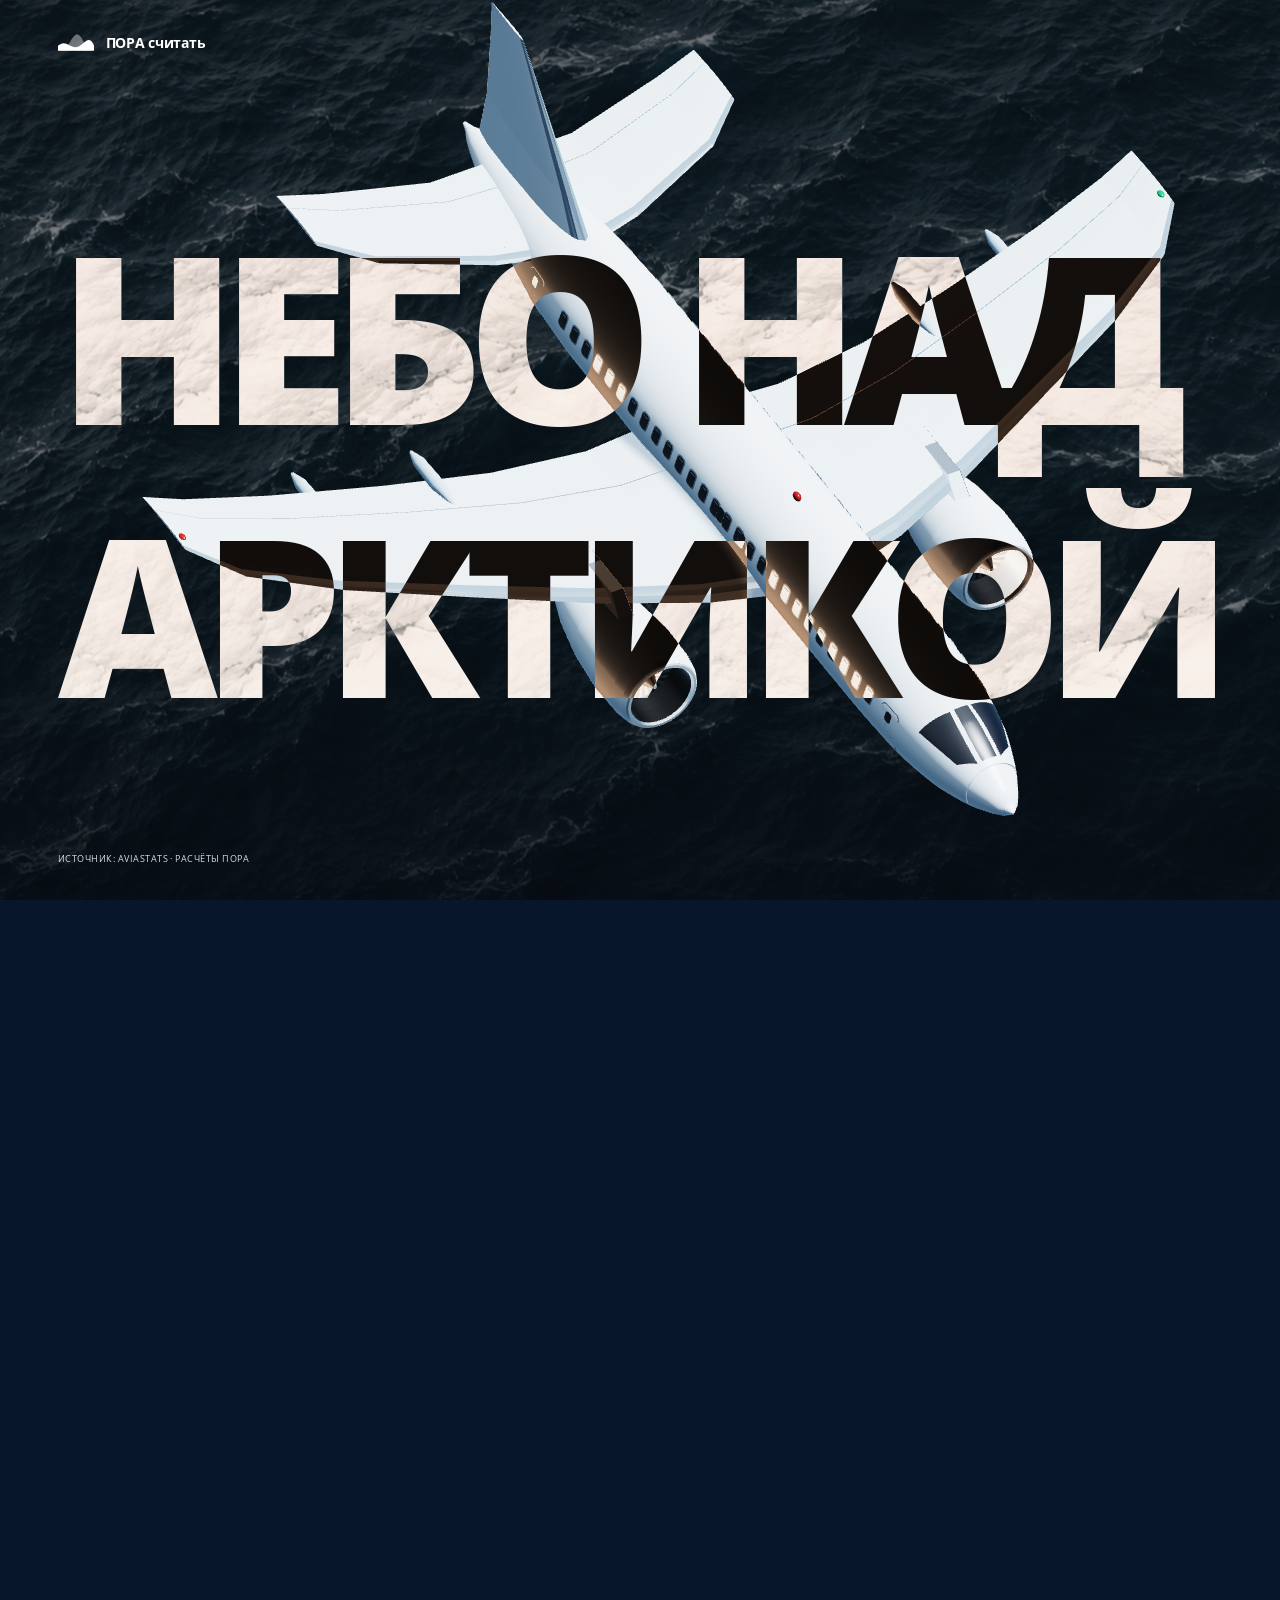
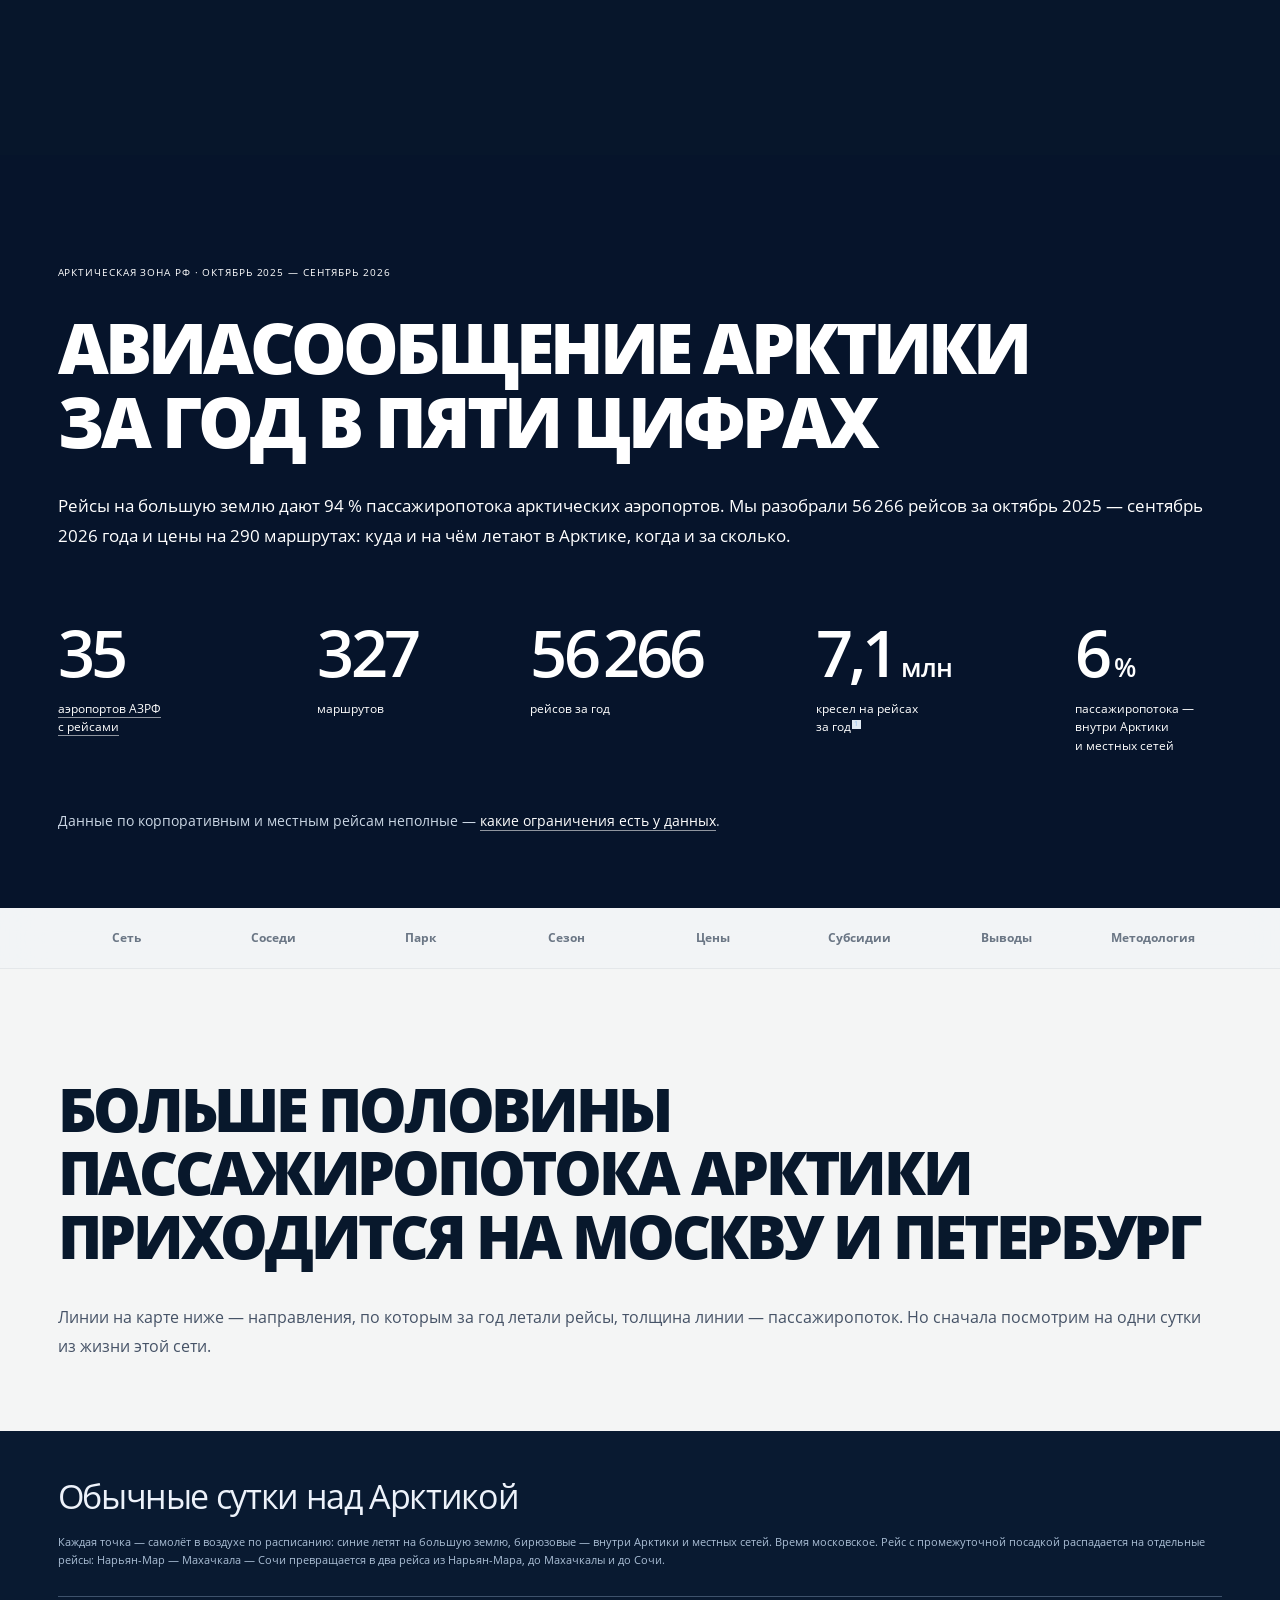
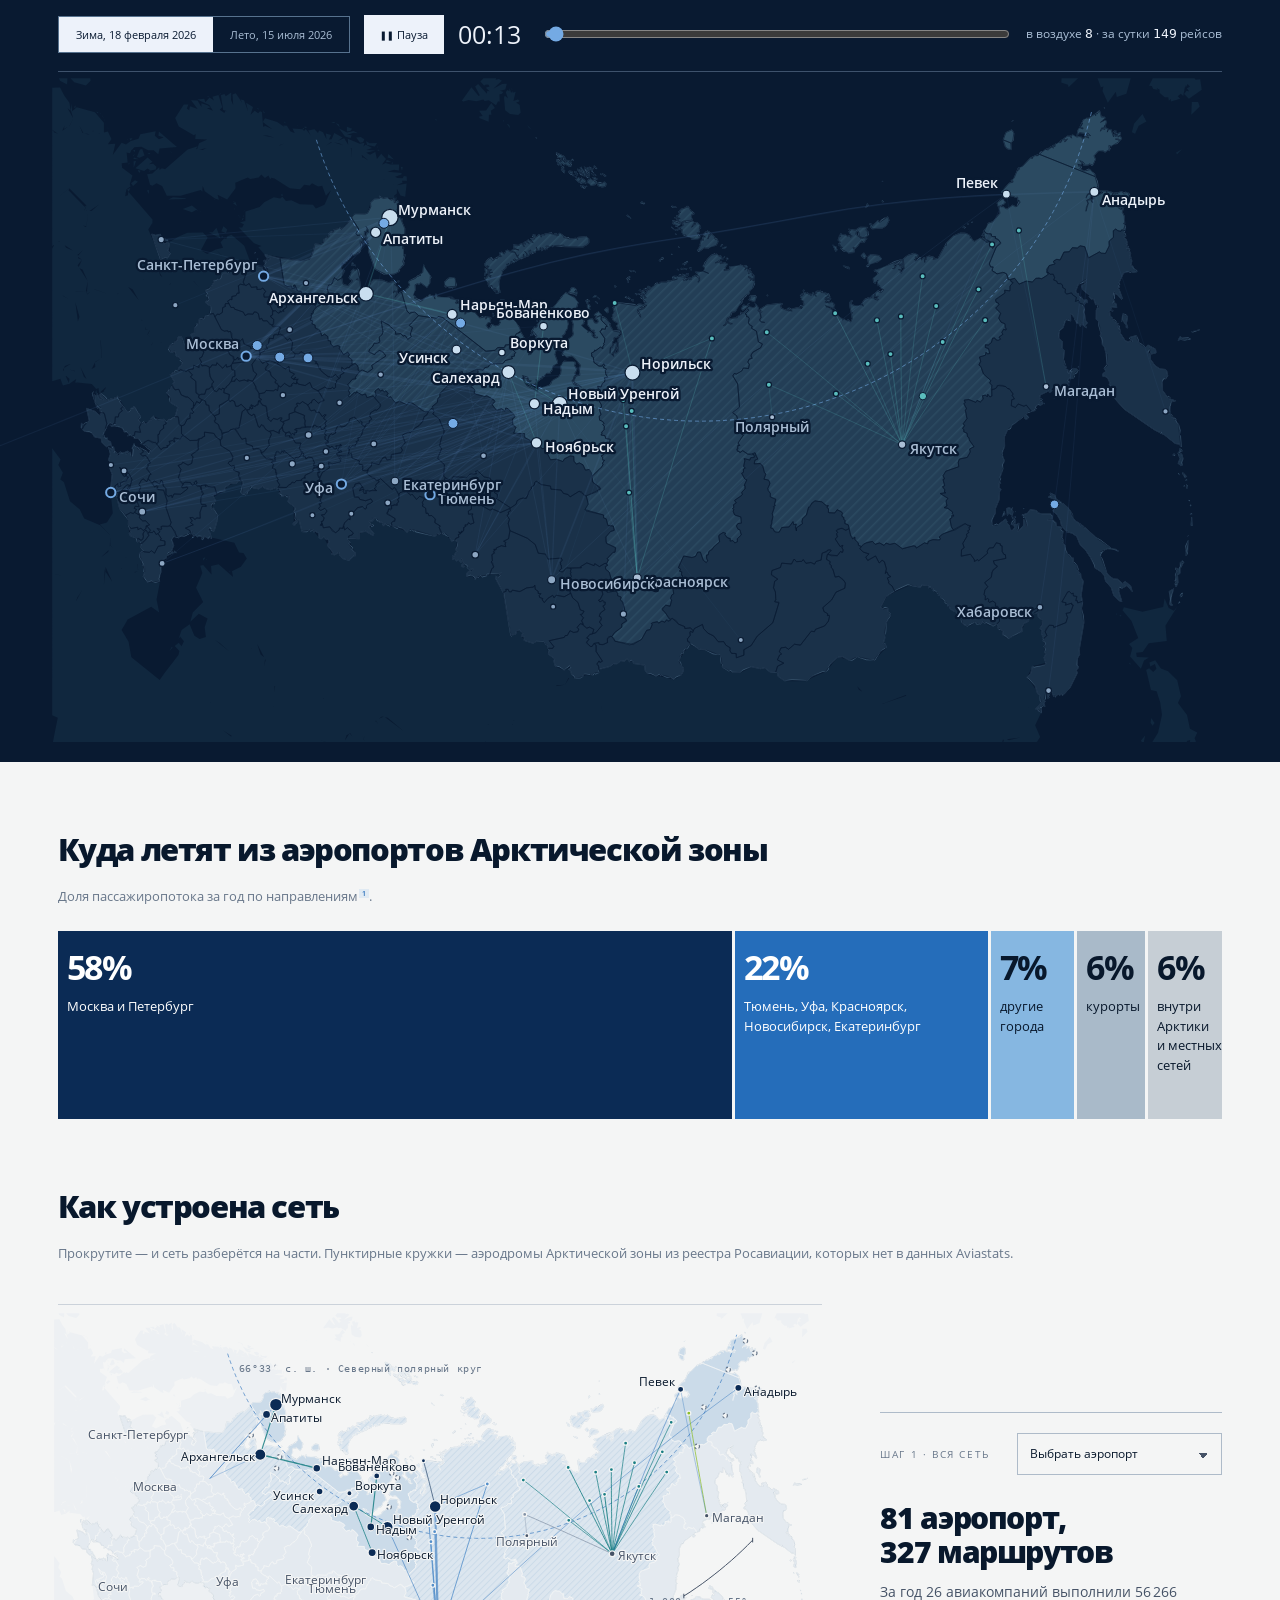
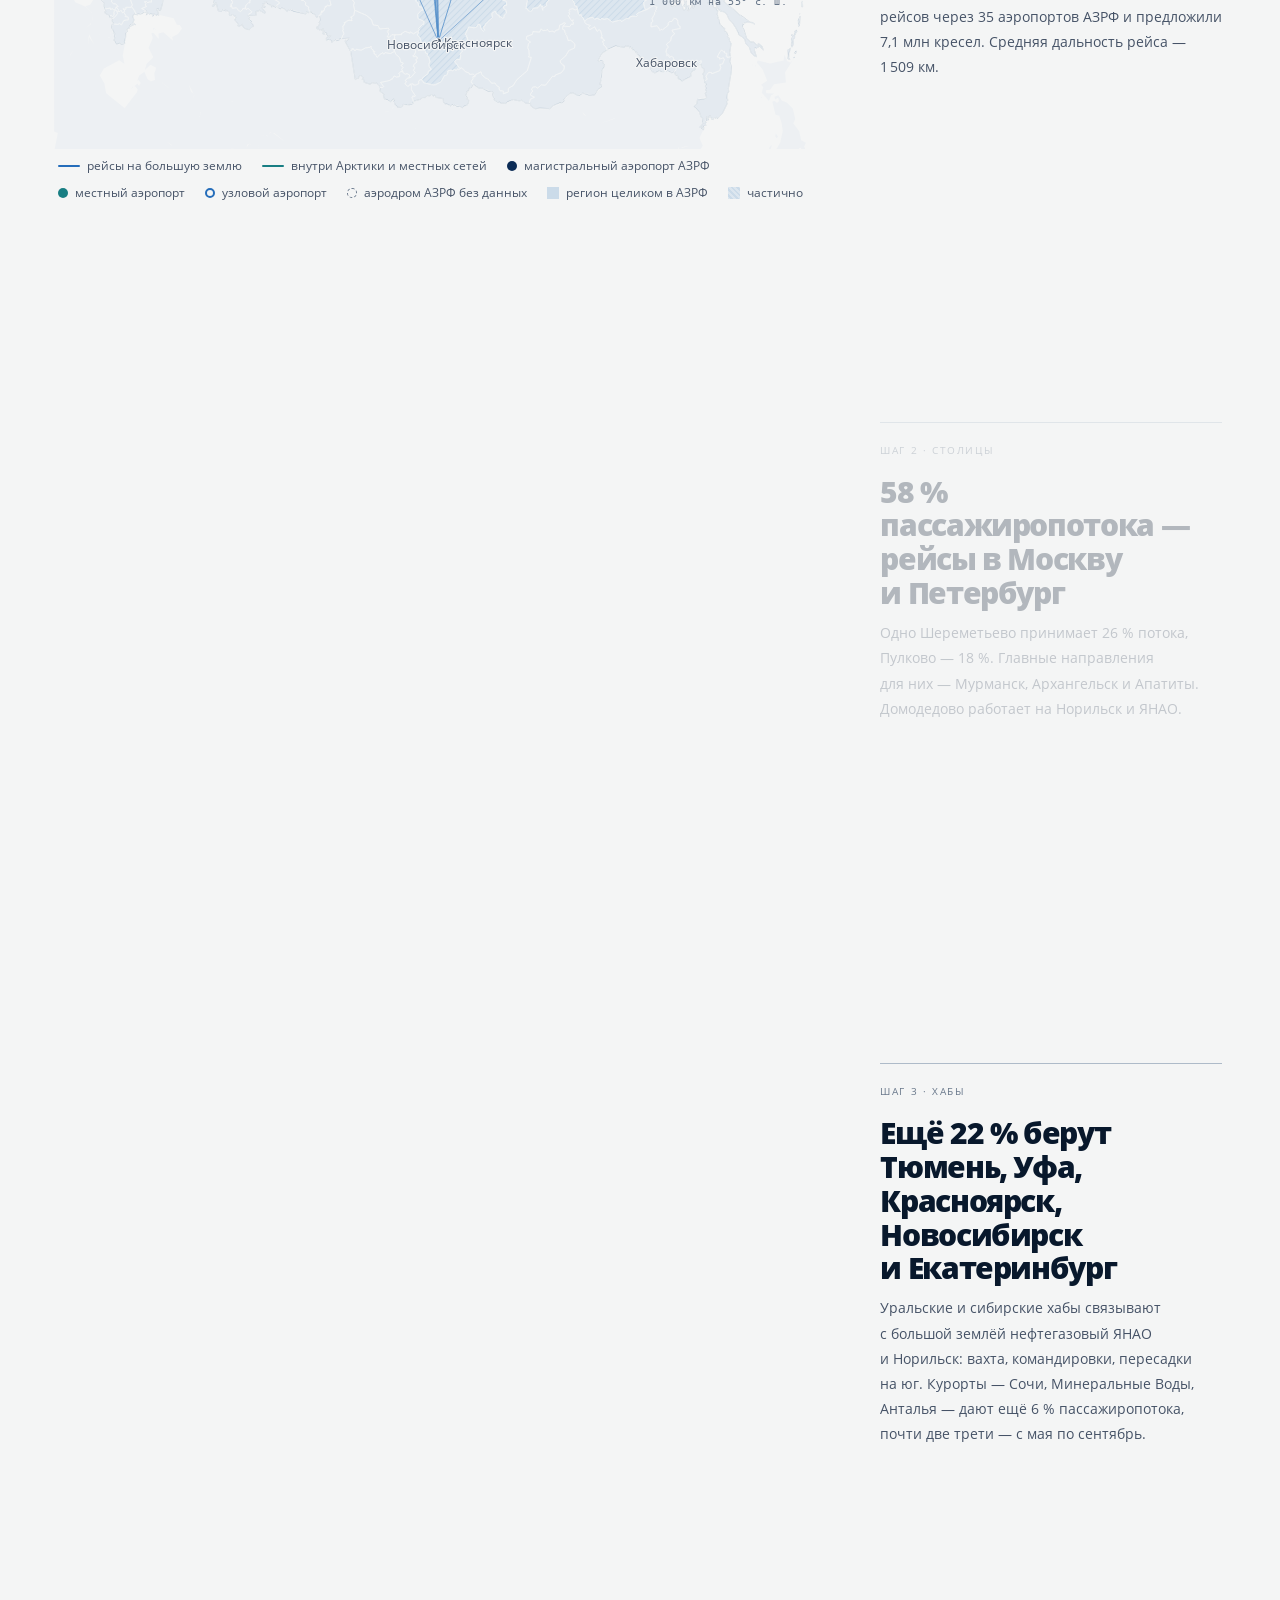
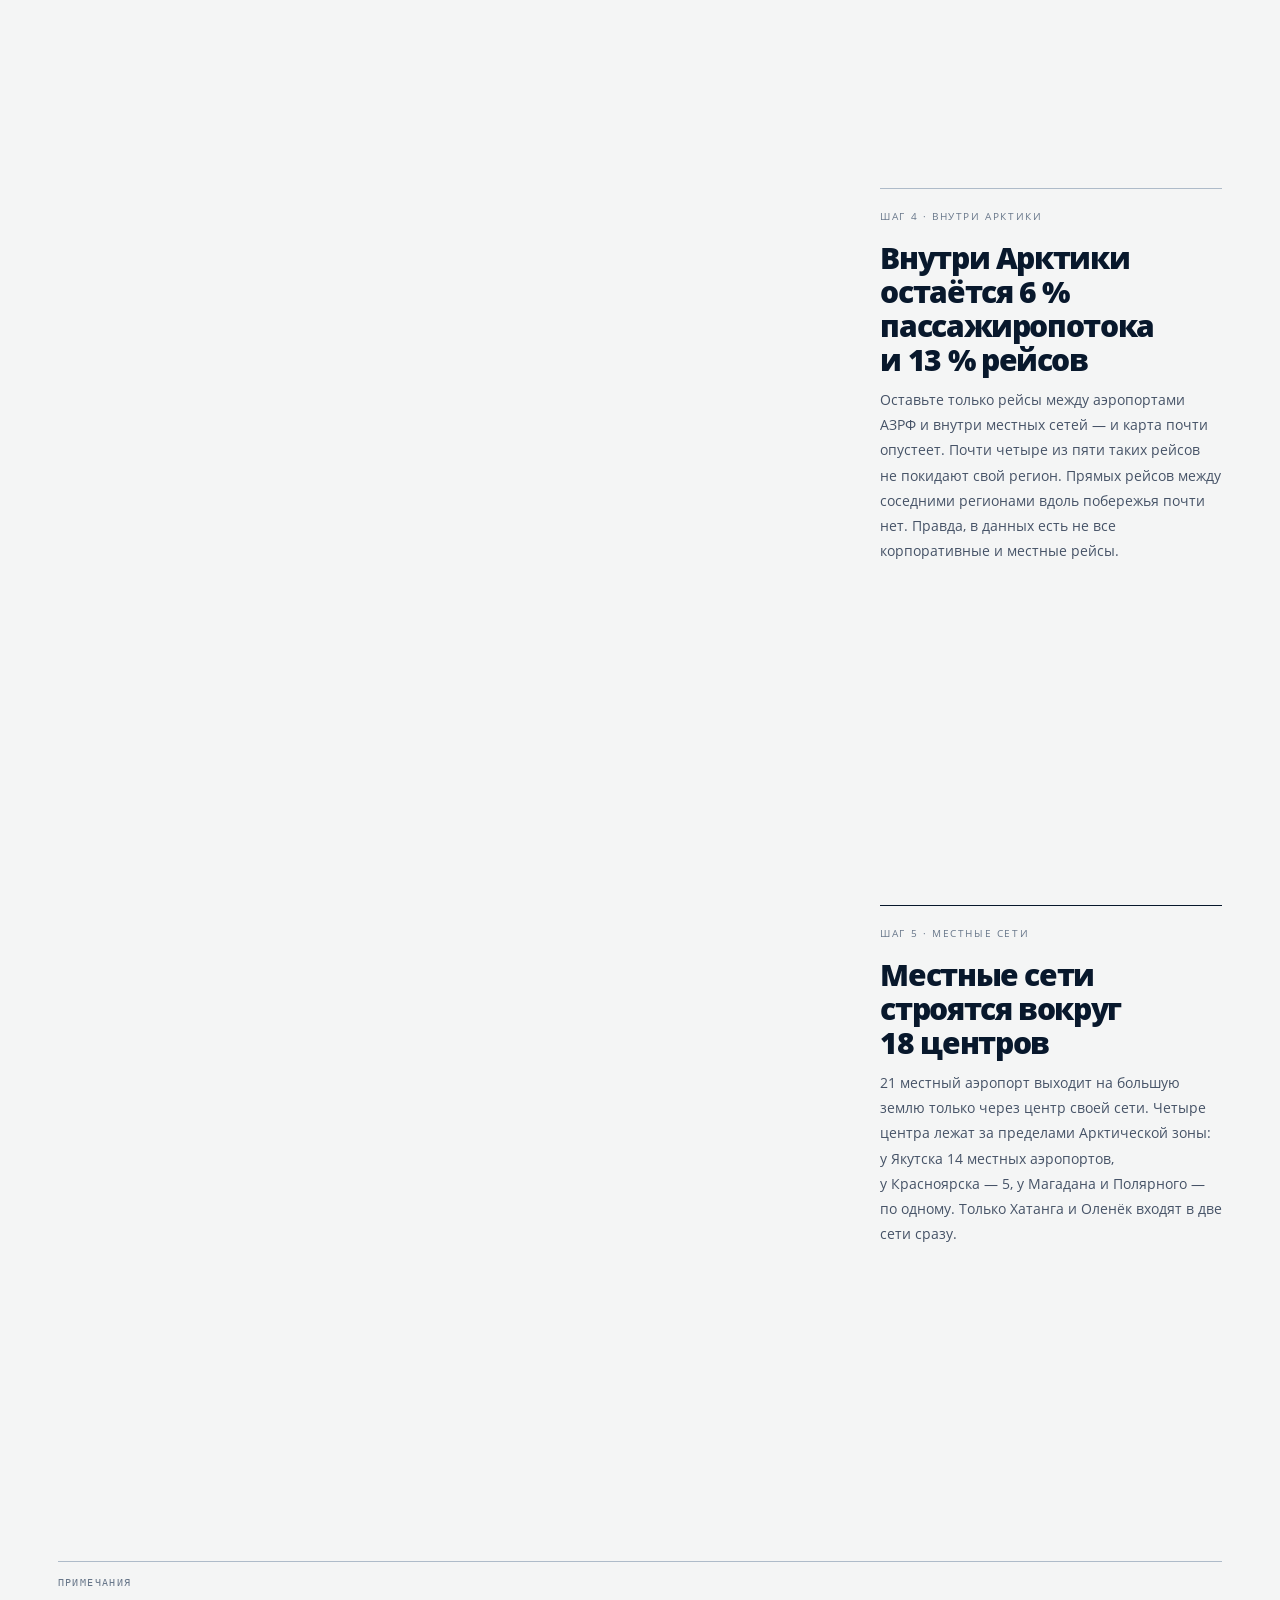
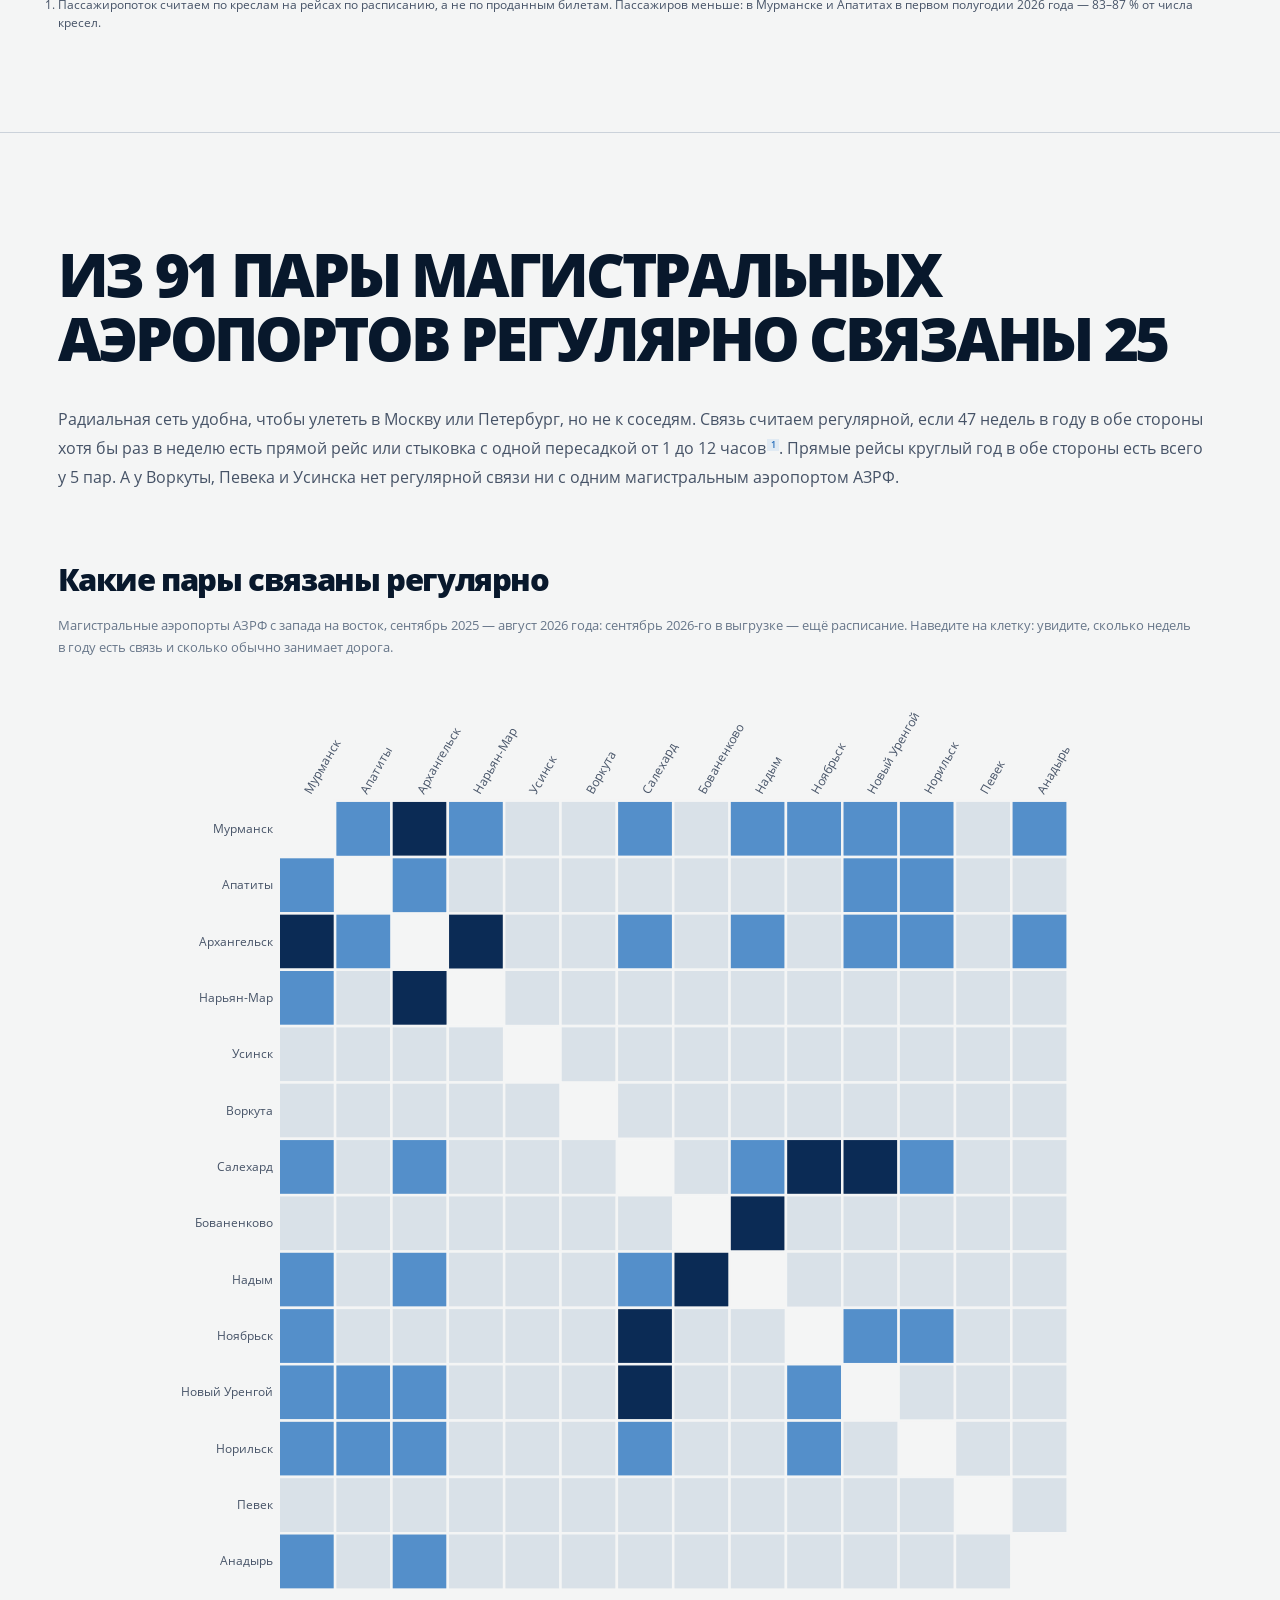
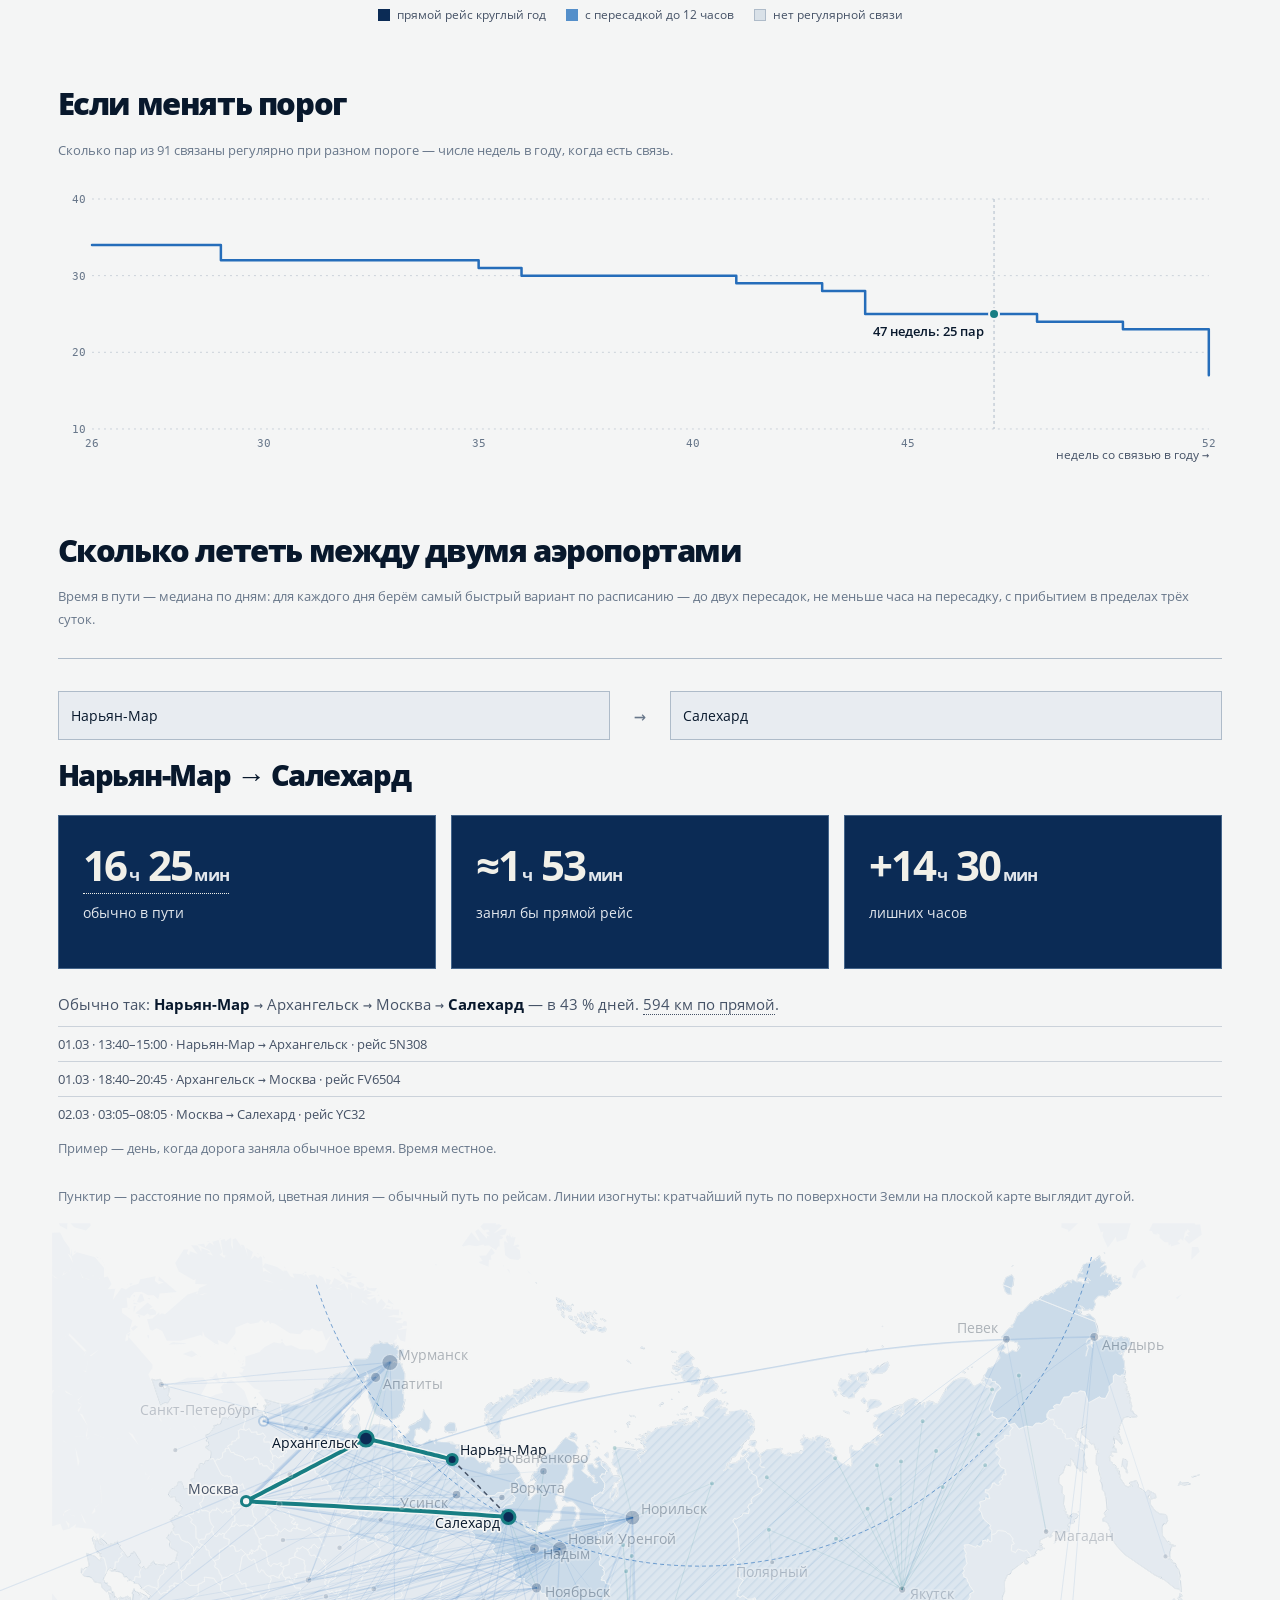
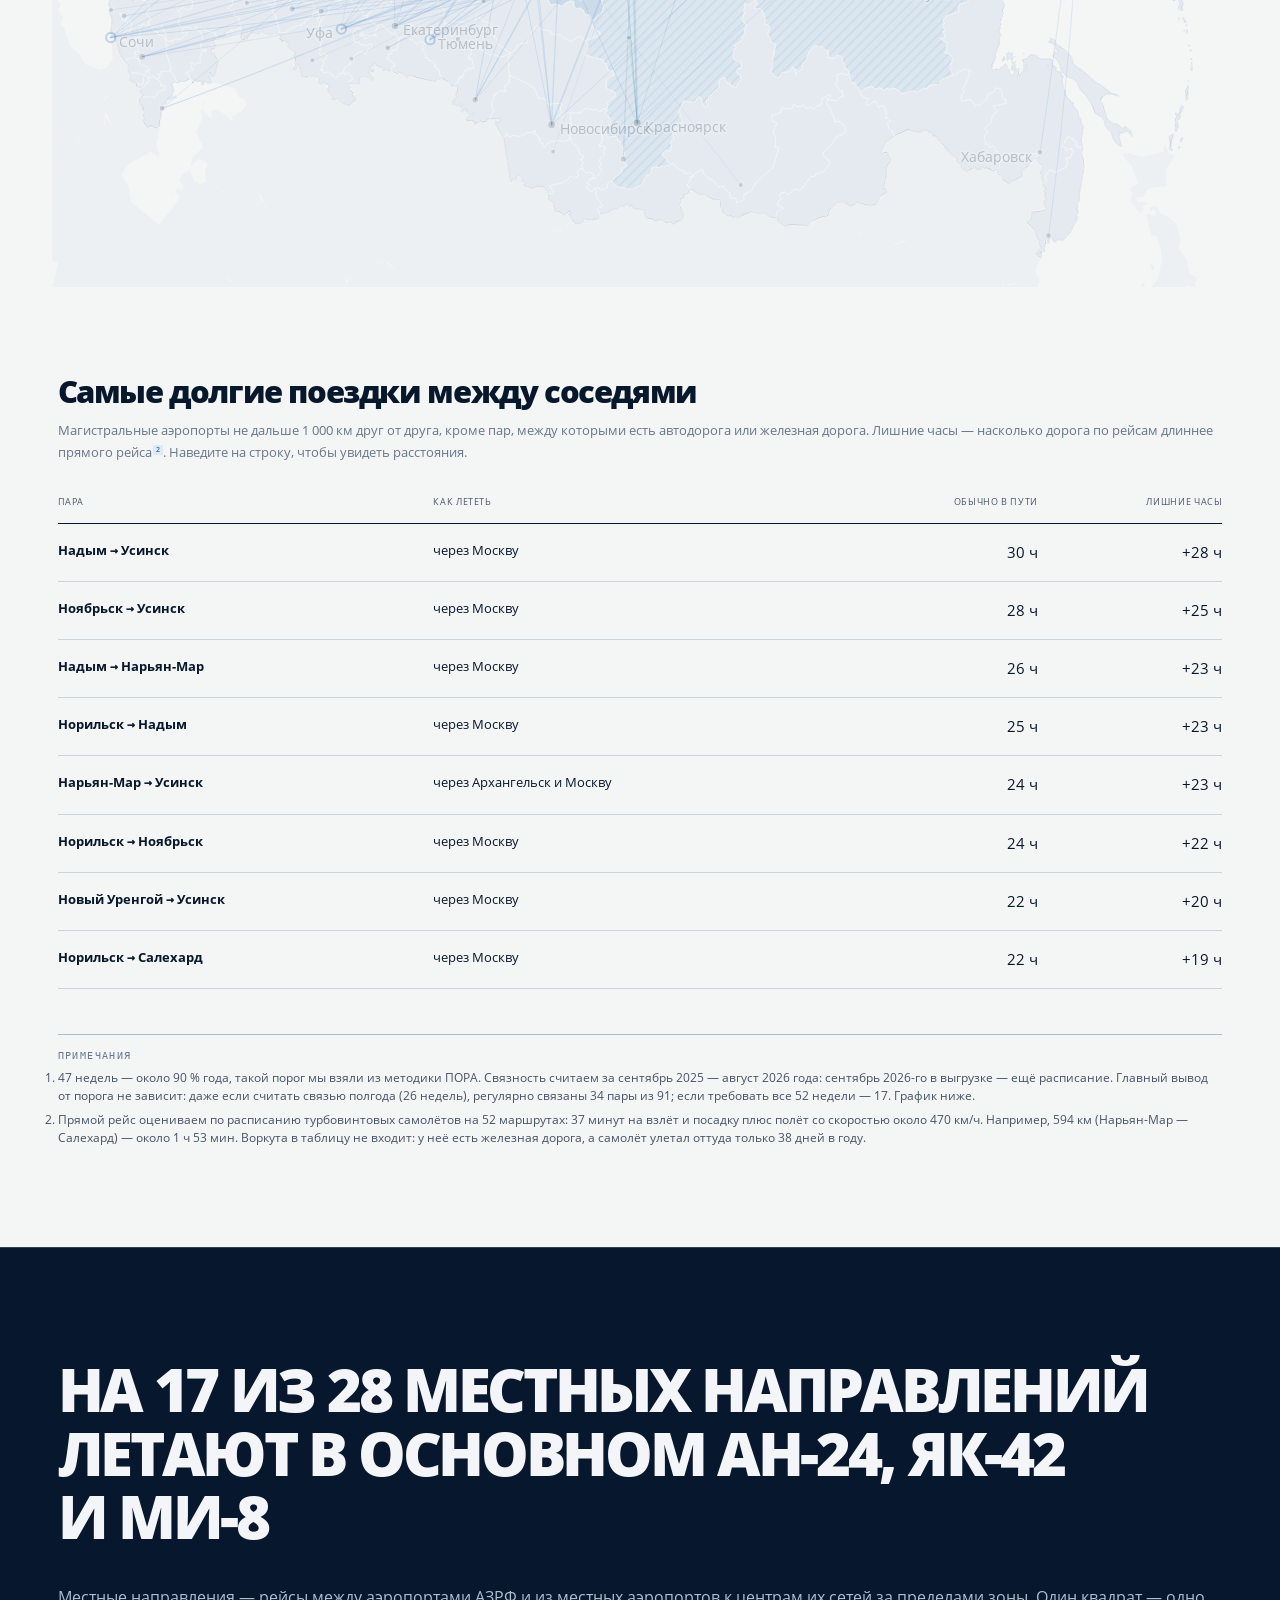
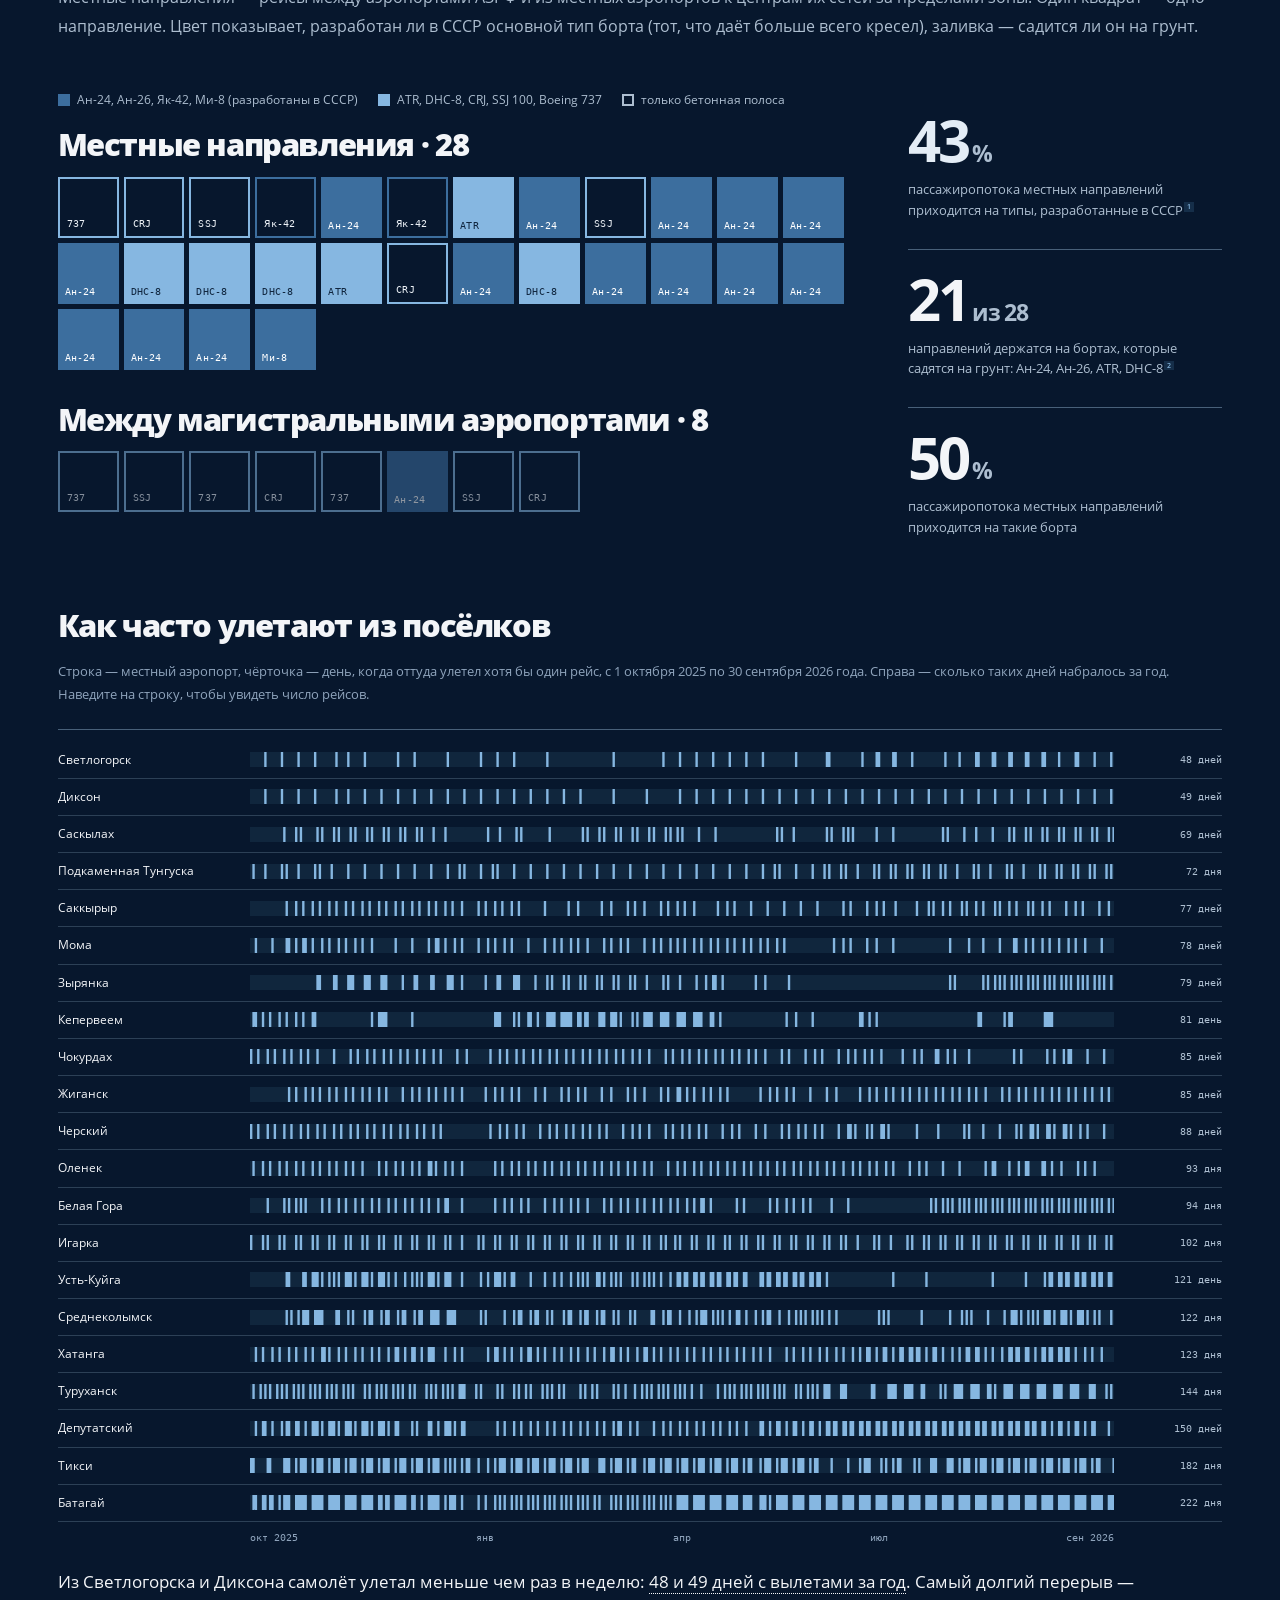
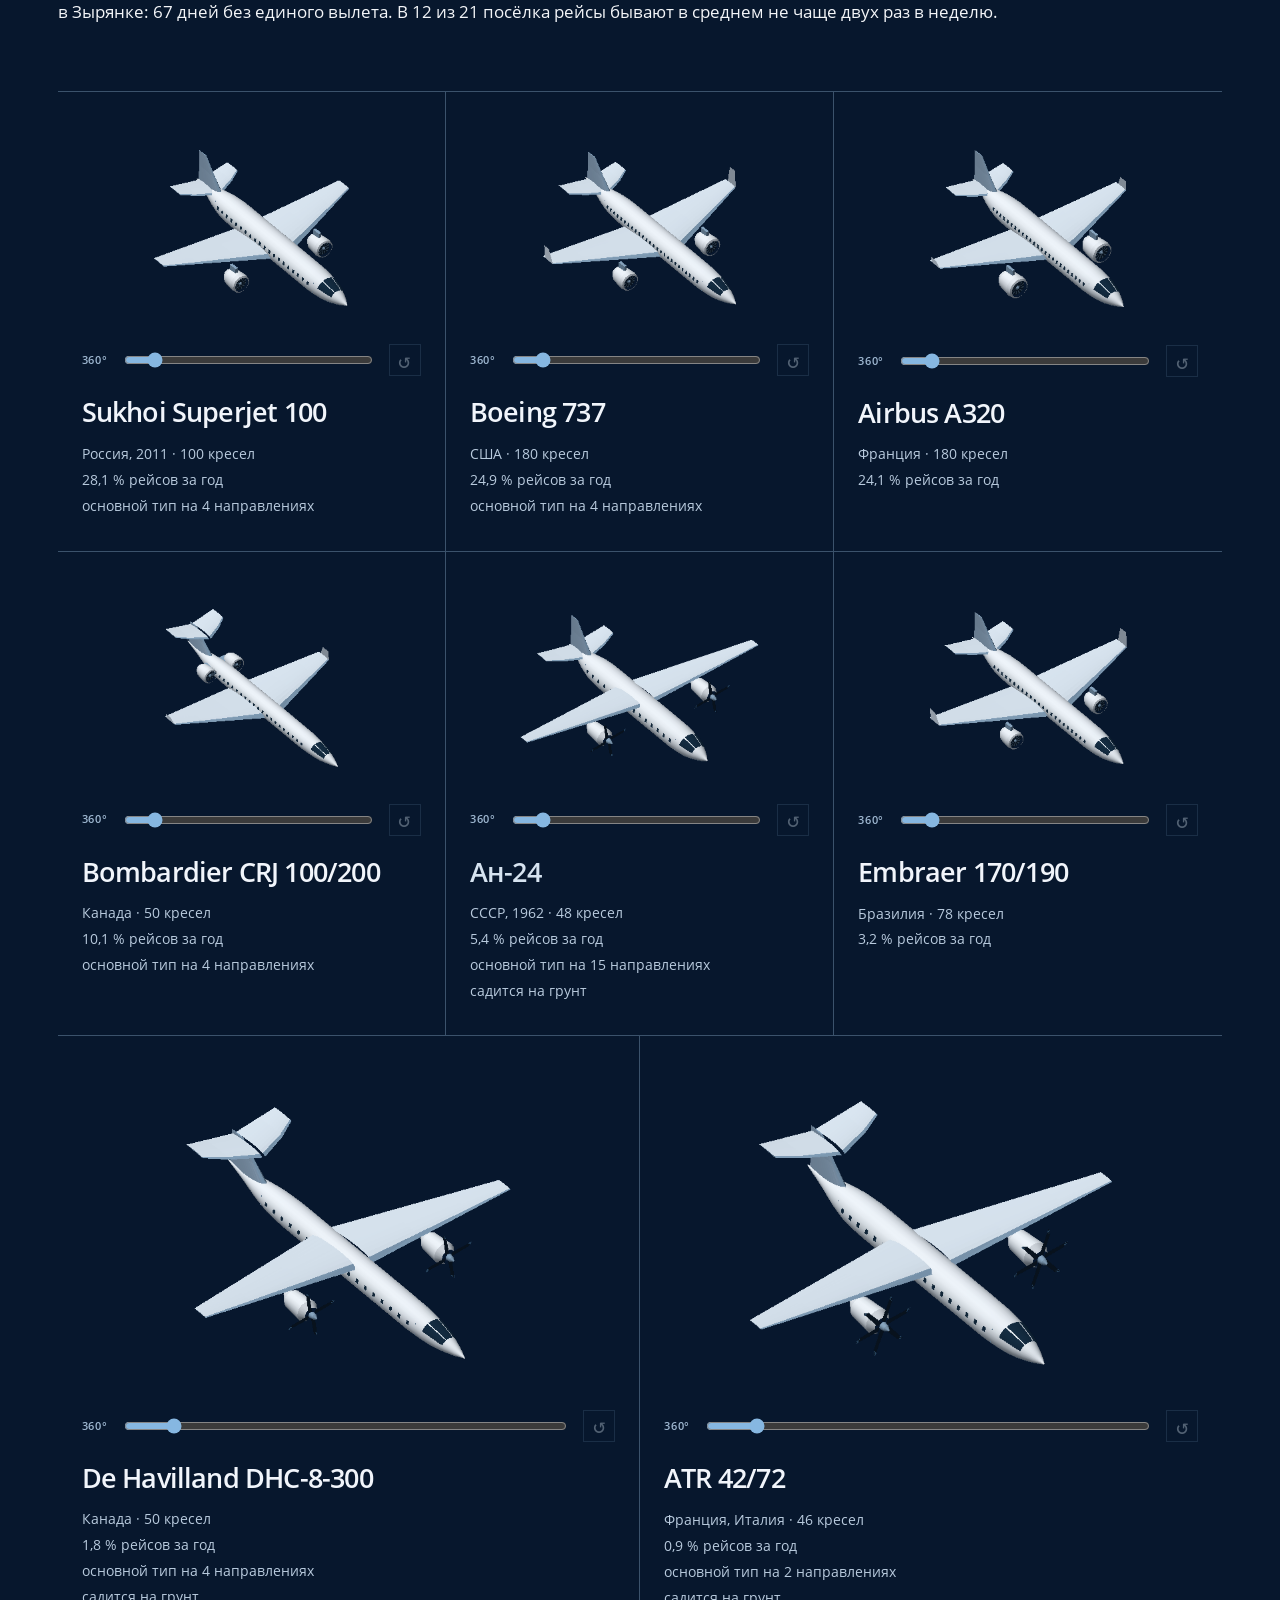
==== index.html @ 5df181ae "Записи с невозможным временем полёта исключаем: это стыковки под одним номером, а не рейсы; скрипты " ====
<!doctype html>
<html lang="ru" data-theme="light">
<head>
<meta charset="utf-8">
<meta name="viewport" content="width=device-width, initial-scale=1, viewport-fit=cover">
<title>Небо над Арктикой</title>
<meta name="claude:viewport-fit-sides" content="cover">
<meta name="description" content="Как устроено авиасообщение в Арктической зоне России: сеть, крюки, парк, сезон, цены и субсидии по рейсам за октябрь 2025 — сентябрь 2026 года. Дата-лендинг «ПОРА считать».">

<style>
/* Layout, издательский лонгрид: тёмный фотографический первый экран со статичной шапкой, затем светлая страница
   в одну широкую колонку — крупные заголовки глав антиквой, большие цифры, графики на всю ширину.
   Каждой главе — значок-миниатюра её данных в стеклянной плашке; сноски и подсказки хранят исходные цифры. */
:root{
  --bg:#FFFFFF; --bg-2:#F4F6F9; --bg-3:#E7ECF3; --ink:#0D1B33; --ink-2:#42526B; --muted:#7D8A9C; --line:#DEE4EC; --line-2:#C5CFDC;
  --navy:#0B2A5B; --navy-2:#153B7A; --sky:#3C8BE0; --sky-deep:#1F6FD2; --sky-soft:#BFDCF8; --sky-pale:#E9F2FC; --grey-blue:#8FB0D4; --grey:#C9D3DF;
  --accent:#16A88B; --accent-deep:#0E7F69; --accent-pale:#DCF3ED; --amber:#D98B1F; --amber-deep:#9A5F0E; --amber-pale:#FBEBD3; --brand:#006AD3;
  --hero:#050D1F; --hero-ink:#EEF4FC; --hero-muted:#9DB4D6;
  --map-land:#F1F4F8; --map-other:#E4EAF1; --map-border:#C2CCD9; --map-full:#C7DEF7; --map-part:#E0ECF9;
  --c-yks:var(--accent); --c-kja:var(--sky); --c-nsk:var(--navy); --c-gdx:#8DBE2B; --c-pyj:#8392A6; --c-cee:#3E4C64;
  --font-d:"Forum","Georgia","Times New Roman",serif; --font-b:"Inter",system-ui,-apple-system,"Segoe UI",sans-serif; --font-m:"IBM Plex Mono",ui-monospace,SFMono-Regular,Menlo,monospace;
  --maxw:1200px; --textw:none; --gutter-l:max(20px, env(safe-area-inset-left, 0px)); --gutter-r:max(20px, env(safe-area-inset-right, 0px));
  color-scheme:light;
}
@media (prefers-color-scheme: dark){ :root:not([data-theme="light"]){
  --bg:#0B1322; --bg-2:#111C30; --bg-3:#182540; --ink:#EEF3FA; --ink-2:#B8C4D6; --muted:#8392A6; --line:#22304A; --line-2:#30415E;
  --navy:#9FC0EA; --navy-2:#7FA8DF; --sky:#4F9EEA; --sky-deep:#3B8FE0; --sky-soft:#244B7A; --sky-pale:#15243C; --grey-blue:#5E7799; --grey:#3A4A64;
  --accent:#1A9C7E; --accent-deep:#5FD8BC; --accent-pale:#12332D; --amber:#C27F25; --amber-deep:#F0B45E; --amber-pale:#3A2A12; --brand:#69BEFF;
  --map-land:#18253F; --map-other:#101B2E; --map-border:#2E4263; --map-full:#1F3C66; --map-part:#1A3254; --c-nsk:#9FC0EA; --c-cee:#8FA3BC; color-scheme:dark } }
:root[data-theme="dark"]{
  --bg:#0B1322; --bg-2:#111C30; --bg-3:#182540; --ink:#EEF3FA; --ink-2:#B8C4D6; --muted:#8392A6; --line:#22304A; --line-2:#30415E;
  --navy:#9FC0EA; --navy-2:#7FA8DF; --sky:#4F9EEA; --sky-deep:#3B8FE0; --sky-soft:#244B7A; --sky-pale:#15243C; --grey-blue:#5E7799; --grey:#3A4A64;
  --accent:#1A9C7E; --accent-deep:#5FD8BC; --accent-pale:#12332D; --amber:#C27F25; --amber-deep:#F0B45E; --amber-pale:#3A2A12; --brand:#69BEFF;
  --map-land:#18253F; --map-other:#101B2E; --map-border:#2E4263; --map-full:#1F3C66; --map-part:#1A3254; --c-nsk:#9FC0EA; --c-cee:#8FA3BC; color-scheme:dark }
*{box-sizing:border-box}
html{scroll-behavior:smooth}
@media (prefers-reduced-motion: reduce){ html{scroll-behavior:auto} *,*::before,*::after{animation-duration:.001s!important;transition-duration:.001s!important} }
body{margin:0;background:var(--bg);color:var(--ink);font-family:var(--font-b);font-size:18px;line-height:1.6;-webkit-font-smoothing:antialiased}
@media (max-width:640px){ body{font-size:17px} }
body::before{content:"";position:fixed;inset:0 0 auto;height:env(safe-area-inset-top,0px);z-index:40;background:var(--hero)}
h1,h2,h3{margin:0;text-wrap:balance;font-weight:400}
h1{font-family:var(--font-d);font-size:clamp(44px,8.4vw,120px);line-height:1;letter-spacing:.015em;text-transform:uppercase}
h2{font-family:var(--font-d);font-size:clamp(34px,4.6vw,62px);line-height:1.08}
h3{font-family:var(--font-d);font-size:clamp(24px,2.4vw,30px);line-height:1.2}
p{margin:0}
a{color:var(--sky-deep);text-underline-offset:3px}
b,strong{font-weight:600}
.wrap{max-width:var(--maxw);margin:0 auto;padding-left:var(--gutter-l);padding-right:var(--gutter-r)}
.eyebrow{font-family:var(--font-b);font-size:13px;letter-spacing:.14em;text-transform:uppercase;color:var(--sky-deep);font-weight:600}
.lede{font-size:clamp(18px,1.6vw,21px);line-height:1.5;color:var(--ink-2);max-width:var(--textw)}
.prose{max-width:var(--textw);color:var(--ink);font-size:clamp(17px,1.4vw,19px);line-height:1.6}
.prose p+p{margin-top:16px}
.num{font-variant-numeric:tabular-nums}
.note{font-size:14.5px;color:var(--muted);line-height:1.5}
.note b{color:var(--ink-2);font-weight:500}
.grid-2{display:grid;grid-template-columns:minmax(0,1fr) minmax(0,1fr);gap:48px}
.grid-2.wide{grid-template-columns:minmax(0,1.5fr) minmax(0,1fr)}
@media (max-width:860px){ .grid-2,.grid-2.wide{grid-template-columns:minmax(0,1fr);gap:40px} }
/* footnotes and hover originals */
.fn{display:inline-flex;align-items:center;justify-content:center;min-width:1.35em;height:1.35em;padding:0 .25em;margin-left:.15em;border-radius:1em;background:var(--sky-pale);color:var(--sky-deep);font-family:var(--font-b);font-size:.55em;font-weight:600;line-height:1;vertical-align:super;cursor:help;letter-spacing:0;text-transform:none}
h2 .fn{font-size:.3em;vertical-align:.9em}
.hv{border-bottom:1px dotted currentColor;cursor:help}
.notes{margin-top:clamp(40px,5vw,56px);padding-top:16px;border-top:1px solid var(--line);max-width:var(--textw)}
.notes h4{margin:0 0 8px;font-size:12px;letter-spacing:.14em;text-transform:uppercase;color:var(--muted);font-weight:600}
.notes ol{margin:0;padding-left:22px;font-size:14px;color:var(--ink-2);line-height:1.5}
.notes li+li{margin-top:6px}
/* chapter anatomy */
section.block{padding-block:clamp(72px,9vw,128px) 0}
section.block+section.block .wrap>.ch-head{border-top:1px solid var(--line);padding-top:clamp(40px,5vw,64px)}
.ch-head h2{margin-top:16px;text-wrap:pretty}
.ch-head .lede{margin-top:24px}
.glyph{width:clamp(72px,7.5vw,96px);height:clamp(72px,7.5vw,96px);margin-bottom:22px}
.glyph svg{width:100%;height:100%;display:block;overflow:visible}
.sub{margin-top:clamp(48px,6vw,80px)}

.sub h3+.note,.sub h3+.lede{margin-top:10px}
.sub-h{margin:0 0 14px}
.cap{display:flex;flex-wrap:wrap;gap:6px 16px;align-items:baseline;margin-top:12px;font-size:13px;color:var(--muted)}
details.more{margin-top:clamp(40px,5vw,56px);border-top:1px solid var(--line);border-bottom:1px solid var(--line)}
details.more>summary{cursor:pointer;list-style:none;padding:18px 0;font-family:var(--font-d);font-size:clamp(22px,2.2vw,27px);display:flex;justify-content:space-between;gap:16px;align-items:center}
details.more>summary::-webkit-details-marker{display:none}
details.more>summary::after{content:"+";font-family:var(--font-b);font-size:28px;color:var(--sky-deep);line-height:1}
details.more[open]>summary::after{content:"–"}
details.more>.in{padding-bottom:28px}
/* key figures (second screen) */
.key{padding-block:clamp(64px,8vw,112px) clamp(48px,6vw,72px)}
.key h2{margin-top:14px;font-size:clamp(28px,3.4vw,44px)}
.keys{display:grid;grid-template-columns:repeat(5,minmax(0,1fr));gap:28px 32px;margin-top:36px}
@media (max-width:1100px){ .keys{grid-template-columns:repeat(3,minmax(0,1fr))} }
@media (max-width:640px){ .keys{grid-template-columns:repeat(2,minmax(0,1fr));gap:24px 20px} .keys .kf:last-child{grid-column:1/-1} }
.keys.three{grid-template-columns:repeat(3,minmax(0,1fr));margin-top:40px} @media (max-width:640px){ .keys.three{grid-template-columns:minmax(0,1fr)} .keys.three .kf:last-child{grid-column:auto} }
.kf{border-top:2px solid var(--ink);padding-top:16px;min-width:0}
.kf .v{font-family:var(--font-d);font-size:clamp(40px,4.8vw,72px);line-height:1;color:var(--ink);white-space:nowrap;font-variant-numeric:tabular-nums}
.keys.three .kf .v{font-size:clamp(46px,6vw,88px)}
.kf .v small{font-size:.36em;color:var(--ink-2);letter-spacing:0}
.kf .l{font-size:16px;color:var(--ink-2);margin-top:12px;line-height:1.4}
.kf.hi{border-color:var(--accent)} .kf.hi .v{color:var(--accent-deep)}
.src{margin-top:40px;font-size:14.5px;color:var(--muted);line-height:1.5}
.toc{margin-top:36px;padding-top:20px;border-top:1px solid var(--line);display:flex;flex-wrap:wrap;gap:8px 26px;align-items:baseline}
.toc .t{font-size:13px;letter-spacing:.14em;text-transform:uppercase;color:var(--muted);font-weight:600;margin-right:6px}
.toc a{font-size:16px;color:var(--ink);text-decoration:none;border-bottom:1px solid var(--line-2);padding-bottom:2px}
.toc a:hover{color:var(--sky-deep);border-color:var(--sky-deep)}
/* stats */
.stats{display:grid;grid-template-columns:repeat(auto-fit,minmax(220px,1fr));gap:28px 36px}
.stats.two{grid-template-columns:repeat(2,minmax(0,1fr))} .stats.one{grid-template-columns:minmax(0,1fr)} @media (max-width:520px){ .stats.two{grid-template-columns:minmax(0,1fr)} }
.stat{display:flex;flex-direction:column;gap:10px;border-top:1px solid var(--line-2);padding-top:14px;min-width:0}
.stat .v{font-family:var(--font-d);font-size:clamp(36px,3.8vw,56px);line-height:1;color:var(--ink);font-variant-numeric:tabular-nums}
.stat .v small{font-size:.4em;color:var(--ink-2);letter-spacing:0}
.stat .l{font-size:15.5px;color:var(--ink-2);line-height:1.45}
.stat.hi{border-color:var(--accent)} .stat.hi .v{color:var(--accent-deep)}
.stat.old{border-color:var(--amber)} .stat.old .v{color:var(--amber-deep)}
.legend{display:flex;flex-wrap:wrap;gap:8px 20px;font-size:14px;color:var(--ink-2);align-items:center}
.legend .k{display:inline-flex;align-items:center;gap:7px}
.legend .sw{width:12px;height:12px;border-radius:2px;display:inline-block;flex:none}
.legend .sw.line{height:2px;width:22px;border-radius:1px}
.legend .sw.dot{border-radius:50%;width:10px;height:10px}
.legend .sw.ring{border-radius:50%;width:10px;height:10px;background:transparent;border:2px solid var(--sky-deep)}
.legend .sw.miss{border-radius:50%;width:10px;height:10px;background:transparent;border:1.5px dashed var(--muted)}
/* header: статичная, не закреплена */
.top{position:absolute;top:env(safe-area-inset-top,0px);left:0;right:0;z-index:5;color:#fff}
.top .wrap{display:flex;align-items:center;justify-content:space-between;gap:20px;min-height:72px}
.brand{display:inline-flex;align-items:center;gap:12px;color:#fff;text-decoration:none}
.brand .mark{width:44px;height:21px;display:block;flex:none}
.brand .bt{font-weight:600;font-size:16px;letter-spacing:.01em;white-space:nowrap}
.brand:hover .bt{text-decoration:underline;text-underline-offset:4px}
.top .brand .mark{color:#8EC2FF}
select{font:inherit;font-size:15px;color:var(--ink);background:var(--bg);border:1px solid var(--line-2);border-radius:4px;padding:9px 34px 9px 12px;appearance:none;-webkit-appearance:none;background-image:linear-gradient(45deg,transparent 50%,var(--ink-2) 50%),linear-gradient(135deg,var(--ink-2) 50%,transparent 50%);background-position:calc(100% - 18px) 55%,calc(100% - 13px) 55%;background-size:5px 5px;background-repeat:no-repeat;max-width:100%}
select:focus-visible,button:focus-visible,a:focus-visible,input:focus-visible,[tabindex]:focus-visible,summary:focus-visible{outline:2px solid var(--sky-deep);outline-offset:2px}
/* hero */
.hero{position:relative;background:var(--hero);color:var(--hero-ink);overflow:hidden;color-scheme:dark;min-height:max(560px,100svh);max-height:1100px;display:flex;align-items:center;justify-content:center;text-align:center;padding:calc(90px + env(safe-area-inset-top,0px)) var(--gutter-r) 80px var(--gutter-l)}
.hero::before{content:"";position:absolute;inset:0;z-index:1;background:linear-gradient(180deg,rgba(5,13,31,.55) 0%,rgba(5,13,31,.18) 30%,rgba(5,13,31,.25) 60%,rgba(5,13,31,.78) 100%)}
.hero .in{position:relative;z-index:2;max-width:1100px;margin:0 auto}
.hero h1{color:#fff;text-shadow:0 2px 30px rgba(0,0,0,.35)}
.hero .lede{color:#E3ECF8;max-width:60ch;margin:28px auto 0;font-size:clamp(17px,1.7vw,22px);text-shadow:0 1px 16px rgba(0,0,0,.4)}
.cue{position:absolute;left:0;right:0;bottom:max(22px,env(safe-area-inset-bottom,0px));z-index:2;display:flex;flex-direction:column;align-items:center;gap:6px;color:#fff;text-decoration:none;font-size:12.5px;letter-spacing:.18em;text-transform:uppercase;opacity:.85}
.cue:hover{opacity:1}
.cue svg{width:22px;height:22px;animation:cue 2.2s ease-in-out infinite}
@keyframes cue{0%,100%{transform:translateY(0)}50%{transform:translateY(6px)}}
/* my airport picker */
.pick{display:flex;flex-wrap:wrap;align-items:center;gap:10px 16px;margin-top:28px}
.pick label{font-size:15px;color:var(--ink-2)}
.pick select{min-width:240px}
.pick.big{margin-top:36px;padding:20px 24px;background:var(--bg-2);border-radius:6px;gap:12px 20px}
.pick.big label{font-size:17px;color:var(--ink)}
.pick.big select{min-width:280px;font-size:16px}
.pick .hint{font-size:14px;color:var(--muted);flex-basis:100%}
@media (max-width:640px){ .pick select,.pick.big select{width:100%;min-width:0} }
.mine-line{display:flex;gap:14px;align-items:flex-start;border-left:3px solid var(--accent);padding:4px 0 4px 18px;font-size:16.5px;color:var(--ink);margin-top:20px;max-width:var(--textw)}
.mine-line .tag{font-size:12px;letter-spacing:.14em;text-transform:uppercase;color:var(--accent-deep);flex:none;margin-top:5px;font-weight:600}
.mine-line[hidden]{display:none}
/* sky: сутки над Арктикой */
.sky-ctl{display:flex;flex-wrap:wrap;align-items:center;gap:12px 18px;margin:18px 0 12px}
.btn{font:inherit;font-size:14px;font-weight:600;border:1px solid var(--ink);background:var(--ink);color:var(--bg);border-radius:4px;padding:8px 14px;cursor:pointer;display:inline-flex;align-items:center;gap:8px;white-space:nowrap}
.seg{display:inline-flex;border:1px solid var(--line-2);border-radius:4px;padding:2px;gap:2px;max-width:100%}
.seg button{font-family:var(--font-b);font-size:14px;border:0;background:transparent;color:var(--ink-2);padding:7px 12px;border-radius:3px;cursor:pointer}
.seg button.on{background:var(--ink);color:var(--bg)}
.clock{font-family:var(--font-m);font-size:22px;font-variant-numeric:tabular-nums;color:var(--ink);min-width:5ch}
.air{font-size:14px;color:var(--ink-2)}
.air b{font-family:var(--font-m);font-weight:500;color:var(--ink)}
.slider{flex:1 1 140px;min-width:180px;accent-color:var(--sky-deep)}
.map .plane-dot{stroke:var(--bg);stroke-width:1;vector-effect:non-scaling-stroke}
/* destination mix bar */
.mix{display:flex;height:56px;gap:2px;border-radius:3px;overflow:hidden;margin-top:18px}
.mix div{display:flex;flex-direction:column;justify-content:center;padding:0 10px;color:#fff;min-width:0;overflow:hidden;white-space:nowrap;cursor:default}
.mix div b{font-family:var(--font-d);font-size:24px;font-weight:400;line-height:1}
.mix div span{font-size:12.5px;opacity:.92;overflow:hidden;text-overflow:ellipsis}
.mix .m-cap{background:var(--navy)} .mix .m-hub{background:var(--sky-deep)} .mix .m-oth{background:var(--grey-blue)} .mix .m-res{background:var(--sky)} .mix .m-in{background:var(--accent)}
@media (max-width:640px){ .mix{height:48px} .mix div{padding:0 6px} .mix div span{display:none} .mix div b{font-size:19px} }
/* scrolly */
.scrolly{display:grid;grid-template-columns:minmax(0,1.6fr) minmax(260px,1fr);gap:56px;align-items:start;margin-top:40px}
.scrolly .sticky{position:sticky;top:calc(16px + env(safe-area-inset-top,0px));align-self:start}
.scrolly .steps{display:flex;flex-direction:column;gap:38vh;padding-block:14vh 30vh}
.step{opacity:.32;transition:opacity .4s;max-width:46ch}
.step.on{opacity:1}
.step h3{margin-bottom:10px;font-family:var(--font-b);font-weight:600;font-size:clamp(18px,1.6vw,21px);letter-spacing:-.01em;line-height:1.3}
.step p{color:var(--ink-2);font-size:16.5px}
.step .n{font-size:12px;letter-spacing:.16em;color:var(--sky-deep);font-weight:600;margin-bottom:10px;padding-top:10px;border-top:1px solid var(--line-2)}
@media (max-width:860px){
  .scrolly{display:block}
  .scrolly .sticky{position:sticky;top:env(safe-area-inset-top,0px);z-index:5;background:var(--bg);padding-block:8px;border-bottom:1px solid var(--line)}
  .scrolly .steps{gap:44vh;padding-block:24px 26vh}
  .step{opacity:1;max-width:none;background:var(--bg);padding:6px 0}
}
.mapbox{position:relative;width:100%;aspect-ratio:1000/560;max-width:100%}
.mapbox svg{width:100%;height:100%;display:block;overflow:visible}
.map .oth{fill:var(--map-other)}
.map .ru{fill:var(--map-land);stroke:var(--map-border);stroke-width:.7;vector-effect:non-scaling-stroke}
.map .a1{fill:none;stroke:var(--bg);stroke-width:.6;vector-effect:non-scaling-stroke}
.map .full{fill:var(--map-full)}
.map .circle{fill:none;stroke:var(--sky-deep);stroke-opacity:.6;stroke-dasharray:4 3;vector-effect:non-scaling-stroke}
.map .tech{font-family:var(--font-m);letter-spacing:.06em;fill:var(--muted);pointer-events:none}
.map .scale{stroke:var(--ink-2);stroke-width:1;vector-effect:non-scaling-stroke}
.map .route{fill:none;stroke:var(--sky-deep);stroke-linecap:round;vector-effect:non-scaling-stroke;transition:stroke-opacity .5s,stroke .5s}
.map .route.in{stroke:var(--accent)}
.map .route.dim{stroke-opacity:.06}
.map .route.hide{stroke-opacity:0}
.map .node{stroke:var(--bg);stroke-width:1.2;vector-effect:non-scaling-stroke;transition:opacity .4s;cursor:default}
.map .node.az{fill:var(--navy)}
.map .node.local{fill:var(--accent)}
.map .node.ext{fill:var(--muted)}
.map .node.hub{fill:var(--bg);stroke:var(--sky-deep);stroke-width:2}
.map .node.rootOut{fill:var(--ink-2)}
.map .node.dim{opacity:.25}
.map .node.hl{stroke:var(--accent);stroke-width:3}
.map .miss{fill:var(--bg);stroke:var(--muted);stroke-width:1.2;stroke-dasharray:2 2;vector-effect:non-scaling-stroke;cursor:default}
.map .lbl{font-family:var(--font-b);font-weight:500;fill:var(--ink);paint-order:stroke;stroke:var(--bg);stroke-width:3px;stroke-linejoin:round;pointer-events:none;transition:opacity .4s}
.map .lbl.ext{fill:var(--ink-2);font-weight:400}
.map .lbl.dim{opacity:.3}
.map .path{fill:none;stroke:var(--accent);stroke-width:4;stroke-linecap:round;stroke-linejoin:round;vector-effect:non-scaling-stroke;paint-order:stroke}
.map .path-casing{fill:none;stroke:var(--bg);stroke-width:7;stroke-linecap:round;vector-effect:non-scaling-stroke}
.map .direct{fill:none;stroke:var(--ink-2);stroke-width:1.5;stroke-dasharray:5 4;vector-effect:non-scaling-stroke}
.map-legend{margin-top:12px} @media (max-width:860px){ .map-legend{margin-top:6px;gap:6px 14px;font-size:13px} .map-legend .mk{display:none} }
.tip{position:fixed;z-index:50;pointer-events:none;background:var(--ink);color:var(--bg);font-size:13.5px;line-height:1.45;padding:9px 12px;border-radius:4px;max-width:300px;box-shadow:0 10px 30px -10px rgba(0,0,0,.5);opacity:0;transition:opacity .12s}
.tip b{font-weight:600}
.tip.on{opacity:1}
/* matrix */
.matrix{width:100%;max-width:640px}
.matrix svg{width:100%;height:auto;display:block;overflow:visible}
.matrix .cell{cursor:default;stroke:var(--bg);stroke-width:2}
.matrix .lab{font-family:var(--font-b);font-size:12px;fill:var(--ink-2)}
.matrix .lab.on{fill:var(--ink);font-weight:600}
/* detour */
.calc{display:grid;grid-template-columns:minmax(0,1fr) minmax(300px,.95fr);gap:48px;align-items:start;margin-top:20px}
@media (max-width:860px){ .calc{grid-template-columns:1fr;gap:32px} }
.calc .controls{display:grid;grid-template-columns:1fr auto 1fr;gap:10px;align-items:center;margin-bottom:16px}
.calc .controls .arrow{color:var(--muted);text-align:center;font-size:20px}
.calc .controls select{width:100%}
.result{margin-top:18px}
.result h3{font-size:clamp(24px,2.4vw,32px)}
.result .big{display:grid;grid-template-columns:1fr 1fr 1fr;gap:16px;margin-top:16px}
.result .big .stat .v{font-size:clamp(28px,3vw,42px)}
.result .route-line{font-size:16.5px;color:var(--ink-2);margin-top:16px;line-height:1.5}
.result .route-line b{color:var(--ink)}
.result .legs{margin:10px 0 0;padding:0;list-style:none;font-size:14px;color:var(--ink-2);font-variant-numeric:tabular-nums}
.result .legs li{padding:6px 0;border-top:1px solid var(--line)}
.ranked{margin-top:clamp(48px,6vw,72px)}
.ranked table{width:100%;border-collapse:collapse;font-size:15px}
.ranked th{text-align:left;font-weight:600;color:var(--muted);font-size:12px;letter-spacing:.1em;text-transform:uppercase;padding:8px 8px;border-bottom:1px solid var(--line-2)}
.ranked td{padding:11px 8px;border-bottom:1px solid var(--line);vertical-align:top}
.ranked td.n{text-align:right;font-variant-numeric:tabular-nums;white-space:nowrap;font-size:15px}
.ranked td:first-child{white-space:nowrap}
.ranked .bar{height:6px;border-radius:2px;background:var(--accent)}
.ranked tr{cursor:default}
@media (max-width:640px){
  .ranked thead{display:none}
  .ranked tr{display:grid;grid-template-columns:1fr auto;gap:2px 12px;padding:12px 0;border-bottom:1px solid var(--line)}
  .ranked td{border:0;padding:0}
  .ranked td:nth-child(2){grid-column:1/-1;grid-row:2;color:var(--ink-2);font-size:14px}
  .ranked td.n.t{grid-column:2;grid-row:1}
  .ranked td.n.x{grid-column:1/-1;grid-row:3;text-align:left}
}
.tablewrap{overflow-x:auto}
/* unit chart */
.units{display:grid;grid-template-columns:repeat(auto-fill,minmax(56px,1fr));gap:6px}
.unit{aspect-ratio:1;border-radius:3px;position:relative;cursor:default;background:var(--sky-deep);display:flex;align-items:flex-end;justify-content:flex-start;padding:6px;transition:transform .15s}
.unit:hover{transform:translateY(-2px)}
.unit.sov{background:var(--amber)}
.unit.paved{background:transparent;border:2px solid var(--sky-deep)}
.unit.paved.sov{border-color:var(--amber)}
.unit .t{font-family:var(--font-m);font-size:10px;font-weight:500;color:#fff;line-height:1;letter-spacing:.02em}
.unit.sov .t{color:#2B1A03}
.unit.paved .t{color:var(--ink)}
.unit.trunk{opacity:.55}
.unit-groups{display:grid;grid-template-columns:minmax(0,3fr) minmax(0,1.1fr);gap:48px;align-items:start;margin-top:40px}
@media (max-width:860px){ .unit-groups{grid-template-columns:1fr;gap:36px} }
/* isolation barcode */
.iso{margin-top:18px}
.iso .row{display:grid;grid-template-columns:minmax(120px,180px) minmax(0,1fr) minmax(76px,96px);gap:12px;align-items:center;padding:3px 0;cursor:default}
.iso .nm{font-size:14.5px;color:var(--ink);white-space:nowrap;overflow:hidden;text-overflow:ellipsis}
.iso .bc{height:18px;display:block;width:100%}
.iso .vl{font-size:13.5px;color:var(--ink-2);text-align:right;font-variant-numeric:tabular-nums;white-space:nowrap}
.iso .axis{display:grid;grid-template-columns:minmax(120px,180px) minmax(0,1fr) minmax(76px,96px);gap:12px;font-size:12px;color:var(--muted);margin-top:4px}
.iso .axis .ms{display:flex;justify-content:space-between}
@media (max-width:640px){ .iso .row,.iso .axis{grid-template-columns:92px minmax(0,1fr) 54px;gap:8px} .iso .nm{font-size:13px} .iso .vl{font-size:12px} }
.gallery{display:grid;grid-template-columns:repeat(5,minmax(0,1fr));gap:1px;margin-top:clamp(40px,5vw,64px)}
@media (max-width:900px){ .gallery{grid-template-columns:repeat(2,minmax(0,1fr))} }
.plane{background:var(--bg);box-shadow:0 0 0 1px var(--line);padding:18px 16px;display:flex;flex-direction:column;gap:6px}
.plane svg{width:100%;height:54px;display:block}
.plane .name{font-weight:600;font-size:15.5px}
.plane .meta{font-size:13.5px;color:var(--ink-2);line-height:1.45}
.plane.sov .name{color:var(--amber-deep)}
/* heat strip */
.heatwrap{margin-top:36px}
.heat{display:grid;grid-template-columns:minmax(130px,190px) repeat(12,minmax(0,1fr)) minmax(48px,64px);gap:4px;align-items:center;font-size:14px}
.heat .h{font-size:12.5px;color:var(--muted);text-align:center;letter-spacing:.02em;font-weight:500}
.heat .r{color:var(--ink);font-size:14.5px;white-space:nowrap;overflow:hidden;text-overflow:ellipsis;padding-right:8px}
.heat .r.mine{color:var(--accent-deep);font-weight:600}
.heat .c{aspect-ratio:1.6;border-radius:2px;min-width:0;cursor:default;position:relative}
.heat .cv{font-family:var(--font-m);font-size:12.5px;color:var(--ink-2);text-align:right;font-variant-numeric:tabular-nums}
.heat .sep{grid-column:1/-1;height:10px}
.heat .h .short{display:none}
@media (max-width:640px){ .heat{grid-template-columns:minmax(78px,100px) repeat(12,minmax(0,1fr)) 40px;gap:2px} .heat .r{font-size:12px;white-space:normal;line-height:1.15} .heat .c{aspect-ratio:1.1} .heat .h .full{display:none} .heat .h .short{display:inline} }
.ramp{display:flex;align-items:center;gap:10px;font-size:13.5px;color:var(--ink-2);margin-top:14px;flex-wrap:wrap}
.ramp .sw{height:8px;flex:0 0 140px;border-radius:2px;background:linear-gradient(90deg,#DCEBFA,#0D366B)}
.chart{width:100%;max-width:100%}
.chart svg{width:100%;height:auto;display:block;overflow:visible}
.chart .grid{stroke:var(--line);stroke-width:1}
.chart .axis{stroke:var(--line-2);stroke-width:1}
.chart .tick{font-family:var(--font-m);font-size:12px;fill:var(--muted)}
.chart .lab{font-family:var(--font-b);font-size:13px;fill:var(--ink-2)}
.chart .lab.b{font-weight:600;fill:var(--ink)}
.chart .ann{font-family:var(--font-b);font-size:13px;fill:var(--ink);font-weight:600;paint-order:stroke;stroke:var(--bg);stroke-width:4px;stroke-linejoin:round}
.chart .ann-s{font-family:var(--font-b);font-size:12px;fill:var(--ink-2);paint-order:stroke;stroke:var(--bg);stroke-width:4px;stroke-linejoin:round}
.chart .leader{stroke:var(--ink-2);stroke-width:1;fill:none}
.chart .zone{font-family:var(--font-b);font-size:12px;font-weight:600;letter-spacing:.08em;text-transform:uppercase;fill:var(--muted)}
.chart .guide{stroke:var(--line-2);stroke-width:1;fill:none;stroke-dasharray:3 3}
.chart .fit{fill:none;stroke-width:2.5;stroke-dasharray:6 4;stroke-linecap:round}
.chart .dot{stroke:var(--bg);stroke-width:1.5;cursor:default;transition:opacity .3s}
.chart .dot.dim{opacity:.12}
.chart .dot.hl{stroke:var(--ink);stroke-width:2}
.chart .ln{fill:none;stroke-width:2;stroke-linejoin:round;stroke-linecap:round}
.chart-price{max-width:980px}
.seg-bar{display:flex;gap:2px;height:28px;border-radius:2px;overflow:hidden;margin:8px 0 8px}
.seg-bar div{display:flex;align-items:center;padding-left:8px;font-family:var(--font-m);font-size:12px;font-weight:500;color:#fff;white-space:nowrap;overflow:hidden;min-width:0}
.seg-bar div.s1{background:var(--navy)} .seg-bar div.s2{background:var(--sky)} .seg-bar div.s3{background:var(--grey)} .seg-bar div.s4{background:var(--bg-3)}
.seg-bar div.s3,.seg-bar div.s4{color:var(--ink)}
.seg-rows{display:flex;flex-direction:column;gap:18px}
.seg-rows .t{font-size:15px;font-weight:600;margin-bottom:2px}
.tickets{display:grid;grid-template-columns:1fr;gap:18px}
.ticket{border:1px dashed var(--line-2);border-radius:4px;padding:18px 20px;position:relative;background:var(--bg)}
.ticket.small{border-color:var(--accent)}
.ticket .rt{font-weight:600;font-size:18px;letter-spacing:-.01em;margin-bottom:8px}
.ticket .m{font-size:13.5px;color:var(--ink-2);display:flex;flex-wrap:wrap;gap:4px 14px}
.ticket .m b{color:var(--ink);font-weight:600}
.ticket .pk{display:flex;align-items:baseline;gap:14px;flex-wrap:wrap;margin-top:14px}
.ticket .pk .p{font-family:var(--font-d);font-size:42px;line-height:1}
.ticket.small .pk .p{color:var(--accent-deep)}
.ticket .pk .d{font-size:15px;color:var(--ink-2)}
.check{margin-top:clamp(40px,5vw,56px);padding:22px 24px;background:var(--bg-2);border-radius:6px;max-width:var(--textw)}
.check h3{font-size:clamp(21px,2vw,25px)}
.check p{margin-top:10px;color:var(--ink-2);font-size:16.5px}
.resort{font-size:13px;border-collapse:collapse;width:100%;min-width:640px}
.resort th{font-weight:600;color:var(--muted);font-size:11.5px;padding:6px 4px;text-align:center;border-bottom:1px solid var(--line-2)}
.resort th:first-child{text-align:left;position:sticky;left:0;background:var(--bg)}
.resort td{padding:3px 2px;text-align:center;font-variant-numeric:tabular-nums;font-family:var(--font-m);font-size:12.5px}
.resort td:first-child{text-align:left;white-space:nowrap;color:var(--ink);padding-right:10px;font-family:var(--font-b);font-size:14px;position:sticky;left:0;background:var(--bg)}
.resort td span{display:block;border-radius:2px;padding:6px 2px;min-width:44px}
/* subsidies */
.waffle{margin:0}
.waffle .wt{font-size:15.5px;color:var(--ink);margin-bottom:14px;font-weight:600}
.dots{display:grid;grid-template-columns:repeat(10,26px);gap:8px}
.dots i{display:block;width:26px;height:26px;border-radius:50%;background:var(--navy);cursor:default}
.dots i.in{background:var(--accent);box-shadow:0 0 0 3px var(--bg),0 0 0 5px var(--accent)}
.waffle .legend{margin-top:18px;flex-direction:column;align-items:flex-start;gap:8px;font-size:15px}
.waffle .legend .sw.dot{width:14px;height:14px}
@media (max-width:400px){ .dots{grid-template-columns:repeat(10,18px);gap:6px} .dots i{width:18px;height:18px} }
.hbars{display:flex;flex-direction:column;gap:12px;margin-top:16px;max-width:620px}
.hbars .r{display:grid;grid-template-columns:minmax(120px,190px) minmax(0,1fr);gap:12px;align-items:center}
.hbars .nm{font-size:15px}
.hbars .b{display:flex;align-items:center;gap:10px}
.hbars .b i{display:block;height:22px;background:var(--navy);border-radius:2px}
.hbars .b span{font-family:var(--font-d);font-size:22px;line-height:1}
.hbars .r.none .b span{font-family:var(--font-b);font-size:14px;color:var(--muted)}
/* conclusions */
.concl{display:grid;grid-template-columns:repeat(2,minmax(0,1fr));gap:0 48px;margin-top:clamp(36px,5vw,56px)}
@media (max-width:860px){ .concl{grid-template-columns:1fr} }
.concl .item{padding:20px 0 24px;border-top:1px solid var(--line-2);font-size:17px;line-height:1.55;color:var(--ink-2);min-width:0}
.concl .item b{display:block;color:var(--ink);font-family:var(--font-d);font-weight:400;font-size:clamp(22px,2.2vw,27px);margin-bottom:8px}
/* method */
.method-ch{padding-block:clamp(72px,9vw,128px) clamp(56px,7vw,96px)}
.method-ch .wrap>.ch-head{border-top:1px solid var(--line);padding-top:clamp(40px,5vw,64px)}
.method{max-width:var(--textw);margin-top:clamp(28px,3.5vw,44px)}
.method h3{margin:clamp(36px,4vw,48px) 0 14px;font-size:clamp(22px,2.2vw,27px)}
.method ul{margin:0;padding-left:20px;color:var(--ink-2);font-size:16px;line-height:1.55}
.method li+li{margin-top:9px}
.method li::marker{color:var(--sky-deep)}
footer{padding-block:32px 48px;border-top:1px solid var(--line);color:var(--muted);font-size:14px}
footer .wrap{display:flex;flex-wrap:wrap;gap:14px 34px;justify-content:space-between;align-items:center}
footer .brand{color:var(--brand)} footer .brand .bt{color:var(--ink)} footer .brand .mark{width:40px;height:19px}
footer a{color:var(--ink-2)}
.sr{position:absolute;width:1px;height:1px;overflow:hidden;clip:rect(0 0 0 0);white-space:nowrap}
</style>
<style>/*
Embedded fonts for the Arctic aviation editorial edition
The font outlines and glyph sets are unmodified; TTF files were re-encoded as WOFF2.
CSS family aliases: Editorial Display / Editorial Sans / Editorial Mono.

OPEN SANS: package copyright and license notice

Format: https://www.debian.org/doc/packaging-manuals/copyright-format/1.0/
Upstream-Name: Open Sans
Source: https://www.opensans.com/

Files: *
Copyright:
 Digitized data copyright (c) 2010-2011, Google Corporation.
License: Apache-2.0

Files: debian/*
Copyright:
 Copyright (c) 2017, Gregor Riepl <onitake@gmail.com>
License: Apache-2.0

License: Apache-2.0
 Licensed under the Apache License, Version 2.0 (the "License");
 you may not use this file except in compliance with the License.
 You may obtain a copy of the License at
 .
       http://www.apache.org/licenses/LICENSE-2.0
 .
 Unless required by applicable law or agreed to in writing, software
 distributed under the License is distributed on an "AS IS" BASIS,
 WITHOUT WARRANTIES OR CONDITIONS OF ANY KIND, either express or implied.
 See the License for the specific language governing permissions and
 limitations under the License.
 .
 On Debian systems, the complete text of the Apache License Version 2.0
 can be found in `/usr/share/common-licenses/Apache-2.0'.


OPEN SANS: complete Apache License 2.0


                                 Apache License
                           Version 2.0, January 2004
                        http://www.apache.org/licenses/

   TERMS AND CONDITIONS FOR USE, REPRODUCTION, AND DISTRIBUTION

   1. Definitions.

      "License" shall mean the terms and conditions for use, reproduction,
      and distribution as defined by Sections 1 through 9 of this document.

      "Licensor" shall mean the copyright owner or entity authorized by
      the copyright owner that is granting the License.

      "Legal Entity" shall mean the union of the acting entity and all
      other entities that control, are controlled by, or are under common
      control with that entity. For the purposes of this definition,
      "control" means (i) the power, direct or indirect, to cause the
      direction or management of such entity, whether by contract or
      otherwise, or (ii) ownership of fifty percent (50%) or more of the
      outstanding shares, or (iii) beneficial ownership of such entity.

      "You" (or "Your") shall mean an individual or Legal Entity
      exercising permissions granted by this License.

      "Source" form shall mean the preferred form for making modifications,
      including but not limited to software source code, documentation
      source, and configuration files.

      "Object" form shall mean any form resulting from mechanical
      transformation or translation of a Source form, including but
      not limited to compiled object code, generated documentation,
      and conversions to other media types.

      "Work" shall mean the work of authorship, whether in Source or
      Object form, made available under the License, as indicated by a
      copyright notice that is included in or attached to the work
      (an example is provided in the Appendix below).

      "Derivative Works" shall mean any work, whether in Source or Object
      form, that is based on (or derived from) the Work and for which the
      editorial revisions, annotations, elaborations, or other modifications
      represent, as a whole, an original work of authorship. For the purposes
      of this License, Derivative Works shall not include works that remain
      separable from, or merely link (or bind by name) to the interfaces of,
      the Work and Derivative Works thereof.

      "Contribution" shall mean any work of authorship, including
      the original version of the Work and any modifications or additions
      to that Work or Derivative Works thereof, that is intentionally
      submitted to Licensor for inclusion in the Work by the copyright owner
      or by an individual or Legal Entity authorized to submit on behalf of
      the copyright owner. For the purposes of this definition, "submitted"
      means any form of electronic, verbal, or written communication sent
      to the Licensor or its representatives, including but not limited to
      communication on electronic mailing lists, source code control systems,
      and issue tracking systems that are managed by, or on behalf of, the
      Licensor for the purpose of discussing and improving the Work, but
      excluding communication that is conspicuously marked or otherwise
      designated in writing by the copyright owner as "Not a Contribution."

      "Contributor" shall mean Licensor and any individual or Legal Entity
      on behalf of whom a Contribution has been received by Licensor and
      subsequently incorporated within the Work.

   2. Grant of Copyright License. Subject to the terms and conditions of
      this License, each Contributor hereby grants to You a perpetual,
      worldwide, non-exclusive, no-charge, royalty-free, irrevocable
      copyright license to reproduce, prepare Derivative Works of,
      publicly display, publicly perform, sublicense, and distribute the
      Work and such Derivative Works in Source or Object form.

   3. Grant of Patent License. Subject to the terms and conditions of
      this License, each Contributor hereby grants to You a perpetual,
      worldwide, non-exclusive, no-charge, royalty-free, irrevocable
      (except as stated in this section) patent license to make, have made,
      use, offer to sell, sell, import, and otherwise transfer the Work,
      where such license applies only to those patent claims licensable
      by such Contributor that are necessarily infringed by their
      Contribution(s) alone or by combination of their Contribution(s)
      with the Work to which such Contribution(s) was submitted. If You
      institute patent litigation against any entity (including a
      cross-claim or counterclaim in a lawsuit) alleging that the Work
      or a Contribution incorporated within the Work constitutes direct
      or contributory patent infringement, then any patent licenses
      granted to You under this License for that Work shall terminate
      as of the date such litigation is filed.

   4. Redistribution. You may reproduce and distribute copies of the
      Work or Derivative Works thereof in any medium, with or without
      modifications, and in Source or Object form, provided that You
      meet the following conditions:

      (a) You must give any other recipients of the Work or
          Derivative Works a copy of this License; and

      (b) You must cause any modified files to carry prominent notices
          stating that You changed the files; and

      (c) You must retain, in the Source form of any Derivative Works
          that You distribute, all copyright, patent, trademark, and
          attribution notices from the Source form of the Work,
          excluding those notices that do not pertain to any part of
          the Derivative Works; and

      (d) If the Work includes a "NOTICE" text file as part of its
          distribution, then any Derivative Works that You distribute must
          include a readable copy of the attribution notices contained
          within such NOTICE file, excluding those notices that do not
          pertain to any part of the Derivative Works, in at least one
          of the following places: within a NOTICE text file distributed
          as part of the Derivative Works; within the Source form or
          documentation, if provided along with the Derivative Works; or,
          within a display generated by the Derivative Works, if and
          wherever such third-party notices normally appear. The contents
          of the NOTICE file are for informational purposes only and
          do not modify the License. You may add Your own attribution
          notices within Derivative Works that You distribute, alongside
          or as an addendum to the NOTICE text from the Work, provided
          that such additional attribution notices cannot be construed
          as modifying the License.

      You may add Your own copyright statement to Your modifications and
      may provide additional or different license terms and conditions
      for use, reproduction, or distribution of Your modifications, or
      for any such Derivative Works as a whole, provided Your use,
      reproduction, and distribution of the Work otherwise complies with
      the conditions stated in this License.

   5. Submission of Contributions. Unless You explicitly state otherwise,
      any Contribution intentionally submitted for inclusion in the Work
      by You to the Licensor shall be under the terms and conditions of
      this License, without any additional terms or conditions.
      Notwithstanding the above, nothing herein shall supersede or modify
      the terms of any separate license agreement you may have executed
      with Licensor regarding such Contributions.

   6. Trademarks. This License does not grant permission to use the trade
      names, trademarks, service marks, or product names of the Licensor,
      except as required for reasonable and customary use in describing the
      origin of the Work and reproducing the content of the NOTICE file.

   7. Disclaimer of Warranty. Unless required by applicable law or
      agreed to in writing, Licensor provides the Work (and each
      Contributor provides its Contributions) on an "AS IS" BASIS,
      WITHOUT WARRANTIES OR CONDITIONS OF ANY KIND, either express or
      implied, including, without limitation, any warranties or conditions
      of TITLE, NON-INFRINGEMENT, MERCHANTABILITY, or FITNESS FOR A
      PARTICULAR PURPOSE. You are solely responsible for determining the
      appropriateness of using or redistributing the Work and assume any
      risks associated with Your exercise of permissions under this License.

   8. Limitation of Liability. In no event and under no legal theory,
      whether in tort (including negligence), contract, or otherwise,
      unless required by applicable law (such as deliberate and grossly
      negligent acts) or agreed to in writing, shall any Contributor be
      liable to You for damages, including any direct, indirect, special,
      incidental, or consequential damages of any character arising as a
      result of this License or out of the use or inability to use the
      Work (including but not limited to damages for loss of goodwill,
      work stoppage, computer failure or malfunction, or any and all
      other commercial damages or losses), even if such Contributor
      has been advised of the possibility of such damages.

   9. Accepting Warranty or Additional Liability. While redistributing
      the Work or Derivative Works thereof, You may choose to offer,
      and charge a fee for, acceptance of support, warranty, indemnity,
      or other liability obligations and/or rights consistent with this
      License. However, in accepting such obligations, You may act only
      on Your own behalf and on Your sole responsibility, not on behalf
      of any other Contributor, and only if You agree to indemnify,
      defend, and hold each Contributor harmless for any liability
      incurred by, or claims asserted against, such Contributor by reason
      of your accepting any such warranty or additional liability.

   END OF TERMS AND CONDITIONS

   APPENDIX: How to apply the Apache License to your work.

      To apply the Apache License to your work, attach the following
      boilerplate notice, with the fields enclosed by brackets "[]"
      replaced with your own identifying information. (Don't include
      the brackets!)  The text should be enclosed in the appropriate
      comment syntax for the file format. We also recommend that a
      file or class name and description of purpose be included on the
      same "printed page" as the copyright notice for easier
      identification within third-party archives.

   Copyright [yyyy] [name of copyright owner]

   Licensed under the Apache License, Version 2.0 (the "License");
   you may not use this file except in compliance with the License.
   You may obtain a copy of the License at

       http://www.apache.org/licenses/LICENSE-2.0

   Unless required by applicable law or agreed to in writing, software
   distributed under the License is distributed on an "AS IS" BASIS,
   WITHOUT WARRANTIES OR CONDITIONS OF ANY KIND, either express or implied.
   See the License for the specific language governing permissions and
   limitations under the License.


DEJAVU SANS MONO: package copyright and license notice

Format: https://www.debian.org/doc/packaging-manuals/copyright-format/1.0/
Upstream-Name: DejaVu fonts
Upstream-Author: Stepan Roh <src@users.sourceforge.net> (original author),
                  see /usr/share/doc/fonts-dejavu-core/AUTHORS for full list
Source: https://dejavu-fonts.github.io/

Files: *
Copyright: Copyright (c) 2003 by Bitstream, Inc. All Rights Reserved. 
 Bitstream Vera is a trademark of Bitstream, Inc.
 DejaVu changes are in public domain.
License: bitstream-vera
 Permission is hereby granted, free of charge, to any person obtaining a copy
 of the fonts accompanying this license ("Fonts") and associated
 documentation files (the "Font Software"), to reproduce and distribute the
 Font Software, including without limitation the rights to use, copy, merge,
 publish, distribute, and/or sell copies of the Font Software, and to permit
 persons to whom the Font Software is furnished to do so, subject to the
 following conditions:
 .
 The above copyright and trademark notices and this permission notice shall
 be included in all copies of one or more of the Font Software typefaces.
 .
 The Font Software may be modified, altered, or added to, and in particular
 the designs of glyphs or characters in the Fonts may be modified and
 additional glyphs or characters may be added to the Fonts, only if the fonts
 are renamed to names not containing either the words "Bitstream" or the word
 "Vera".
 .
 This License becomes null and void to the extent applicable to Fonts or Font
 Software that has been modified and is distributed under the "Bitstream
 Vera" names.
 .
 The Font Software may be sold as part of a larger software package but no
 copy of one or more of the Font Software typefaces may be sold by itself.
 .
 THE FONT SOFTWARE IS PROVIDED "AS IS", WITHOUT WARRANTY OF ANY KIND, EXPRESS
 OR IMPLIED, INCLUDING BUT NOT LIMITED TO ANY WARRANTIES OF MERCHANTABILITY,
 FITNESS FOR A PARTICULAR PURPOSE AND NONINFRINGEMENT OF COPYRIGHT, PATENT,
 TRADEMARK, OR OTHER RIGHT. IN NO EVENT SHALL BITSTREAM OR THE GNOME
 FOUNDATION BE LIABLE FOR ANY CLAIM, DAMAGES OR OTHER LIABILITY, INCLUDING
 ANY GENERAL, SPECIAL, INDIRECT, INCIDENTAL, OR CONSEQUENTIAL DAMAGES,
 WHETHER IN AN ACTION OF CONTRACT, TORT OR OTHERWISE, ARISING FROM, OUT OF
 THE USE OR INABILITY TO USE THE FONT SOFTWARE OR FROM OTHER DEALINGS IN THE
 FONT SOFTWARE.
 .
 Except as contained in this notice, the names of Gnome, the Gnome
 Foundation, and Bitstream Inc., shall not be used in advertising or
 otherwise to promote the sale, use or other dealings in this Font Software
 without prior written authorization from the Gnome Foundation or Bitstream
 Inc., respectively. For further information, contact: fonts at gnome dot
 org.

Files: debian/*
Copyright: (C) 2005-2006 Peter Cernak <pce@users.sourceforge.net> 
           (C) 2006-2011 Davide Viti <zinosat@tiscali.it>
           (C) 2011-2013 Christian Perrier <bubulle@debian.org>
           (C) 2013 Fabian Greffrath <fabian+debian@greffrath.com>
License: GPL-2+
 This program is free software; you can redistribute it
 and/or modify it under the terms of the GNU General Public
 License as published by the Free Software Foundation; either
 version 2 of the License, or (at your option) any later
 version.
 .
 This program is distributed in the hope that it will be
 useful, but WITHOUT ANY WARRANTY; without even the implied
 warranty of MERCHANTABILITY or FITNESS FOR A PARTICULAR
 PURPOSE.  See the GNU General Public License for more
 details.
 .
 You should have received a copy of the GNU General Public
 License along with this package; if not, write to the Free
 Software Foundation, Inc., 51 Franklin St, Fifth Floor,
 Boston, MA  02110-1301 USA
 .
 On Debian systems, the full text of the GNU General Public
 License version 2 can be found in the file
 /usr/share/common-licenses/GPL-2'.

*/

@font-face {
  font-family: "Editorial Display";
  src: url("[data-uri]") format("woff2");
  font-style: normal;
  font-weight: 700;
  font-display: swap;
}

@font-face {
  font-family: "Editorial Sans";
  src: url("[data-uri]") format("woff2");
  font-style: normal;
  font-weight: 400;
  font-display: swap;
}

@font-face {
  font-family: "Editorial Sans";
  src: url("[data-uri]") format("woff2");
  font-style: normal;
  font-weight: 600;
  font-display: swap;
}

@font-face {
  font-family: "Editorial Sans";
  src: url("[data-uri]") format("woff2");
  font-style: normal;
  font-weight: 700;
  font-display: swap;
}

@font-face {
  font-family: "Editorial Mono";
  src: url("[data-uri]") format("woff2");
  font-style: normal;
  font-weight: 400;
  font-display: swap;
}

@font-face{font-family:"Editorial Wide";src:url([data-uri]) format("truetype");font-weight:800 900;font-style:normal;font-display:swap}


/* Небо над Арктикой — editorial atlas. Original copy, data and chart logic are preserved. */
:root{
 --bg:#f4f3ed;--bg-2:#eaece5;--bg-3:#dce3df;--ink:#142d3b;--ink-2:#465961;--muted:#64737a;--line:#cbd3cf;--line-2:#a9b8b7;
 --navy:#173f59;--navy-2:#235774;--sky:#4b8fd6;--sky-deep:#1767cb;--sky-soft:#c5d8ed;--sky-pale:#e1e9ef;--grey-blue:#8faab9;--grey:#bfcec9;
 --accent:#0b8d80;--accent-deep:#007369;--accent-pale:#d8e8de;--amber:#d98e3c;--amber-deep:#986024;--amber-pale:#f0e5d3;--brand:#1767cb;
 --hero:#102c3a;--hero-ink:#f4f3ed;--hero-muted:#aac0c5;--signal:#e7754b;
 --map-land:#e4e9e0;--map-other:#e9eae2;--map-border:#b0c4bd;--map-full:#c9daca;--map-part:#dce5d9;
 --font-d:'Editorial Display','Editorial Mono','Arial Narrow',sans-serif;--font-b:'Editorial Sans','Editorial Mono',Arial,sans-serif;--font-m:'Editorial Mono',monospace;
 --maxw:1376px;--textw:74ch;--gutter-l:max(44px,env(safe-area-inset-left,0px));--gutter-r:max(44px,env(safe-area-inset-right,0px));color-scheme:light;
}
html{scroll-padding-top:86px}
body{font-size:17px;line-height:1.68;overflow-x:clip}
::selection{background:#e7754b;color:#102c3a}
h1,h2,h3{font-family:var(--font-d);font-weight:700;letter-spacing:-.015em}
h2{font-size:clamp(44px,5.4vw,76px);line-height:1.04}
h3{font-size:32px;line-height:1.13;letter-spacing:-.01em}
b,strong{font-weight:700}
.lede{font-size:18px;line-height:1.65;color:var(--ink-2)}
.prose{font-size:17px;line-height:1.75}
.note{font-size:13.5px;line-height:1.6;color:var(--muted);max-width:100ch}
.eyebrow{font:11px/1.5 var(--font-m);letter-spacing:.13em;font-weight:400;color:var(--ink-2)}
a{color:var(--sky-deep);text-decoration-thickness:1px;text-underline-offset:4px}
button,select{transition:background-color .18s,color .18s,border-color .18s}
select{font-size:14px;border-radius:0;border-color:var(--line-2);padding-block:12px}
select:hover{border-color:var(--ink)}
select:focus-visible,button:focus-visible,a:focus-visible,input:focus-visible,[tabindex]:focus-visible,summary:focus-visible{outline:3px solid var(--signal);outline-offset:4px}
#reading-progress{position:fixed;left:0;right:0;top:0;height:3px;z-index:100;background:var(--signal);transform:scaleX(0);transform-origin:left;pointer-events:none}
/* Cover: publication masthead, large typography and actual cartographic artwork. */
.top{z-index:4}
.top .wrap{min-height:88px;border-bottom:1px solid #55717b;margin-inline:auto;max-width:calc(var(--maxw) - 88px);padding:0}
.brand{gap:12px}.brand .mark{width:40px;height:21px}.brand .bt{font-size:16px;font-weight:700;letter-spacing:-.03em}
.top .brand .mark{color:var(--hero-ink)}
.edition-label{display:flex;gap:36px;color:#c0d0d1;font:10px/1.6 var(--font-m);text-transform:uppercase;letter-spacing:.11em}
.edition-label span{color:#f4f3ed}
.hero{min-height:900px;min-height:max(820px,100svh);max-height:none;padding:160px var(--gutter-r) 125px var(--gutter-l);display:block;text-align:left;background:var(--hero)}
.hero::before{display:none}
.hero::after{content:'';position:absolute;left:44px;right:44px;bottom:83px;height:1px;background:#506872}
.hero .in{max-width:1288px;margin:0 auto;width:100%;pointer-events:none}
.hero-kicker{display:flex;gap:28px;align-items:center;margin-bottom:30px;color:var(--hero-muted);font:10px/1.5 var(--font-m);letter-spacing:.14em;text-transform:uppercase}
.hero-kicker::before{content:'';width:7px;height:7px;flex:none;background:var(--signal)}
.hero-kicker>span:first-child{display:none}
.hero h1{position:relative;font-size:clamp(106px,13.7vw,192px);line-height:.9;letter-spacing:-.025em;text-shadow:none;max-width:65%;color:var(--hero-ink);text-wrap:nowrap}
.hero h1>span{display:block}
.hero h1>span:last-child{color:#e9efe7}
.hero .lede{font-size:16px;line-height:1.7;max-width:480px;margin:34px 0 0;text-shadow:none;color:#c8d7d9;pointer-events:auto}
.hero .lede [data-n]{color:#fff;font-weight:700}
#hero-atlas{position:absolute;z-index:1;right:-4%;top:105px;width:min(920px,70vw);height:auto;pointer-events:none}
#hero-atlas svg{display:block;width:100%;height:auto;overflow:visible}
.hero-caption{position:absolute;bottom:31px;left:max(var(--gutter-l),calc((100vw - 1288px)/2));font:10px/1.6 var(--font-m);letter-spacing:.05em;color:#c2d1d0;text-transform:uppercase;display:flex;gap:36px}
.hero-caption span{color:#90a8ad}
.cue{left:auto;right:max(var(--gutter-r),calc((100vw - 1288px)/2));bottom:28px;flex-direction:row;gap:28px;font:10px/1.6 var(--font-m);letter-spacing:.1em}
.cue svg{width:24px;height:24px;animation:none}
.cue:hover svg{transform:translateY(3px)}
/* Overview and navigation */
.key{padding-block:88px 56px}
.key .eyebrow{color:var(--accent-deep)}
.key h2{max-width:780px;font-size:58px;line-height:1.05;margin-top:22px}
.keys{gap:0;grid-template-columns:repeat(5,minmax(0,1fr));margin-top:52px;border-top:2px solid var(--ink)}
.kf{border-top:0;padding:24px 22px 14px 0;margin-right:22px;border-right:1px solid var(--line);position:relative}
.kf:last-child{border-right:0;margin-right:0;padding-right:0}
.kf .v{font-family:var(--font-d);font-size:clamp(48px,5.5vw,80px);font-weight:700;letter-spacing:-.025em;line-height:1.05}
.kf .v small{font-family:var(--font-d);font-size:.4em;font-weight:700}
.kf .l{font-size:13px;line-height:1.5;margin-top:15px;max-width:21ch}
.kf.hi .v,.stat.hi .v{color:var(--accent-deep)}
.key .src{max-width:92ch;font-size:12px;line-height:1.7;margin-top:28px}
.key .lim-link{color:inherit}
.key .limits{margin-top:32px}
.limits .in{max-width:100ch}
.limits li{font-size:14px;margin-bottom:10px}
.editorial-nav-shell{position:sticky;top:0;z-index:30;background:var(--bg);border-block:1px solid var(--ink)}
.editorial-nav{max-width:var(--maxw);margin:0 auto;padding:0 var(--gutter-r) 0 var(--gutter-l);border:0;height:62px;display:flex;flex-wrap:nowrap;gap:0;align-items:stretch;overflow-x:auto;scrollbar-width:none;counter-reset:nav}
.editorial-nav::-webkit-scrollbar{display:none}
.editorial-nav .t{display:none}
.editorial-nav a{display:flex;align-items:center;gap:9px;position:relative;border:0;border-right:1px solid var(--line);flex:1;padding:0 19px;white-space:nowrap;font-size:12px;font-weight:600;color:var(--ink);text-decoration:none}
.editorial-nav a:not(.nav-home)::before{counter-increment:nav;content:'0' counter(nav);font:9px var(--font-m);color:var(--muted)}
.editorial-nav .nav-home{flex:0 0 50px;padding:0;font:24px var(--font-b);justify-content:flex-start;border-right:0}
.editorial-nav a:last-child{border-right:0;padding-right:0}
.editorial-nav a.is-current::after{content:'';position:absolute;bottom:-1px;left:19px;right:19px;height:3px;background:var(--signal)}
.editorial-nav a:hover{color:var(--sky-deep)}
/* Chapter architecture: folio + strong headline, then narrower introduction. */
body{counter-reset:chapter}
section.block,section.method-ch{padding-block:96px 88px}
section.block+section.block .wrap>.ch-head,.method-ch .wrap>.ch-head{border-top:0;padding-top:0}
section.block+section.block{border-top:1px solid var(--line)}
.ch-head{position:relative;display:grid;grid-template-columns:86px minmax(0,1fr);column-gap:24px;align-items:start;counter-increment:chapter}
.ch-head::before{content:'0' counter(chapter);grid-column:1;grid-row:1/4;font:52px/.95 var(--font-d);color:var(--signal);letter-spacing:-.02em}
.ch-head .glyph{display:none}
.ch-head .eyebrow{grid-column:2;grid-row:1;padding-top:4px;color:var(--ink-2)}
.ch-head h2{grid-column:2;grid-row:2;max-width:1110px;margin-top:17px;text-wrap:pretty}
.ch-head .lede{grid-column:2;grid-row:3;margin-top:28px;max-width:77ch;font-size:17px;line-height:1.7}
.sub{margin-top:60px}
.sub h3+.note,.sub h3+.lede{margin-top:13px}
.grid-2{gap:50px}.grid-2.wide{grid-template-columns:minmax(0,1.35fr) minmax(0,1fr)}
.cap{font:10px/1.6 var(--font-m);color:var(--muted);margin-top:18px;letter-spacing:-.025em}
.notes{max-width:none;margin-top:45px;padding-top:15px;display:block}.notes[hidden]{display:none}
.notes h4{font:10px var(--font-m)}.notes ol{font-size:12px;max-width:110ch}
.fn{border-radius:0;background:var(--sky-pale);min-width:1.4em}
h2 .fn{font-size:14px;vertical-align:super}
/* Actual flight-day graphic: a dark, instrument-like plate. */
.sky-panel{
 --bg:#102c3a;--bg-2:#1a3a47;--bg-3:#244650;--ink:#edf2e9;--ink-2:#bdd1d4;--muted:#9db6bc;--line:#34525e;--line-2:#577780;
 --navy:#e2ede4;--sky:#7eb6f0;--sky-deep:#65a8f0;--accent:#42c7b5;--accent-deep:#72deca;
 --map-land:#23444b;--map-other:#183843;--map-border:#4d6b70;--map-full:#365e5d;--map-part:#2b4f53;
 background:var(--bg);color:var(--ink);padding:38px 38px 26px;margin-inline:-18px;position:relative;color-scheme:dark;
}
.sky-panel h3{font-size:38px;color:var(--ink)}
.sky-panel>.note{max-width:110ch;font-size:12px;color:var(--ink-2)}
.sky-panel .sky-ctl{margin-top:26px;padding-block:16px;border-block:1px solid var(--line);gap:14px}
.sky-panel .cap{color:#9bb4bb;border-top:1px solid var(--line);padding-top:15px;margin-top:4px}
.sky-panel .map .lbl{stroke-width:4px;font-weight:600}
.seg{border-radius:0;padding:0;gap:0;border-color:var(--line-2)}
.seg button{border-radius:0;font-size:12px;padding:10px 17px}
.btn{border-radius:0;font:12px var(--font-b);padding:11px 15px}
.clock{font-size:22px}.air{font-size:12px}.sky-panel .air b{font-size:13px}
.mix{height:76px;gap:3px;border-radius:0;margin-top:24px}
.mix div{padding:0 15px;justify-content:flex-start;padding-top:14px}
.mix div b{font-family:var(--font-d);font-size:34px;font-weight:700}
.mix div span{font-size:11px;margin-top:6px}
.legend{font-size:12px;gap:9px 20px;line-height:1.5}.legend .sw{border-radius:0}
.pick{gap:12px;margin-top:26px}.pick label{font:11px var(--font-m);text-transform:uppercase;letter-spacing:.04em}
.pick.big{border-radius:0;border-block:1px solid var(--line-2);padding:20px 0;background:transparent}
.pick.big label{font:12px var(--font-m)}.pick .hint{font-size:12px;line-height:1.5}
.mine-line{font-size:15px;border-color:var(--accent);max-width:90ch}.mine-line .tag{font:10px var(--font-m);margin-top:6px}
.scrolly{grid-template-columns:minmax(0,1.9fr) minmax(260px,.85fr);gap:40px}
.scrolly .sticky{top:100px;padding-block:12px;border-block:1px solid var(--line-2)}
.scrolly .steps{gap:38vh;padding-block:12vh 30vh}
.step .n{font:10px var(--font-m);border-top:0;padding-top:0;color:var(--accent-deep);margin-bottom:18px}
.step h3{font:700 30px/1.1 var(--font-d);letter-spacing:0}.step p{font-size:15px;line-height:1.7}
.step{opacity:.28;padding-top:20px;border-top:2px solid var(--line-2)}.step.on{border-color:var(--ink);opacity:1}
/* Data apparatus */
.chart .tick{font-size:11px}.chart .lab{font-size:12px}.chart .ann,.chart .ann-s{stroke-width:5px}
.chart .grid{stroke-dasharray:2 4}.chart .ln{stroke-width:2.5}
.stat .v{font-size:58px;font-family:var(--font-d);font-weight:700;letter-spacing:-.02em}.stat .l{font-size:14px;line-height:1.6}
.stat .v small{font-family:var(--font-d);font-weight:700}.stat{border-top-color:var(--line-2);padding-top:20px}
.calc{padding:28px 0;border-block:1px solid var(--ink);gap:44px;margin-top:28px}
.calc .controls select{background-color:#eaece5;font-size:14px}
.result h3{font-size:32px}.result .big .stat .v{font-size:40px}.result .route-line{font-size:15px}
.result .legs{font-size:12px;line-height:1.7}.result .big .stat .l{font-size:12px}
.matrix{max-width:none}.matrix .cell{stroke-width:2.5}.matrix .lab{font-size:12px}
.ranked{margin-top:60px}.ranked table{font-size:14px}.ranked th{font:10px var(--font-m);padding:15px 8px;color:var(--ink-2);border-bottom:1px solid var(--ink)}
.ranked td{padding:16px 8px}.ranked tbody tr:hover{background:var(--bg-2)}.ranked .bar{height:4px;border-radius:0}
.unit-groups{grid-template-columns:minmax(0,2fr) minmax(240px,.8fr);gap:64px;margin-top:50px}
.units{grid-template-columns:repeat(auto-fill,minmax(60px,1fr));gap:5px}.unit{border-radius:0;padding:7px}.unit .t{font-size:10px}
.iso{border-top:1px solid var(--line-2);margin-top:24px;padding-top:12px}.iso .row{padding:6px 0;border-bottom:1px solid var(--line)}
.iso .nm{font-size:13px}.iso .vl{font:11px var(--font-m)}.iso .bc{height:19px}.iso .axis{margin-top:10px;font:10px var(--font-m)}
.gallery{--bg:#102c3a;--ink:#f1f1e8;--ink-2:#bacace;--line:#42606b;--sky-deep:#99c9e8;--amber:#eab776;--amber-deep:#eab776;background:#102c3a;gap:0;padding:20px;grid-template-columns:repeat(5,minmax(0,1fr));margin-top:64px}
.plane{box-shadow:none;border-right:1px solid #42606b;border-bottom:1px solid #42606b;padding:24px 18px;gap:12px;background:transparent}.plane:nth-child(5n){border-right:0}.plane:nth-last-child(-n+5){border-bottom:0}
.plane svg{height:70px;margin-bottom:7px}.plane .name{font-family:var(--font-d);font-size:27px;line-height:1.14;min-height:2.28em;font-weight:700;color:var(--ink)}.plane .meta{font-size:11px;line-height:1.7}
.heatwrap{padding-top:24px;border-top:1px solid var(--ink);margin-top:42px}.heat{gap:4px;margin-top:24px}.heat .c{border-radius:0;aspect-ratio:1.8}
.heat .h{font:10px var(--font-m)}.heat .r{font-size:13px}.heat .cv{font-size:11px}.heat .sep{height:20px}
.ramp{font-size:11px}.ramp .sw{border-radius:0;height:6px}.ramp span[style]{font-size:10px}
#prices .keys.three{grid-template-columns:1.1fr 1fr 1fr;border-top:1px solid var(--ink);margin-top:40px}
#prices .keys.three .kf{padding-block:24px}.keys.three .kf .v{font-size:78px}.keys.three .kf .l{max-width:34ch;font-size:13px}
.chart-price{max-width:none;padding-block:22px;border-top:1px solid var(--line-2)}
.ticket{border:1px solid var(--line-2);border-radius:0;background:#efefe7;padding:22px 24px;border-left:5px solid var(--sky-deep)}
.ticket.small{border-color:var(--line-2);border-left-color:var(--accent)}.ticket .rt{font-family:var(--font-d);font-size:28px;line-height:1.15;font-weight:700}
.ticket .m{font-size:12px;gap:5px 18px}.ticket .pk{border-top:1px dashed var(--line-2);padding-top:17px;margin-top:16px;gap:24px}.ticket .pk .p{font-size:54px;font-weight:700}.ticket .pk .d{font-size:13px;line-height:1.5}
.seg-bar{border-radius:0;height:36px;gap:3px;margin-top:12px}.seg-rows{gap:26px}.seg-rows .t{font-family:var(--font-d);font-size:25px;font-weight:700}
.seg-bar div{font-size:11px}.check{border-radius:0;border-left:3px solid var(--signal);background:transparent;padding:10px 0 10px 25px;max-width:88ch;margin-top:55px}
.check h3{font-size:31px}.check p{font-size:16px;line-height:1.7}
details.more{border-color:var(--line-2);margin-top:40px}details.more>summary{font:700 28px/1.2 var(--font-d);padding:23px 0}details.more>summary::after{color:var(--signal);font-size:32px;font-weight:400}details.more>.in{padding-top:10px;padding-bottom:30px}
.resort td span{border-radius:0}.resort th{font:10px var(--font-m);padding-block:12px}.resort td:first-child{font-size:12px}
/* Subsidies: an abrupt change of scale and a dark chapter. */
#subsidies{--bg:#102c3a;--bg-2:#23424e;--bg-3:#34535e;--ink:#f2f2e9;--ink-2:#bbced1;--muted:#95b0b7;--line:#355460;--line-2:#4f6e77;--navy:#aac6d4;--accent:#54cbb6;--accent-deep:#7bdfcb;--sky-deep:#86bceb;--sky-pale:#264c61;background:var(--bg);color:var(--ink);padding-block:86px}
#subsidies .ch-head h2{max-width:1060px}
#subsidies .waffle{padding-block:10px}.dots{grid-template-columns:repeat(10,30px);gap:13px}.dots i{width:30px;height:30px}.dots i.in{box-shadow:0 0 0 4px var(--bg),0 0 0 6px var(--accent)}
.waffle .wt{font:11px var(--font-m);letter-spacing:.02em;margin-bottom:27px}.waffle .legend{font-size:12px;line-height:1.6;margin-top:28px}
.hbars{margin-top:25px;gap:15px}.hbars .nm{font-size:13px}.hbars .b i{border-radius:0;height:17px}.hbars .b span{font-family:var(--font-m);font-size:14px}.hbars .r.none .b span{font-size:12px}
#conclusions{padding-block:90px}.concl{counter-reset:conclusion;gap:0 60px;margin-top:48px}.concl .item{counter-increment:conclusion;position:relative;padding:25px 0 32px 48px;font-size:16px;line-height:1.7}
.concl .item::before{content:'0' counter(conclusion);position:absolute;left:0;top:29px;color:var(--signal);font:12px var(--font-m)}
.concl .item b{font-size:32px;line-height:1.12;font-weight:700;margin-bottom:18px}
.method-ch{background:#e8ece5;border-top:1px solid var(--line);padding-block:70px 80px}.method{max-width:900px;margin-left:110px;margin-top:45px}.method h3{font-size:28px}.method ul{font-size:14px;line-height:1.8;padding-left:18px}.method li+li{margin-top:15px}
footer{background:#102c3a;color:#a7bbc0;border-top:0;padding-block:35px;font-size:11px;line-height:1.6}footer .brand,footer .brand .bt{color:#f4f3ed}footer .brand .mark{color:#f4f3ed}footer a{color:#c6d8d9}footer .wrap>span:nth-child(2){max-width:560px}
.tip{border-radius:0;font-size:12px;max-width:300px;box-shadow:0 5px 20px #102c3a24;border:1px solid var(--line-2);padding:12px 15px}
@media(min-width:1550px){#hero-atlas{right:max(-3%,calc((100vw - 1430px)/2));width:920px}.hero{padding-top:170px}.hero .lede{margin-top:40px}}
@media(max-width:1200px){
 :root{--gutter-l:32px;--gutter-r:32px}.top .wrap{margin-inline:32px}.hero::after{left:32px;right:32px}
 .hero h1{font-size:14vw}.hero .lede{max-width:43%;font-size:15px}#hero-atlas{right:-8%;width:75vw;top:130px}
 .hero{min-height:800px;padding-top:155px}.hero-caption{gap:20px;font-size:9px}.hero-caption span{display:none}
 .editorial-nav a{padding-inline:13px;font-size:11px;gap:6px}.editorial-nav a.is-current::after{left:13px;right:13px}
 .kf{padding-right:15px;margin-right:15px}.kf .v{font-size:6vw}.kf .l{font-size:12px}
 .ch-head{grid-template-columns:62px minmax(0,1fr);gap:0 20px}.ch-head h2{font-size:66px}.ch-head::before{font-size:46px}.method{margin-left:82px}
 .gallery{grid-template-columns:repeat(5,minmax(0,1fr));padding:12px}.plane{padding:20px 12px}.plane .meta{font-size:10px}
 .dots{grid-template-columns:repeat(10,25px);gap:11px}.dots i{width:25px;height:25px}
}
@media(max-width:900px){
 .hero{min-height:940px;padding-top:150px;padding-bottom:100px}.hero h1{max-width:100%;font-size:18vw}.hero .lede{max-width:55%;margin-top:35px}#hero-atlas{top:280px;right:-22%;width:85vw}
 .editorial-nav{height:56px}.editorial-nav a{flex:none;padding-inline:17px}.editorial-nav .nav-home{flex:0 0 35px}.editorial-nav a:last-child{padding-right:22px}
 .grid-2,.grid-2.wide{grid-template-columns:minmax(0,1fr);gap:40px}.unit-groups{grid-template-columns:minmax(0,1fr);gap:40px}.unit-groups .stats.one{grid-template-columns:repeat(3,minmax(0,1fr));gap:25px}
 .ch-head h2{font-size:58px}.ch-head .lede{font-size:16px}.ch-head::before{font-size:42px}
 .scrolly{display:block}.scrolly .sticky{top:56px;z-index:10;background:var(--bg);padding-block:10px}.scrolly .steps{gap:42vh;padding-block:40px 25vh}.step{padding-block:25px;max-width:60ch;opacity:1}
 .map-legend{font-size:11px}.map-legend .mk{display:none}.map .lbl{stroke-width:4px}.sky-panel{padding:28px;margin-inline:0}
 .calc{grid-template-columns:minmax(0,1fr);gap:35px}.calc .result .big{max-width:650px}.calc #map-detour{max-width:700px}
 .key h2{font-size:50px}.keys{grid-template-columns:repeat(3,minmax(0,1fr));row-gap:25px}.kf .v{font-size:64px}.kf:nth-child(3){border-right:0}.kf:nth-child(n+4){border-top:1px solid var(--line);padding-top:20px}
 .gallery{grid-template-columns:repeat(3,minmax(0,1fr));padding:15px}.plane:nth-child(5n){border-right:1px solid #42606b}.plane:nth-child(3n){border-right:0}.plane:nth-last-child(-n+5){border-bottom:1px solid #42606b}.plane:nth-last-child(-n+3){border-bottom:0}.plane .meta{font-size:11px}
 .concl{grid-template-columns:1fr;gap:0}.concl .item{padding-bottom:28px}.method{margin-left:0;max-width:none}
 .heat .h{font-size:9px}.heat .r{font-size:12px}.heat{grid-template-columns:140px repeat(12,minmax(0,1fr)) 42px;gap:3px}
 #prices .keys.three .kf .v{font-size:62px}.dots{grid-template-columns:repeat(10,30px);gap:13px}.dots i{width:30px;height:30px}
}
@media(max-width:600px){
 :root{--gutter-l:max(20px,env(safe-area-inset-left,0px));--gutter-r:max(20px,env(safe-area-inset-right,0px))}
 body{font-size:16px}html{scroll-padding-top:75px}.top .wrap{margin-inline:20px;min-height:70px}.brand .bt{font-size:14px}.brand .mark{width:33px;height:18px}.edition-label{font-size:8px;gap:0}.edition-label>span{display:none}
 .hero{min-height:0;padding:112px 20px 112px;display:flex;flex-direction:column;align-items:stretch;justify-content:flex-start;overflow:hidden}.hero .in{display:contents;pointer-events:auto}.hero-kicker{position:relative;z-index:2;order:0;margin-bottom:22px;font-size:9px;gap:14px}
 .hero h1{order:1;z-index:2;font-size:clamp(56px,19.6vw,118px);max-width:100%;line-height:.93;letter-spacing:-.02em;pointer-events:none}
 #hero-atlas{position:relative;order:2;z-index:1;top:auto;right:auto;width:138%;margin:-28px -19% -31px;height:auto}
 .hero .lede{position:relative;z-index:2;order:3;font-size:14px;line-height:1.75;max-width:none;margin:0;color:#c8d7d9}
 .hero::after{left:20px;right:20px;bottom:74px}.hero-caption{left:20px;right:85px;bottom:31px;line-height:1.8;max-width:250px;font-size:8px;letter-spacing:.025em}.cue{right:20px;bottom:28px;gap:7px}.cue span{display:none}
 .key{padding-block:50px 38px}.key .eyebrow{font-size:9px;max-width:270px}.key h2{font-size:40px;max-width:none;line-height:1.07;margin-top:17px}
 .keys{margin-top:32px;grid-template-columns:repeat(2,minmax(0,1fr));gap:0}.kf{margin:0;padding:20px 14px 22px 0;border-bottom:1px solid var(--line);border-right:0}
 .kf:nth-child(even){padding-left:18px;border-left:1px solid var(--line)}.kf:nth-child(3){border-right:0}.kf:nth-child(n+4){border-top:0}.kf .v{font-size:clamp(45px,15vw,60px)}.kf .l{font-size:12px;max-width:25ch;margin-top:8px}
 .keys .kf:last-child{grid-column:1/-1;display:grid;grid-template-columns:1fr 1fr;align-items:center;gap:18px;padding:24px 0}.keys .kf:last-child .v{font-size:80px}.keys .kf:last-child .l{margin-top:0;font-size:13px}
 .key .src{font-size:11px;line-height:1.7;margin-top:24px}.limits .in ul{padding-left:17px}.limits li{font-size:13px}
 .editorial-nav{padding-inline:20px;height:51px}.editorial-nav a{font-size:11px;gap:7px;padding-inline:15px}.editorial-nav a::before{font-size:8px}.editorial-nav .nav-home{flex-basis:30px;font-size:22px}
 section.block,section.method-ch{padding-block:55px 50px}.ch-head{grid-template-columns:44px minmax(0,1fr);column-gap:12px;row-gap:0}.ch-head::before{font-size:32px;grid-row:1;align-self:center}.ch-head .eyebrow{font-size:9px;align-self:center;padding-top:0}.ch-head h2{grid-column:1/-1;grid-row:2;font-size:clamp(34px,10vw,43px);line-height:1.08;margin-top:25px;letter-spacing:-.015em}.ch-head .lede{grid-column:1/-1;grid-row:3;font-size:15px;line-height:1.75;margin-top:24px}
 h3{font-size:29px;line-height:1.17}.note{font-size:12px;line-height:1.7}.sub{margin-top:40px}.cap{font-size:9px;line-height:1.65;max-width:100%}.grid-2{gap:38px}
 .sky-panel{margin-inline:-20px;padding:28px 20px 22px;margin-top:35px}.sky-panel h3{font-size:32px}.sky-panel>.note{font-size:11px}.sky-panel .sky-ctl{gap:10px;flex-wrap:wrap;padding-block:14px}.sky-panel .seg button{font-size:11px;padding:9px 14px}.sky-panel .btn{font-size:11px;padding:9px 12px}.sky-panel .clock{font-size:19px;margin-left:auto}.sky-panel .slider{flex:1 0 100%;min-width:0;order:5;margin:7px 0}.sky-panel .air{font-size:11px;flex-basis:100%}.sky-panel #map-sky{margin-inline:-10px;width:calc(100% + 20px);max-width:none;aspect-ratio:1.45}.sky-panel #map-sky svg{object-fit:contain}.sky-panel .cap{font-size:8px}
 .mix{height:68px;gap:2px}.mix div{padding:14px 7px 5px}.mix div b{font-size:26px}.mix div span{display:none}.legend{font-size:11px;gap:8px 14px}.legend .sw{width:10px;height:10px}
 .pick{margin-top:25px;gap:10px}.pick label{font-size:10px}.pick select,.pick.big select{width:100%;min-width:0;padding-block:12px;font-size:14px}.pick.big{padding-block:17px;margin-top:24px}.pick.big label{font-size:10px}.pick .hint{font-size:11px}
 .mine-line{font-size:13px;display:block;padding-left:12px}.mine-line .tag{display:block;margin-bottom:8px}.mine-line[hidden]{display:none}
 .scrolly{margin-top:25px}.scrolly .sticky{top:51px;padding-block:8px 12px;margin-inline:-20px;padding-inline:12px;box-shadow:0 4px 5px #142d3b08}.scrolly .steps{padding-top:30px;gap:40vh}.step{padding-top:18px}.step h3{font-size:30px}.step p{font-size:14px}.step .n{font-size:9px}.map-legend{font-size:9px;gap:4px 10px}.map-legend .sw.line{width:16px}
 .matrix .lab{font-size:12px}.calc{margin-top:22px;padding-top:21px}.calc .controls{gap:6px;grid-template-columns:minmax(0,1fr) 17px minmax(0,1fr)}.calc .controls select{font-size:12px;padding:11px 24px 11px 9px}.calc .controls .arrow{font-size:16px}.result h3{font-size:30px}.result .big{gap:10px}.result .big .stat .v{font-size:31px}.result .big .stat .l{font-size:11px;line-height:1.5}.result .route-line{font-size:13px}.result .legs{font-size:11px}.calc #map-detour{aspect-ratio:1.5}.calc>div>.note{font-size:11px}
 .ranked h3{font-size:29px}.ranked td{font-size:13px}.ranked td.n{font-size:13px}.ranked td:first-child{font-weight:600;white-space:normal}.ranked tr{padding-block:15px}.ranked td:nth-child(2){font-size:12px;margin-top:5px}.ranked td.n.x{font-size:12px;margin-top:7px}
 .unit-groups{gap:28px;margin-top:28px}.unit-groups .stats.one{grid-template-columns:1fr;gap:20px}.unit-groups .stats.one .stat{display:grid;grid-template-columns:115px 1fr;align-items:start;gap:15px}.stat .v{font-size:53px}.stat .l{font-size:13px}.unit-groups .stats.one .stat .v{font-size:49px}.units{grid-template-columns:repeat(auto-fill,minmax(44px,1fr));gap:5px}.unit{padding:5px}.unit .t{font-size:8px}.unit-groups .sub-h{font-size:25px}.unit-groups>.legend{font-size:11px}
 .iso .row,.iso .axis{grid-template-columns:84px minmax(0,1fr) 48px;gap:7px}.iso .nm{font-size:11px}.iso .vl{font-size:9px}.iso .axis{font-size:8px}.iso .bc{height:17px}.iso .row{padding:5px 0}
 .gallery{margin-inline:-20px;padding:15px 20px;grid-template-columns:repeat(2,minmax(0,1fr));margin-top:40px}.plane{padding:20px 14px}.plane:nth-child(3n){border-right:1px solid #42606b}.plane:nth-child(2n){border-right:0}.plane:nth-last-child(-n+3){border-bottom:1px solid #42606b}.plane:last-child{border-bottom:0}.plane .name{font-size:26px}.plane .meta{font-size:10px}.plane svg{height:58px}
 .heatwrap{margin-top:28px;padding-top:23px}.heatwrap h3{font-size:26px}.heat{grid-template-columns:82px repeat(12,minmax(0,1fr)) 32px;gap:2px;margin-top:18px}.heat .h{font-size:8px}.heat .r{font-size:10px;padding-right:5px;line-height:1.25;white-space:normal}.heat .c{aspect-ratio:.8}.heat .cv{font-size:8px}.heat .sep{height:14px}.heat .h .full{display:none}.heat .h .short{display:inline}.ramp{font-size:10px;gap:6px}.ramp .sw{flex-basis:90px}.ramp span[style]{margin-left:0!important;font-size:9px;flex-basis:100%;margin-top:4px}
 #prices .keys.three{grid-template-columns:1fr;margin-top:30px}.keys.three .kf,.keys.three .kf:last-child{grid-column:auto;display:grid;grid-template-columns:130px minmax(0,1fr);gap:16px;align-items:center;border:0;border-bottom:1px solid var(--line);padding:22px 0;margin:0}#prices .keys.three .kf .v{font-size:53px}.keys.three .kf .l{font-size:12px;margin-top:0}.chart-price{padding-top:20px}
 .ticket{padding:19px 18px}.ticket .rt{font-size:27px}.ticket .pk .p{font-size:48px}.ticket .pk .d{font-size:12px}.ticket .m{font-size:11px}.check{padding-left:17px;margin-top:36px}.check h3{font-size:29px}.check p{font-size:14px;line-height:1.75}.seg-rows .t{font-size:25px}
 details.more{margin-top:30px}details.more>summary{font-size:25px;line-height:1.2;padding-block:19px}details.more>summary::after{font-size:28px}details.more>.in{padding-bottom:23px}
 .prose{font-size:15px;line-height:1.8}.notes ol{font-size:11px;line-height:1.7}.notes{margin-top:30px}.notes h4{font-size:9px}
 #subsidies{padding-block:55px}.dots{grid-template-columns:repeat(10,minmax(0,1fr));gap:11px;width:100%;max-width:380px}.dots i{width:100%;height:auto;aspect-ratio:1}.waffle .wt{font-size:10px;line-height:1.65}.waffle .legend{font-size:11px}.hbars .r{grid-template-columns:140px minmax(0,1fr);gap:10px}.hbars .nm{font-size:12px}.hbars .b{gap:8px}.hbars .b i{height:14px}.hbars .b span{font-size:12px}.hbars .r.none .b span{font-size:11px}
 #conclusions{padding-block:55px}.concl{margin-top:30px}.concl .item{font-size:14px;padding-left:33px;line-height:1.75}.concl .item::before{font-size:10px;top:30px}.concl .item b{font-size:29px;margin-bottom:14px}.method{margin-top:30px}.method h3{font-size:27px}.method ul{font-size:13px;line-height:1.8}.method li+li{margin-top:14px}
 footer{padding-block:30px}footer .wrap{gap:22px}footer .wrap>span{flex-basis:100%;font-size:10px}.tip{font-size:11px;max-width:270px}
}
@media(prefers-reduced-motion:reduce){html{scroll-behavior:auto}.cue svg,.step,button,select{transition:none}}
@media print{.editorial-nav-shell,#reading-progress,.cue{display:none}.hero{min-height:0;padding-block:80px}.hero h1{font-size:100px}.hero .lede{max-width:65%}.scrolly .sticky{position:static}.scrolly .steps{gap:24px;padding-block:20px}.step{opacity:1}section.block{break-inside:avoid}details.more:not([open])>.in{display:block}}


/* AIRJET direction — photographic depth, inversion type, restrained data pages. */
:root{
 --bg:#f4f5f5;--bg-2:#e9edf0;--bg-3:#d9e1e8;--ink:#08182c;--ink-2:#465367;--muted:#68778a;--line:#cbd2da;--line-2:#aebbc9;
 --navy:#0b2b55;--navy-2:#214c79;--sky:#548fca;--sky-deep:#256dba;--sky-soft:#c1d5e8;--sky-pale:#e0eaf3;--grey-blue:#8fa6bc;--grey:#c3ced8;
 --accent:#187e83;--accent-deep:#096a72;--accent-pale:#dfeded;--amber:#c49954;--amber-deep:#8b672b;--amber-pale:#f2e9da;
 --hero:#06142b;--hero-ink:#fff;--hero-muted:#c4d2e4;--signal:#8fbce8;
 --map-land:#e4eaf0;--map-other:#edf0f3;--map-border:#b9c7d4;--map-full:#cbdbe9;--map-part:#dce6ef;
 --font-d:'Editorial Wide','Editorial Sans',Arial,sans-serif;--maxw:1440px;--gutter-l:4.5vw;--gutter-r:4.5vw;
}
::selection{background:#9bc5ed;color:#06142b}
h1,h2,h3{font-family:var(--font-d);font-weight:800;letter-spacing:-.055em}
h2{line-height:1.055}h3{letter-spacing:-.045em;font-size:31px;line-height:1.15}
.lede,.prose{font-family:var(--font-b)}
#reading-progress{height:2px;background:#87b5e6}
/* The text is a direct sibling of the ocean and transparent WebGL canvas.
   Keeping all three in one isolated context is essential to the inversion. */
.top{z-index:8;pointer-events:none}.top a{pointer-events:auto}
.top .wrap{min-height:86px;border-bottom:1px solid #c8d8ec55;max-width:none;margin-inline:4.5vw}
.brand .bt{font-size:14px;font-weight:700;letter-spacing:-.02em}.brand .mark{width:36px}
.edition-label{font-family:var(--font-b);font-size:10px;letter-spacing:.05em;color:#e3e9ef;gap:32px}
.hero{height:195svh;min-height:0;max-height:none;padding:0;display:block;position:relative;overflow:visible;background:#07162b}
.hero::before,.hero::after{display:none}
.hero-stage{position:sticky;top:0;height:100svh;min-height:640px;isolation:isolate;overflow:hidden;background:#07162b}
.hero-ocean{position:absolute;inset:-8%;z-index:0;background-image:url('[data-uri]');background-size:cover;background-position:center;filter:saturate(.48) brightness(.63);transform:scale(1.02);will-change:transform}
.hero-ocean::after{content:'';position:absolute;inset:0;background:linear-gradient(180deg,#06132b33 0%,transparent 35%,#04132922 64%,#041329e8 100%)}
.flight-scene{position:absolute;inset:0;z-index:2;pointer-events:none}
#aircraft-canvas{display:block;width:100%;height:100%;pointer-events:none}
.aircraft-poster{position:absolute;inset:0;z-index:0;background:url('[data-uri]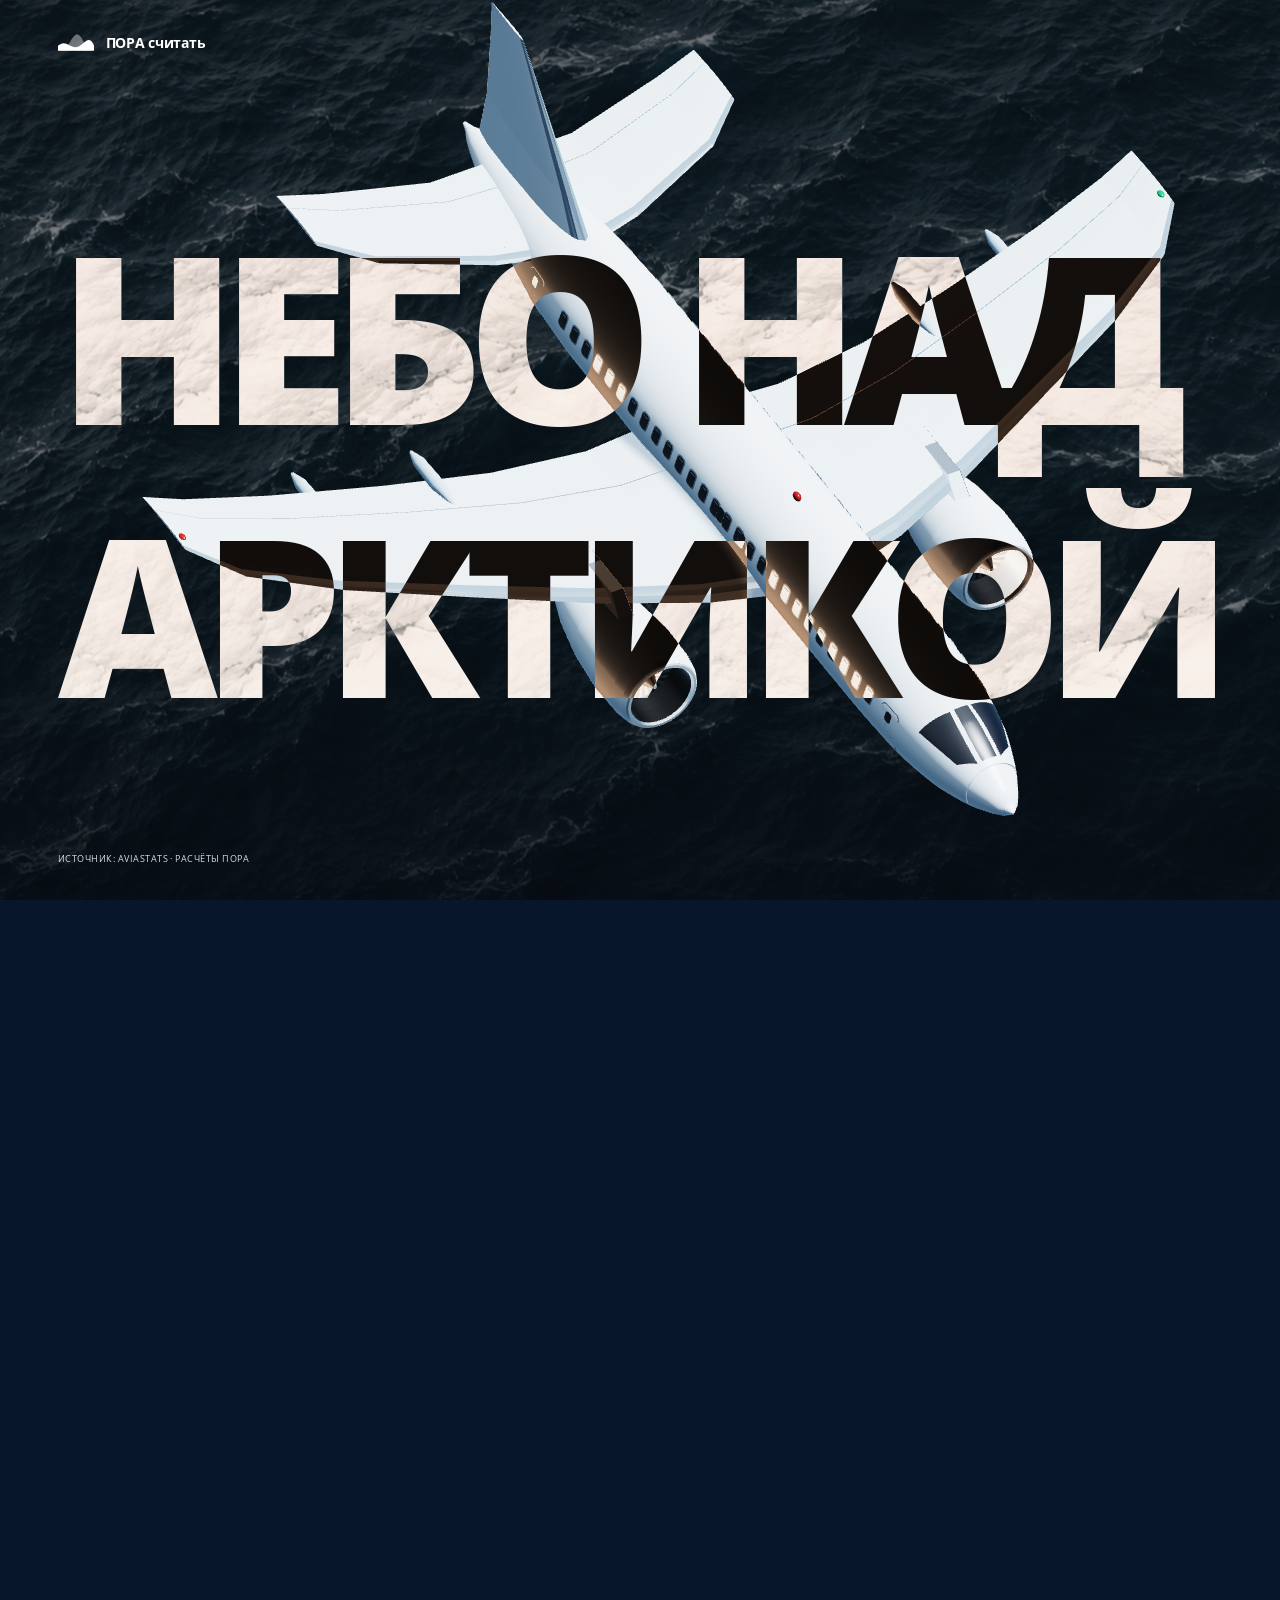
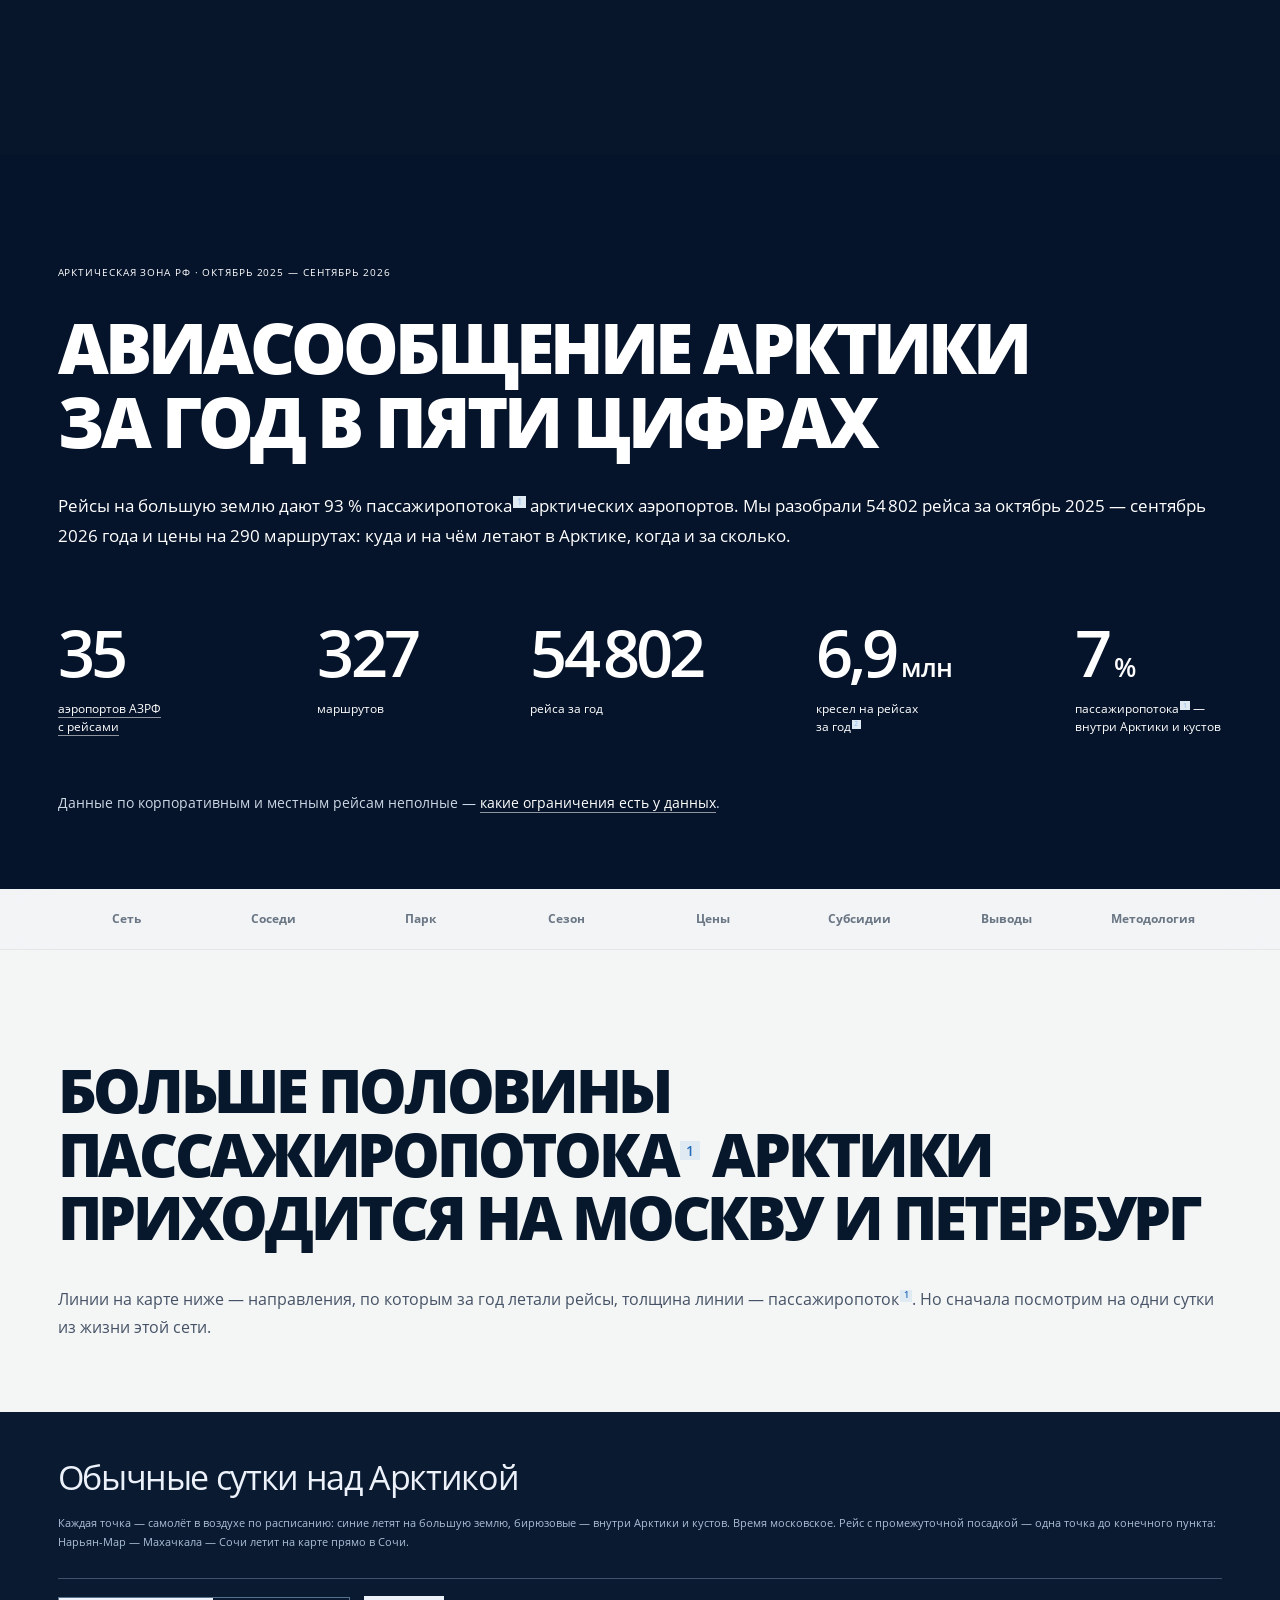
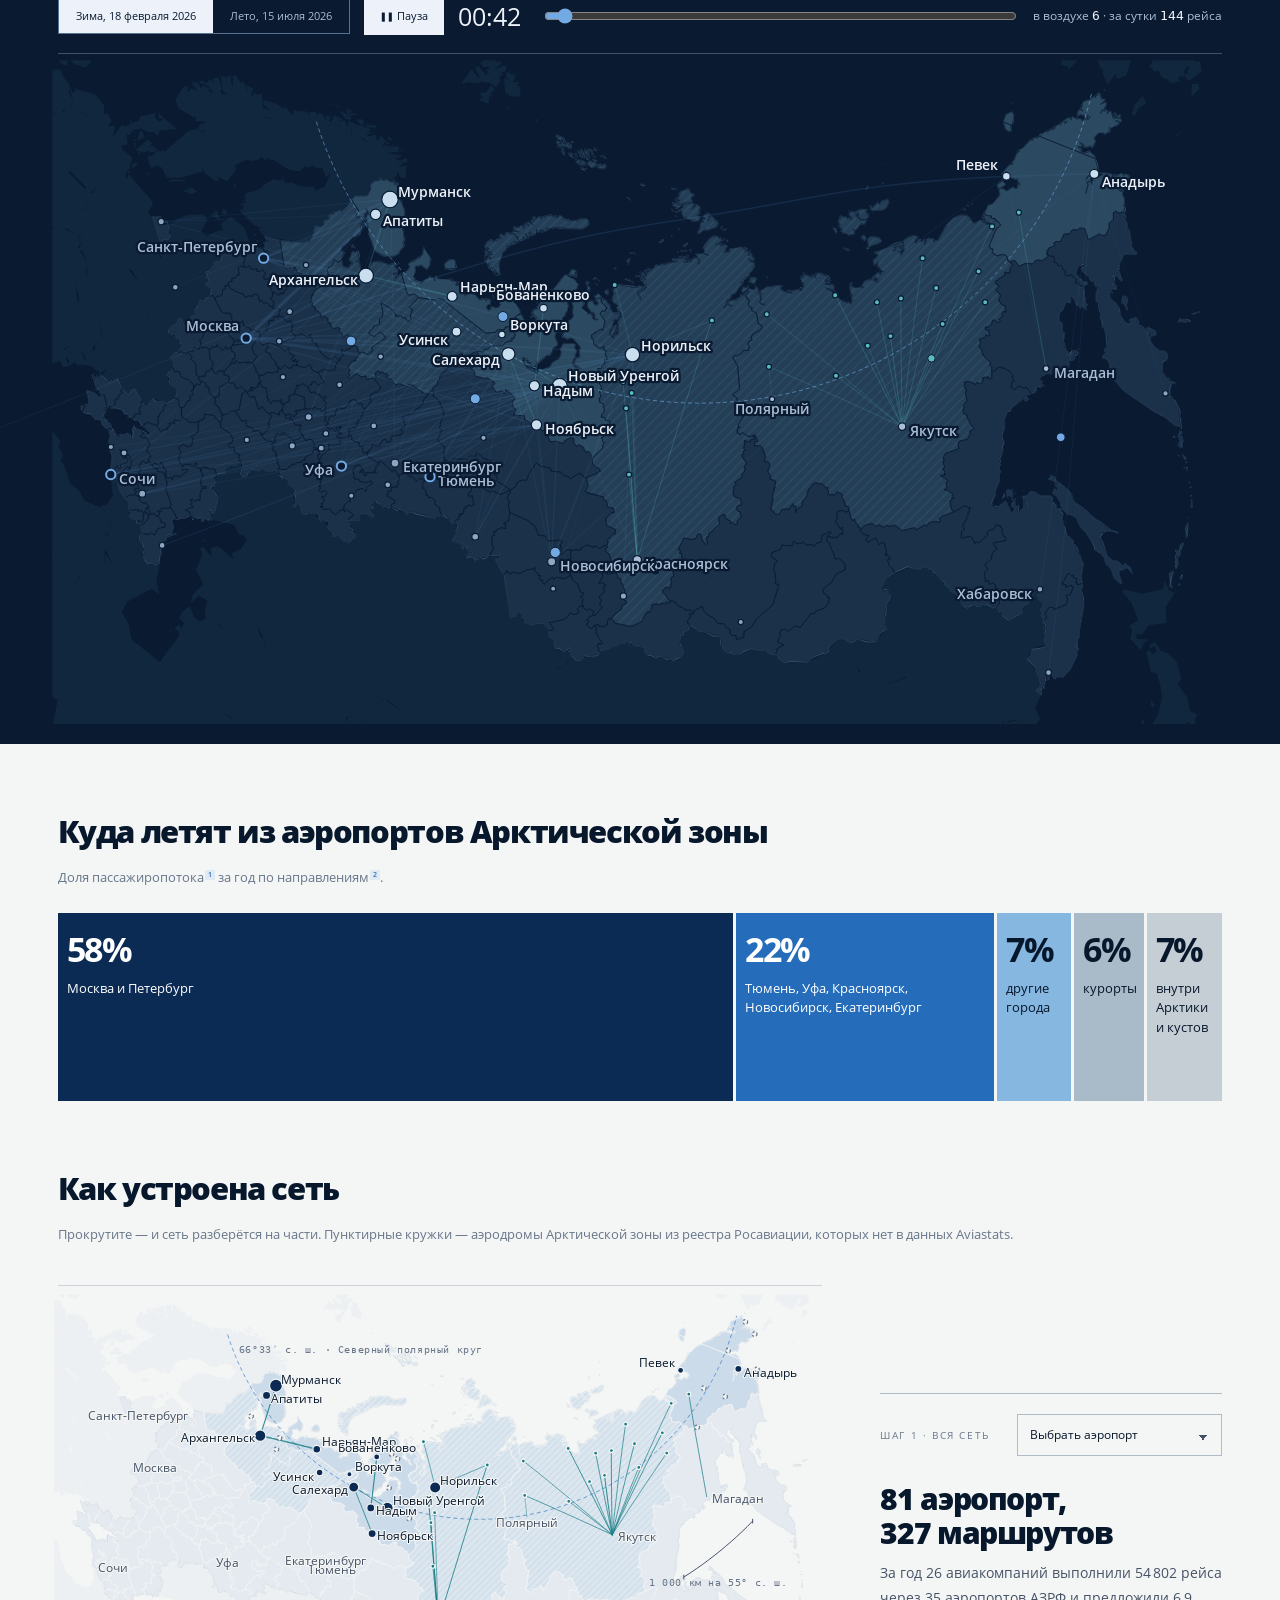
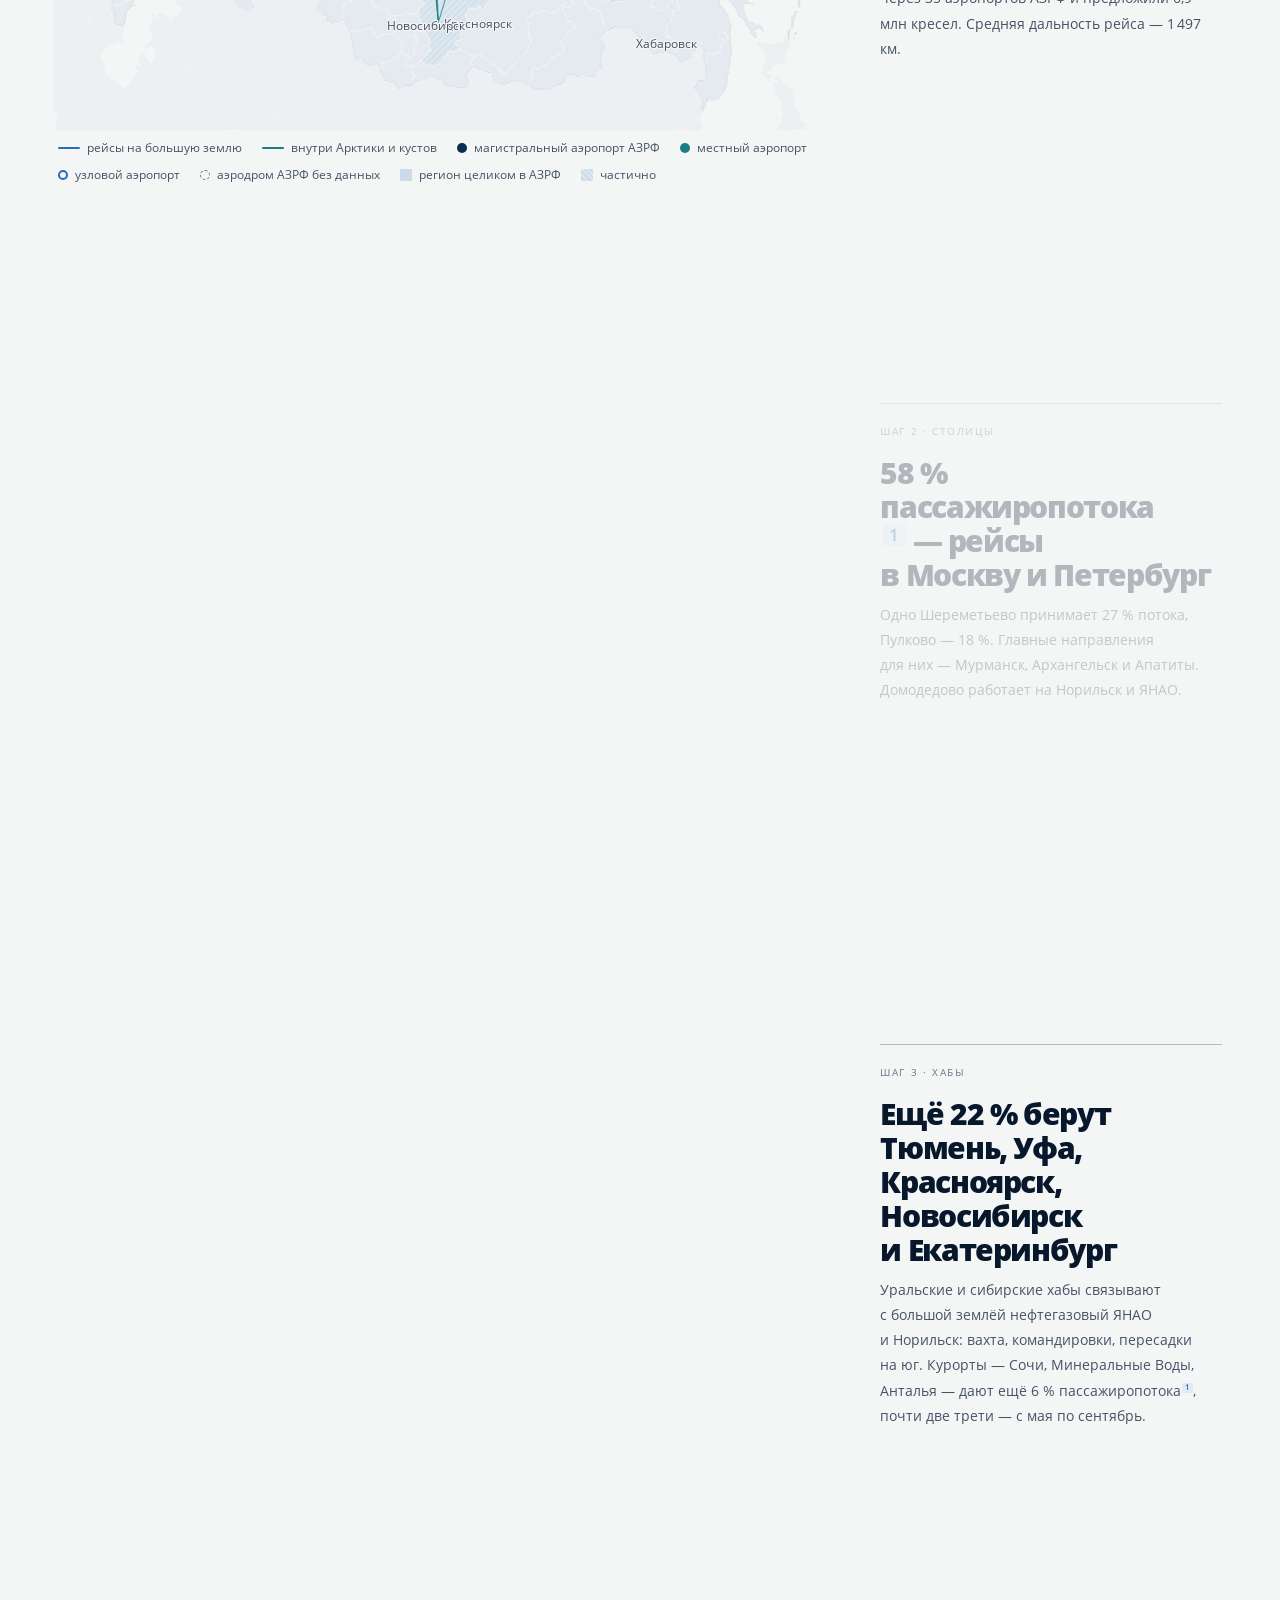
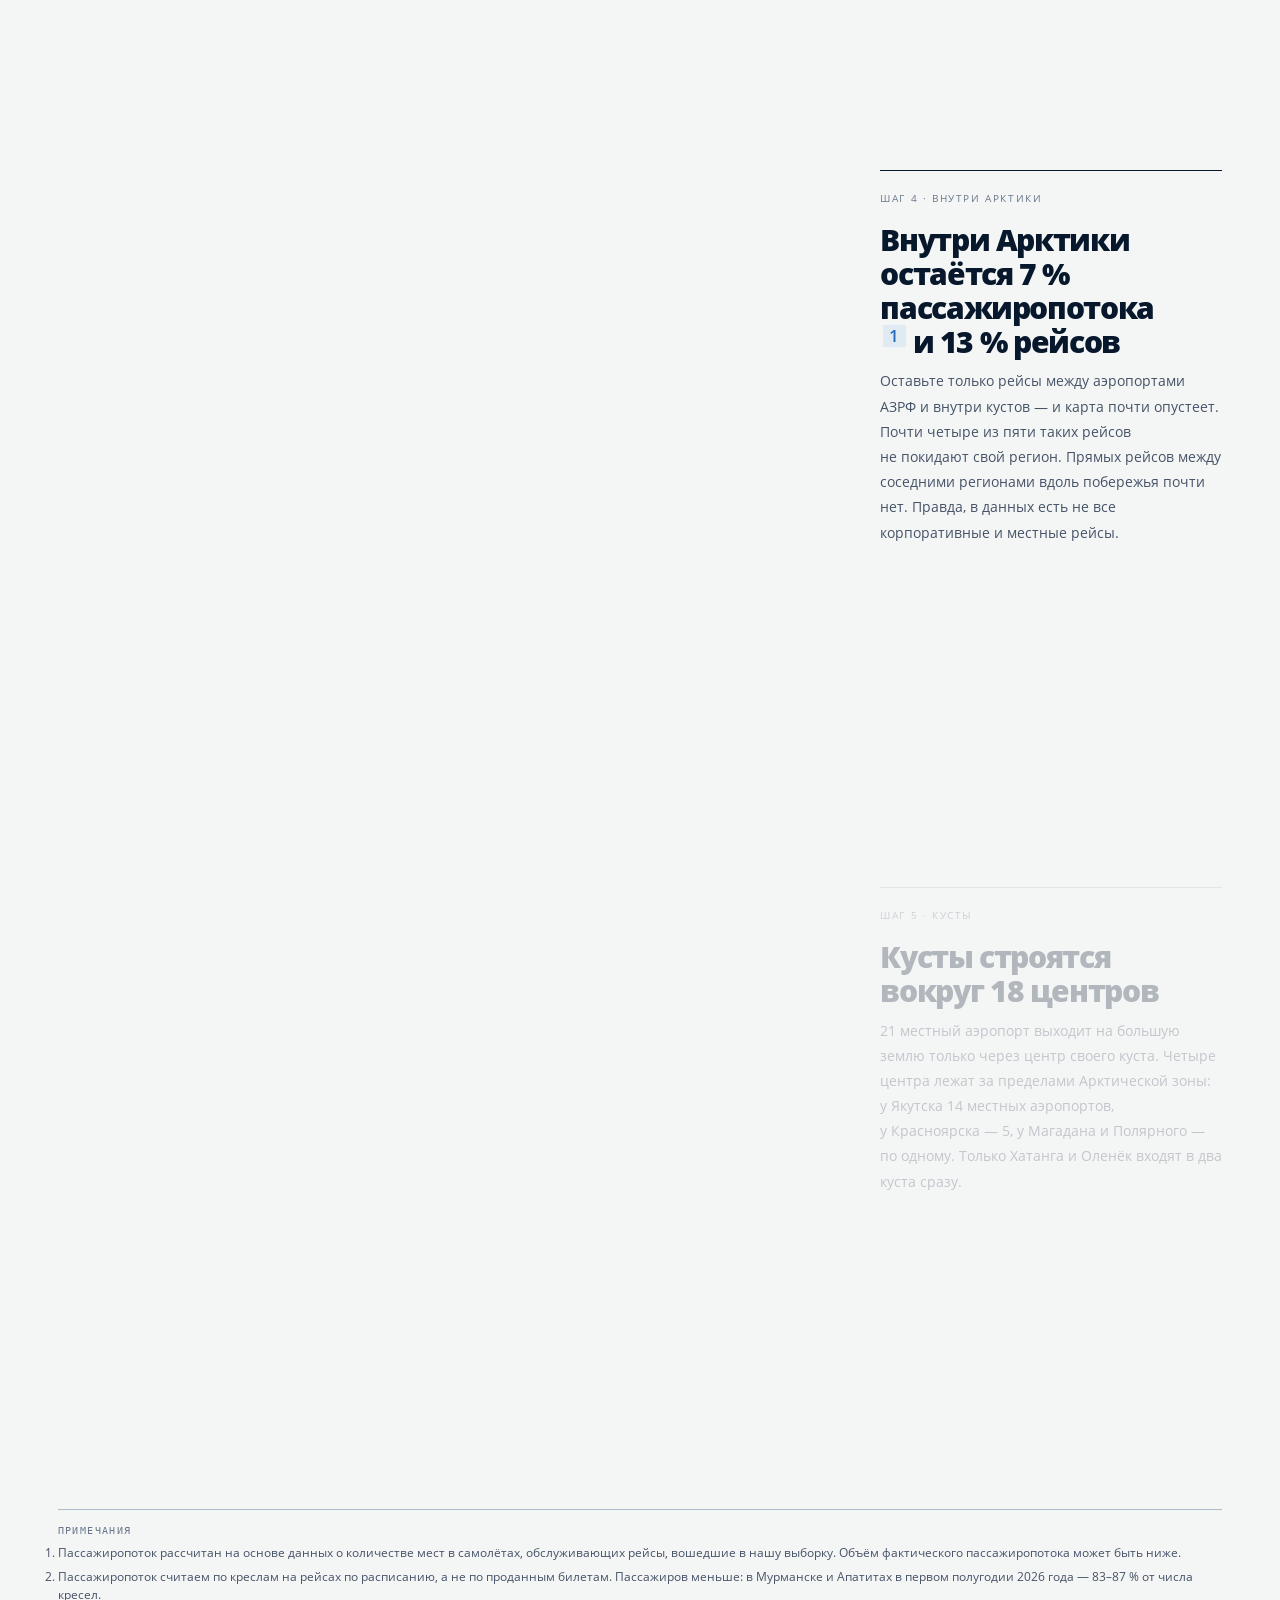
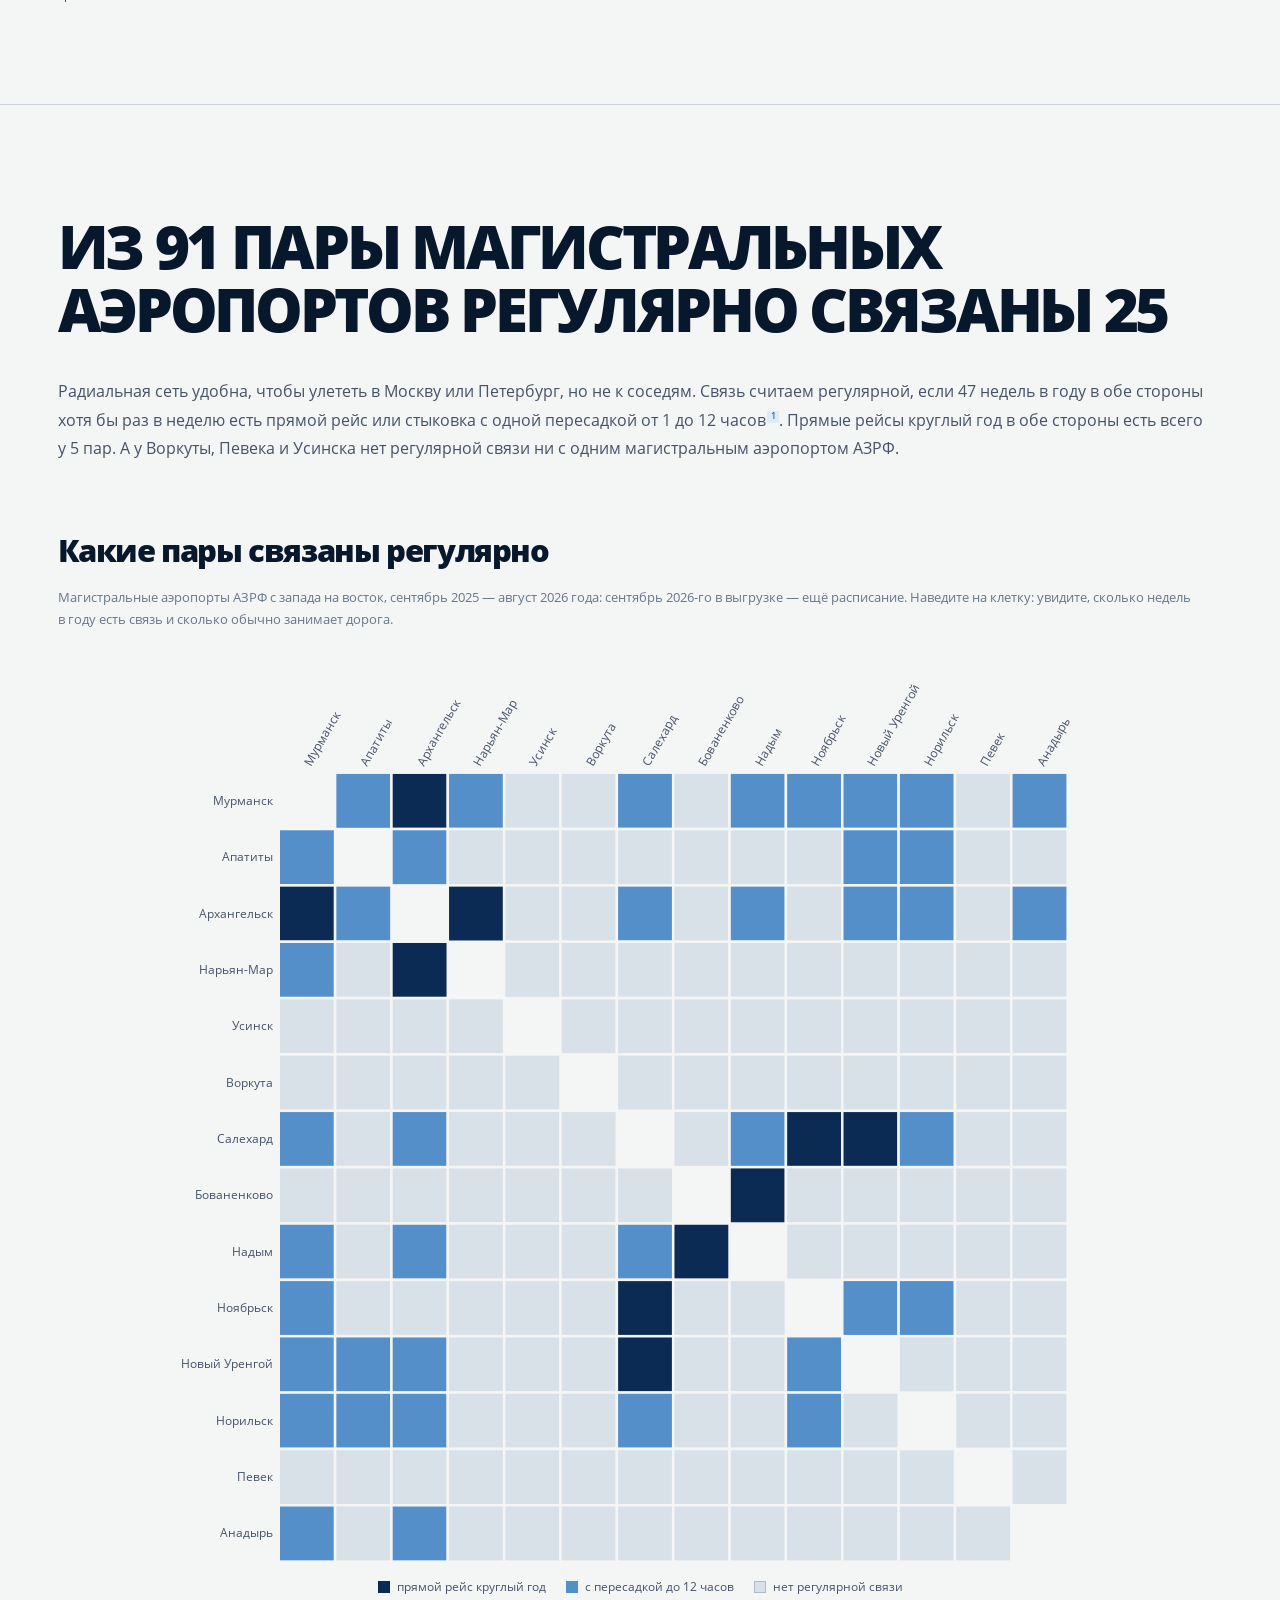
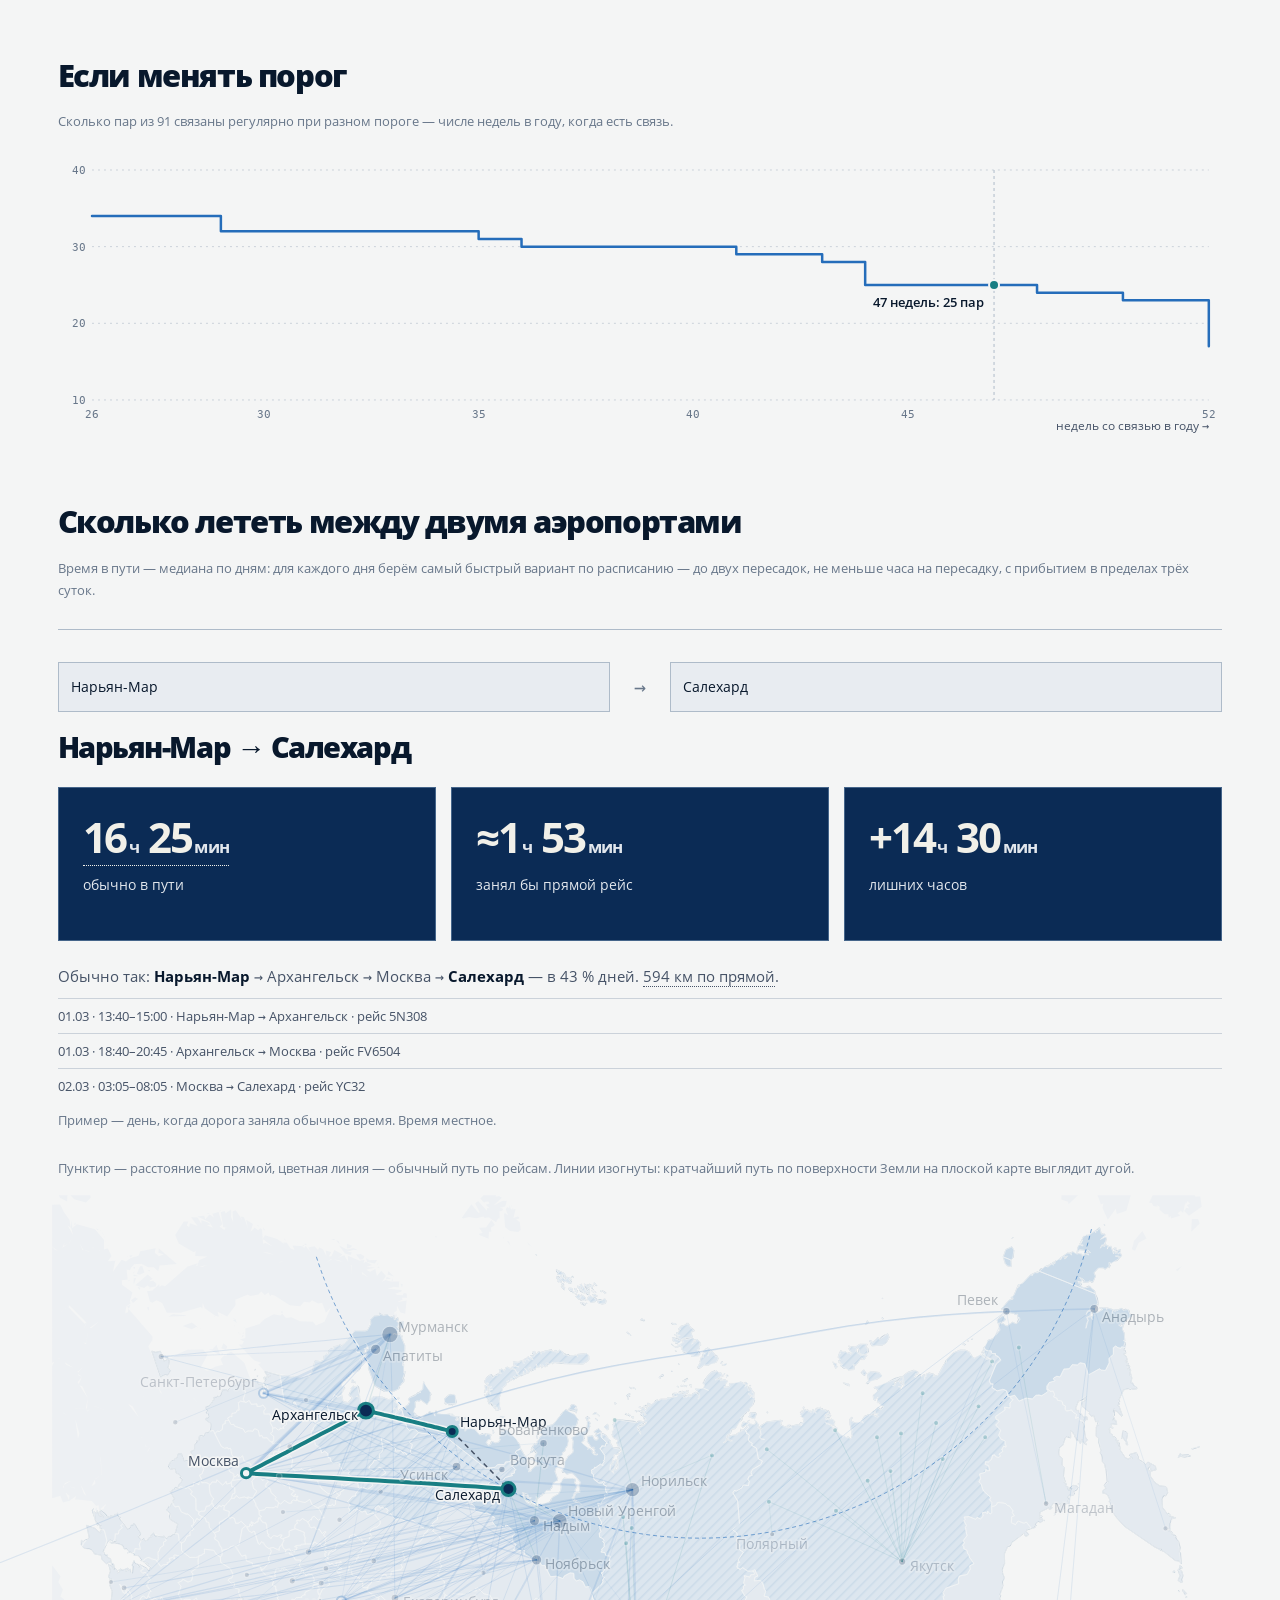
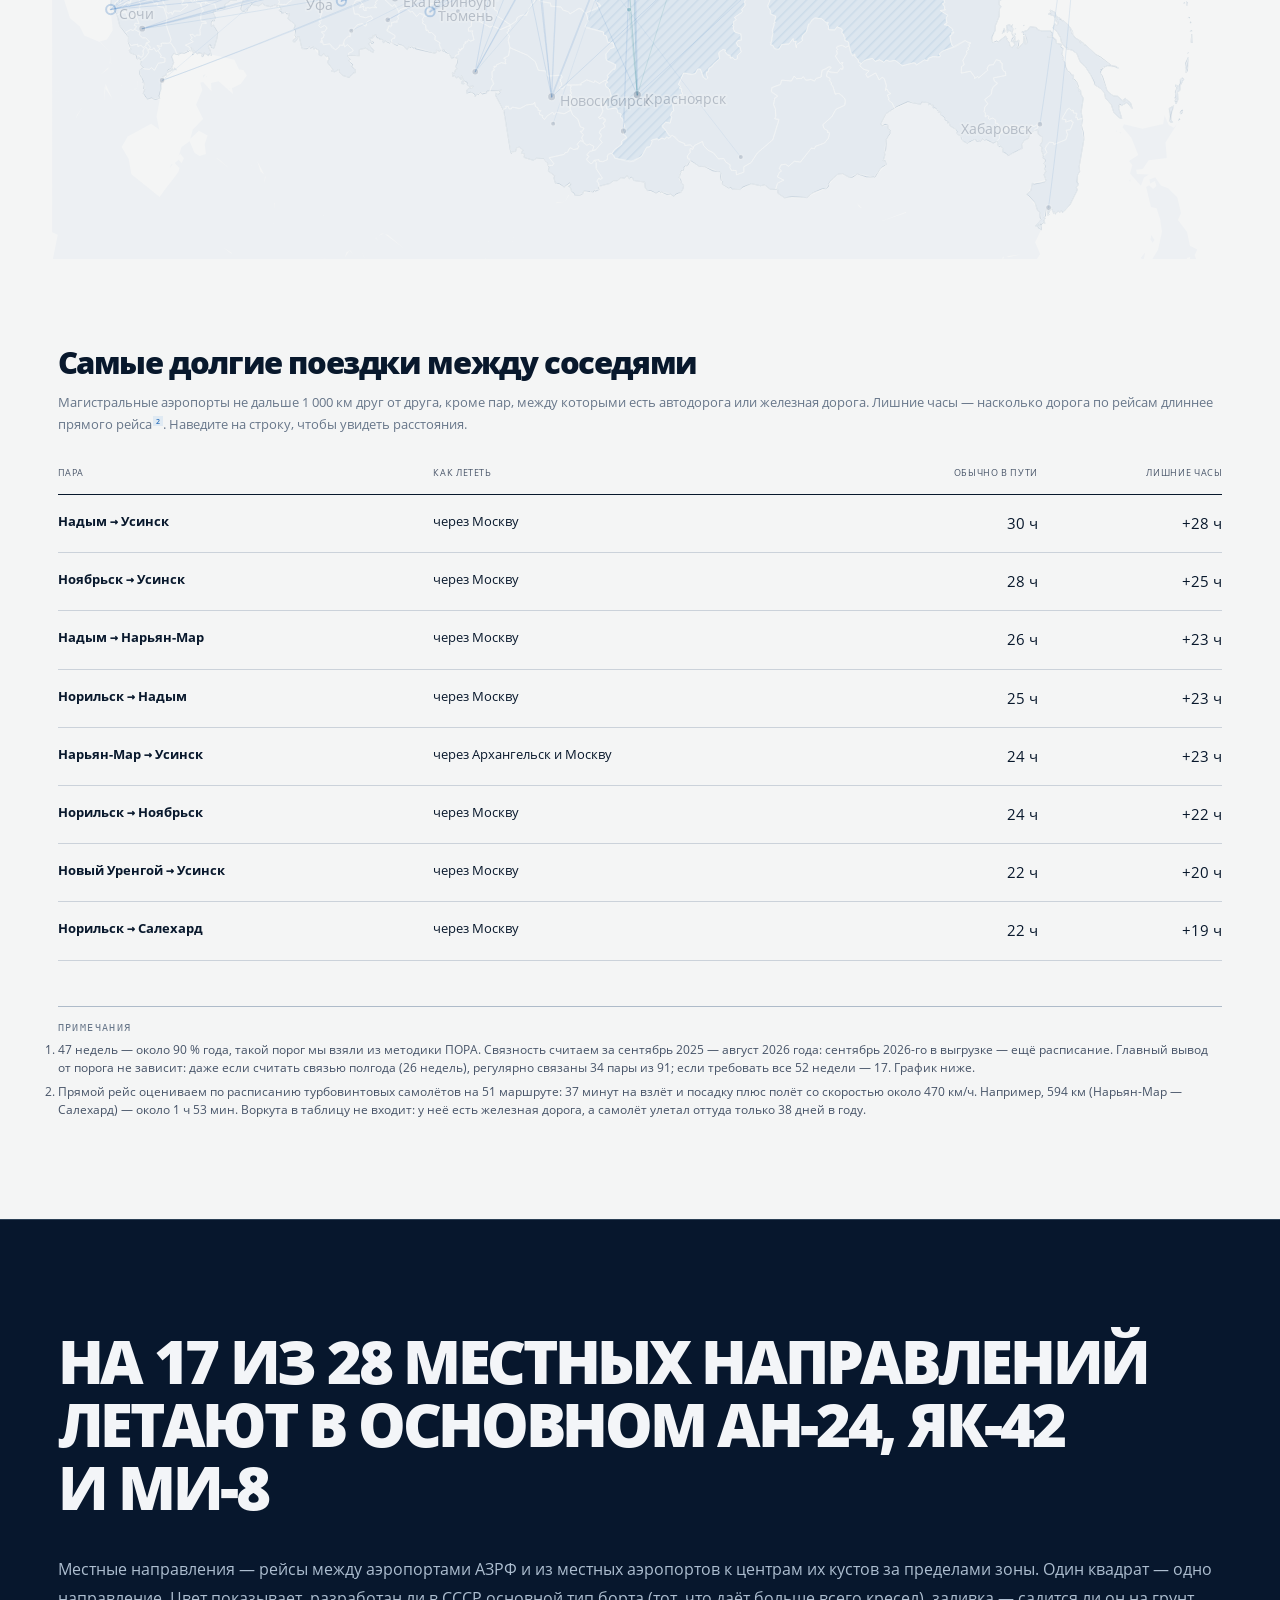
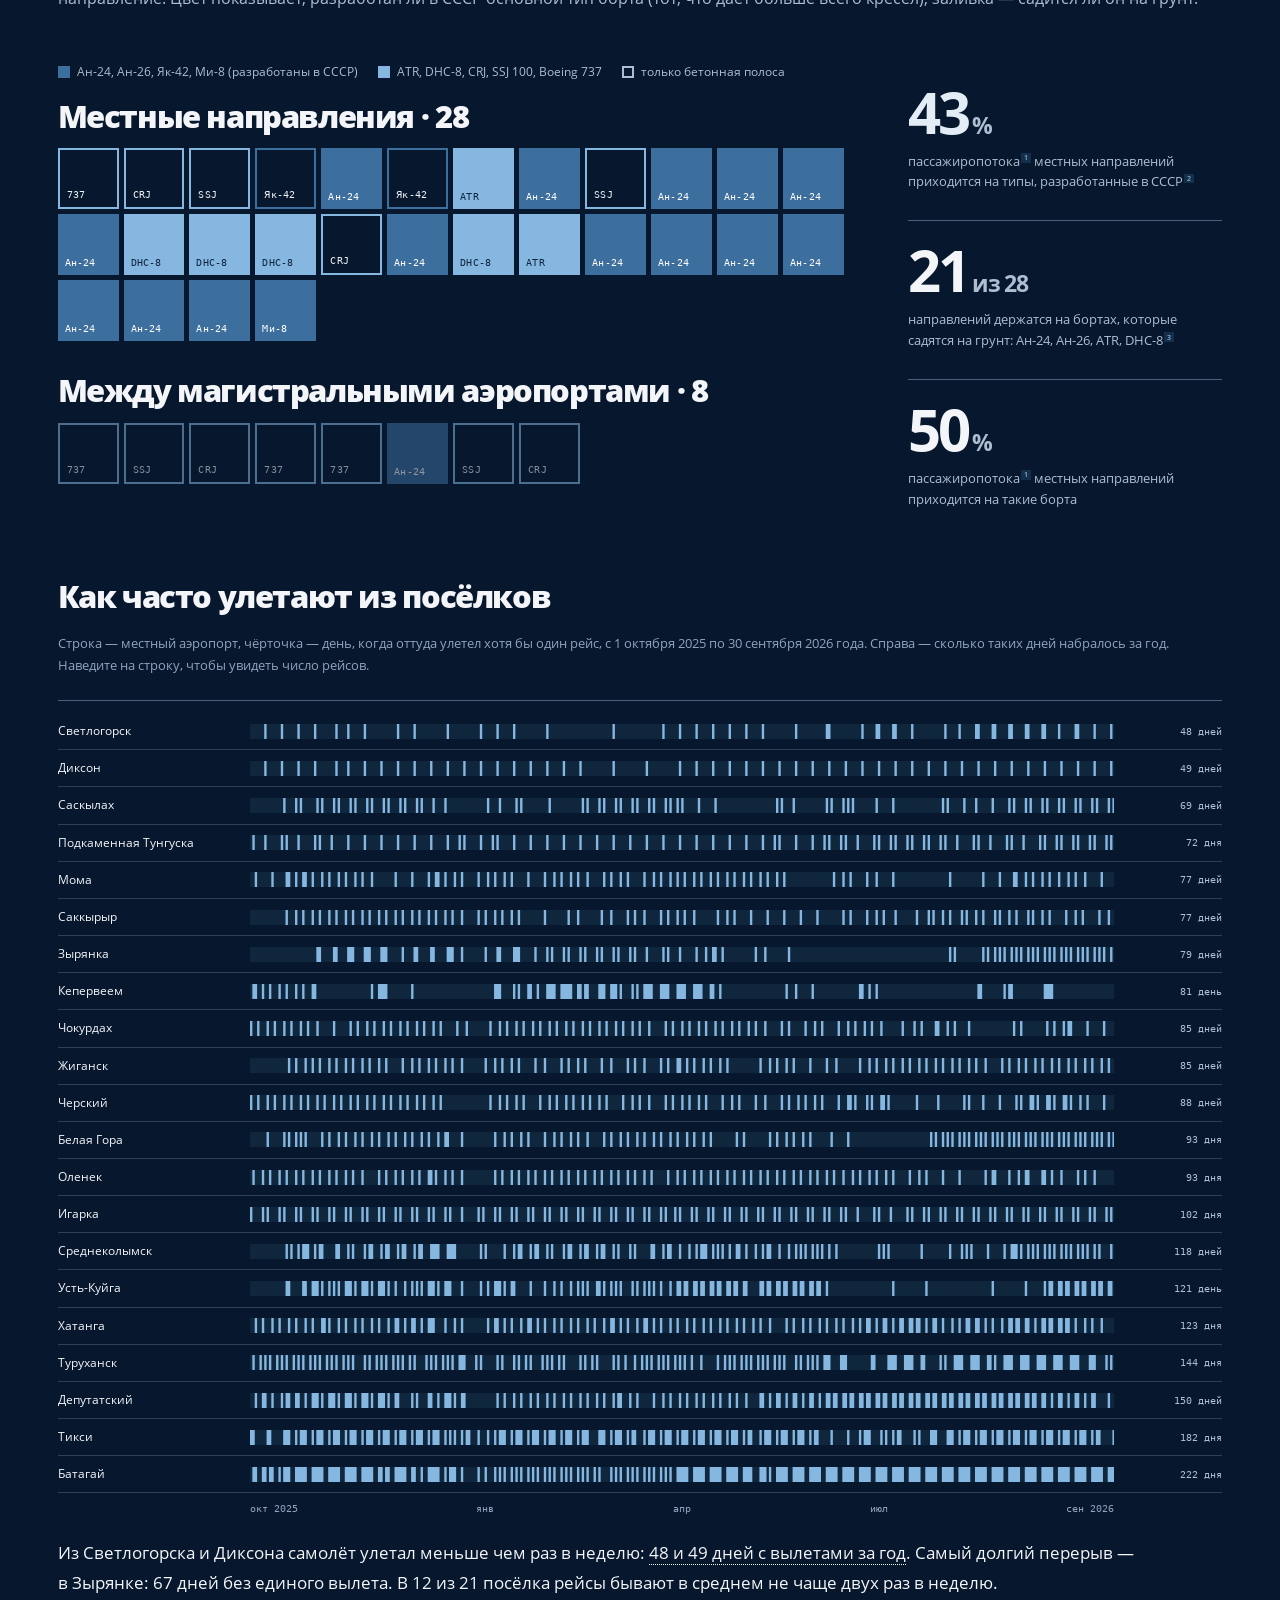
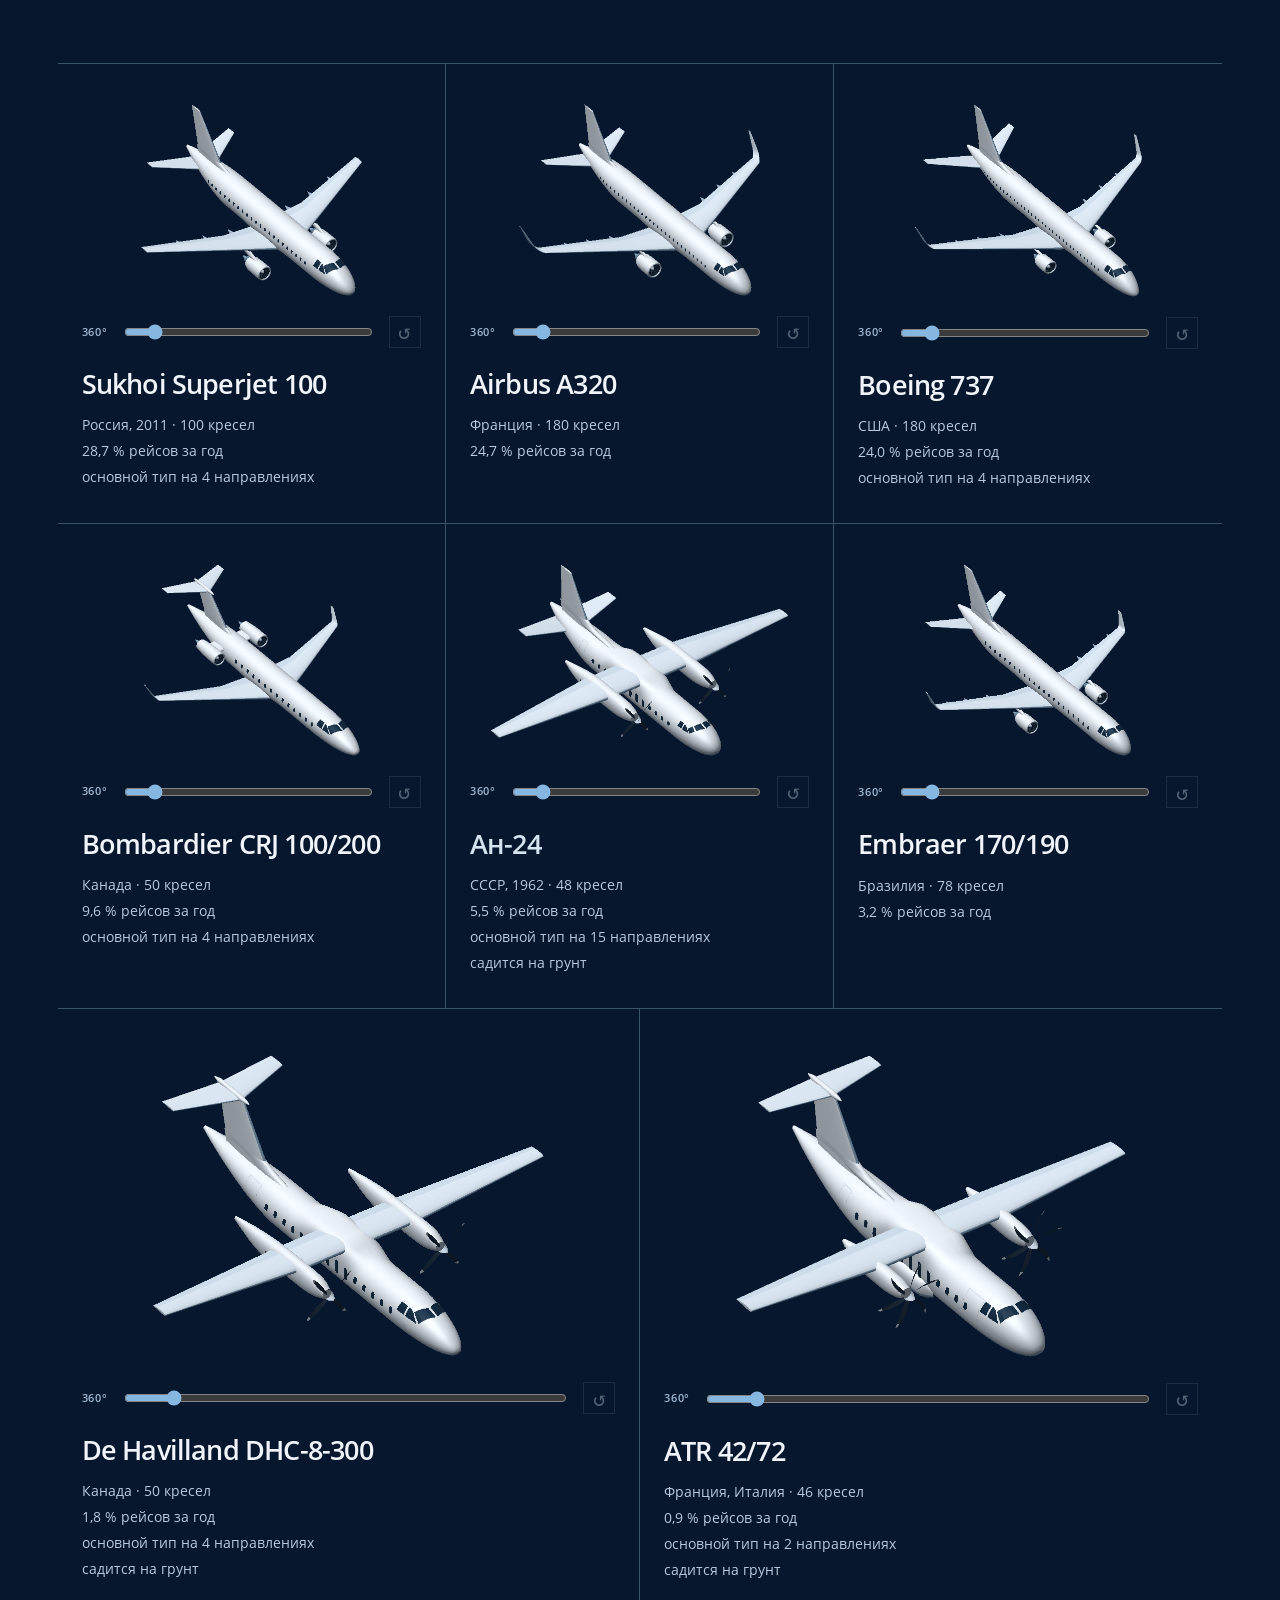
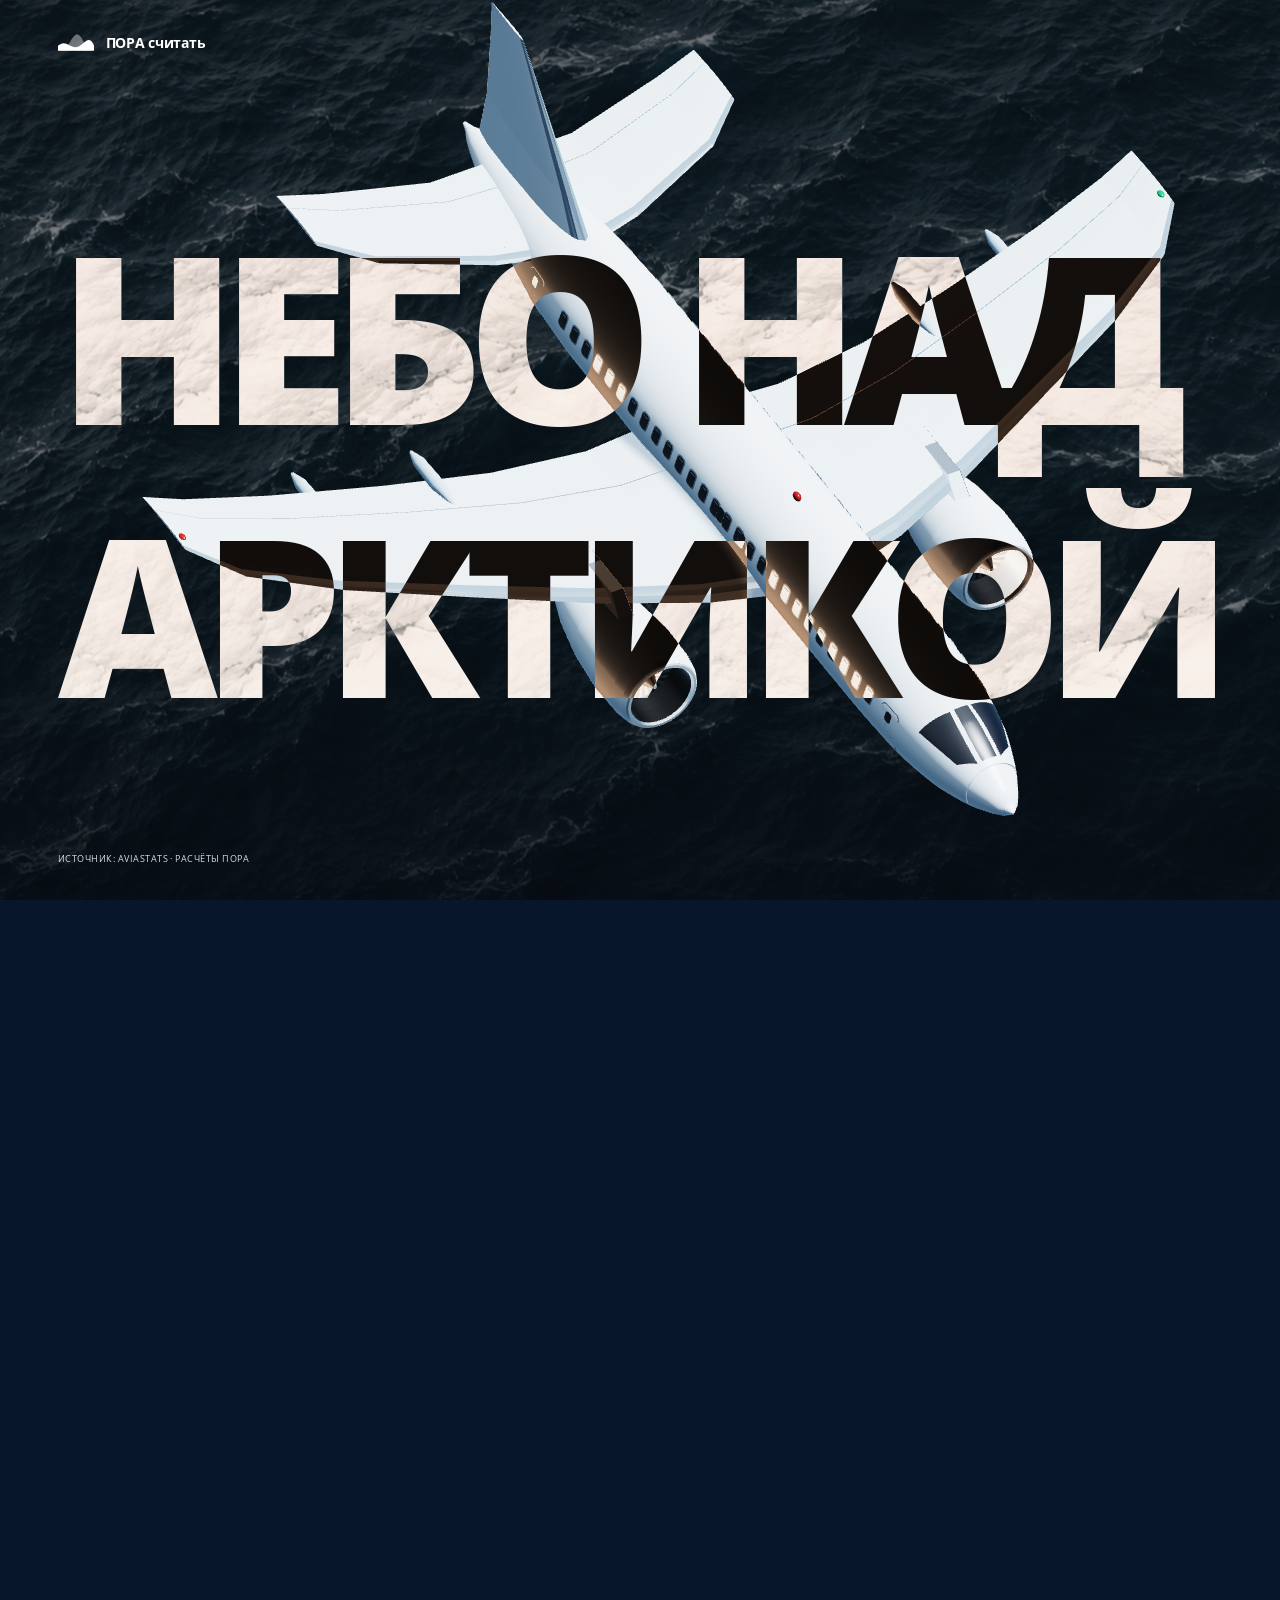
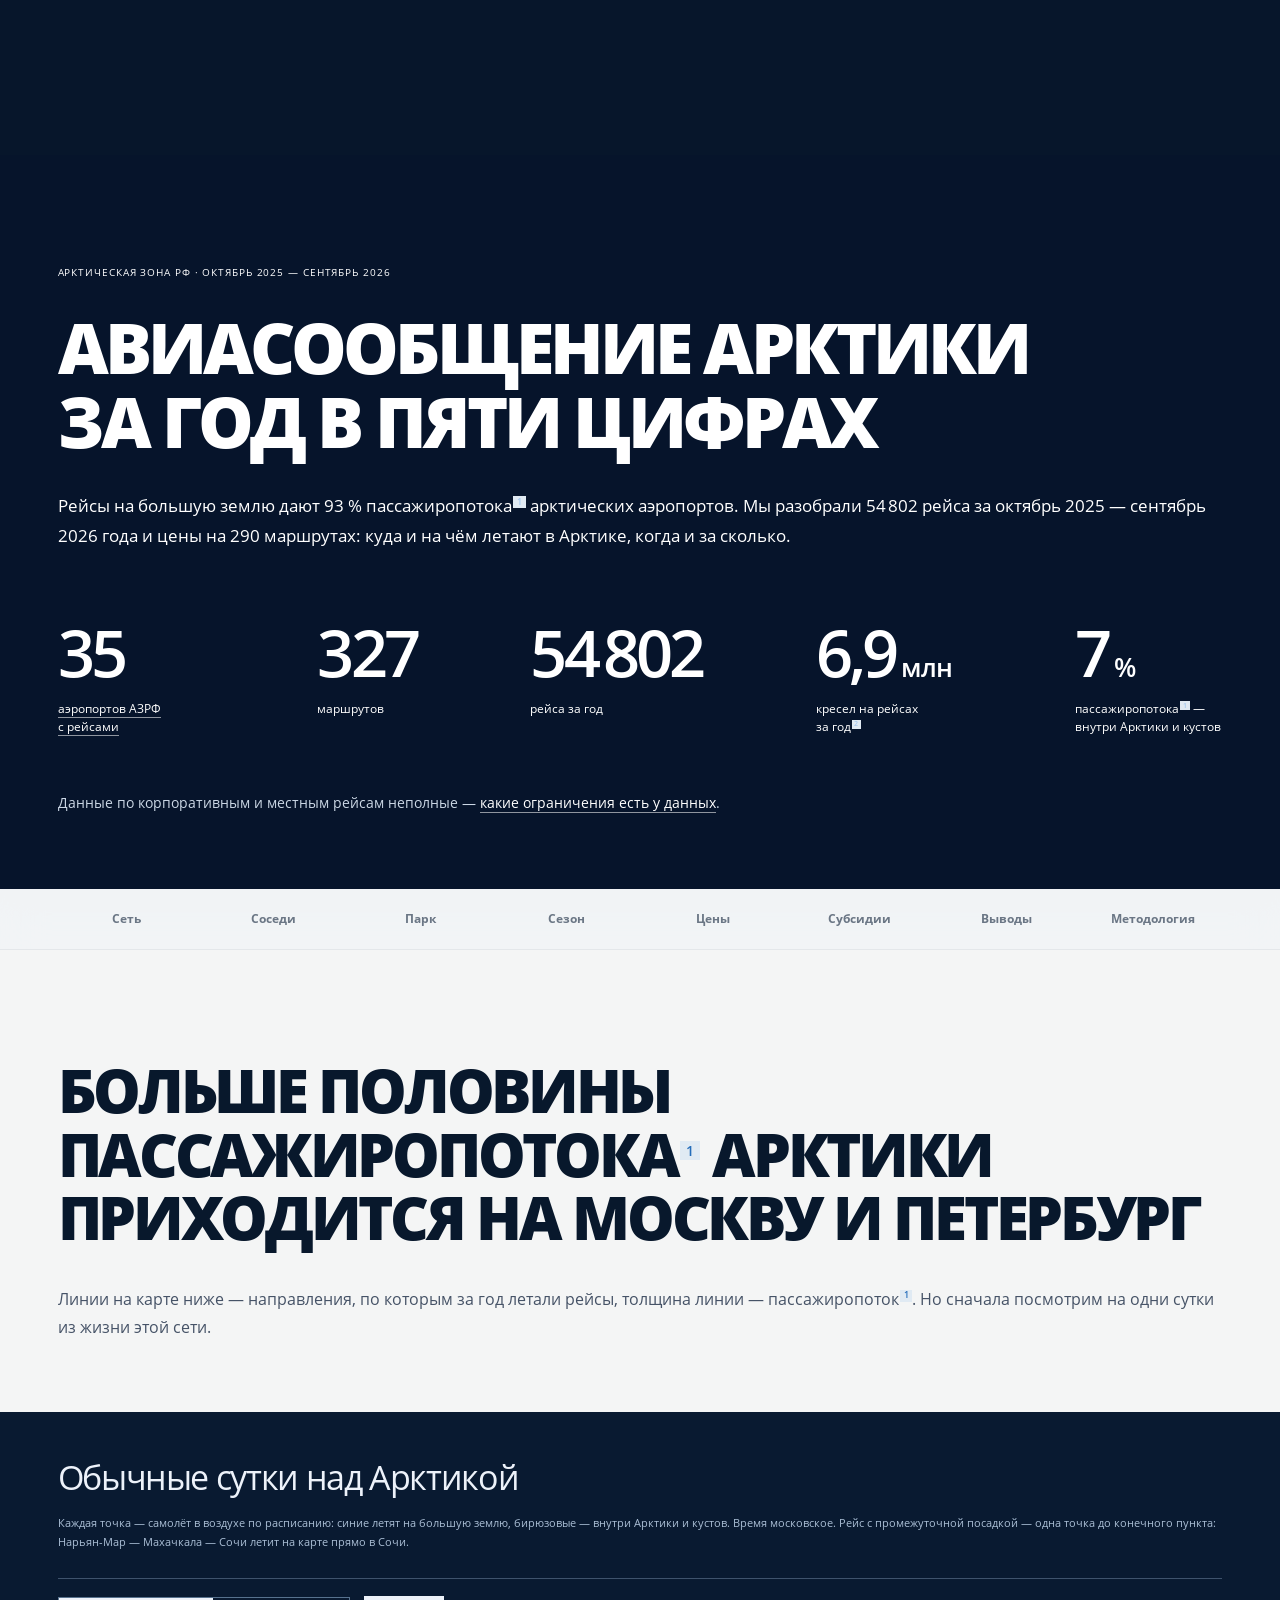
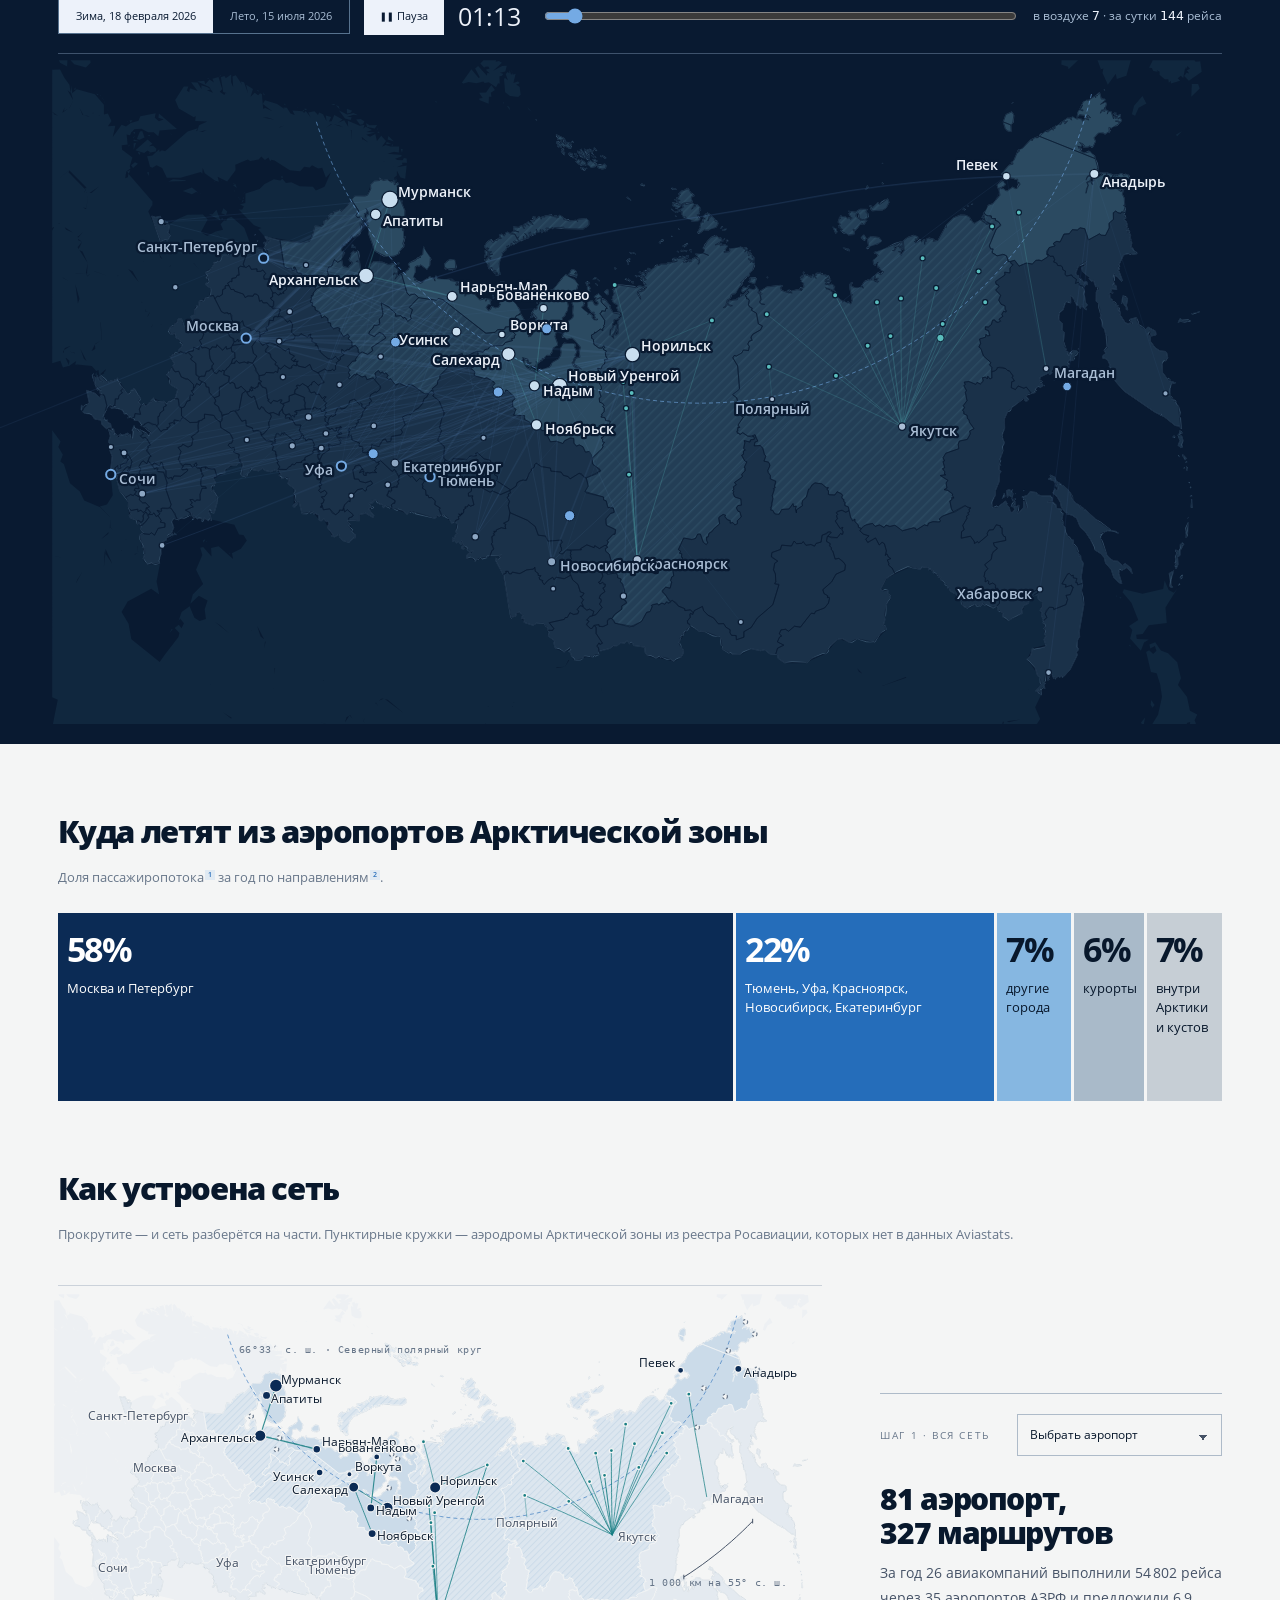
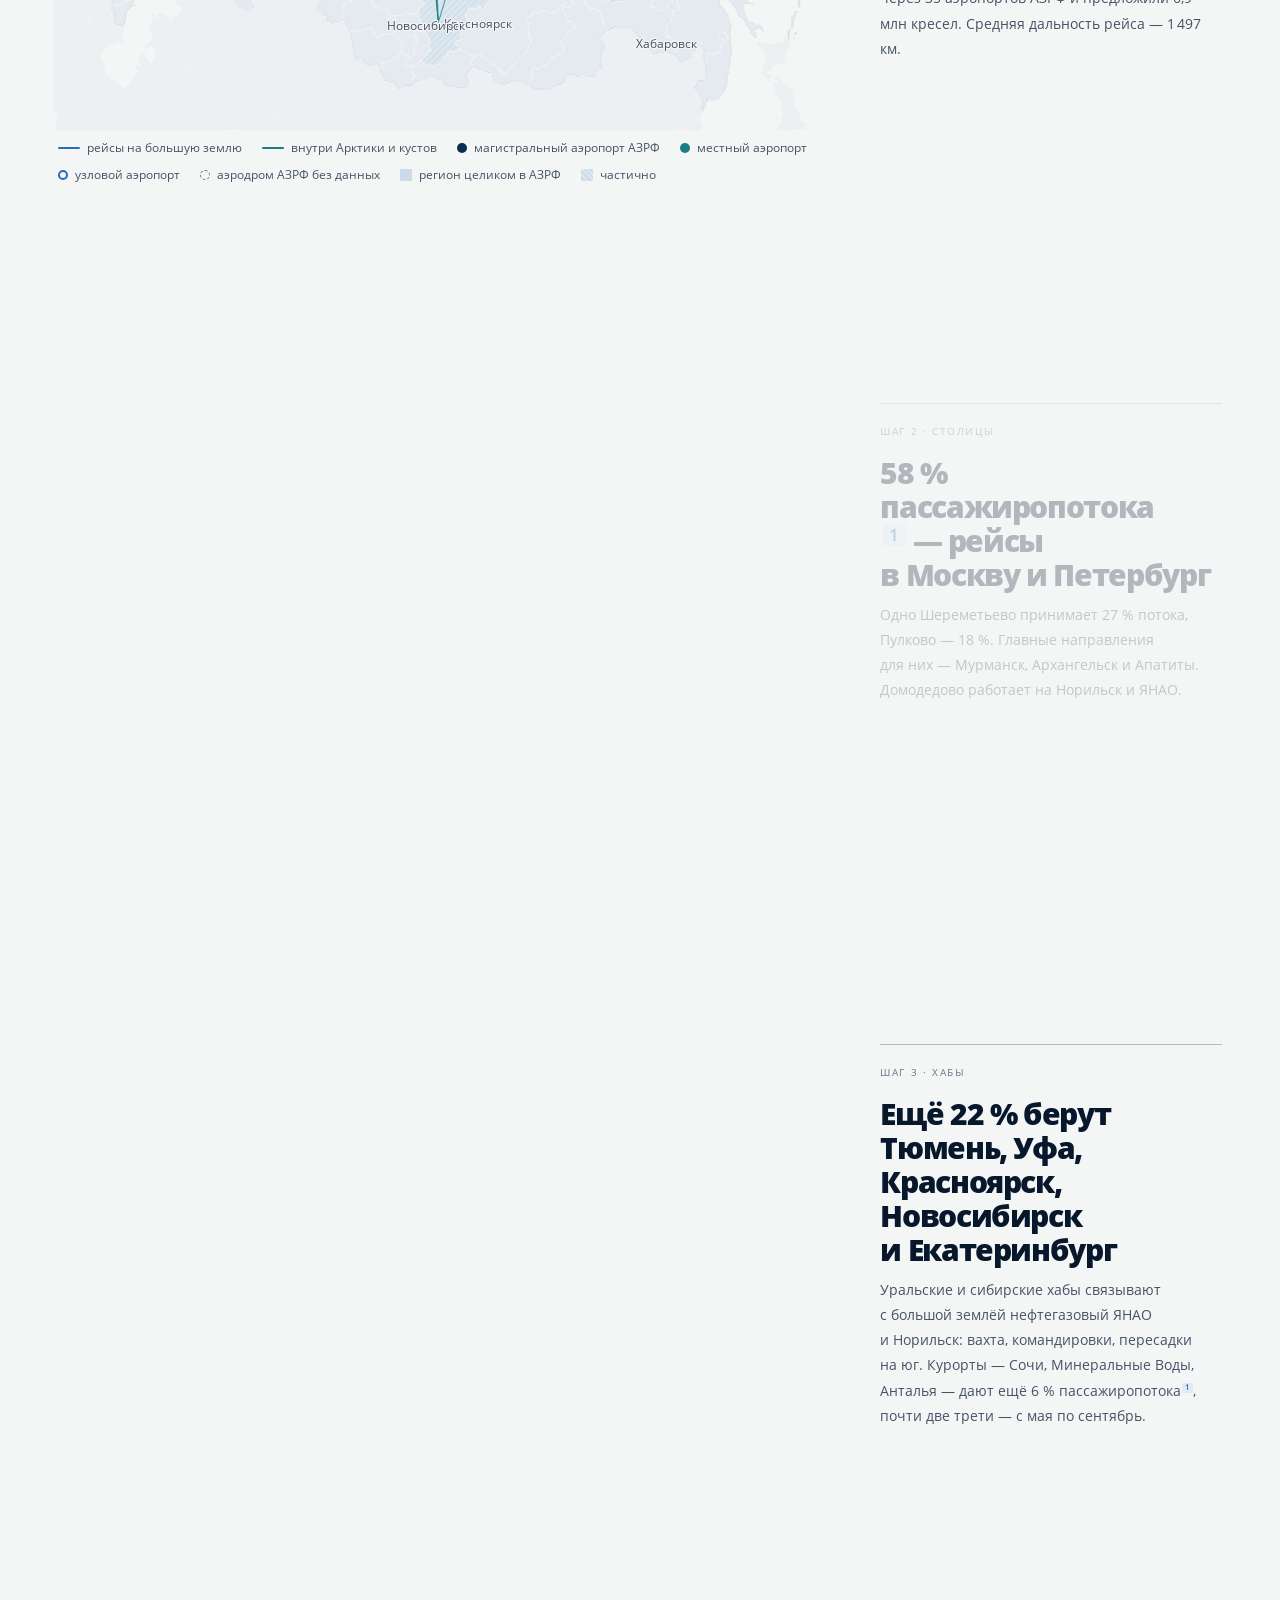
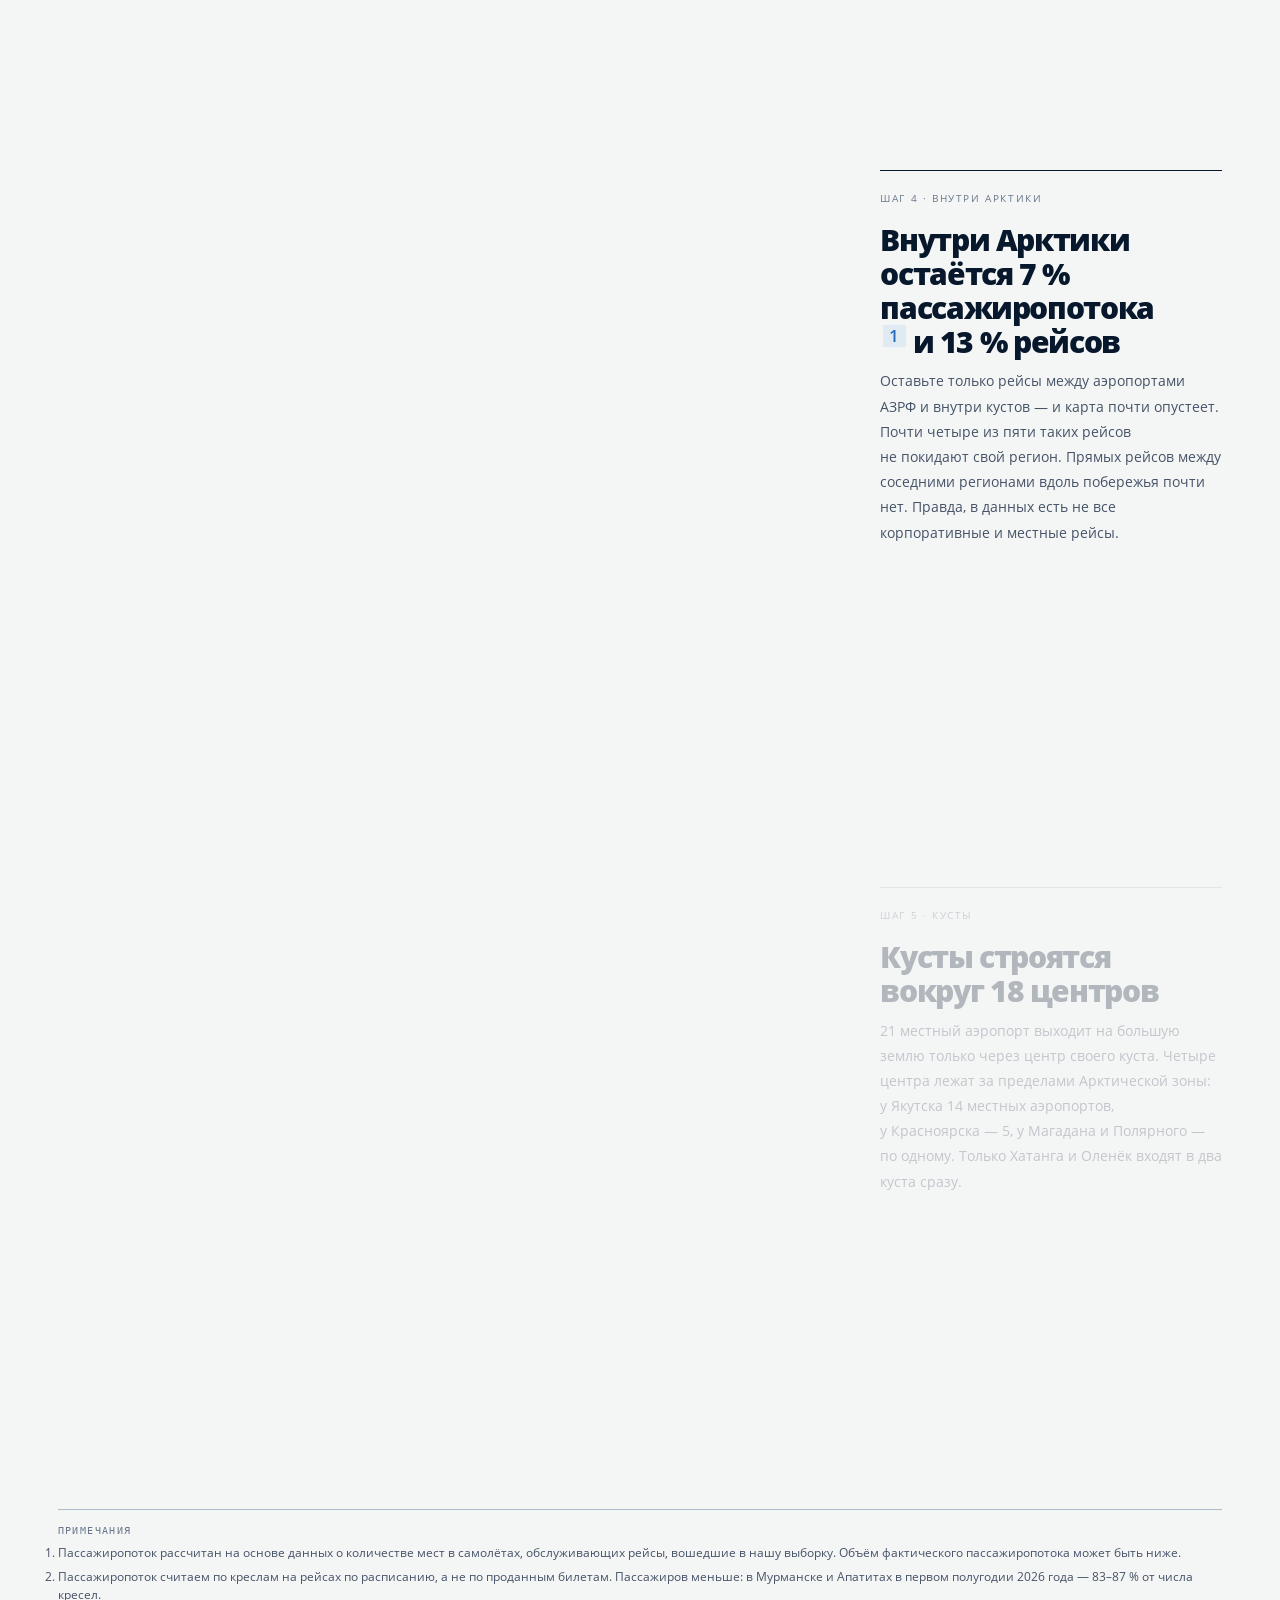
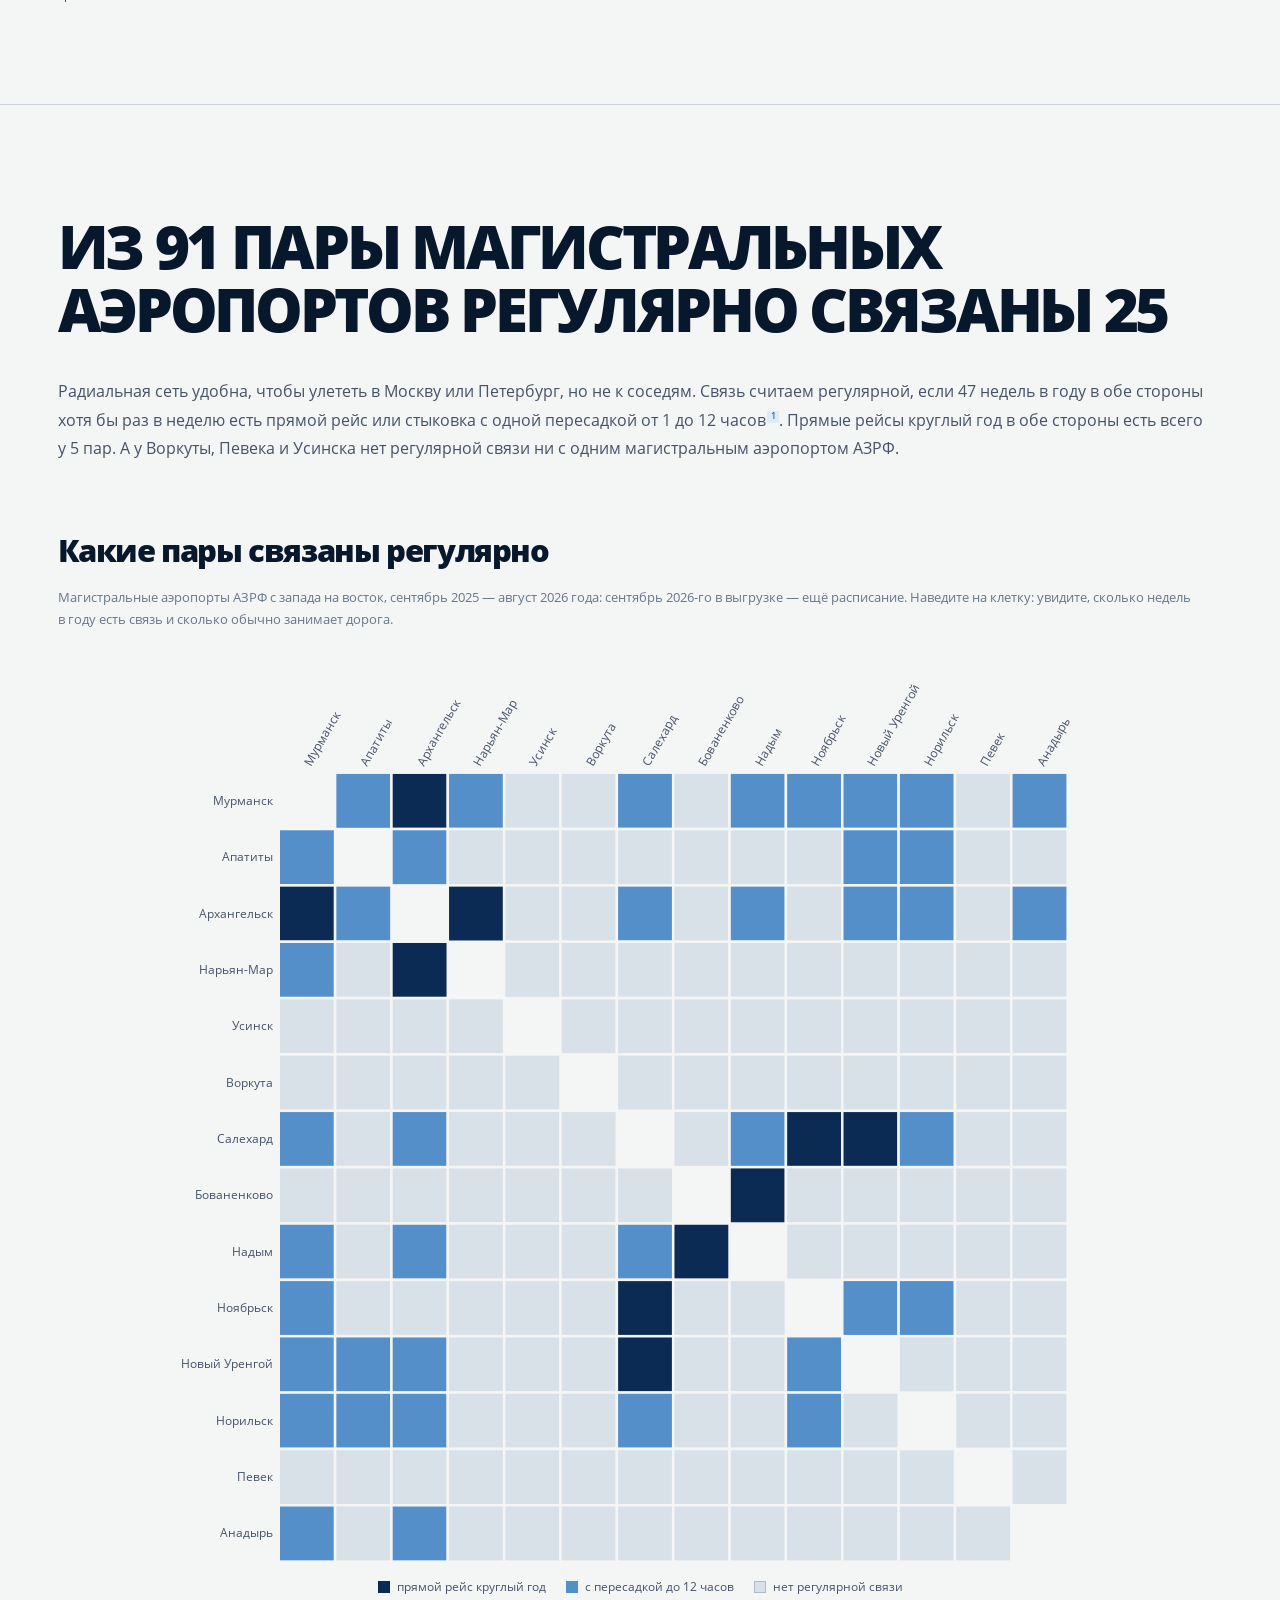
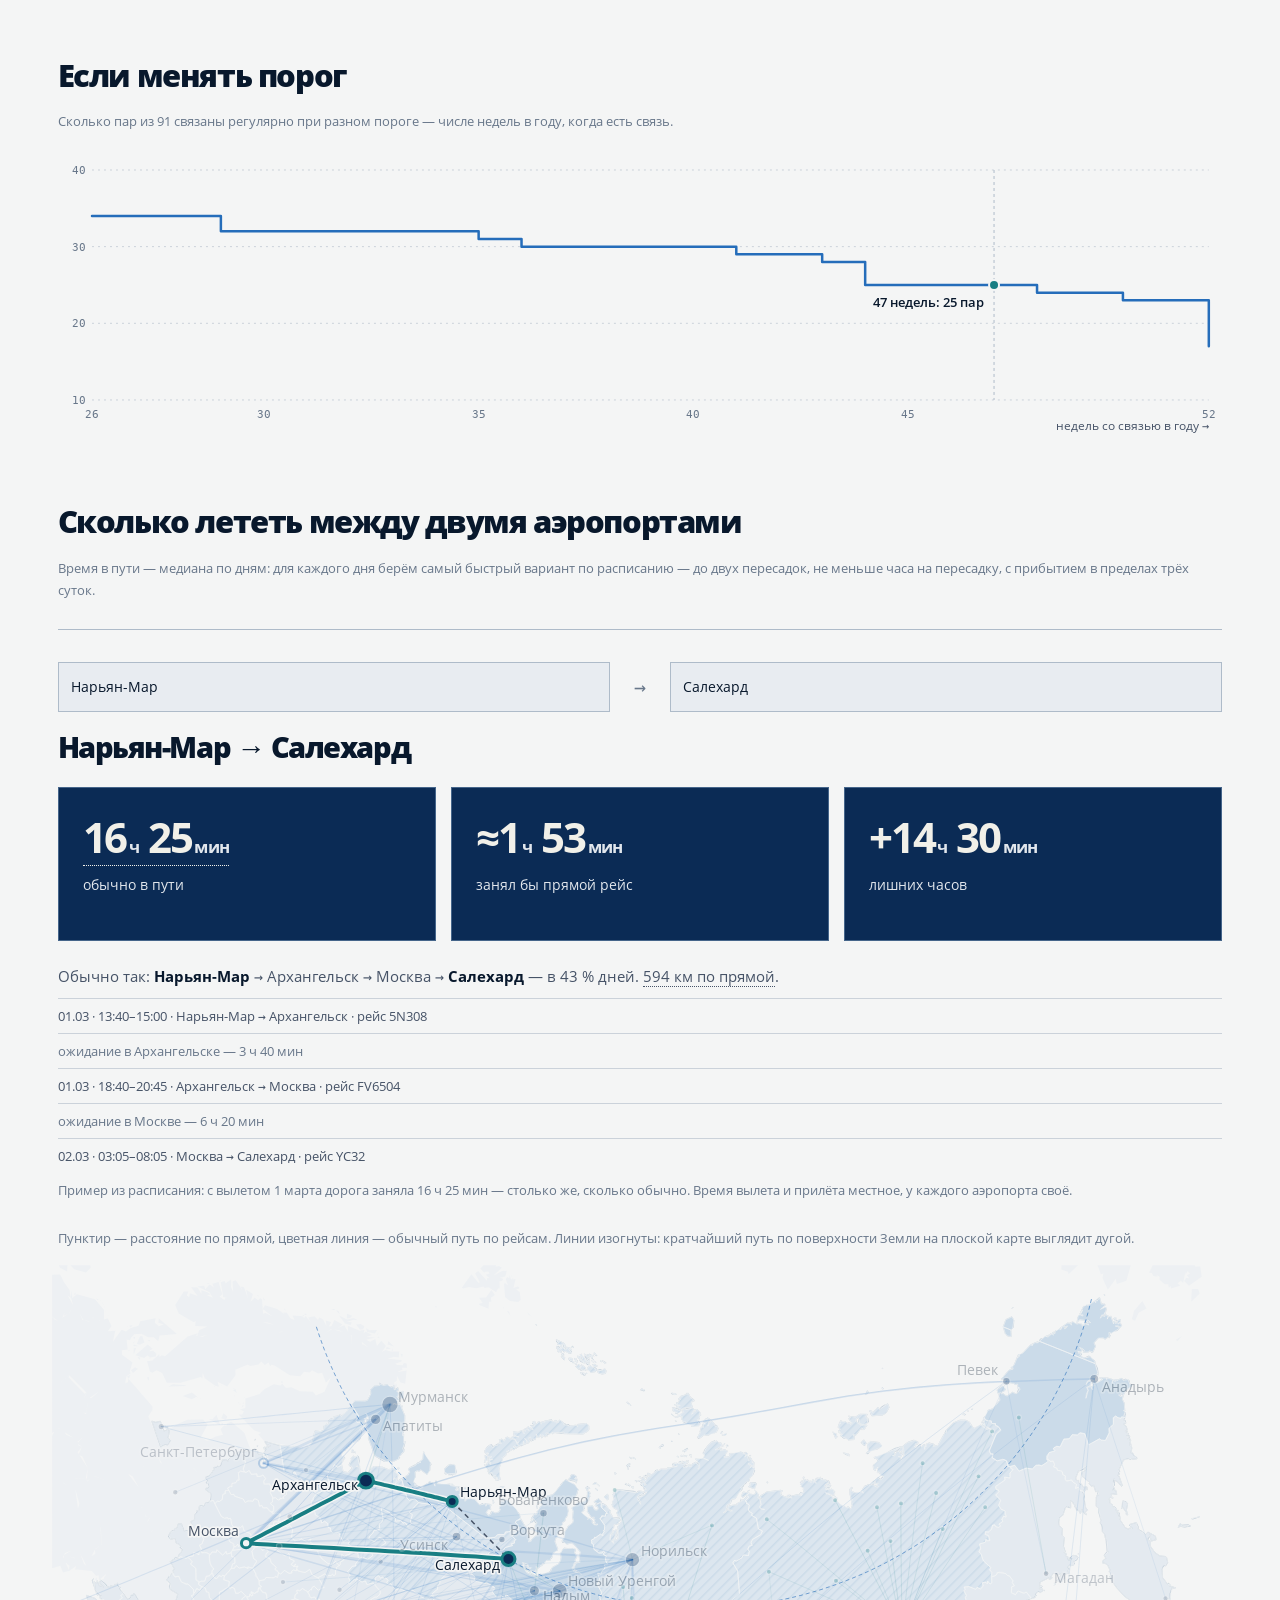
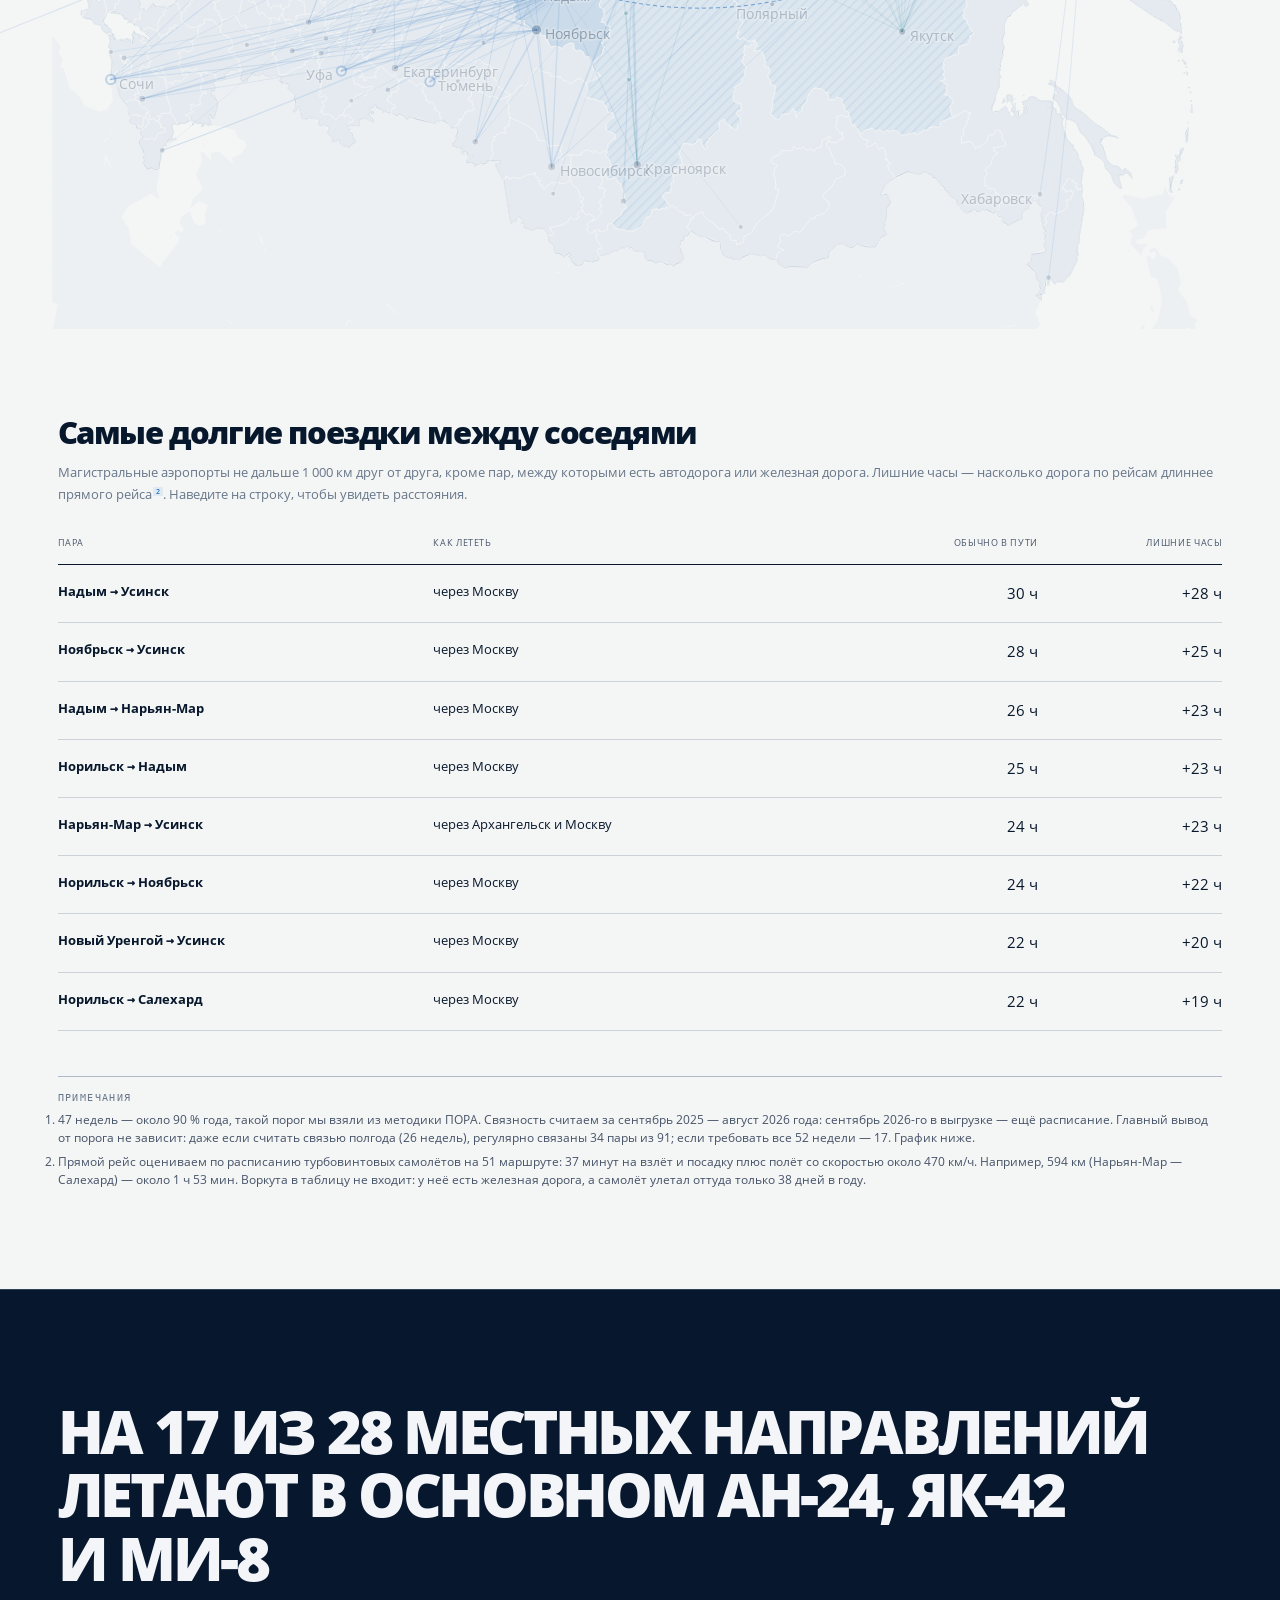
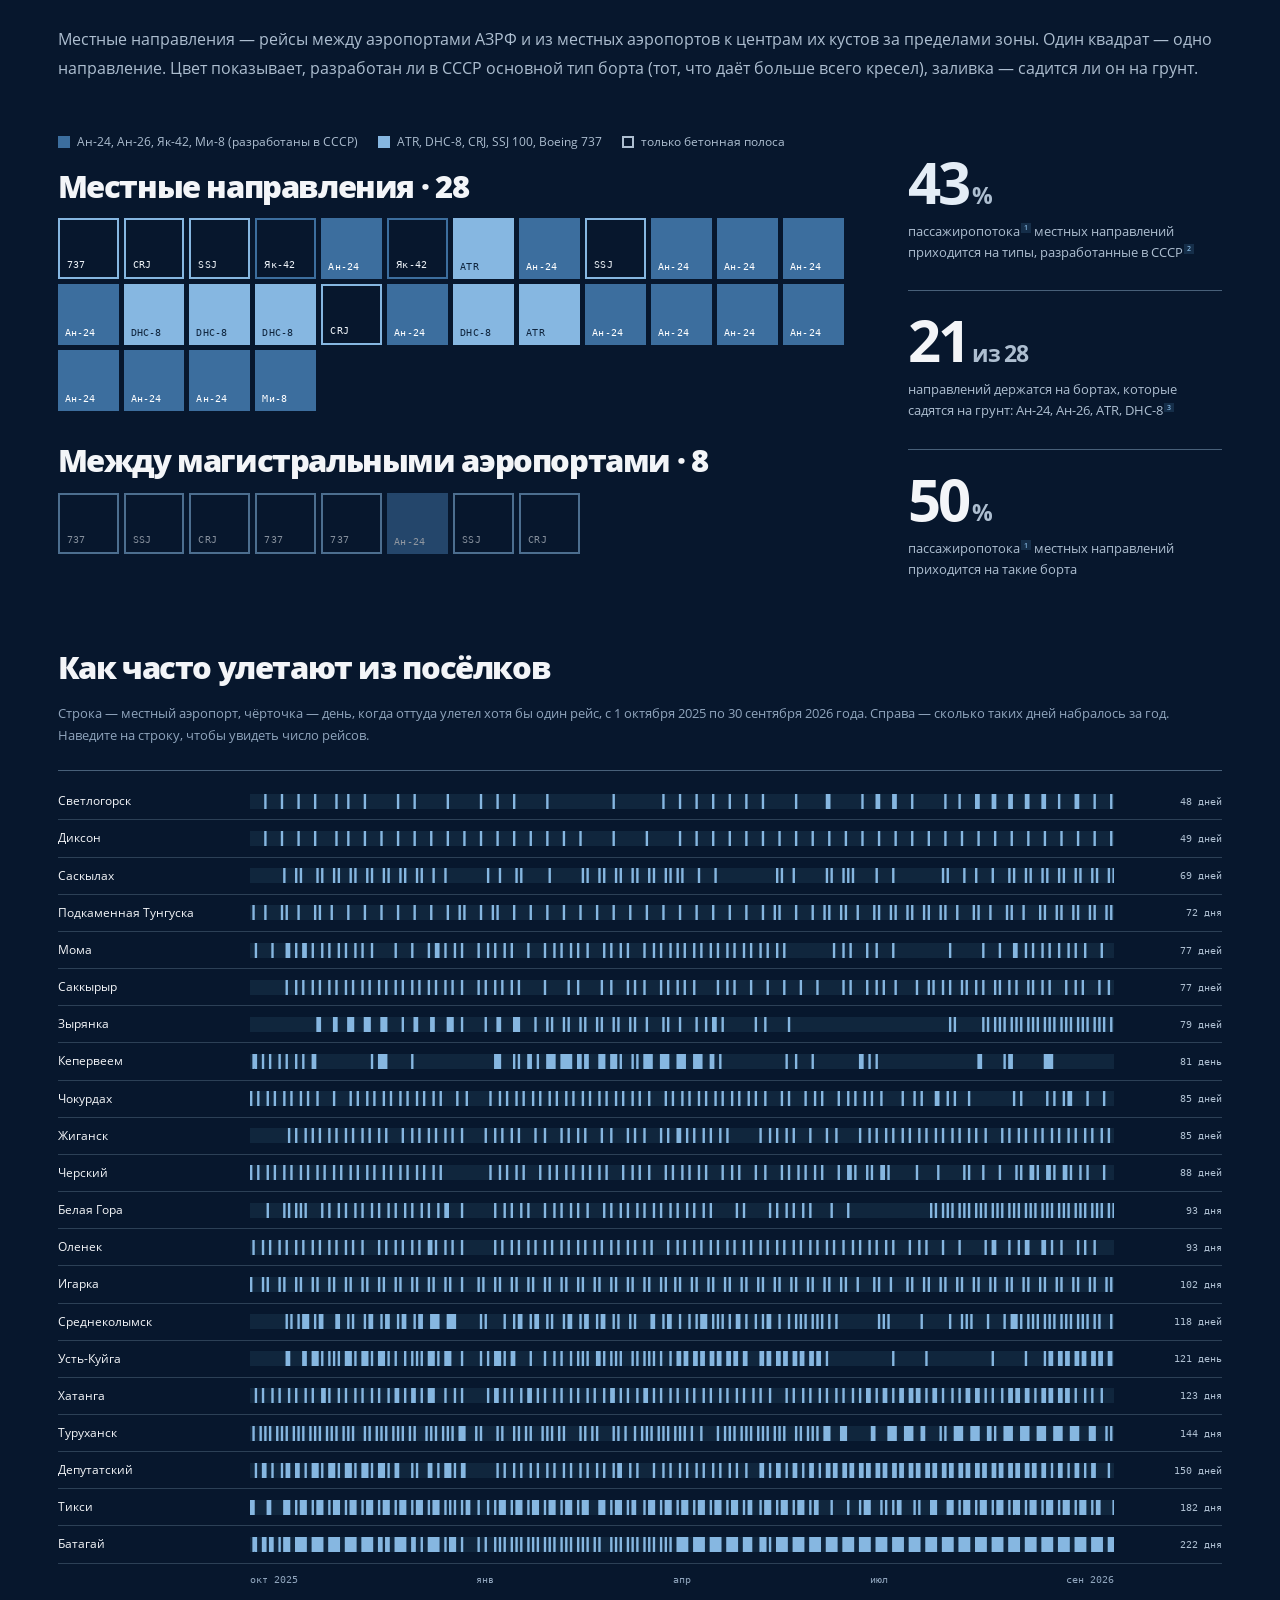
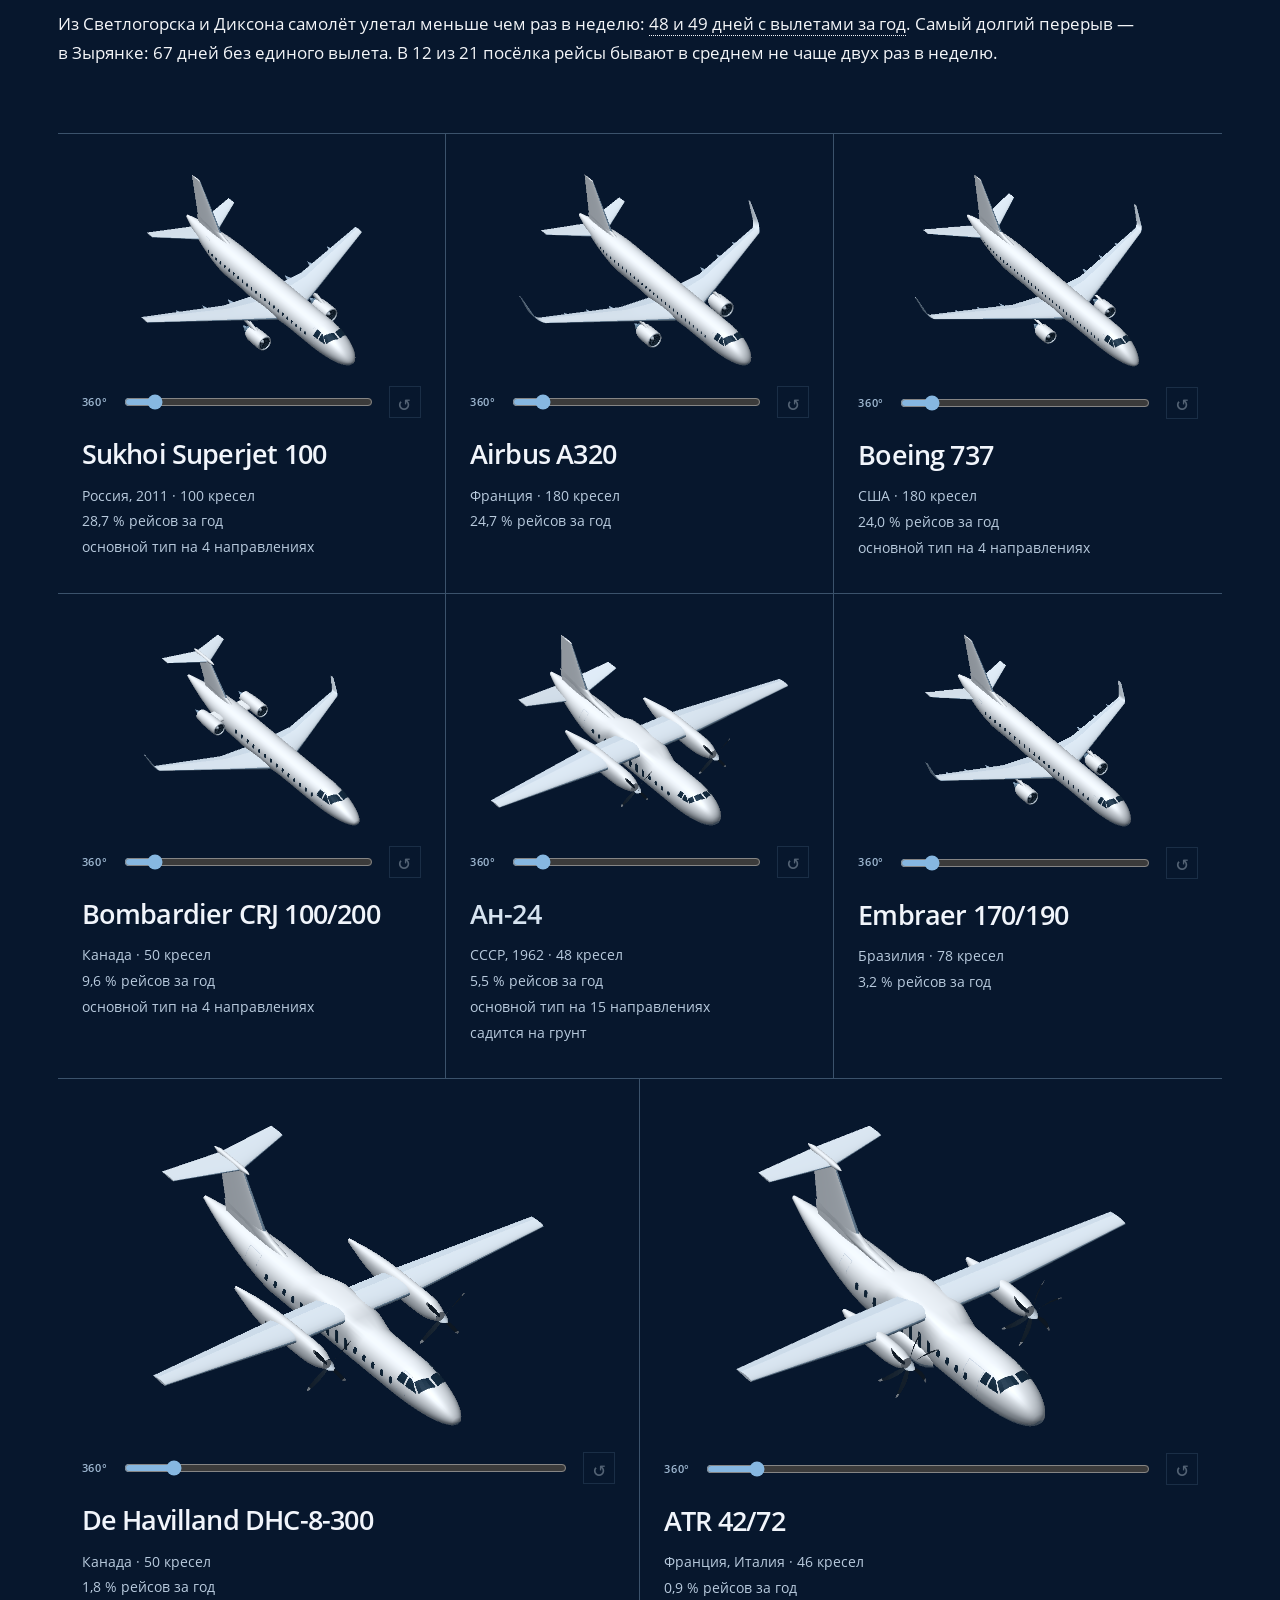
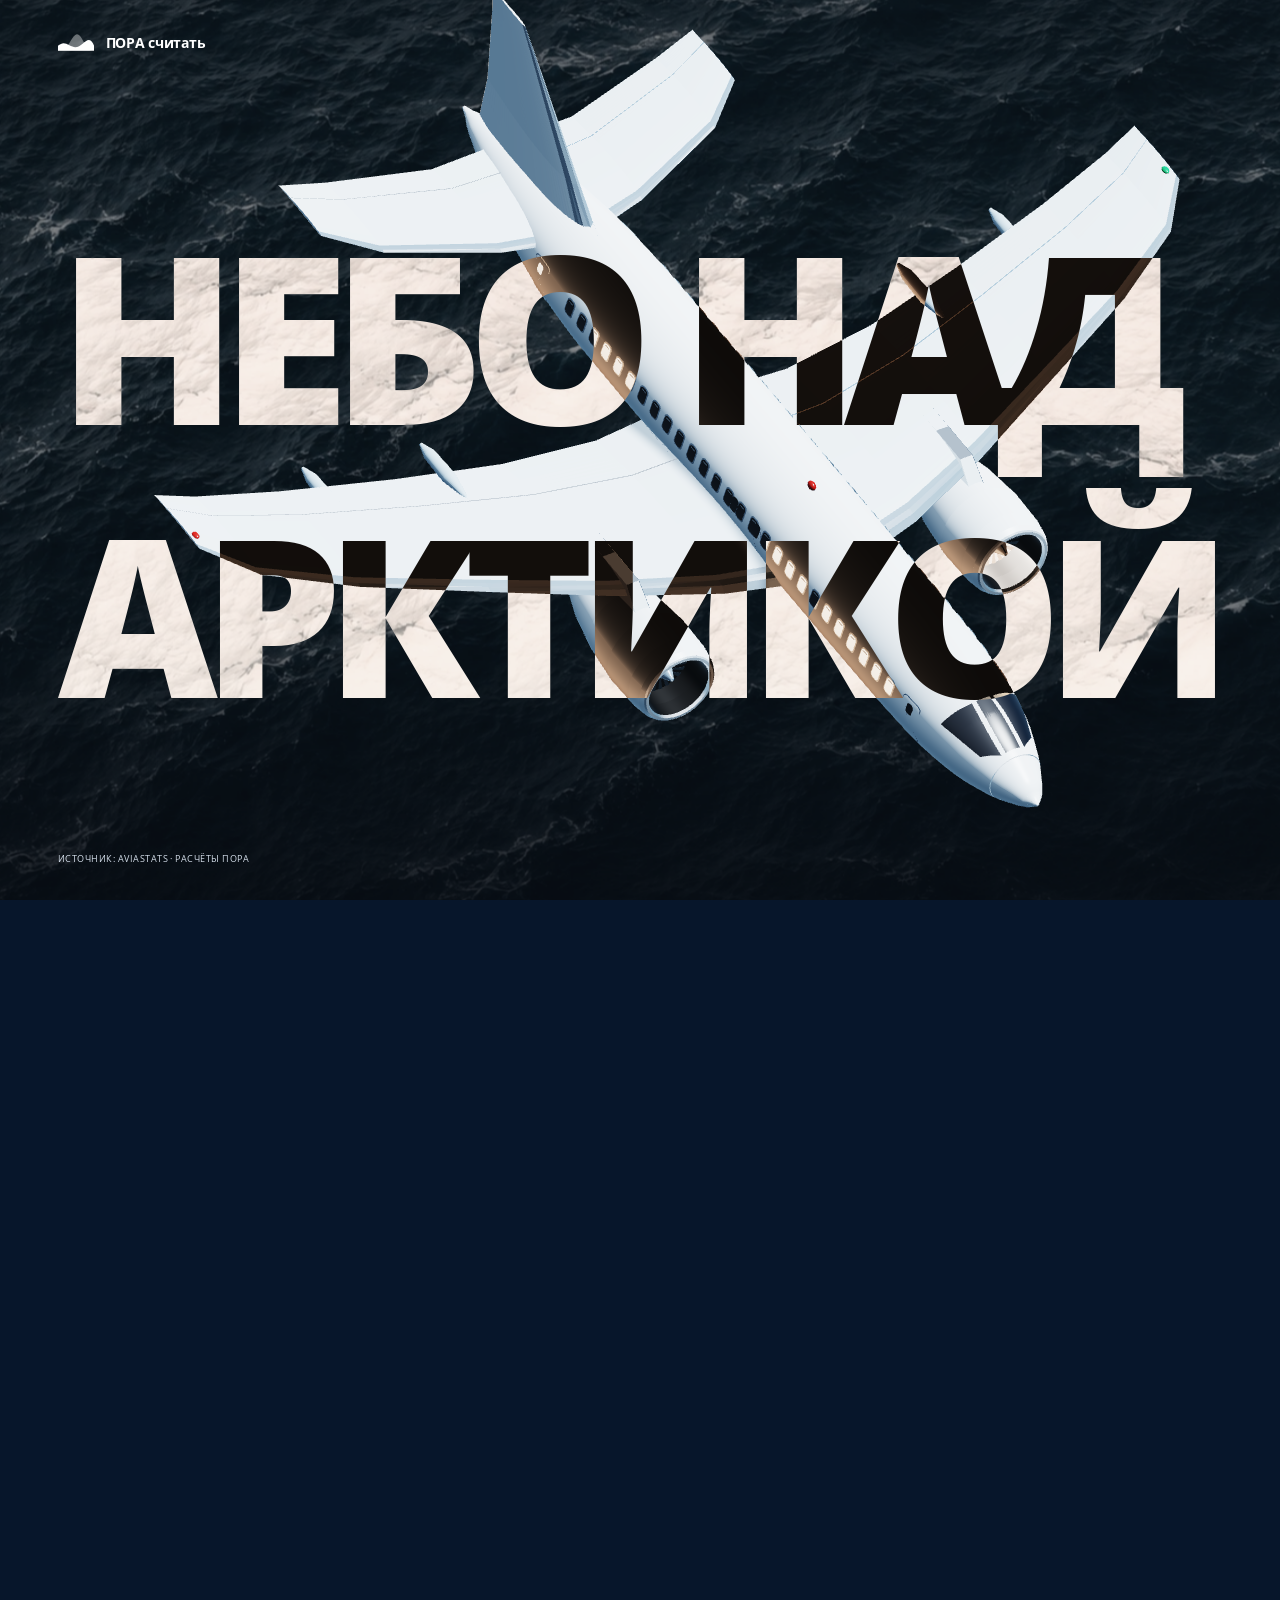
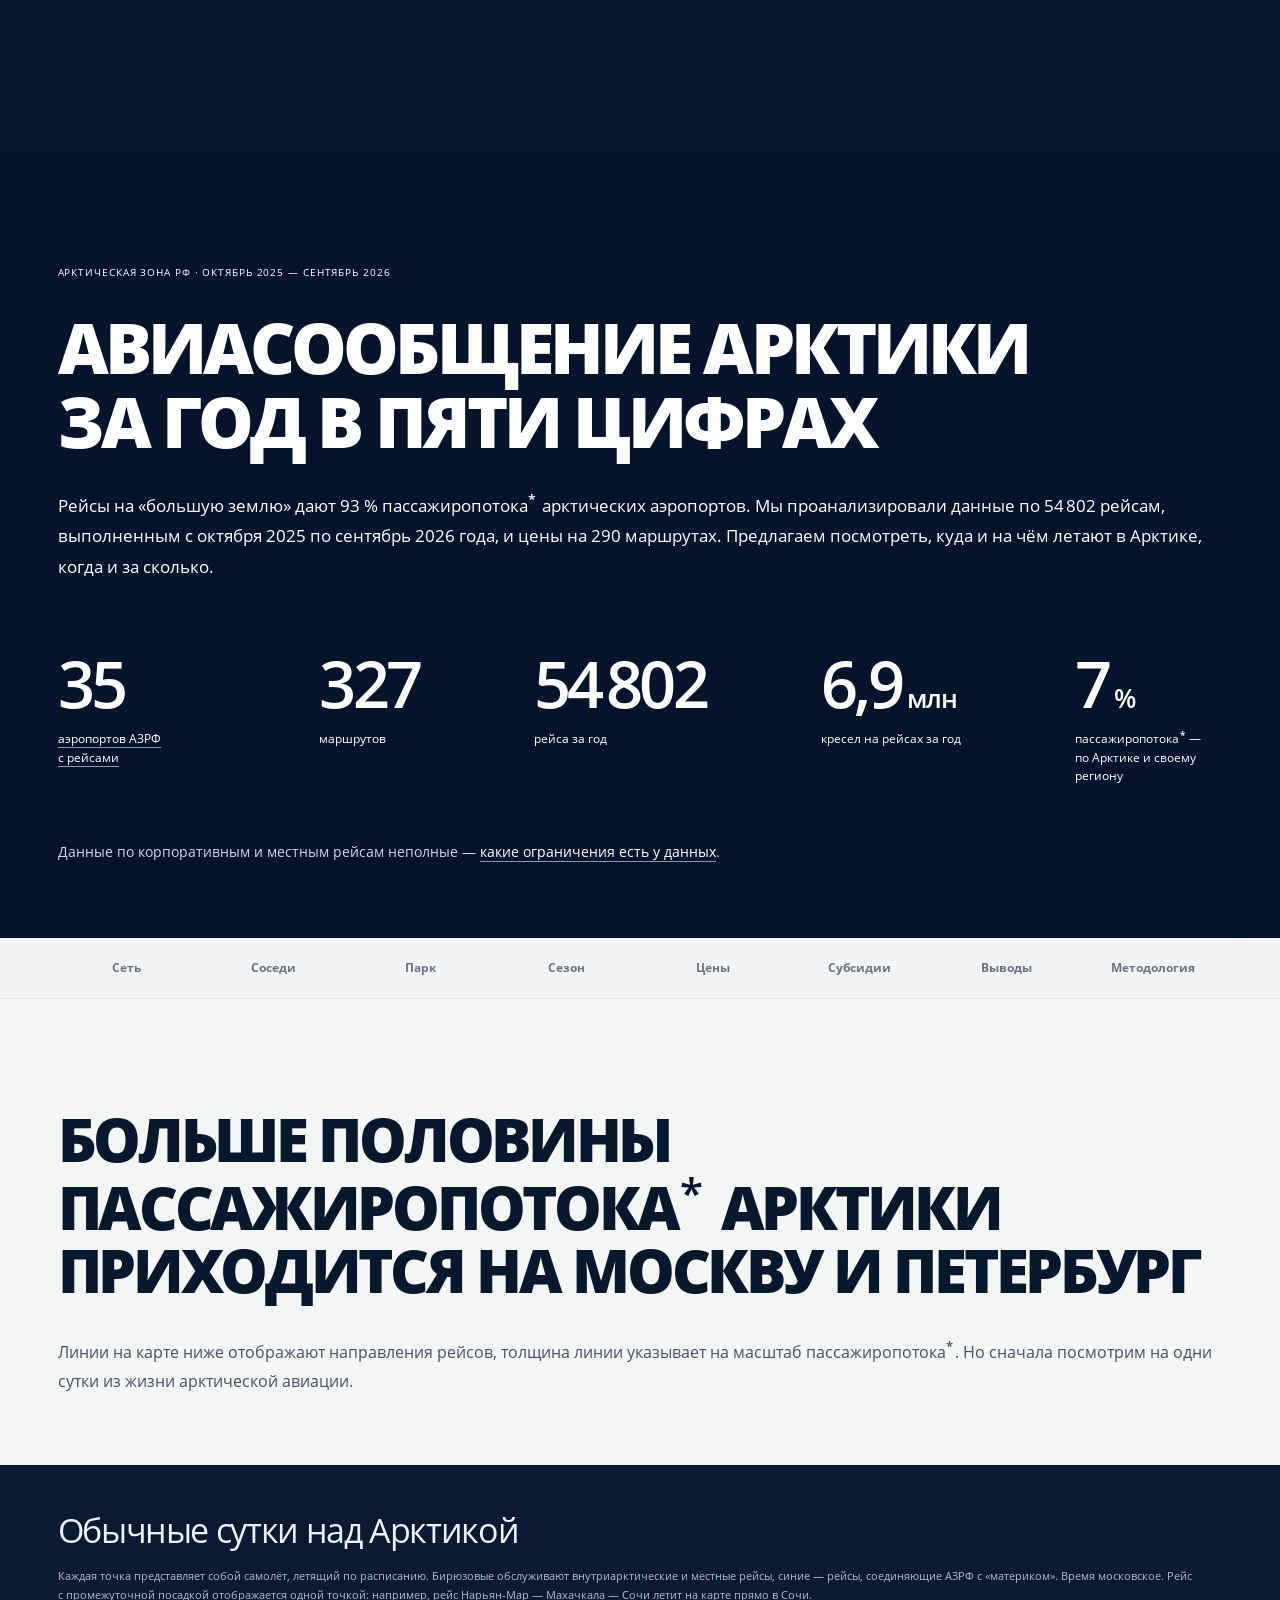
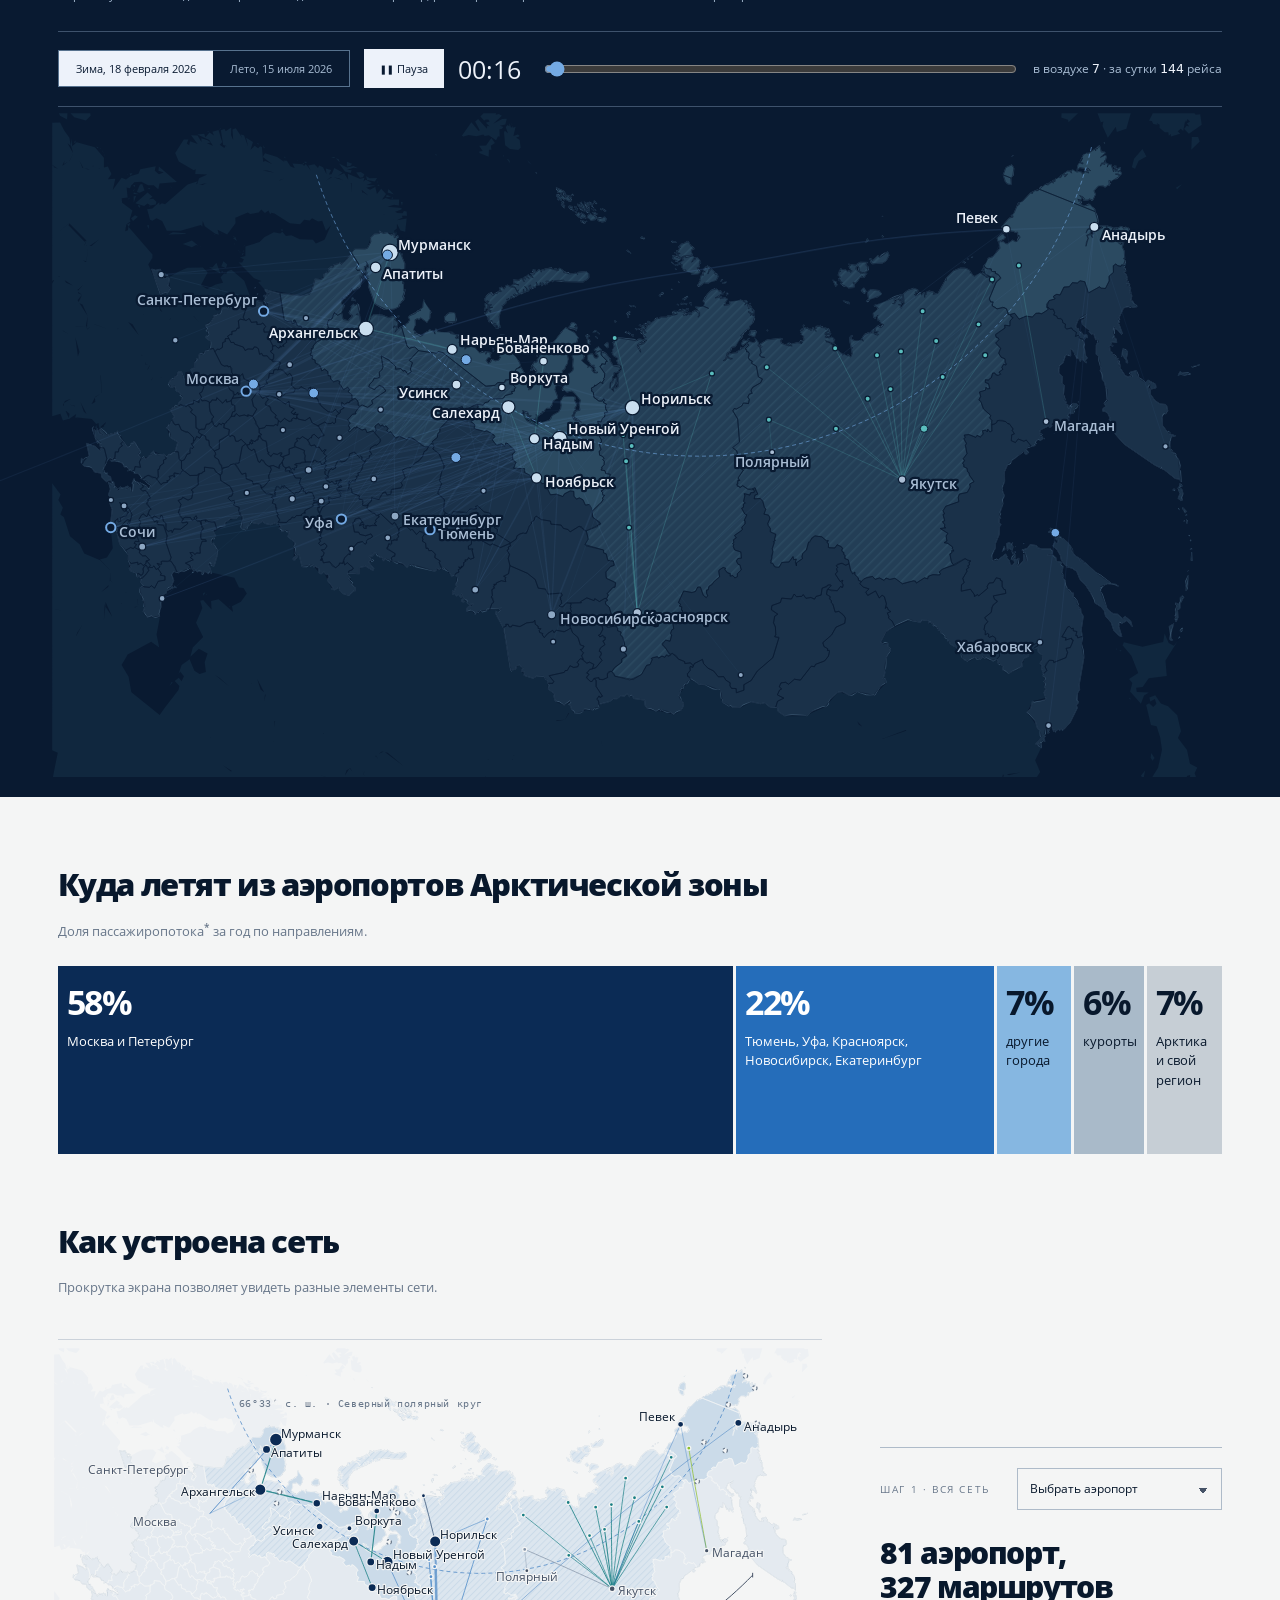
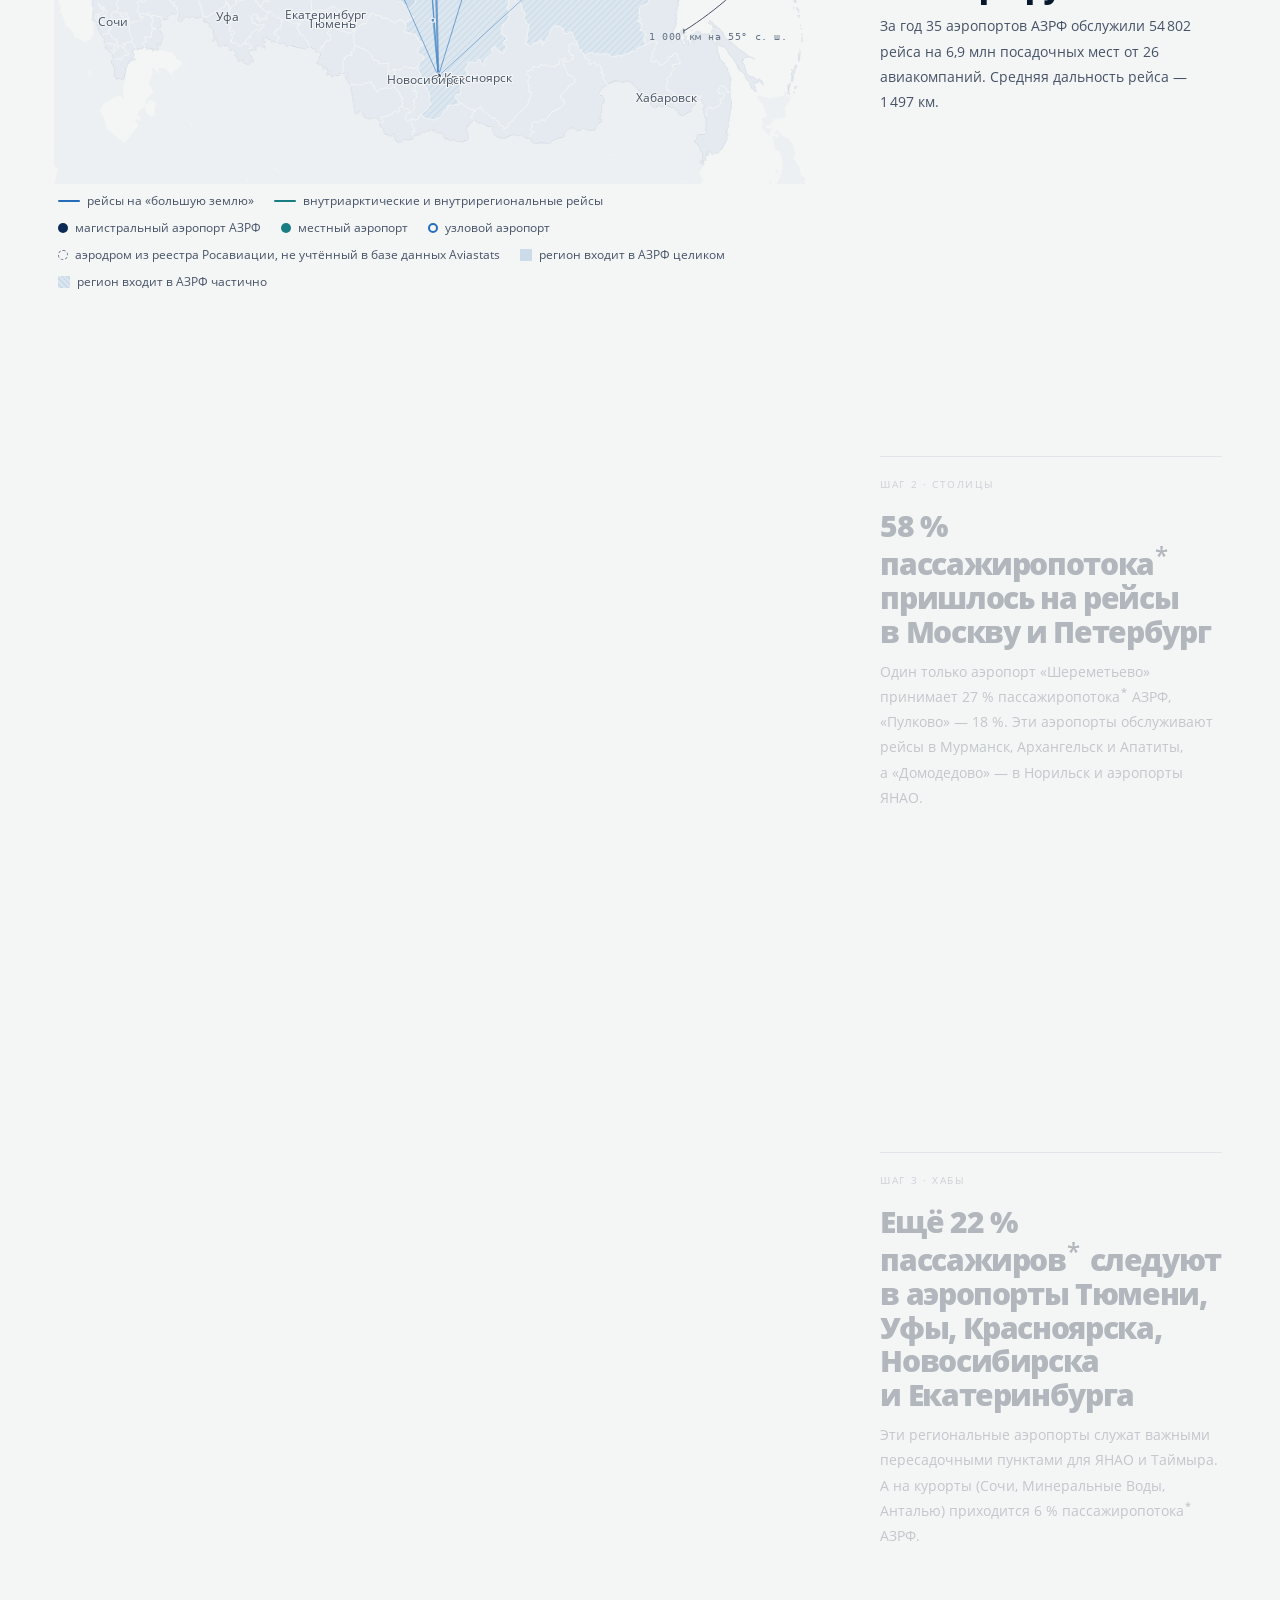
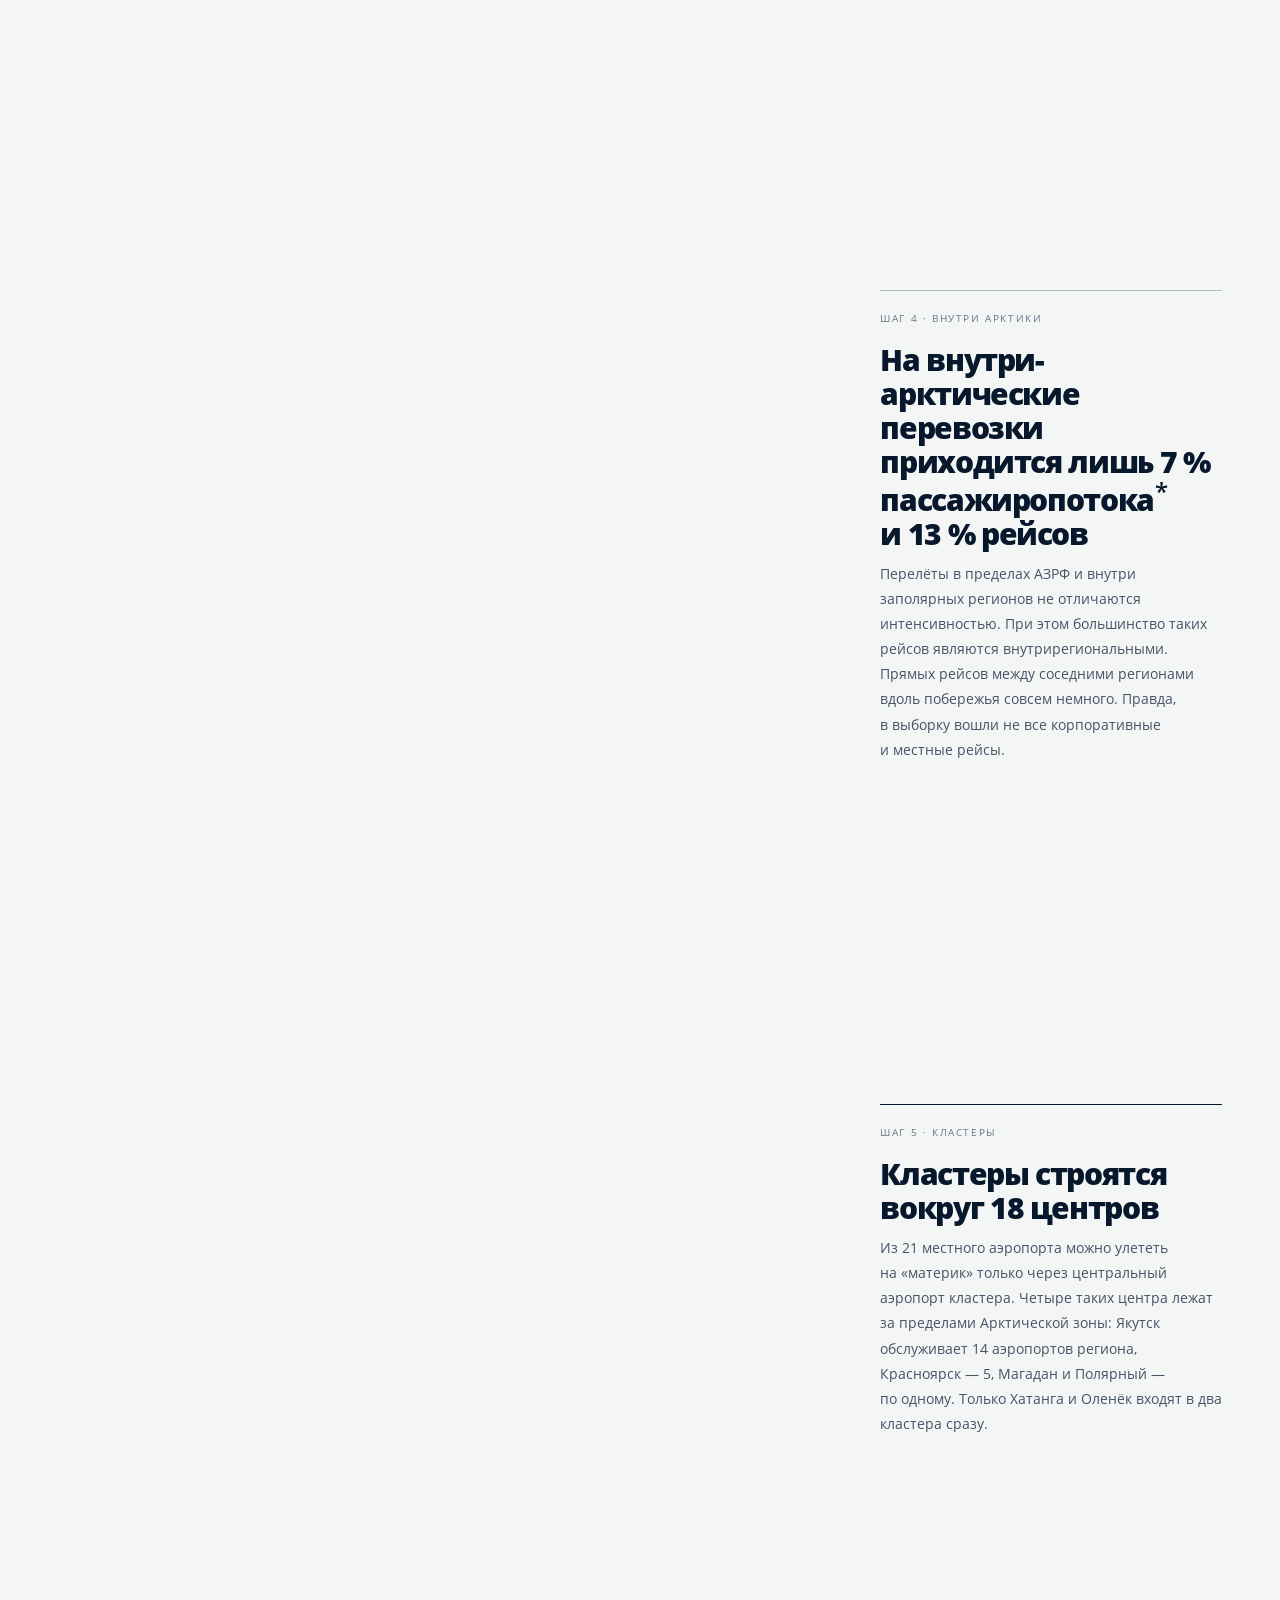
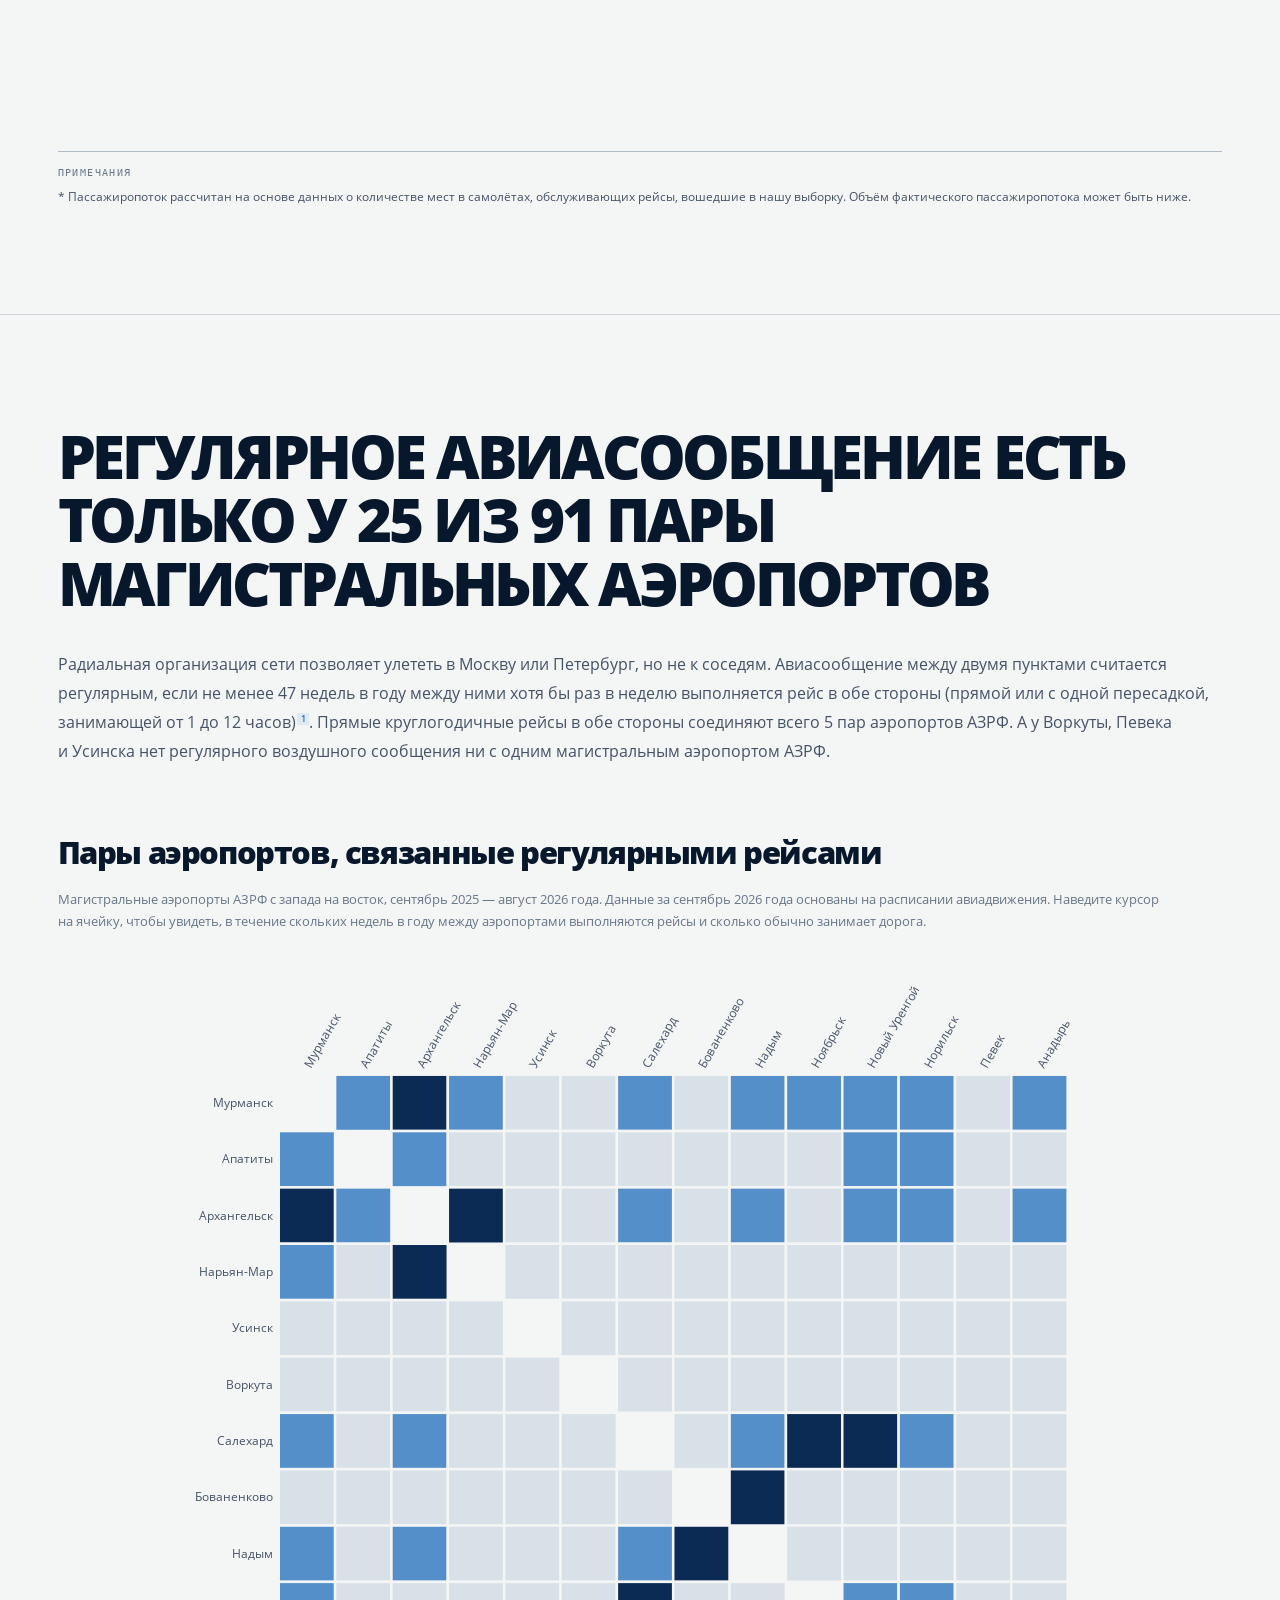
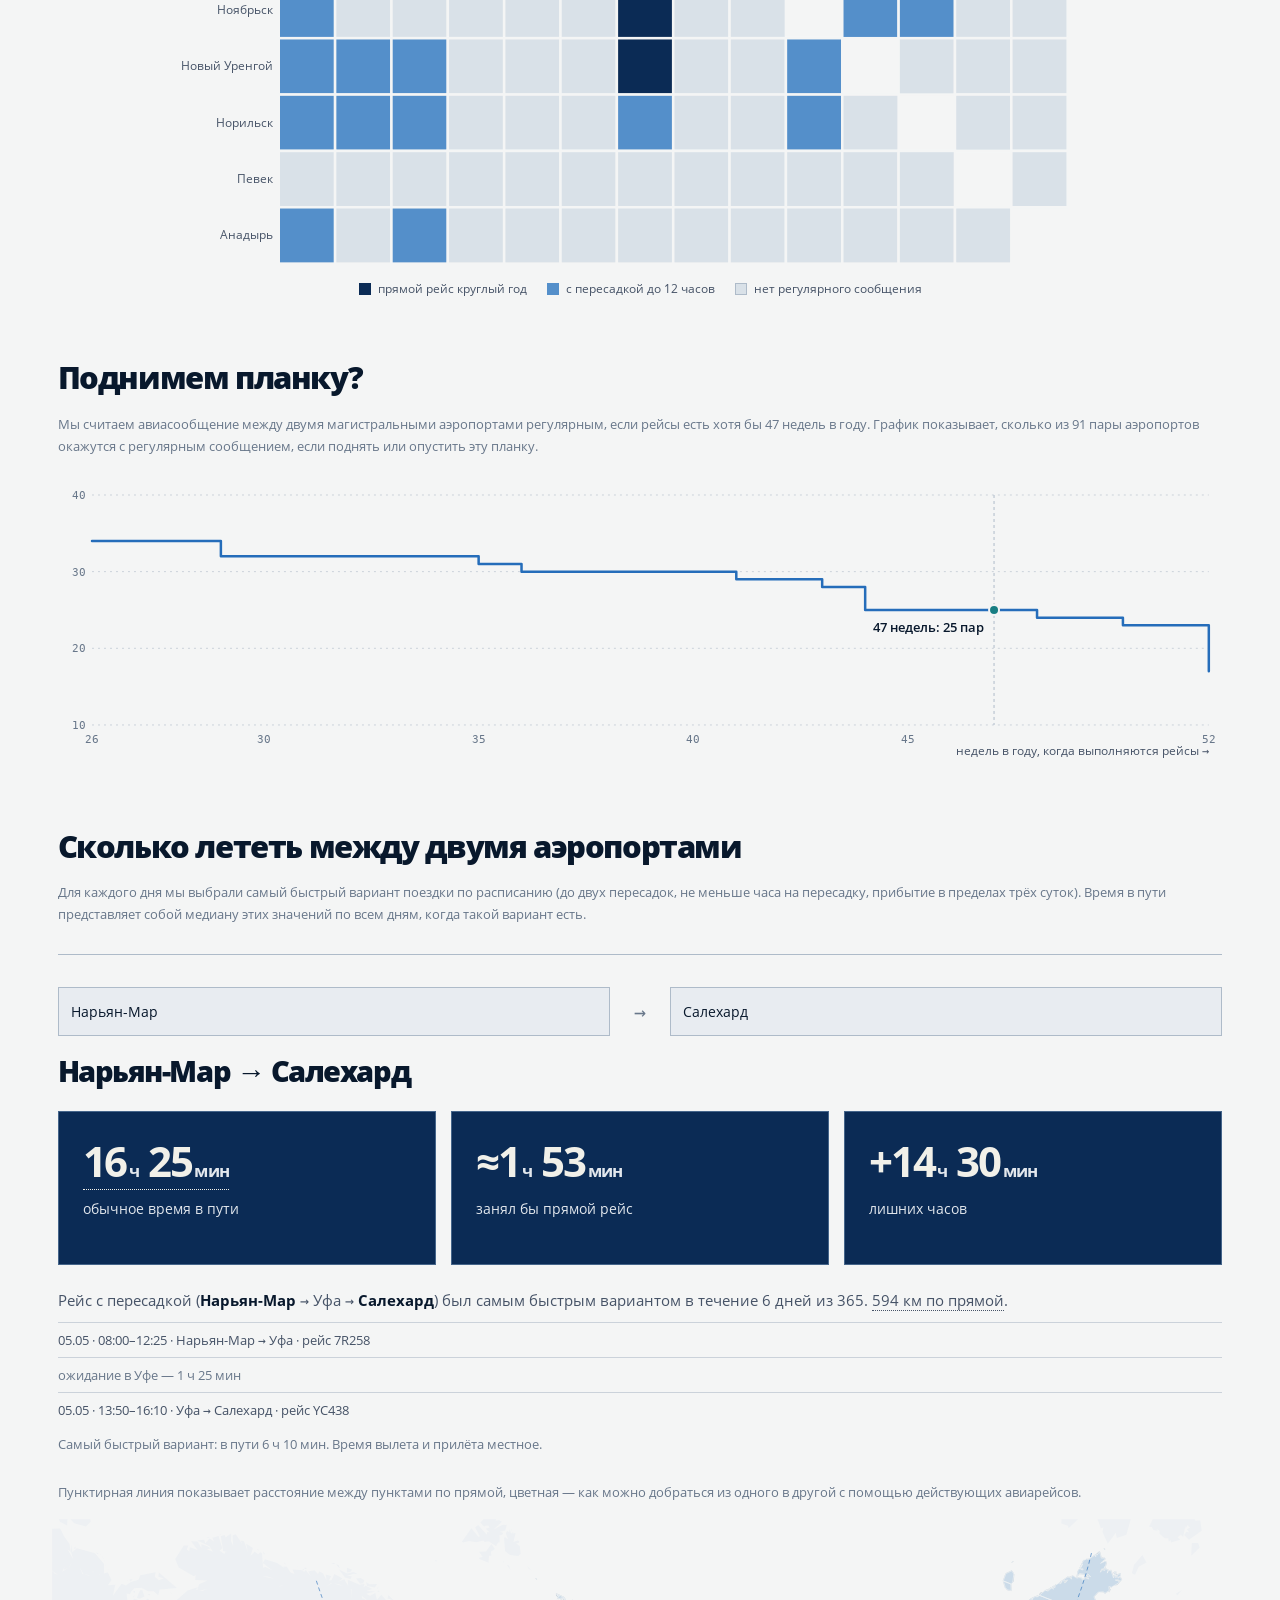
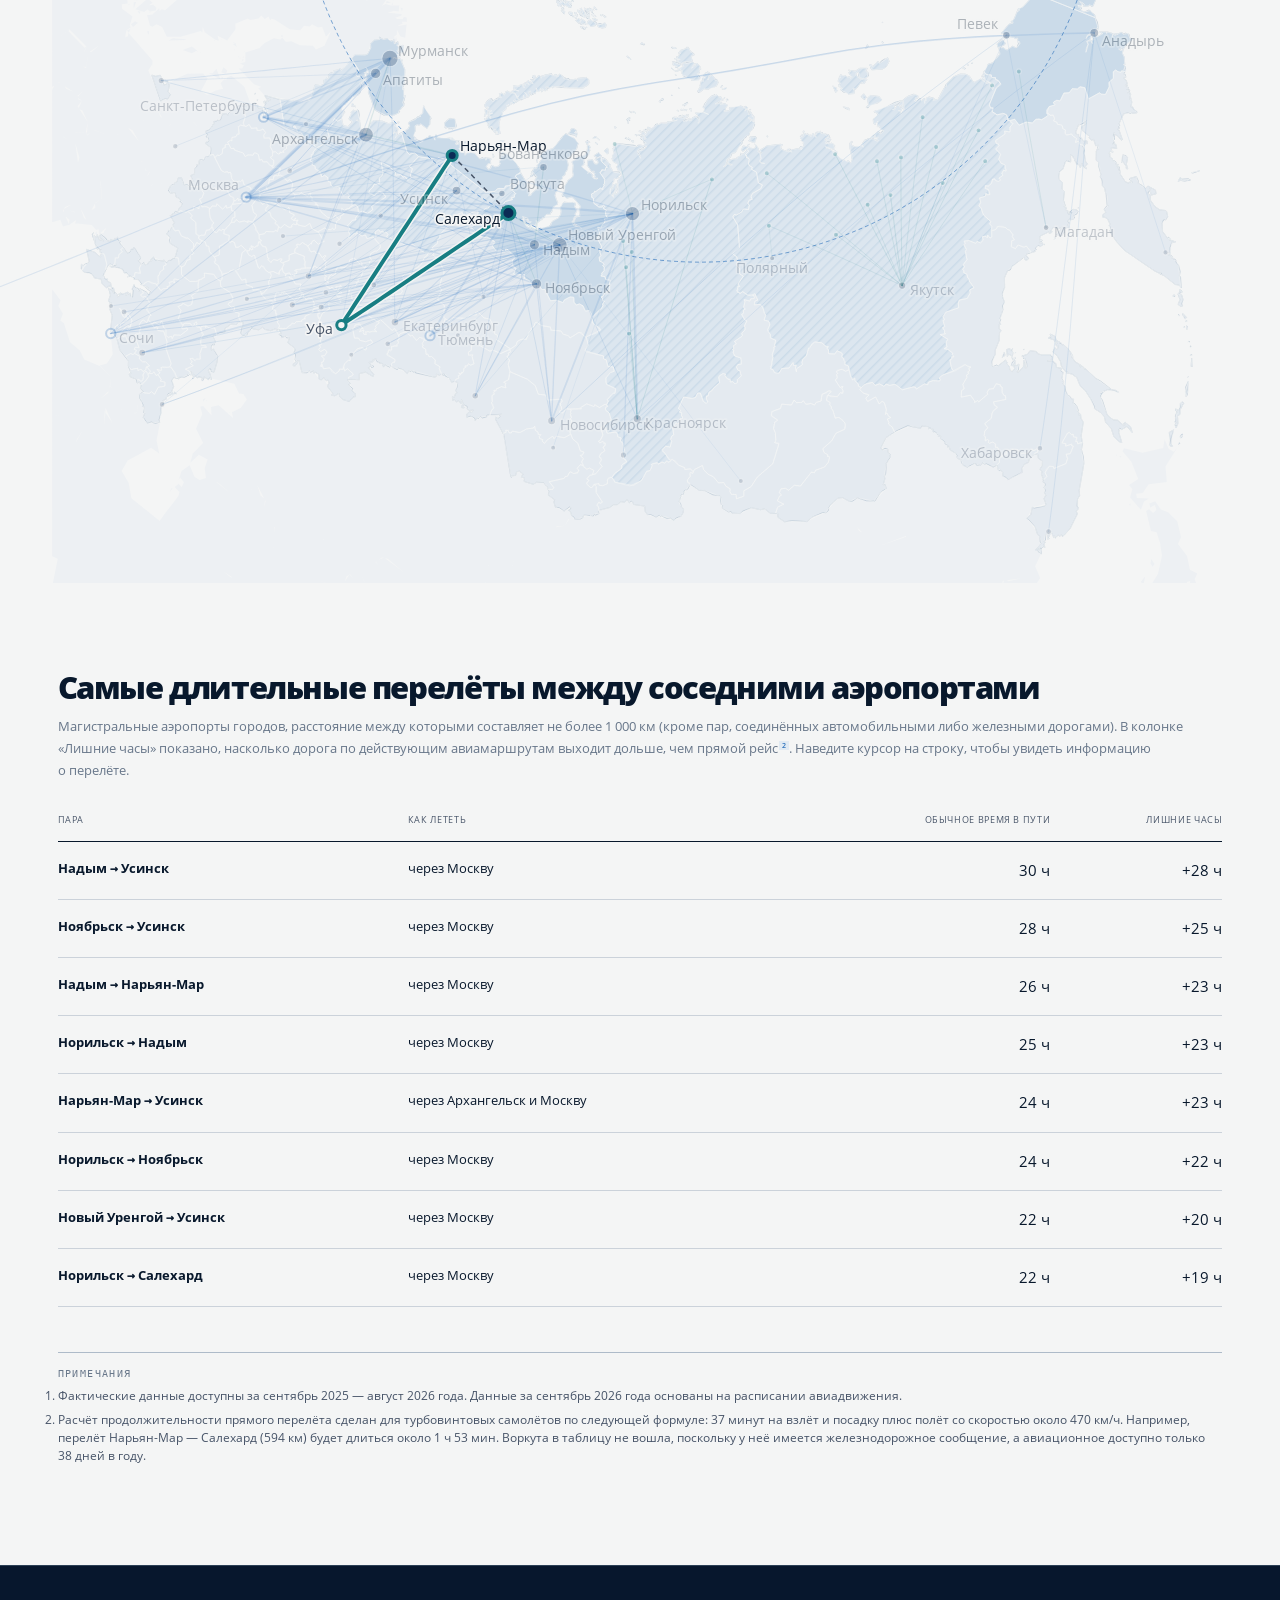
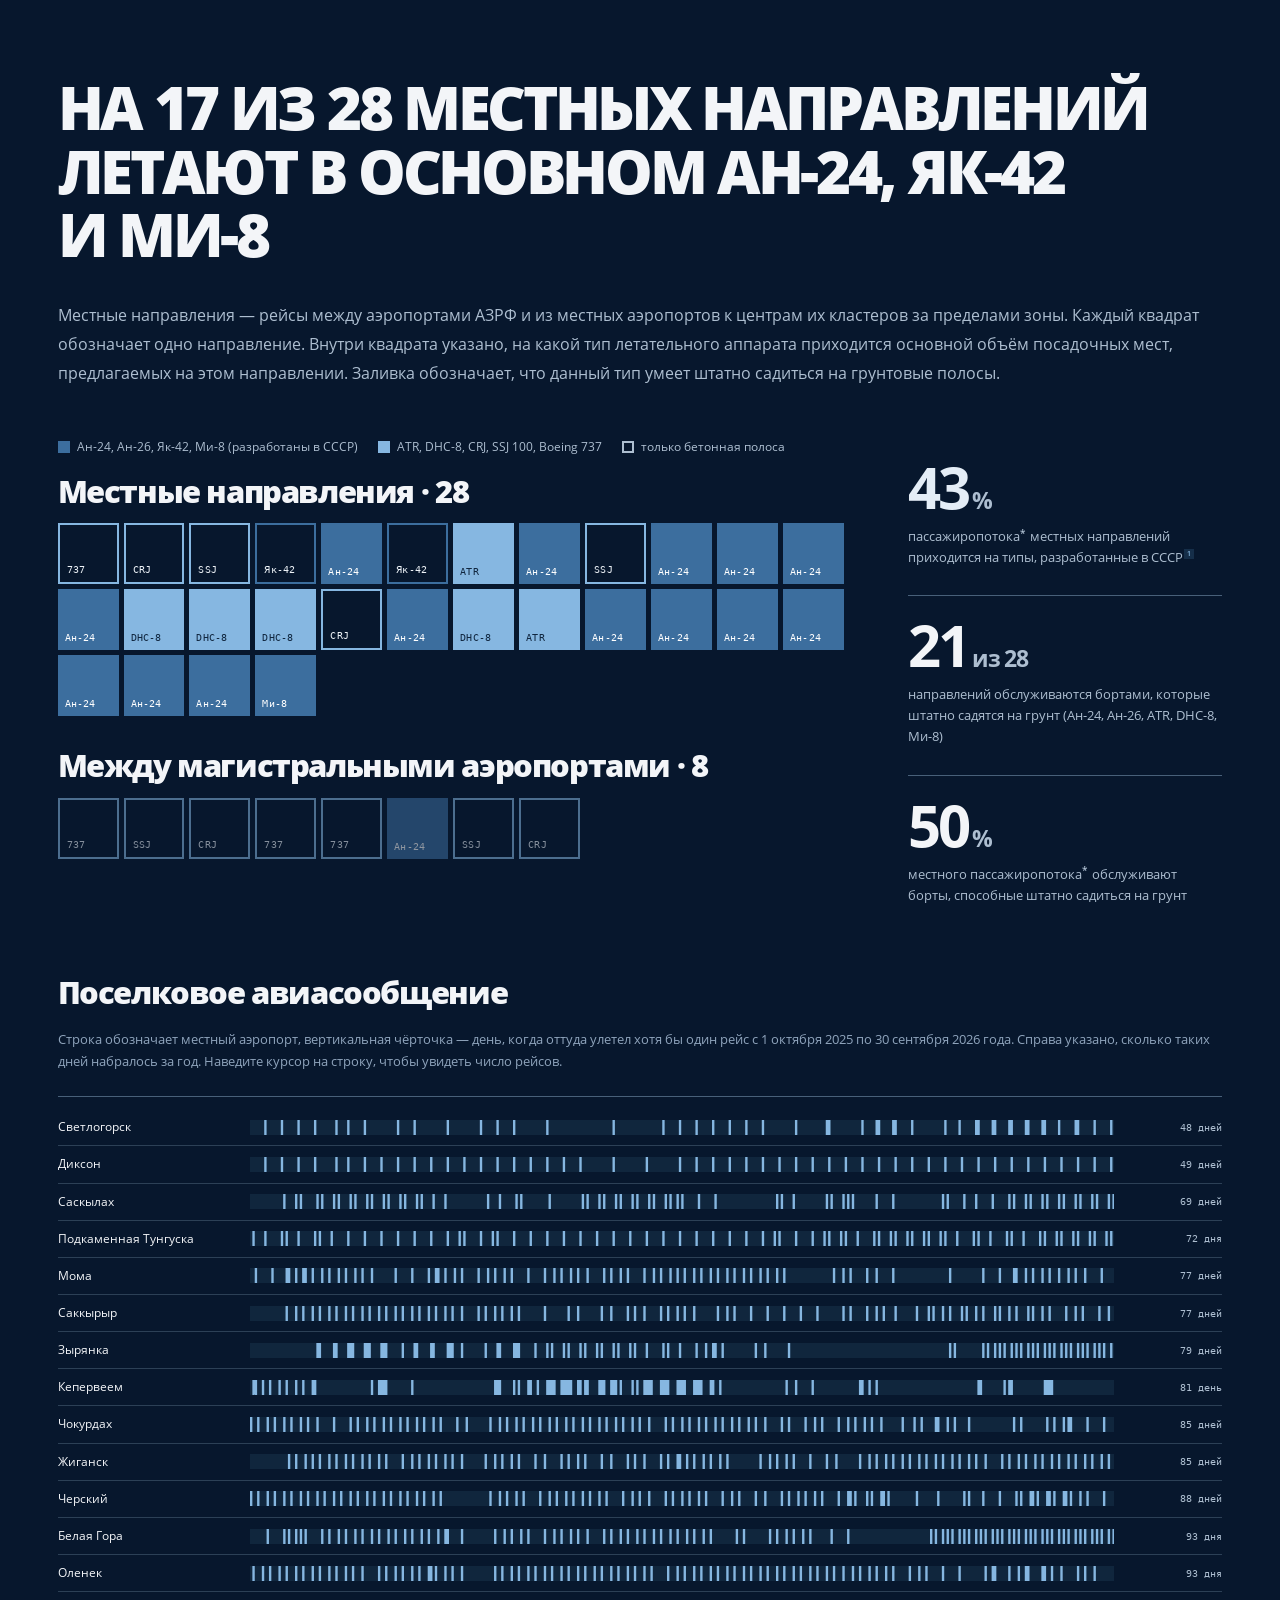
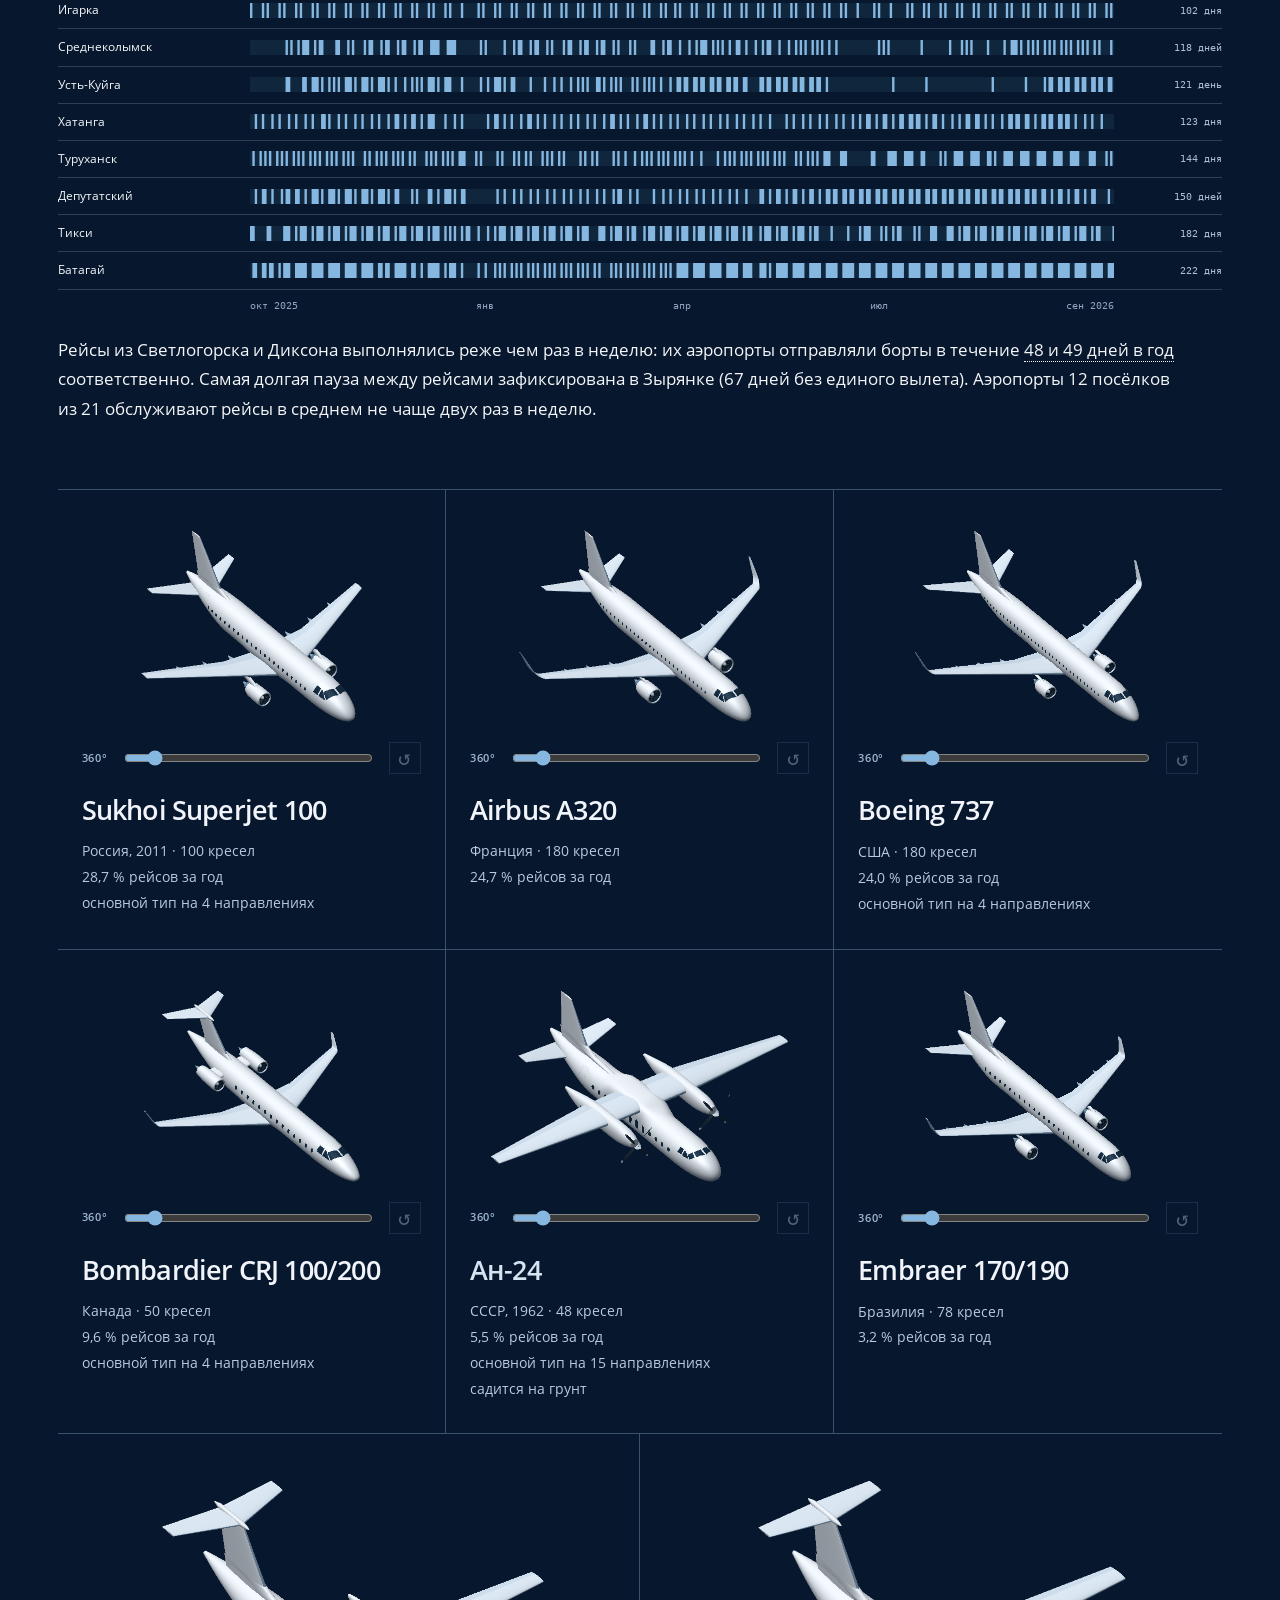
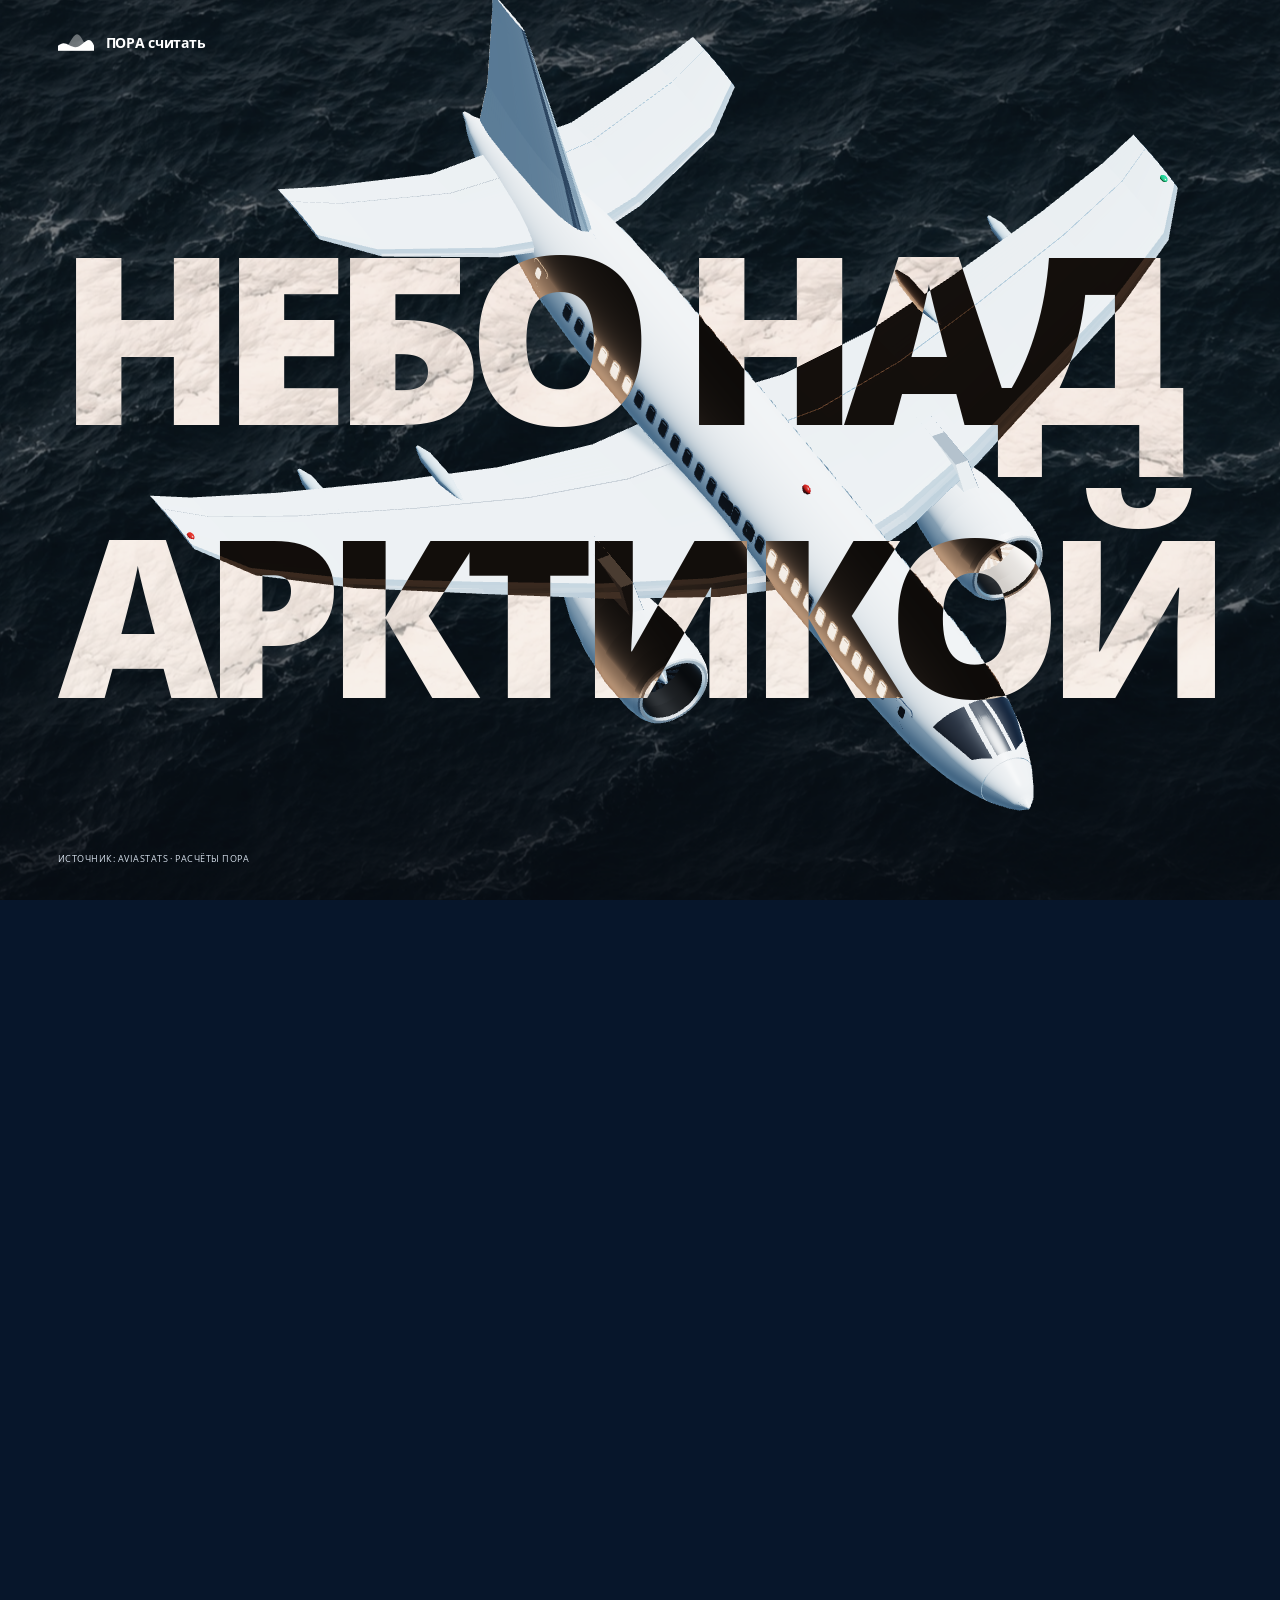
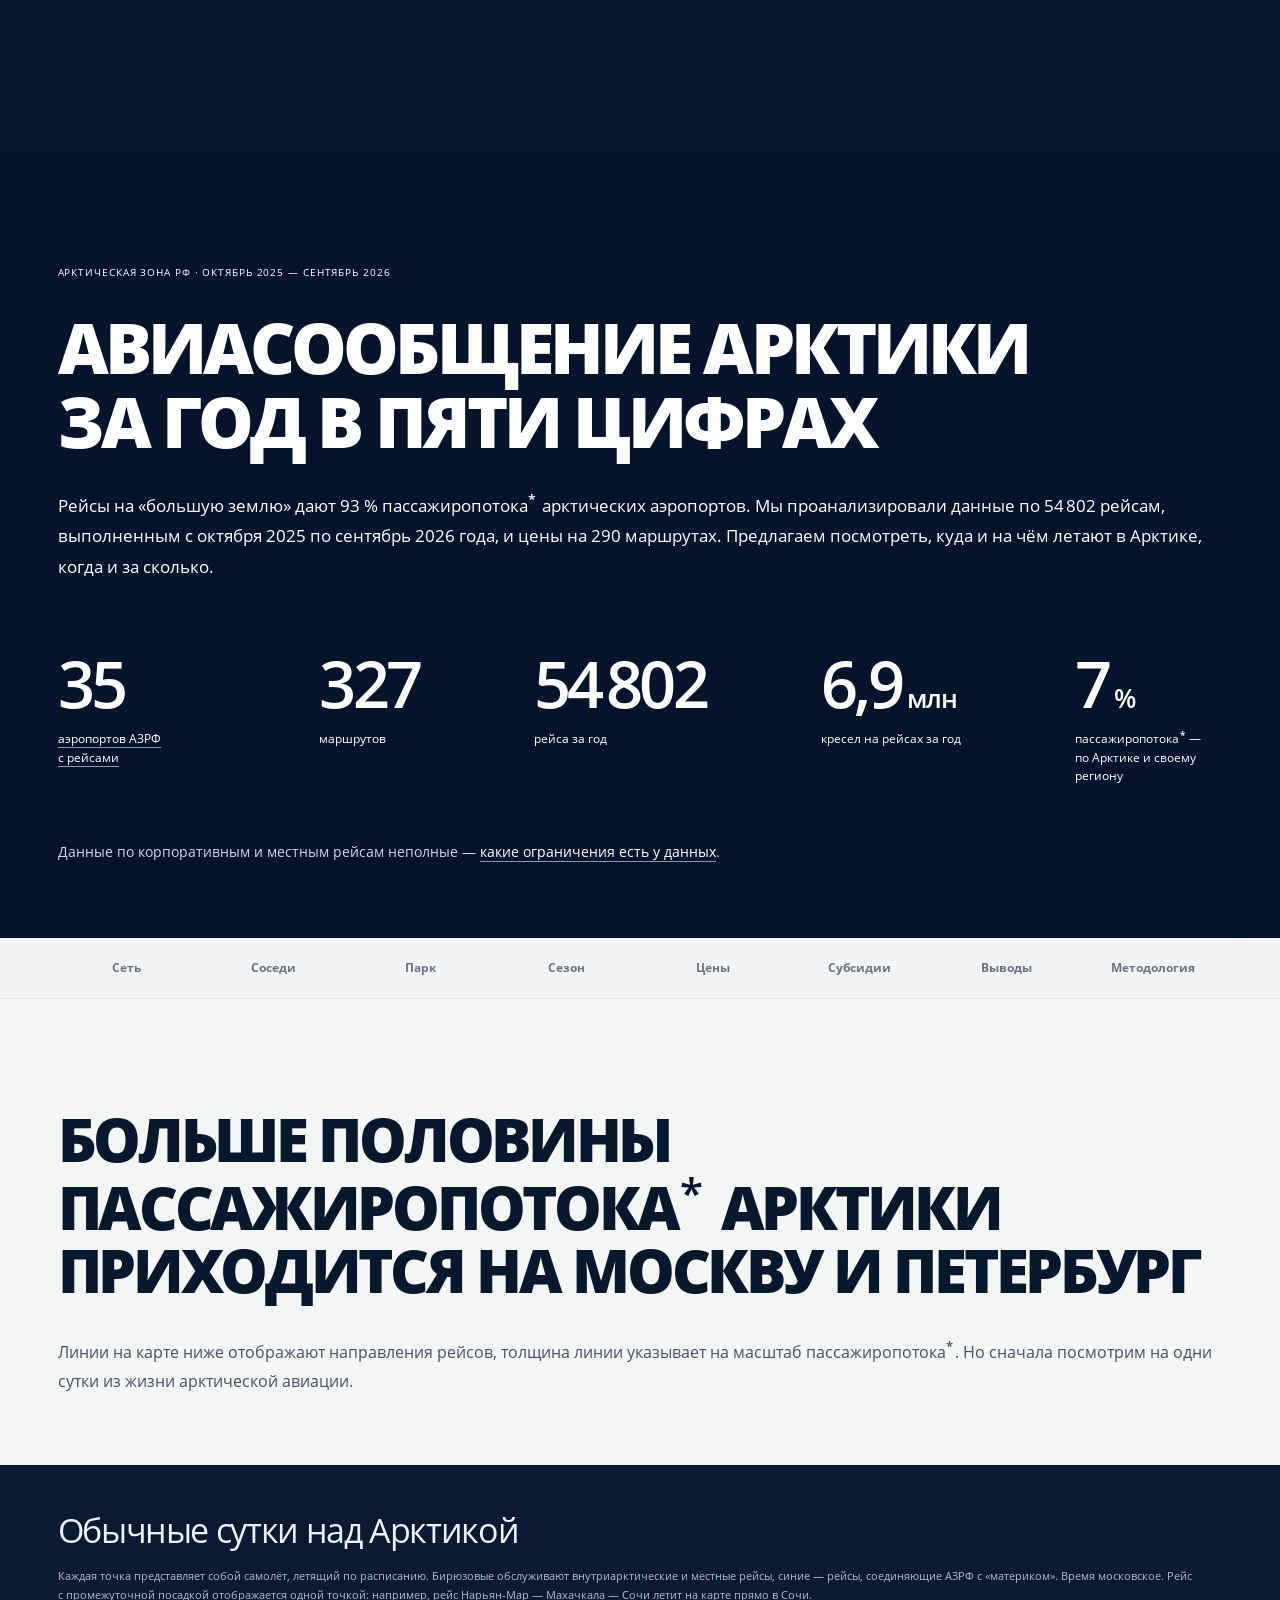
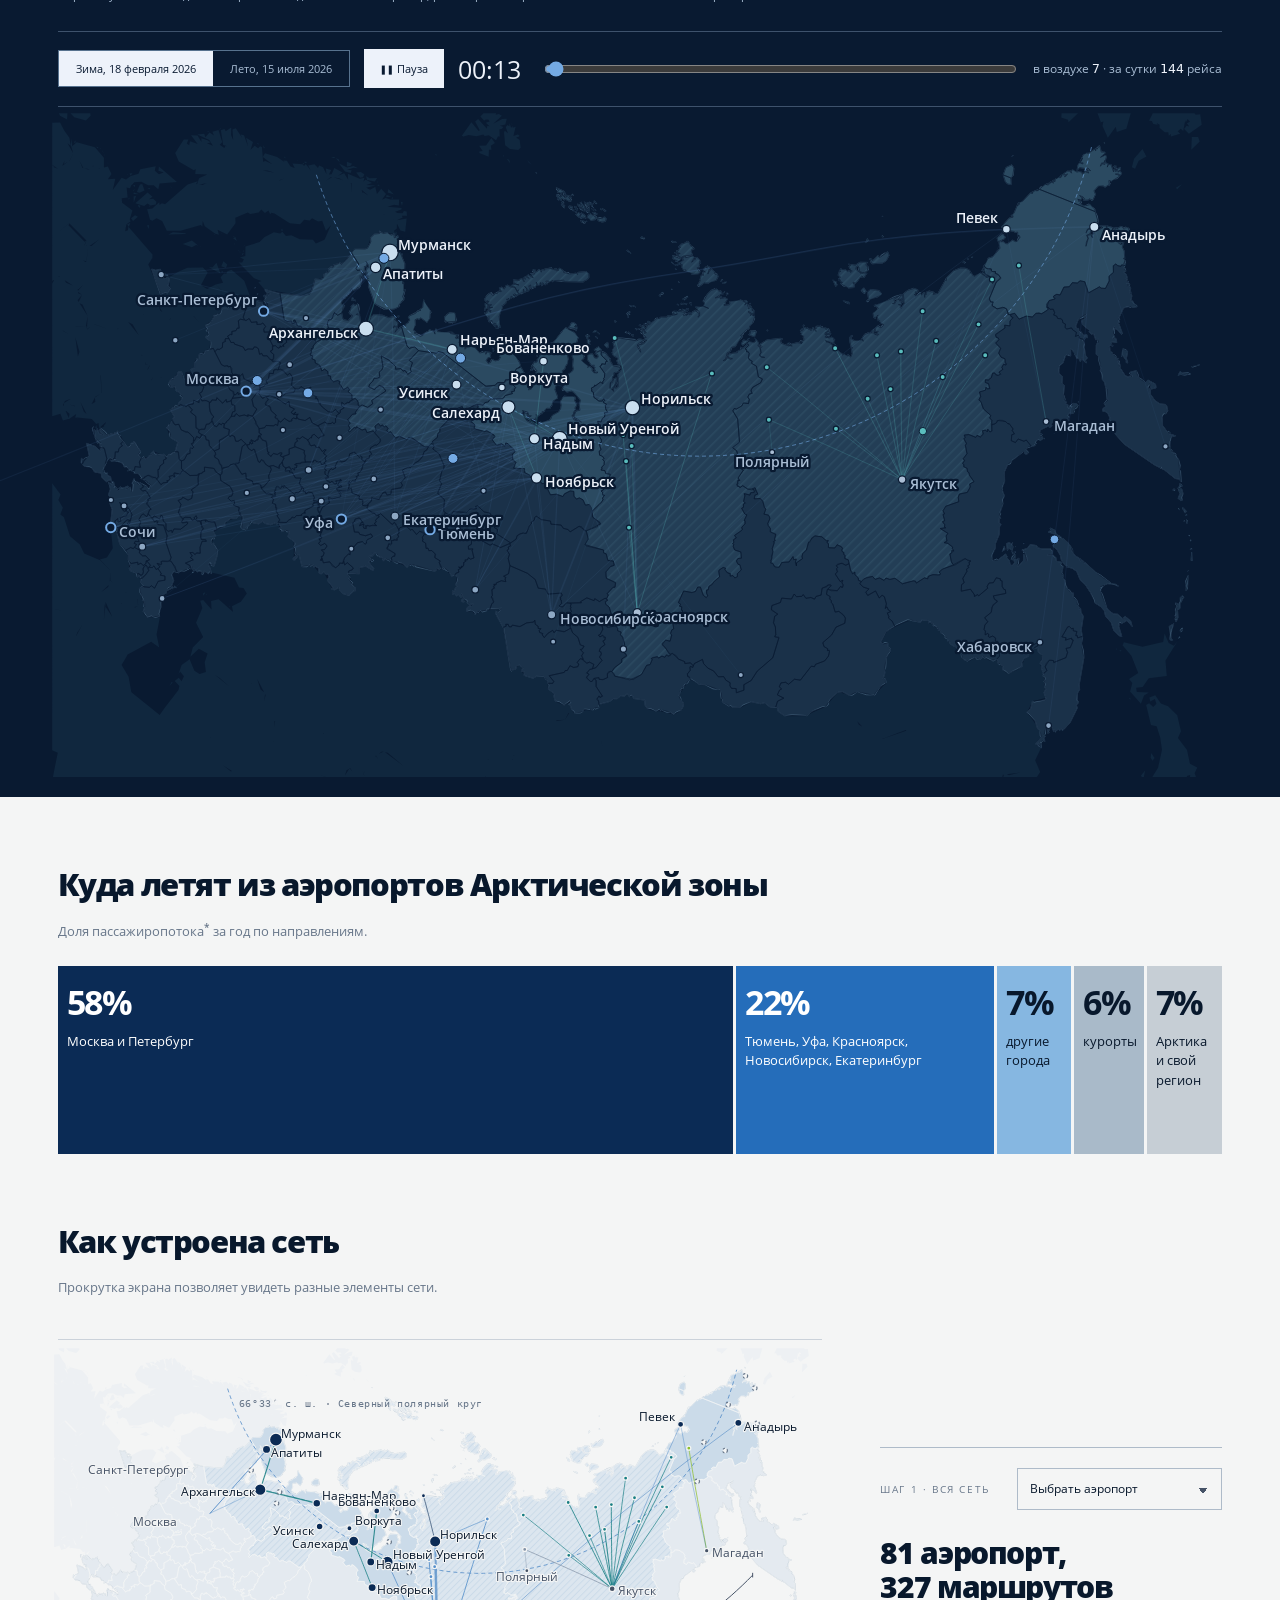
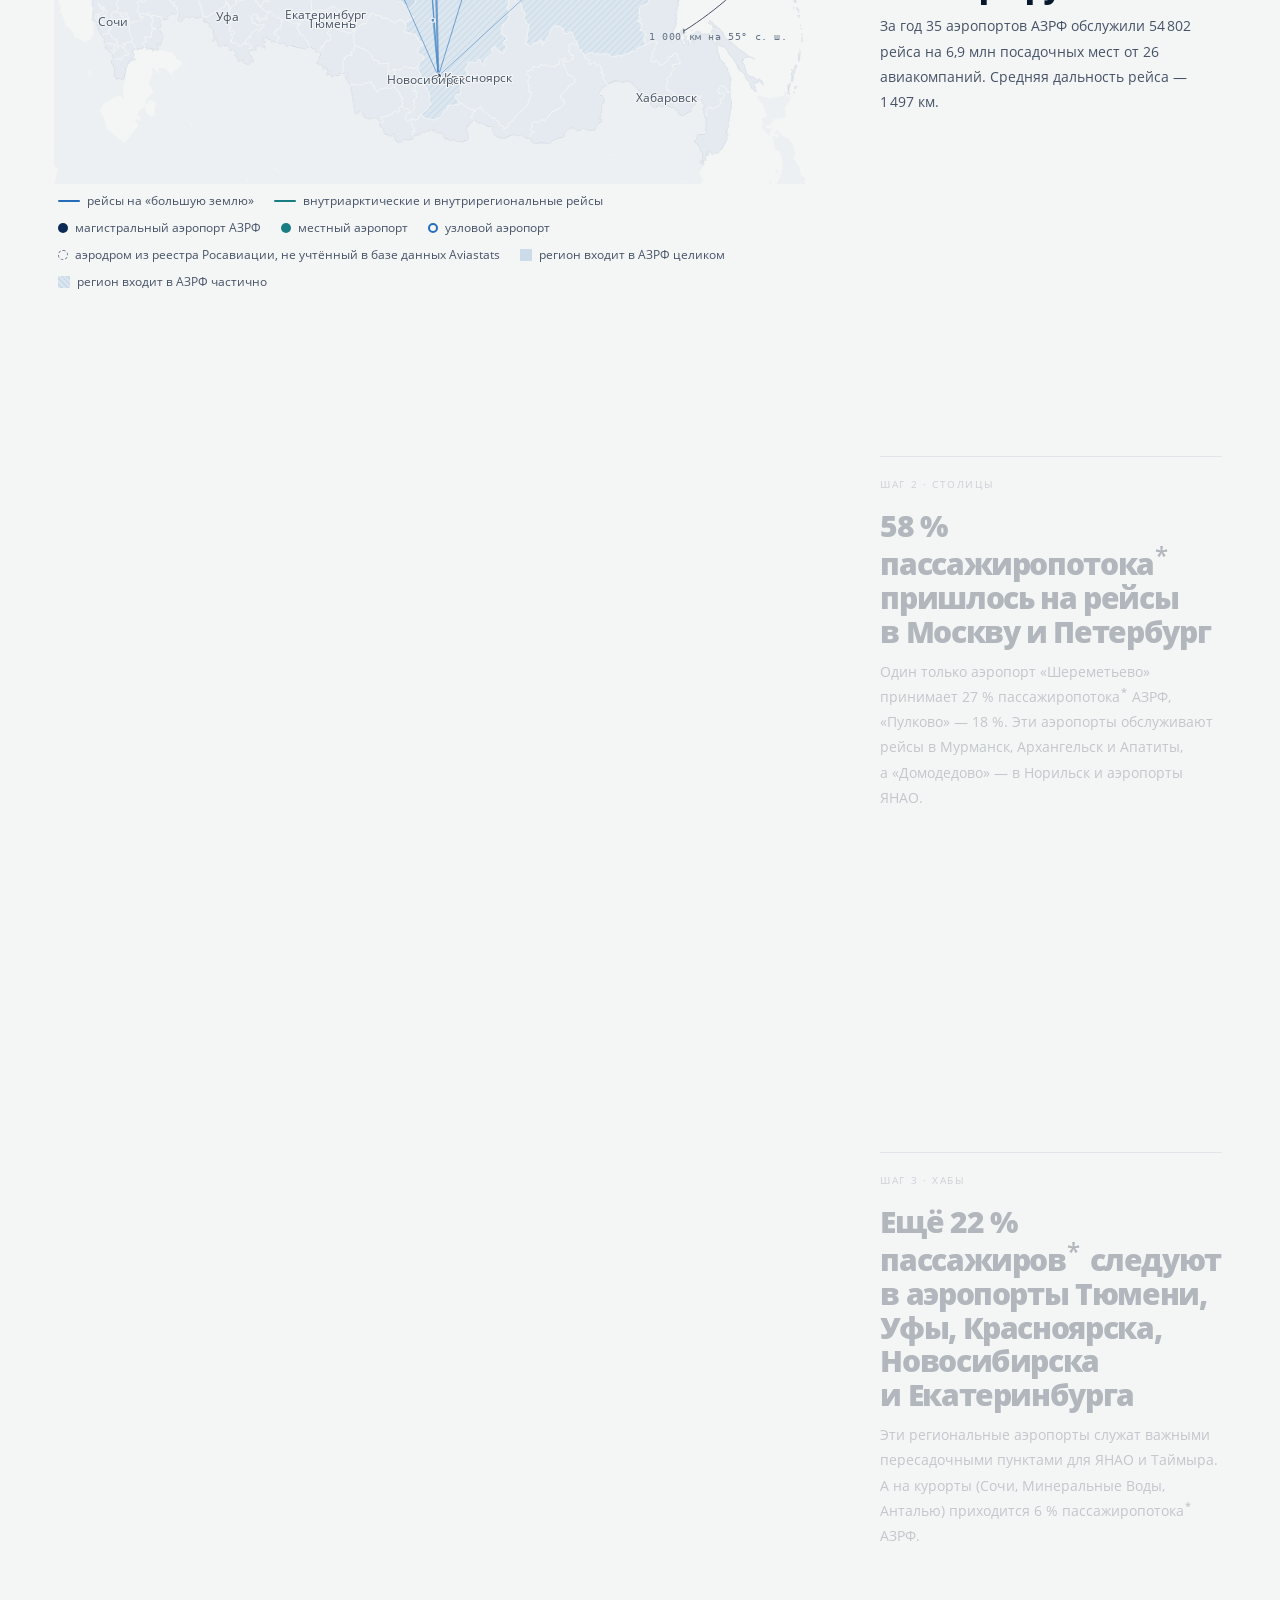
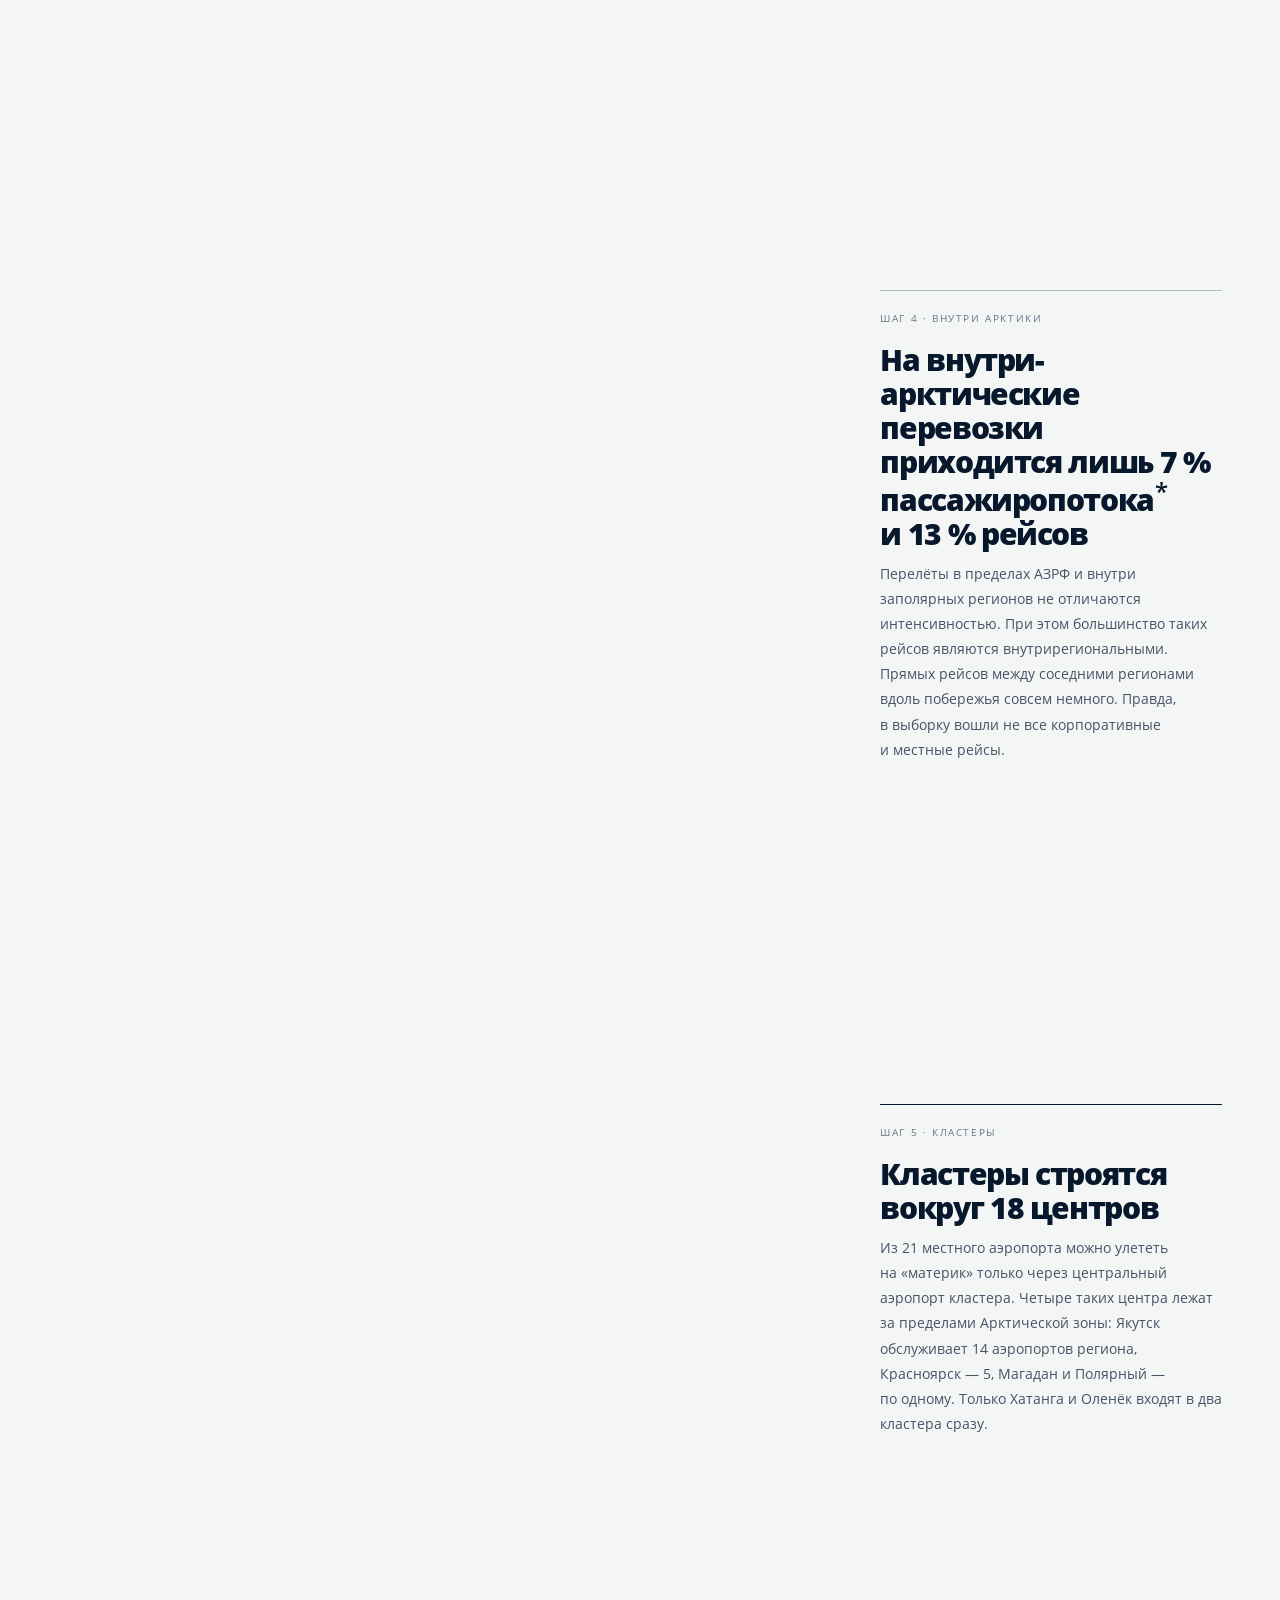
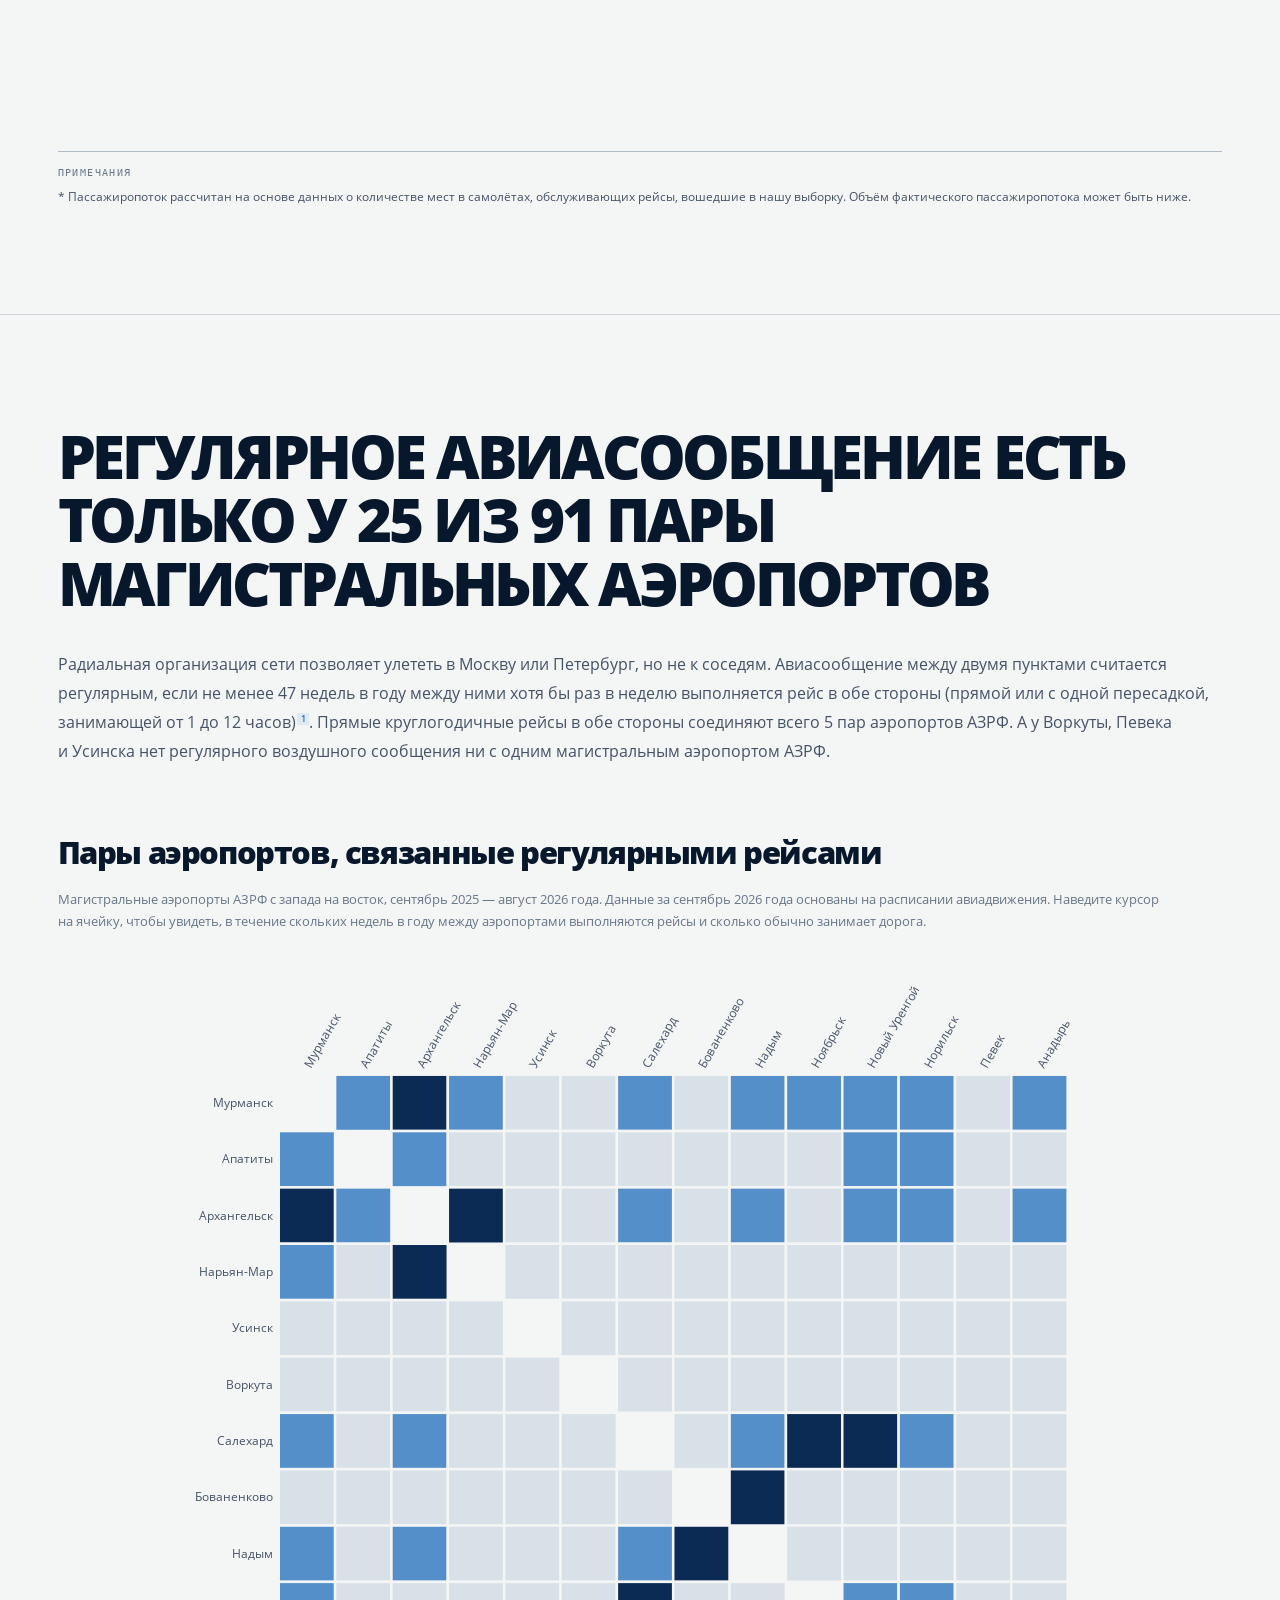
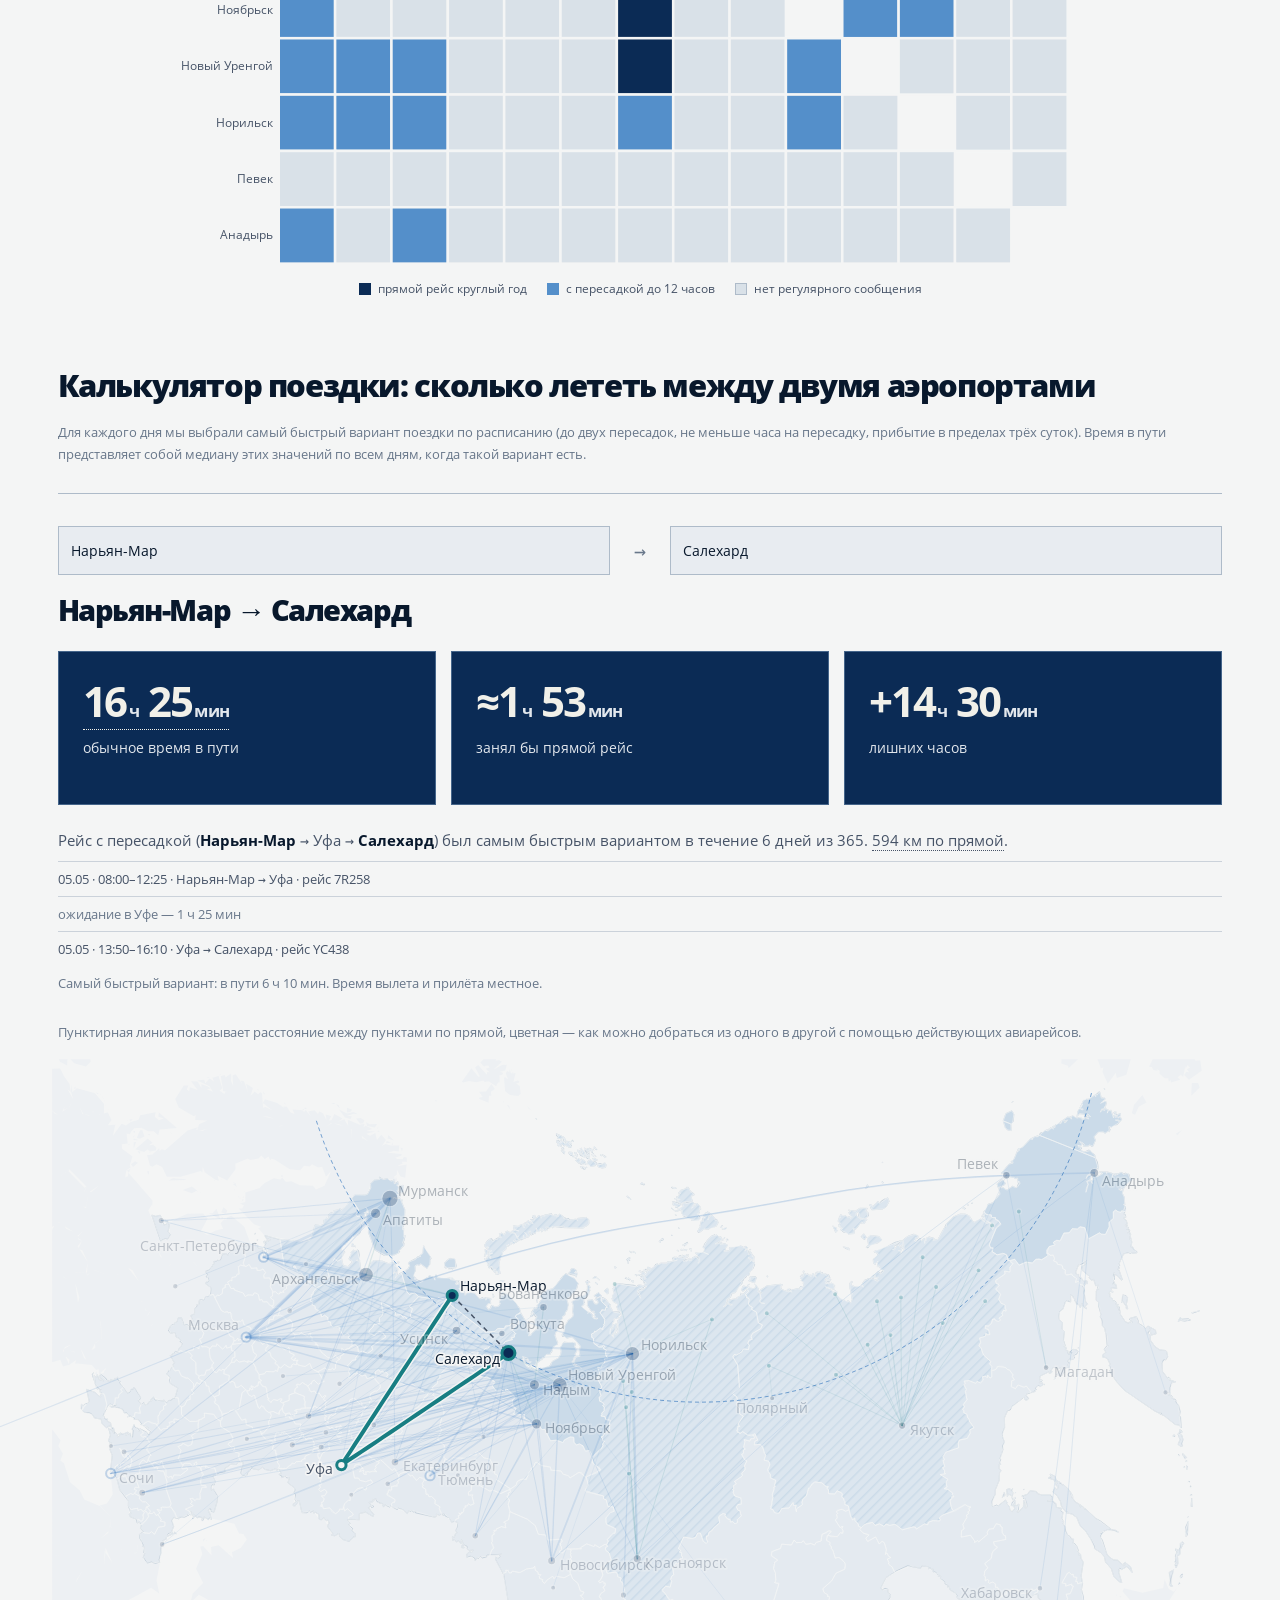
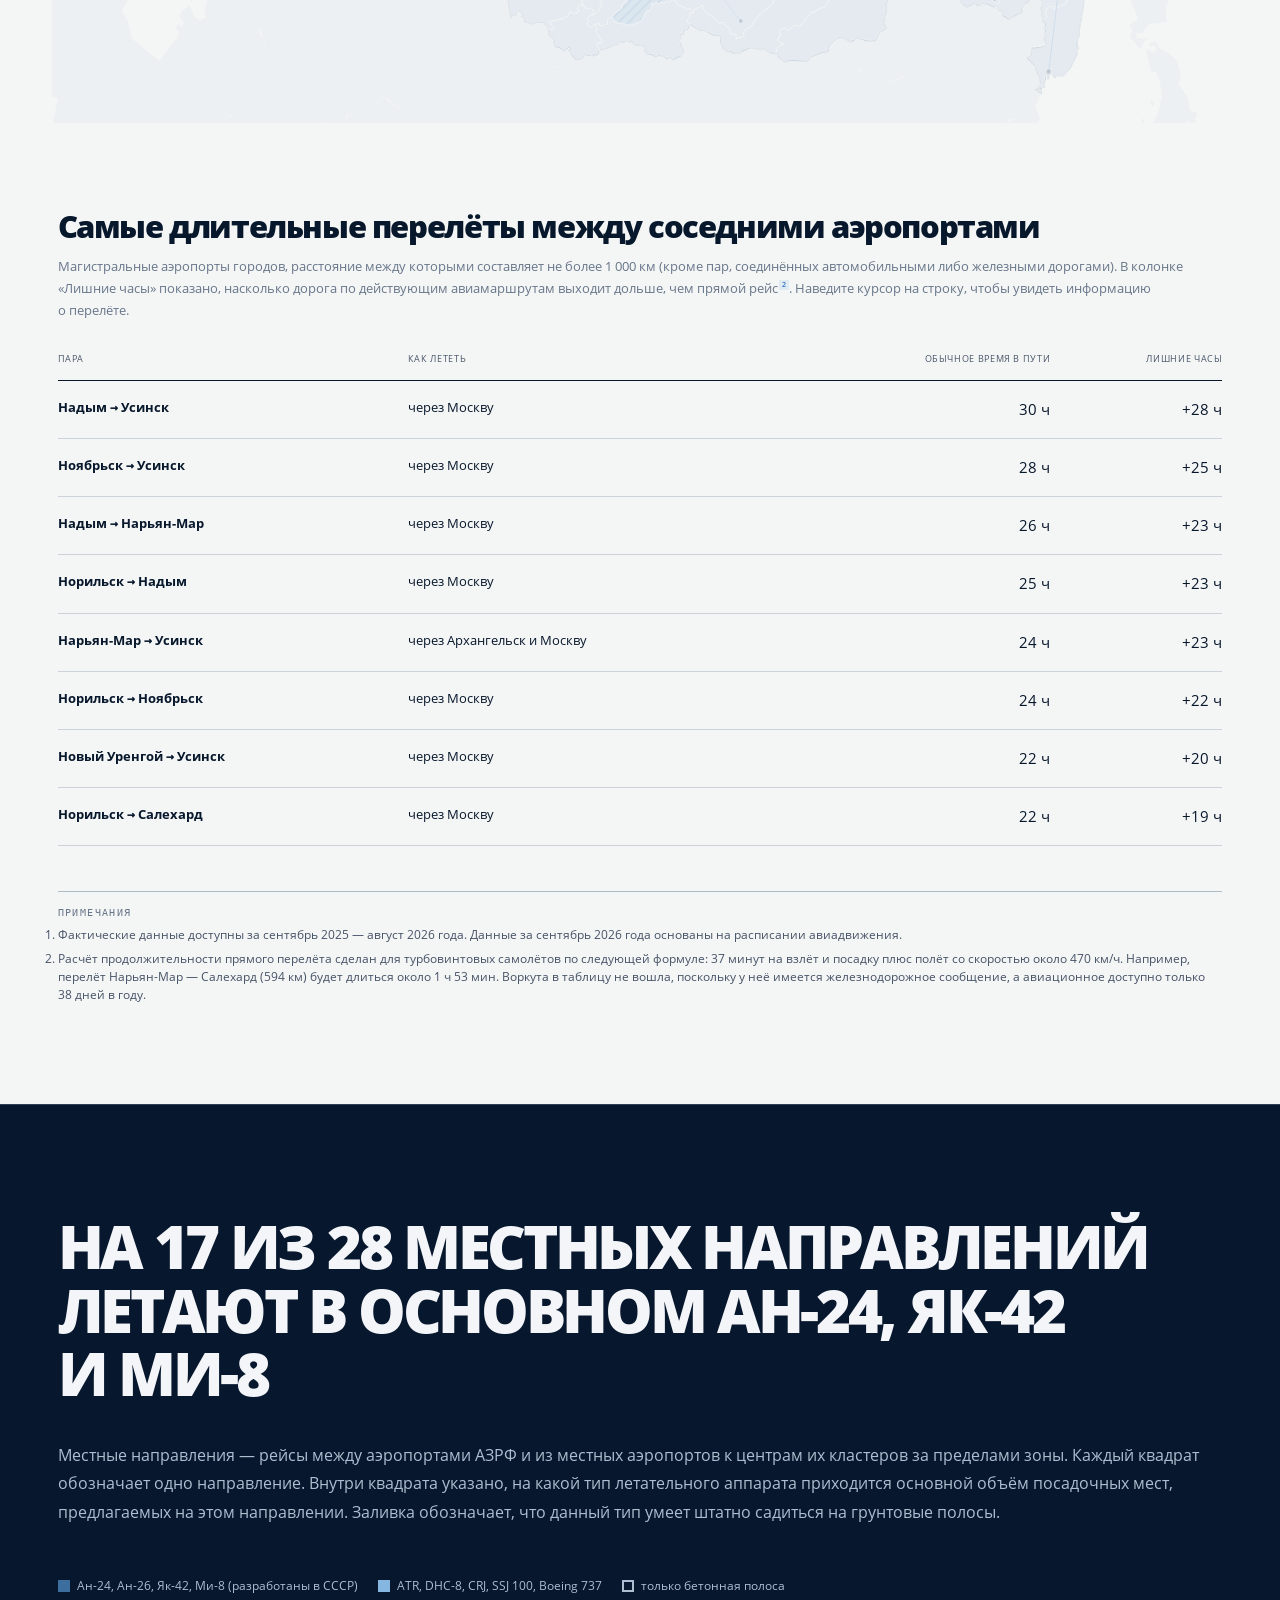
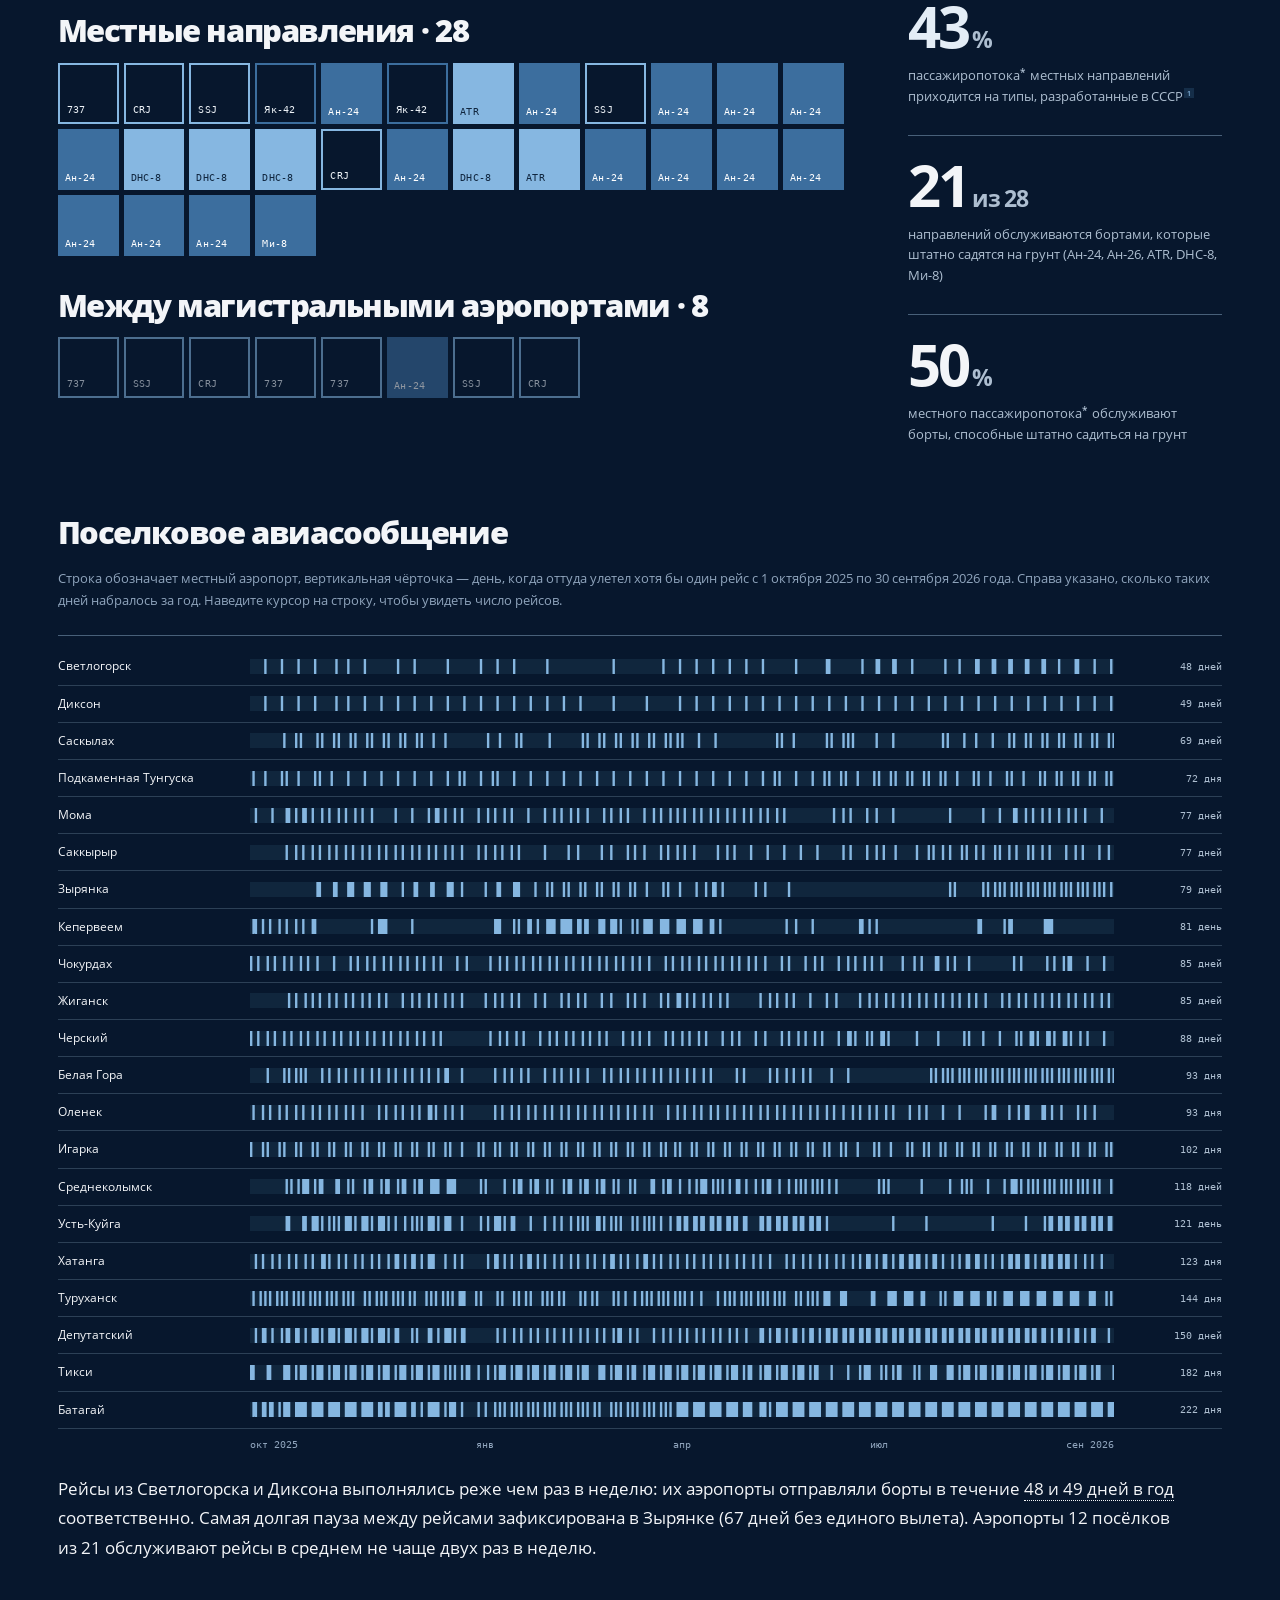
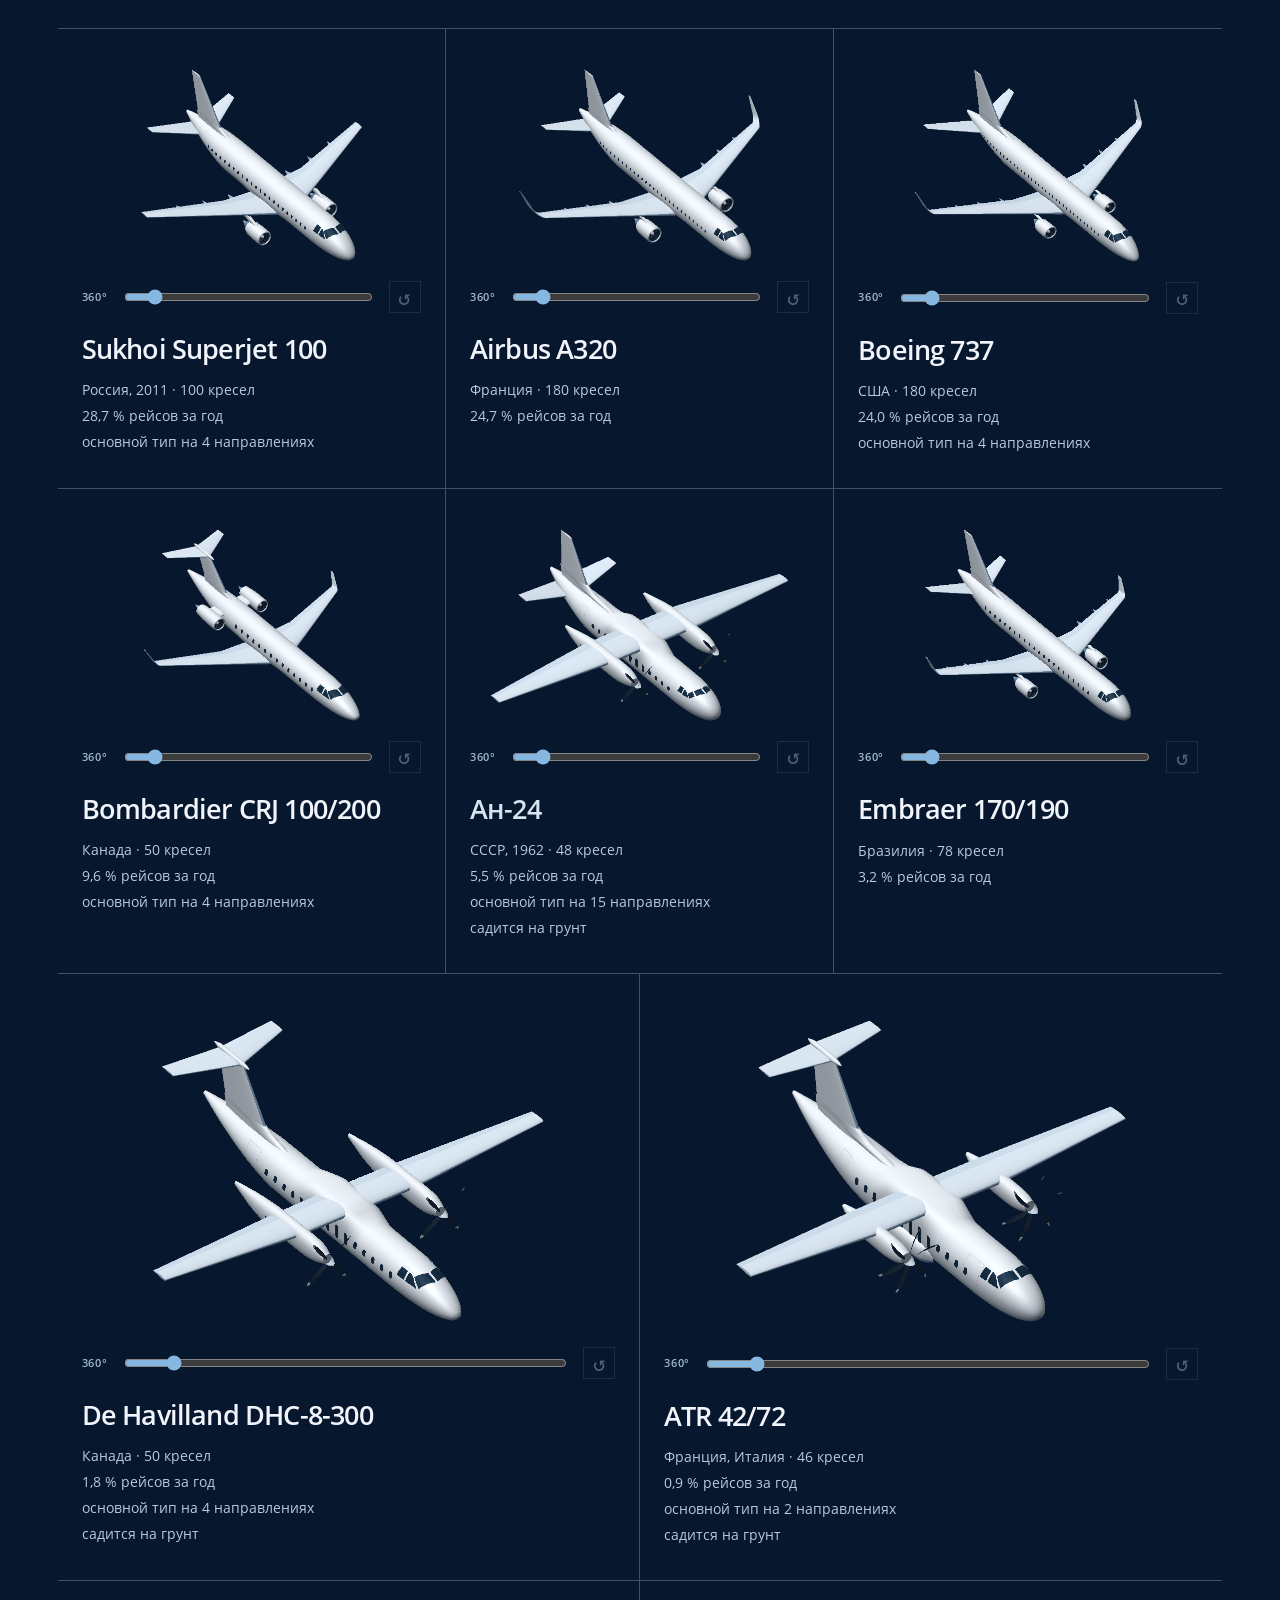
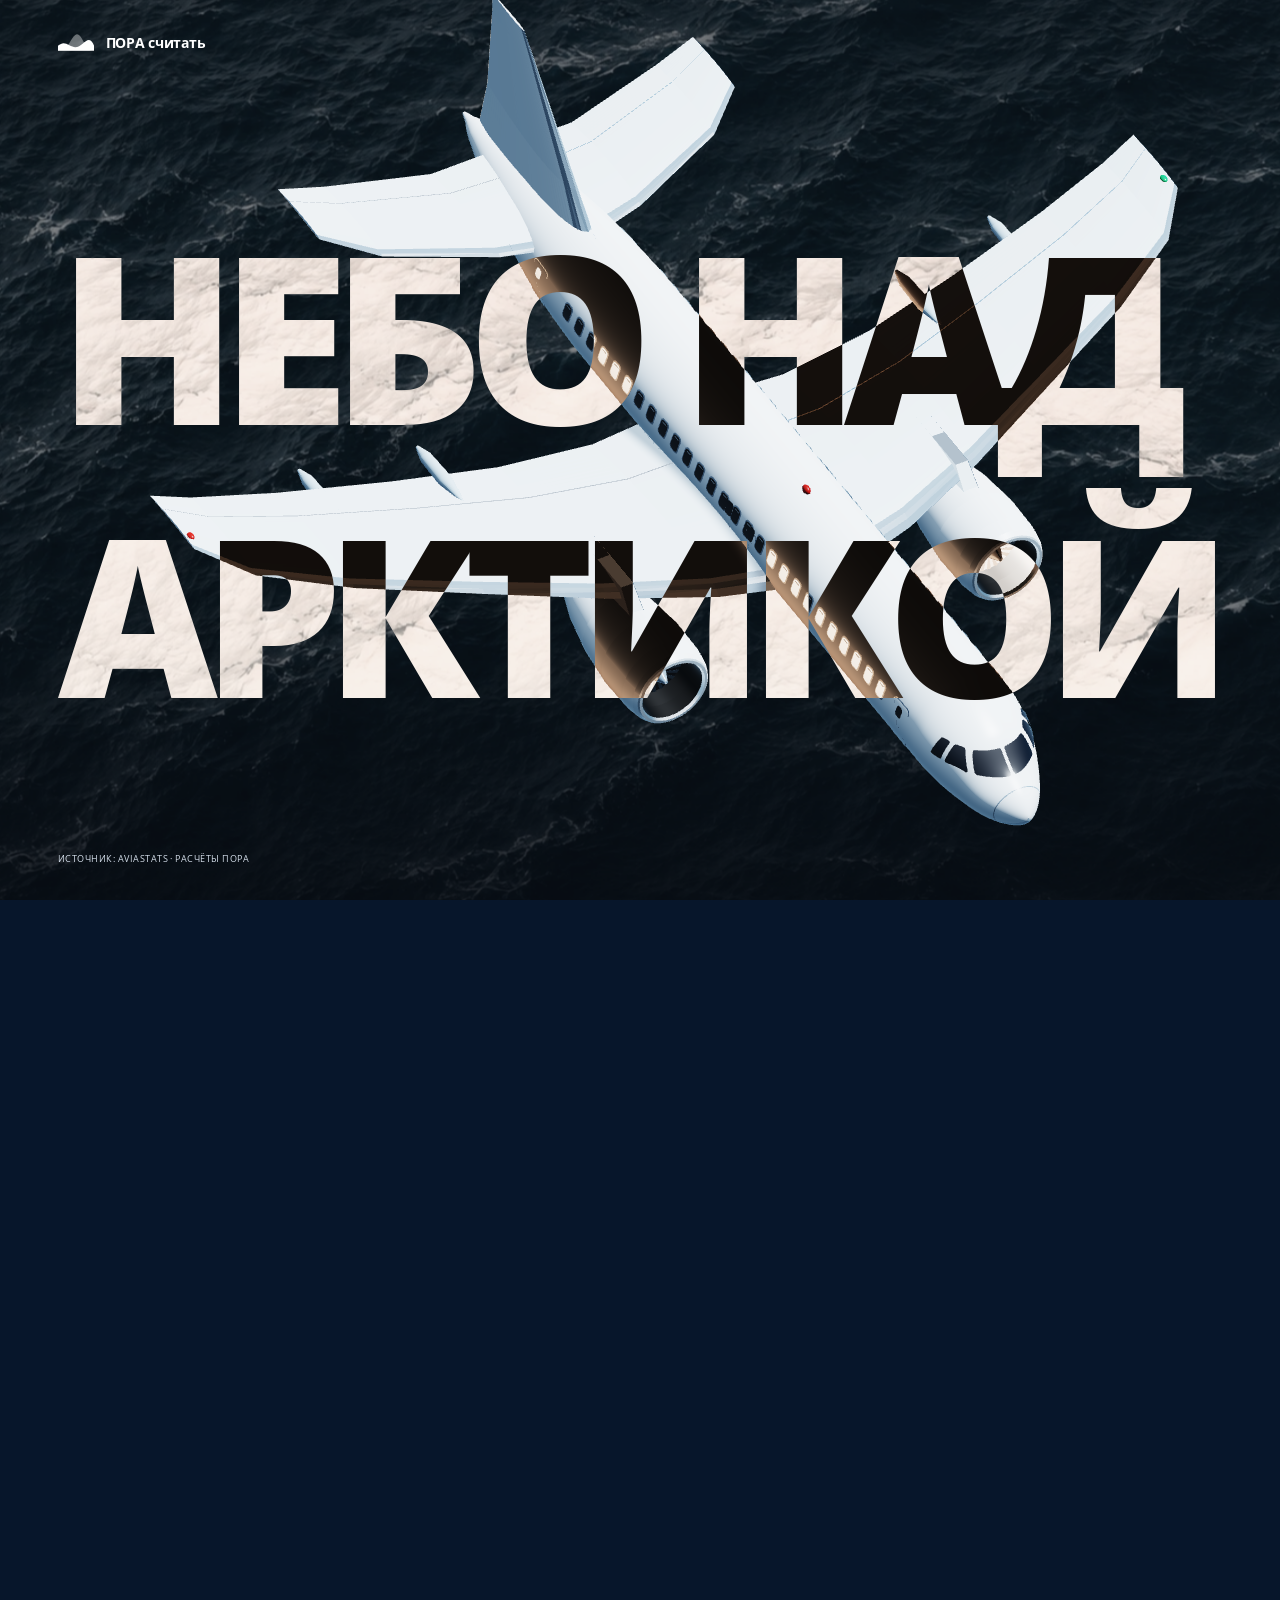
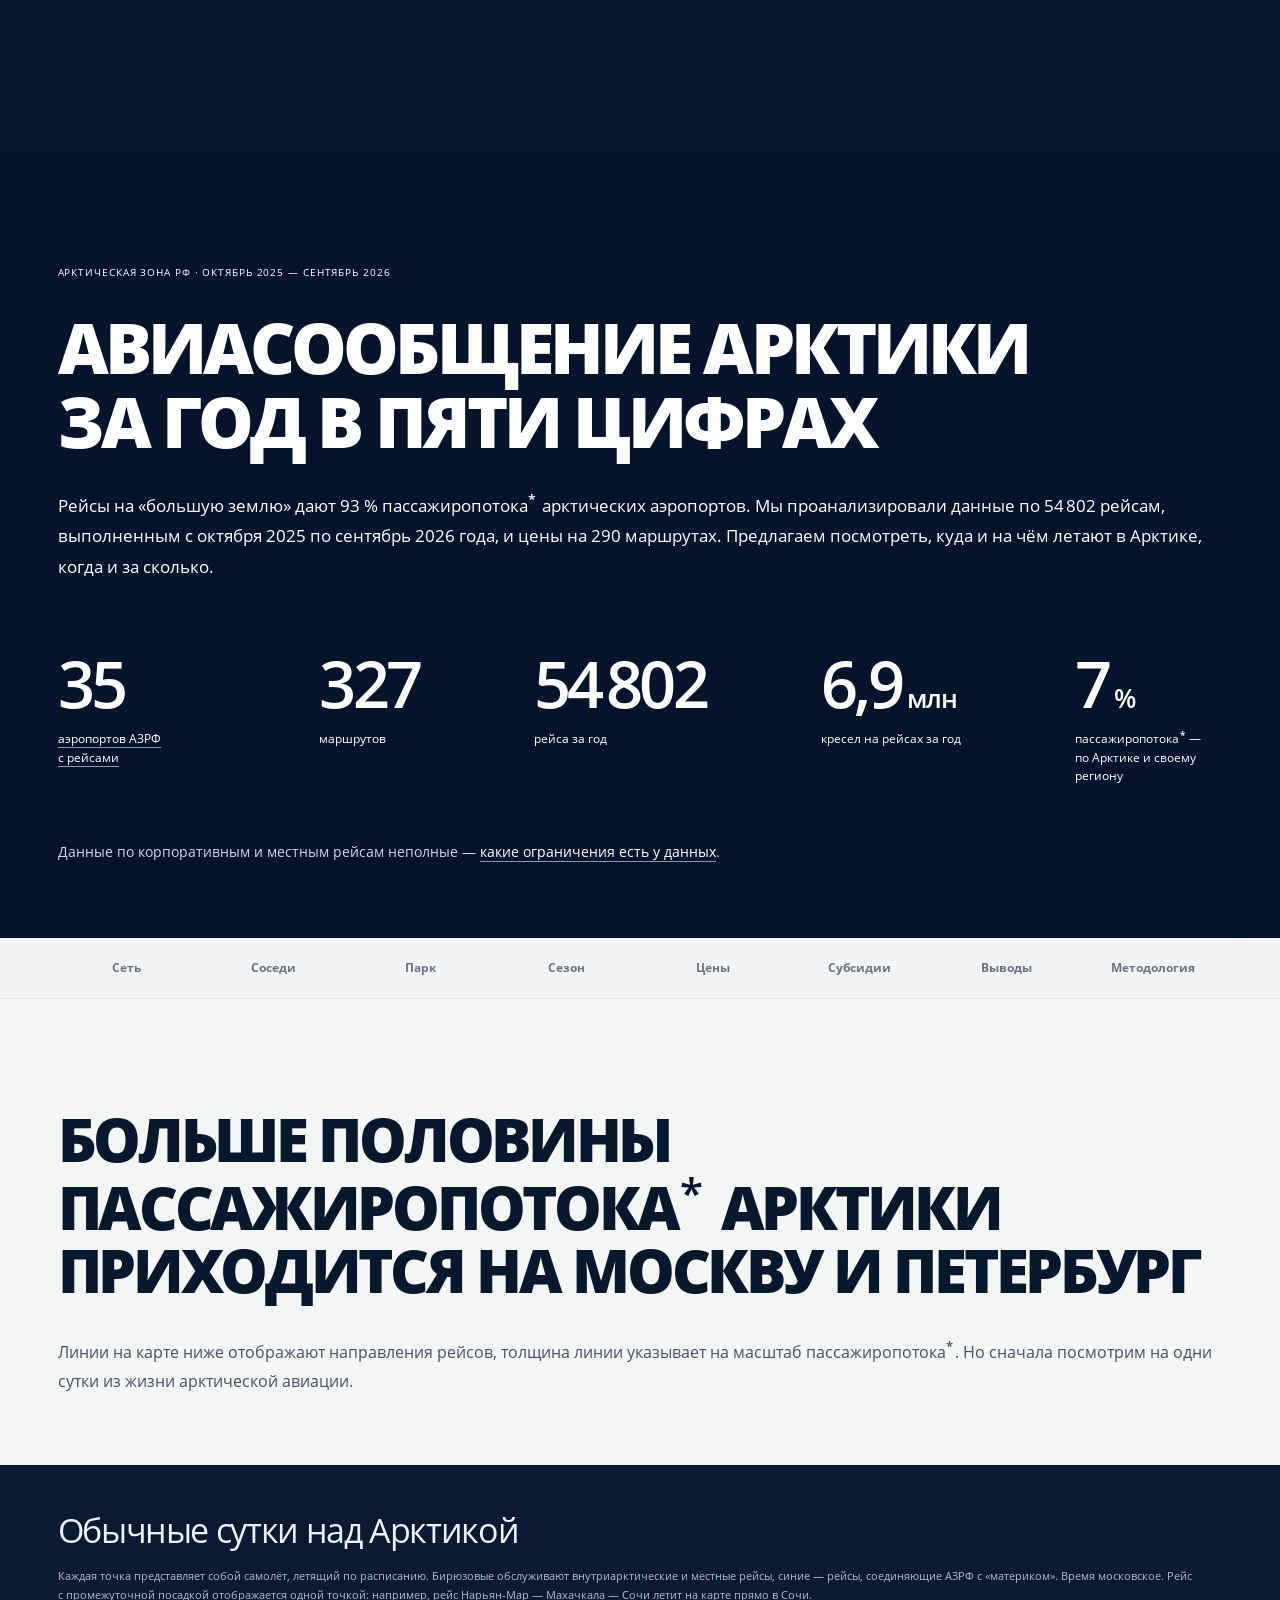
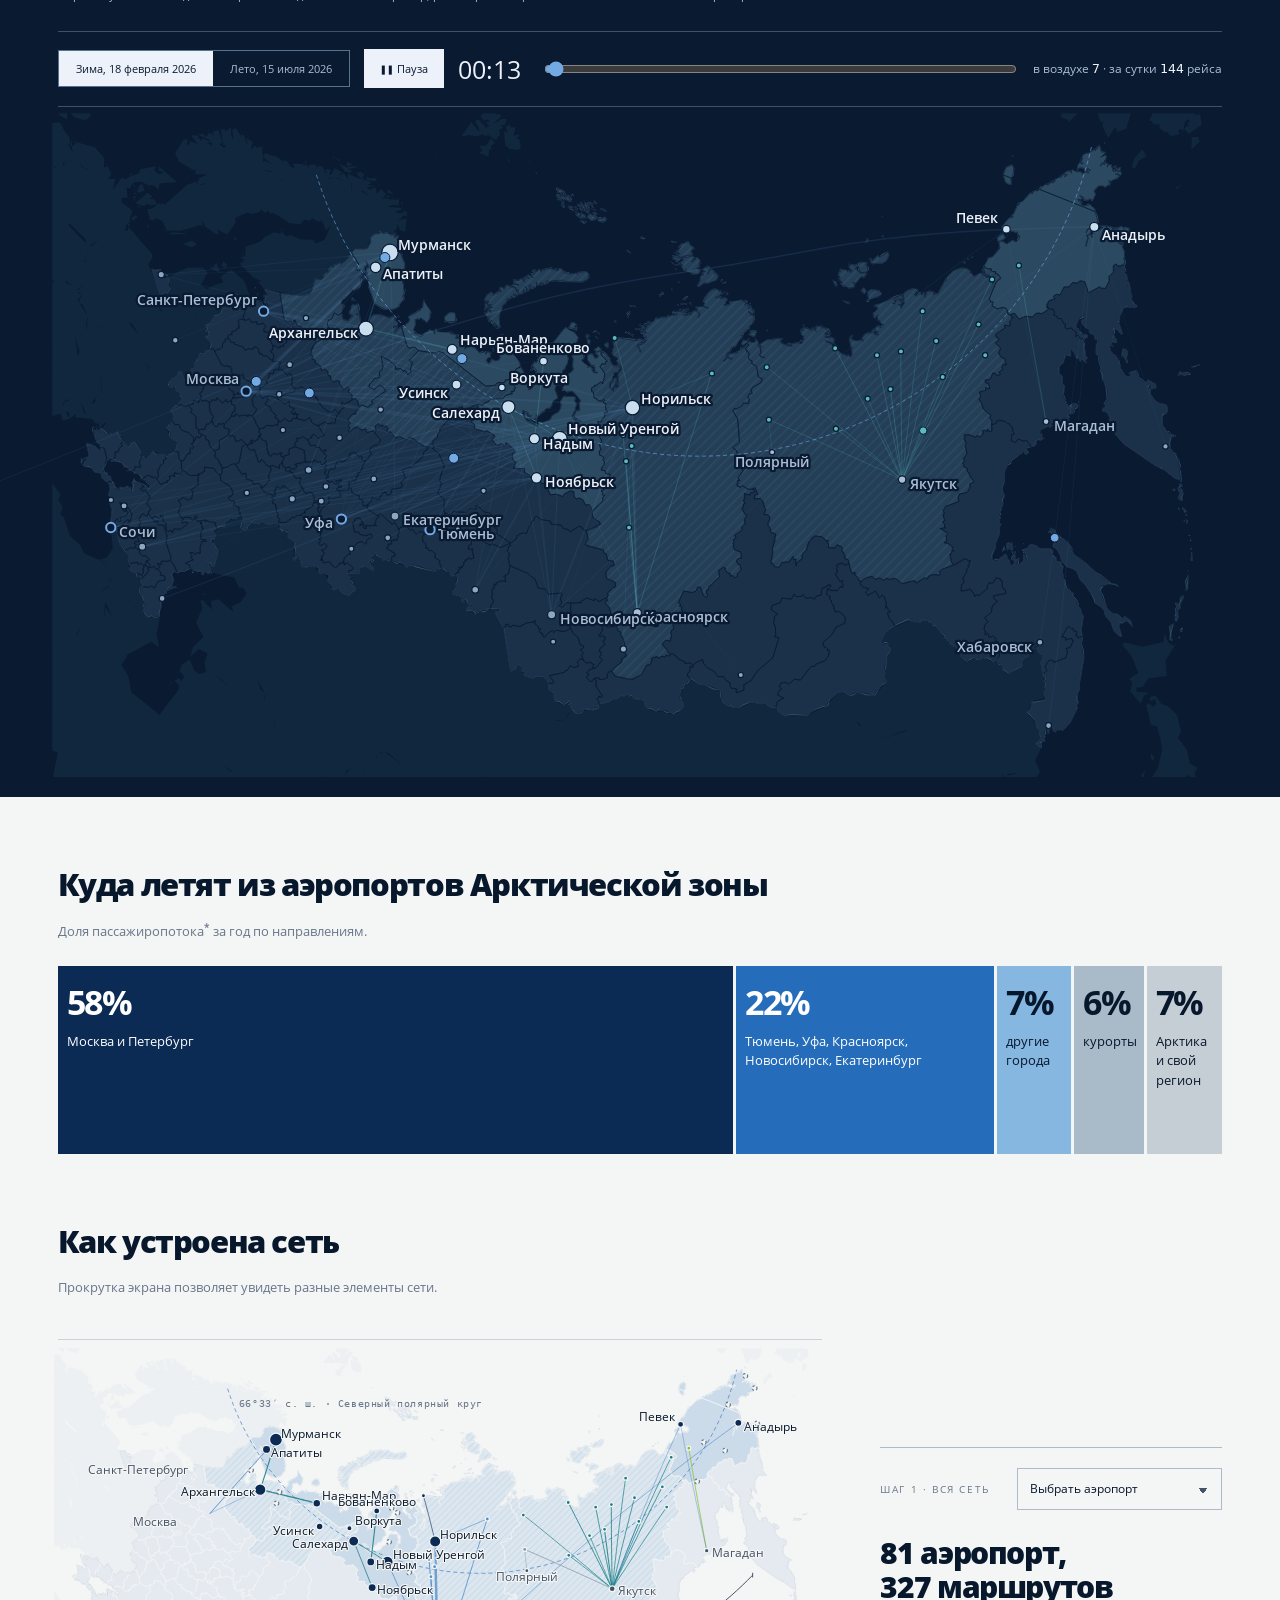
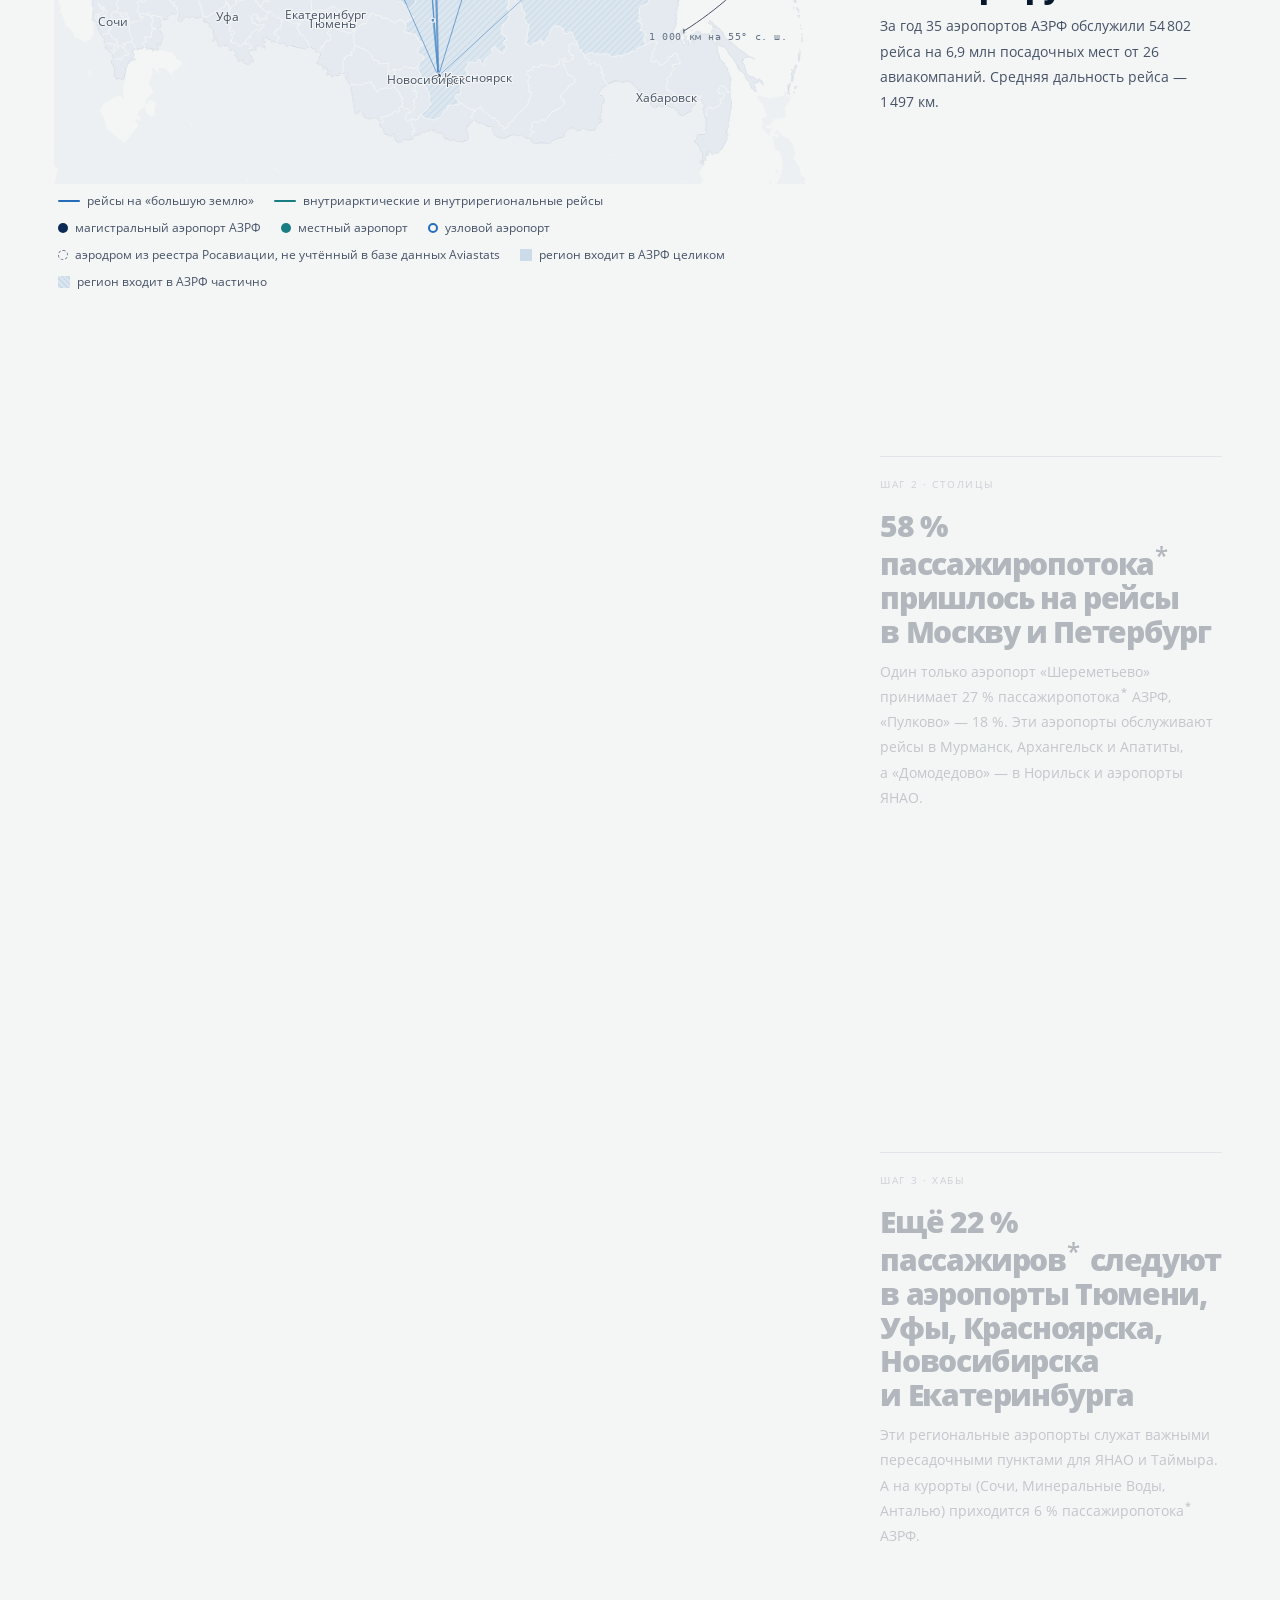
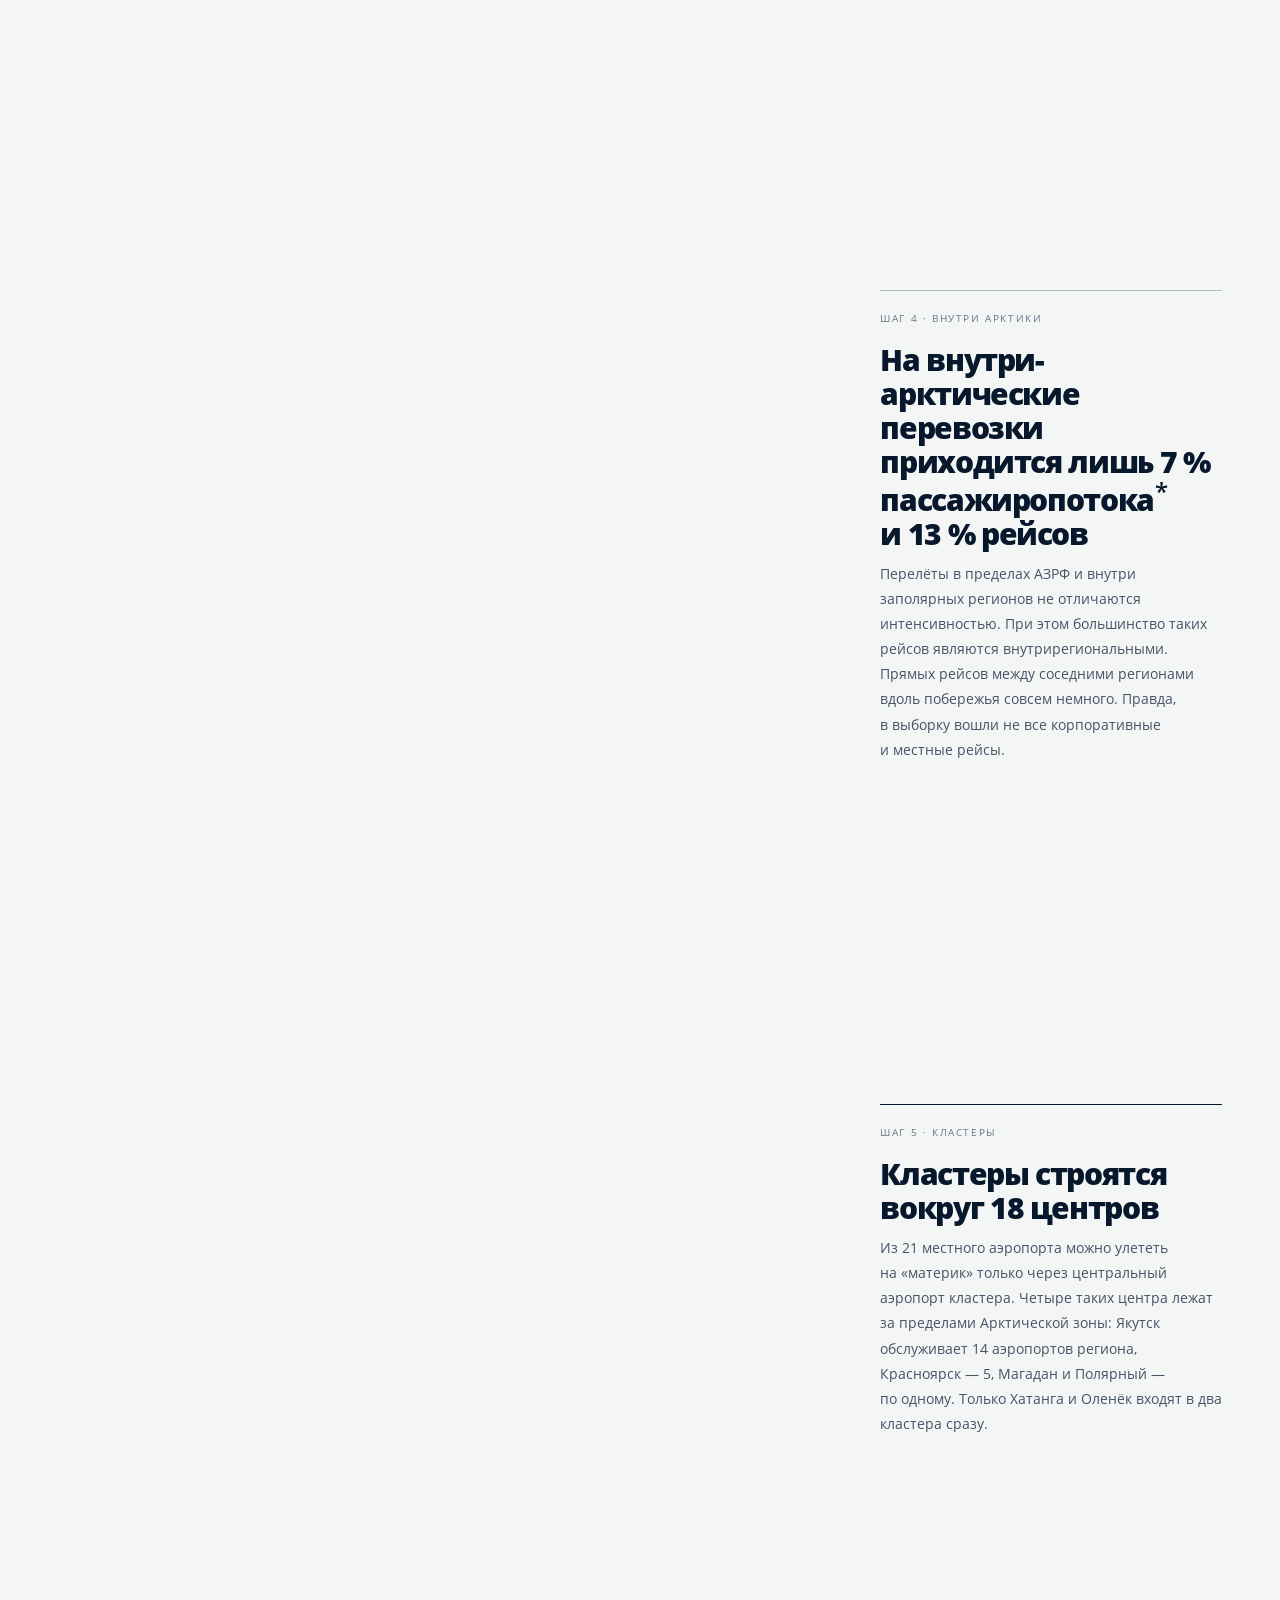
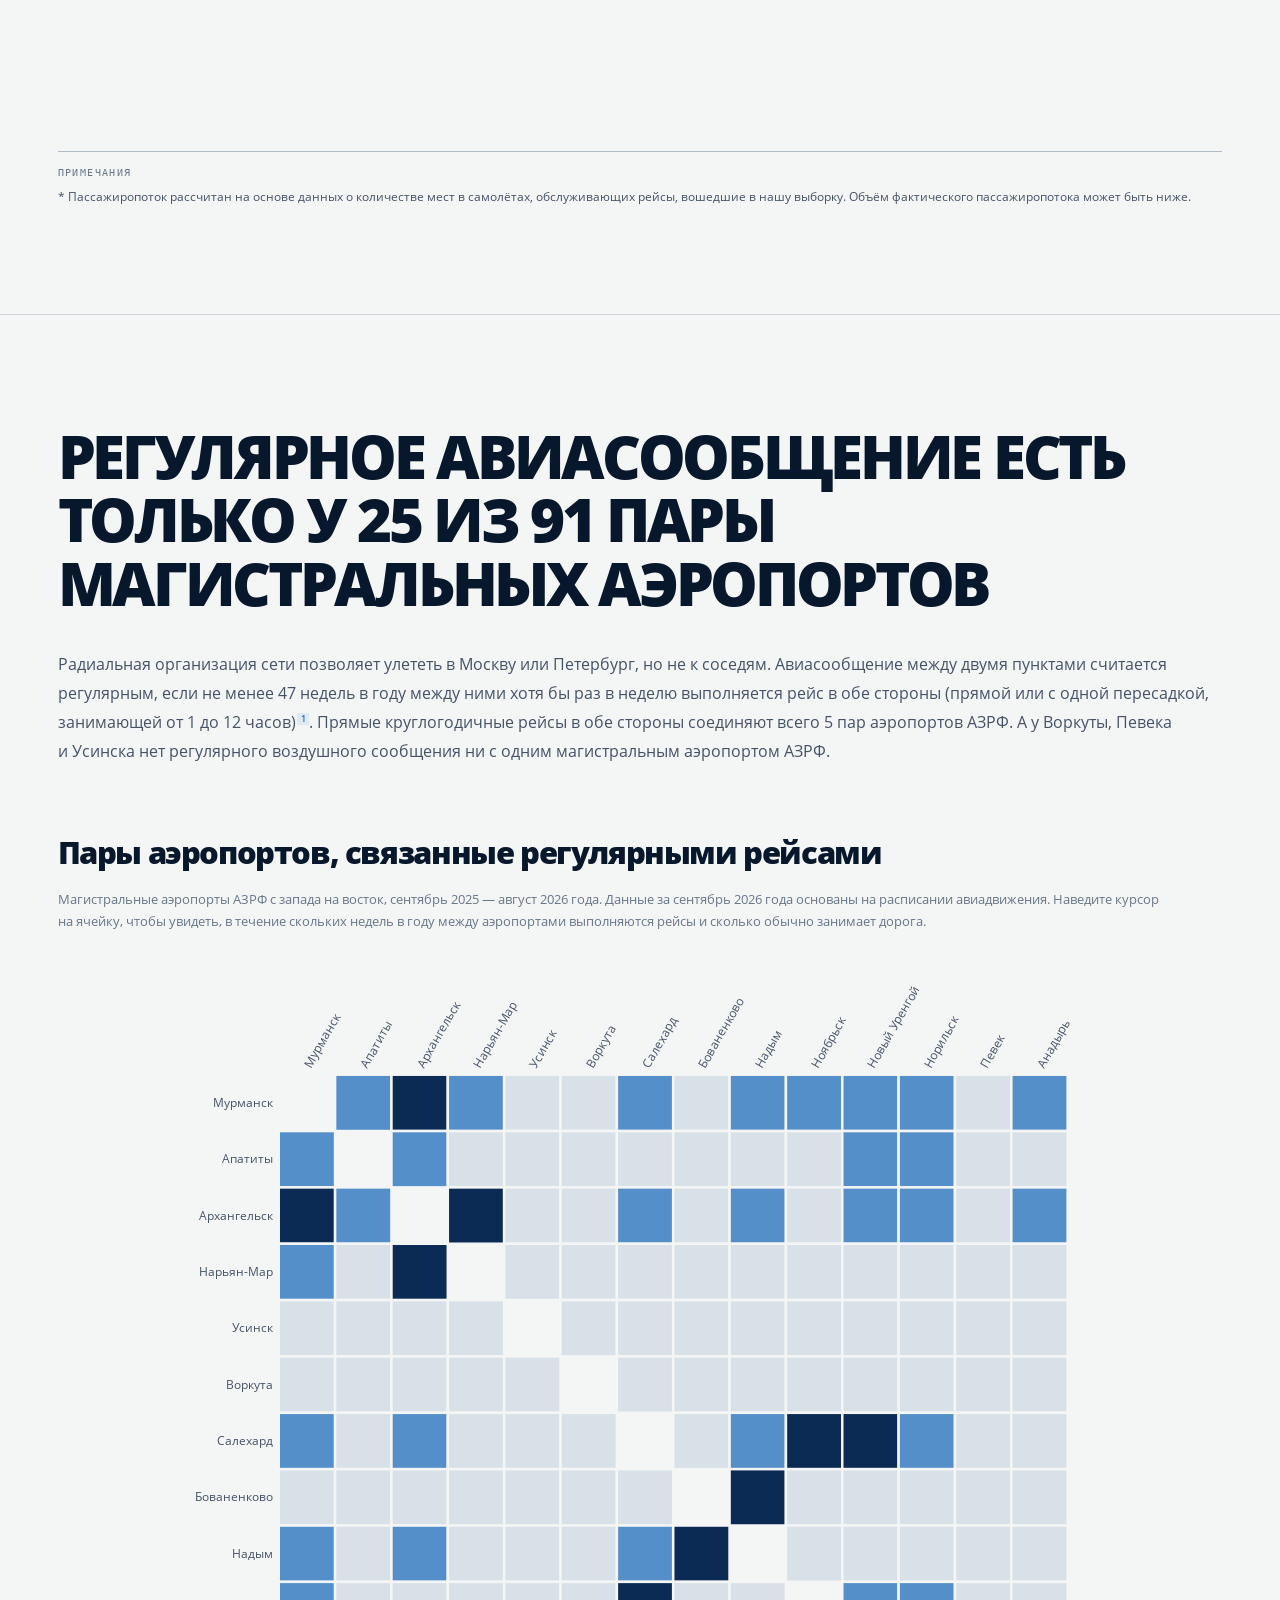
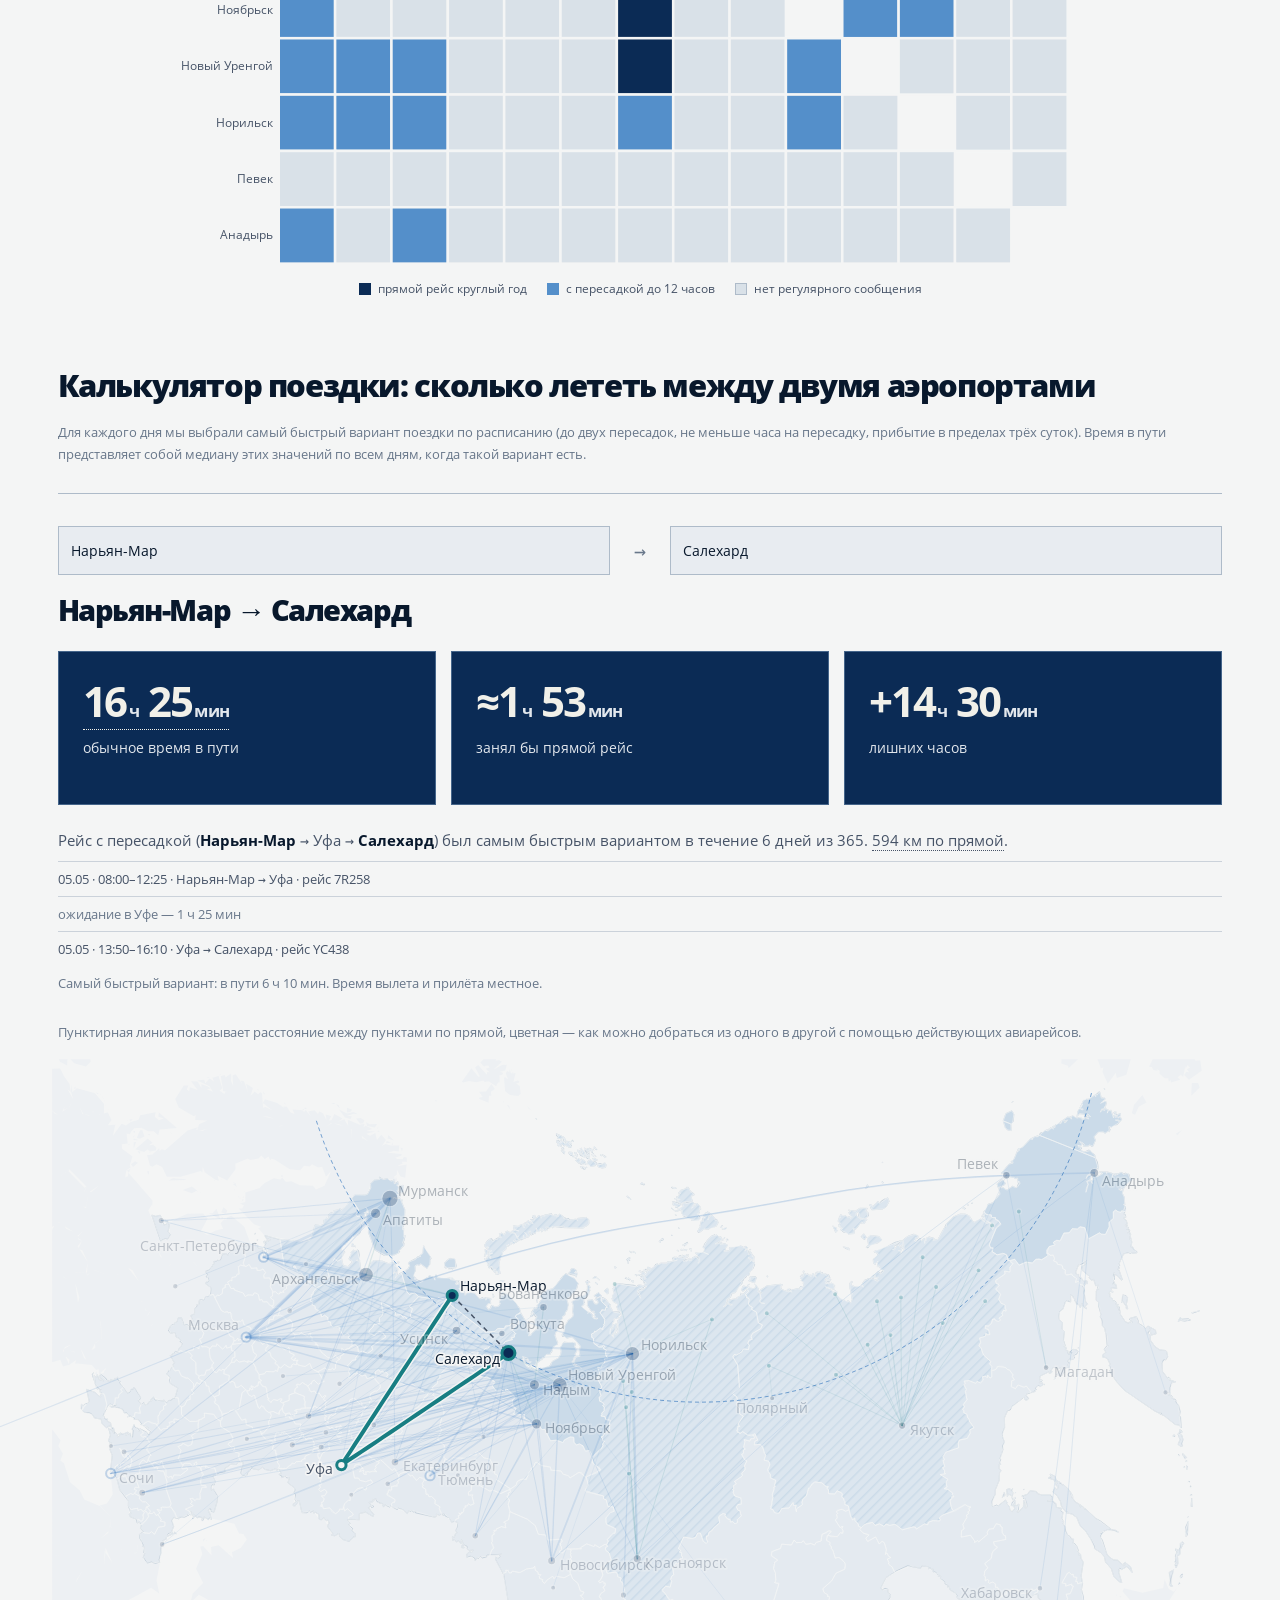
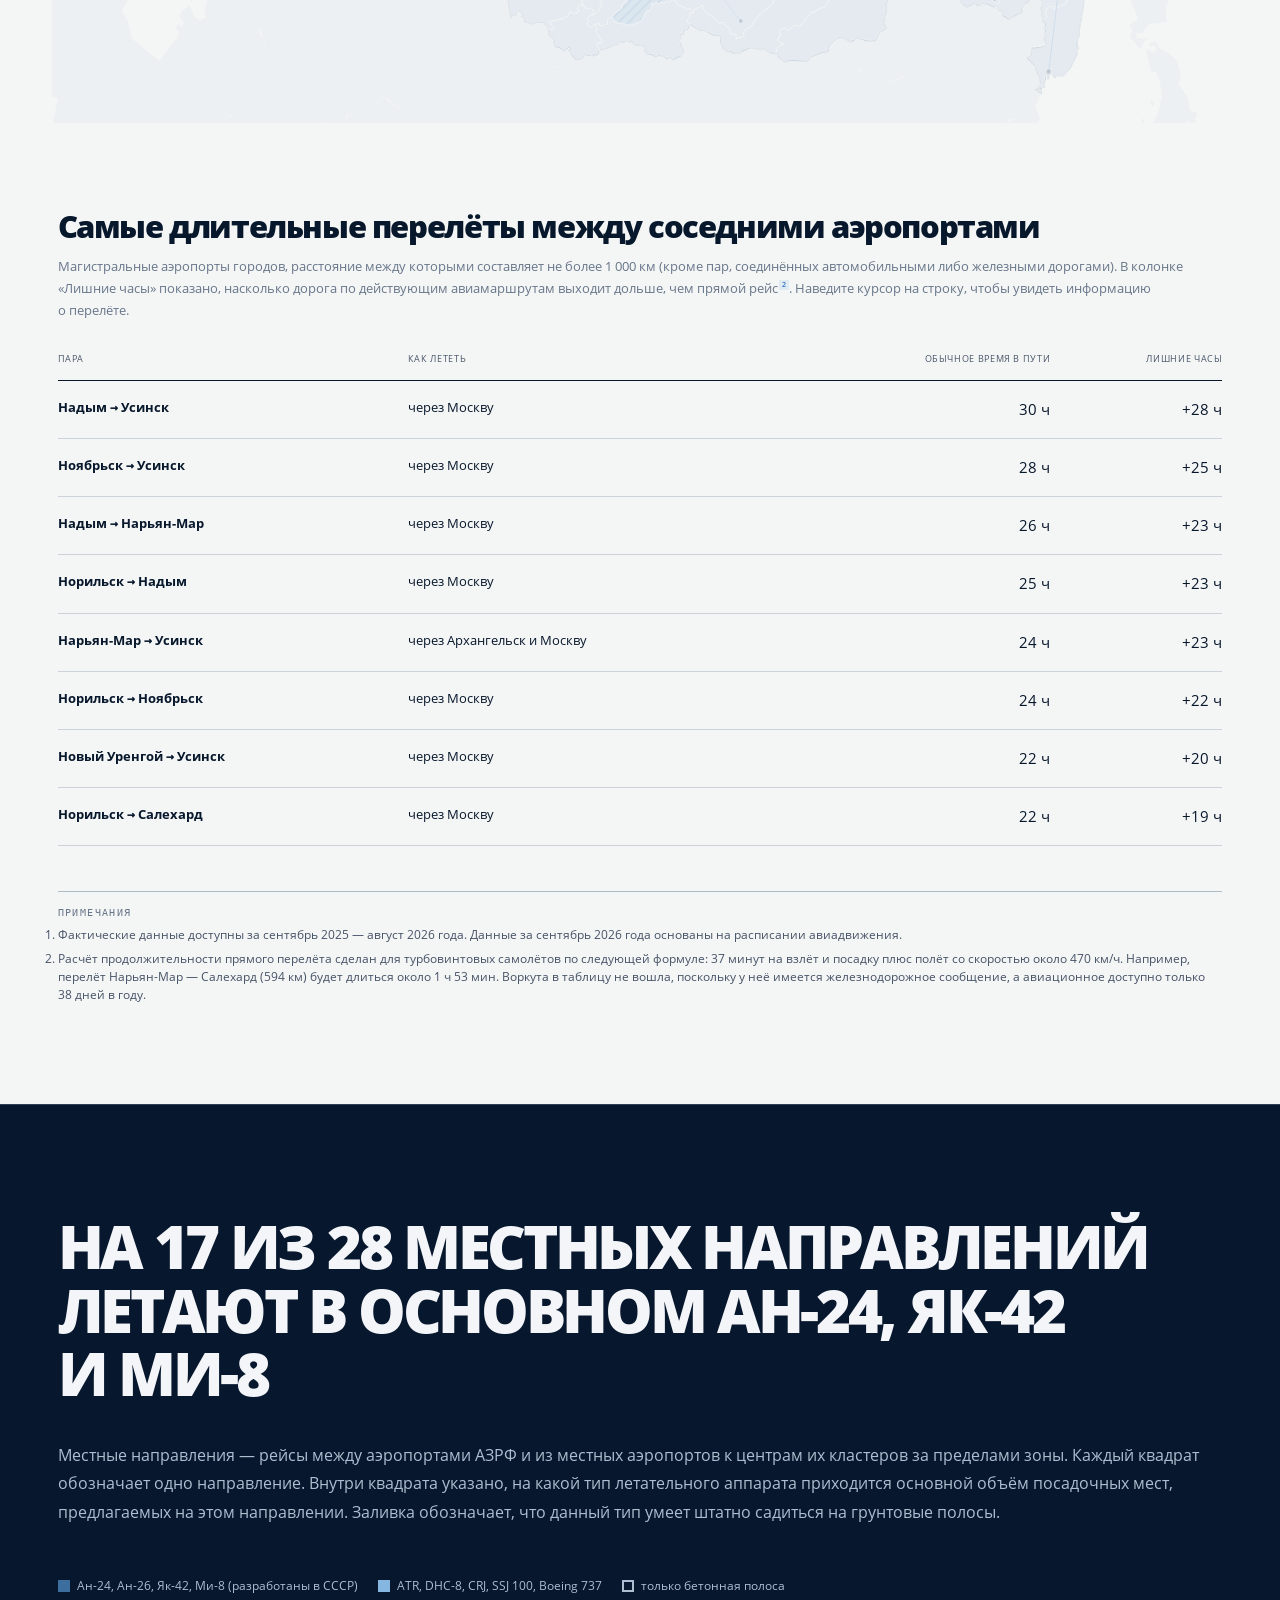
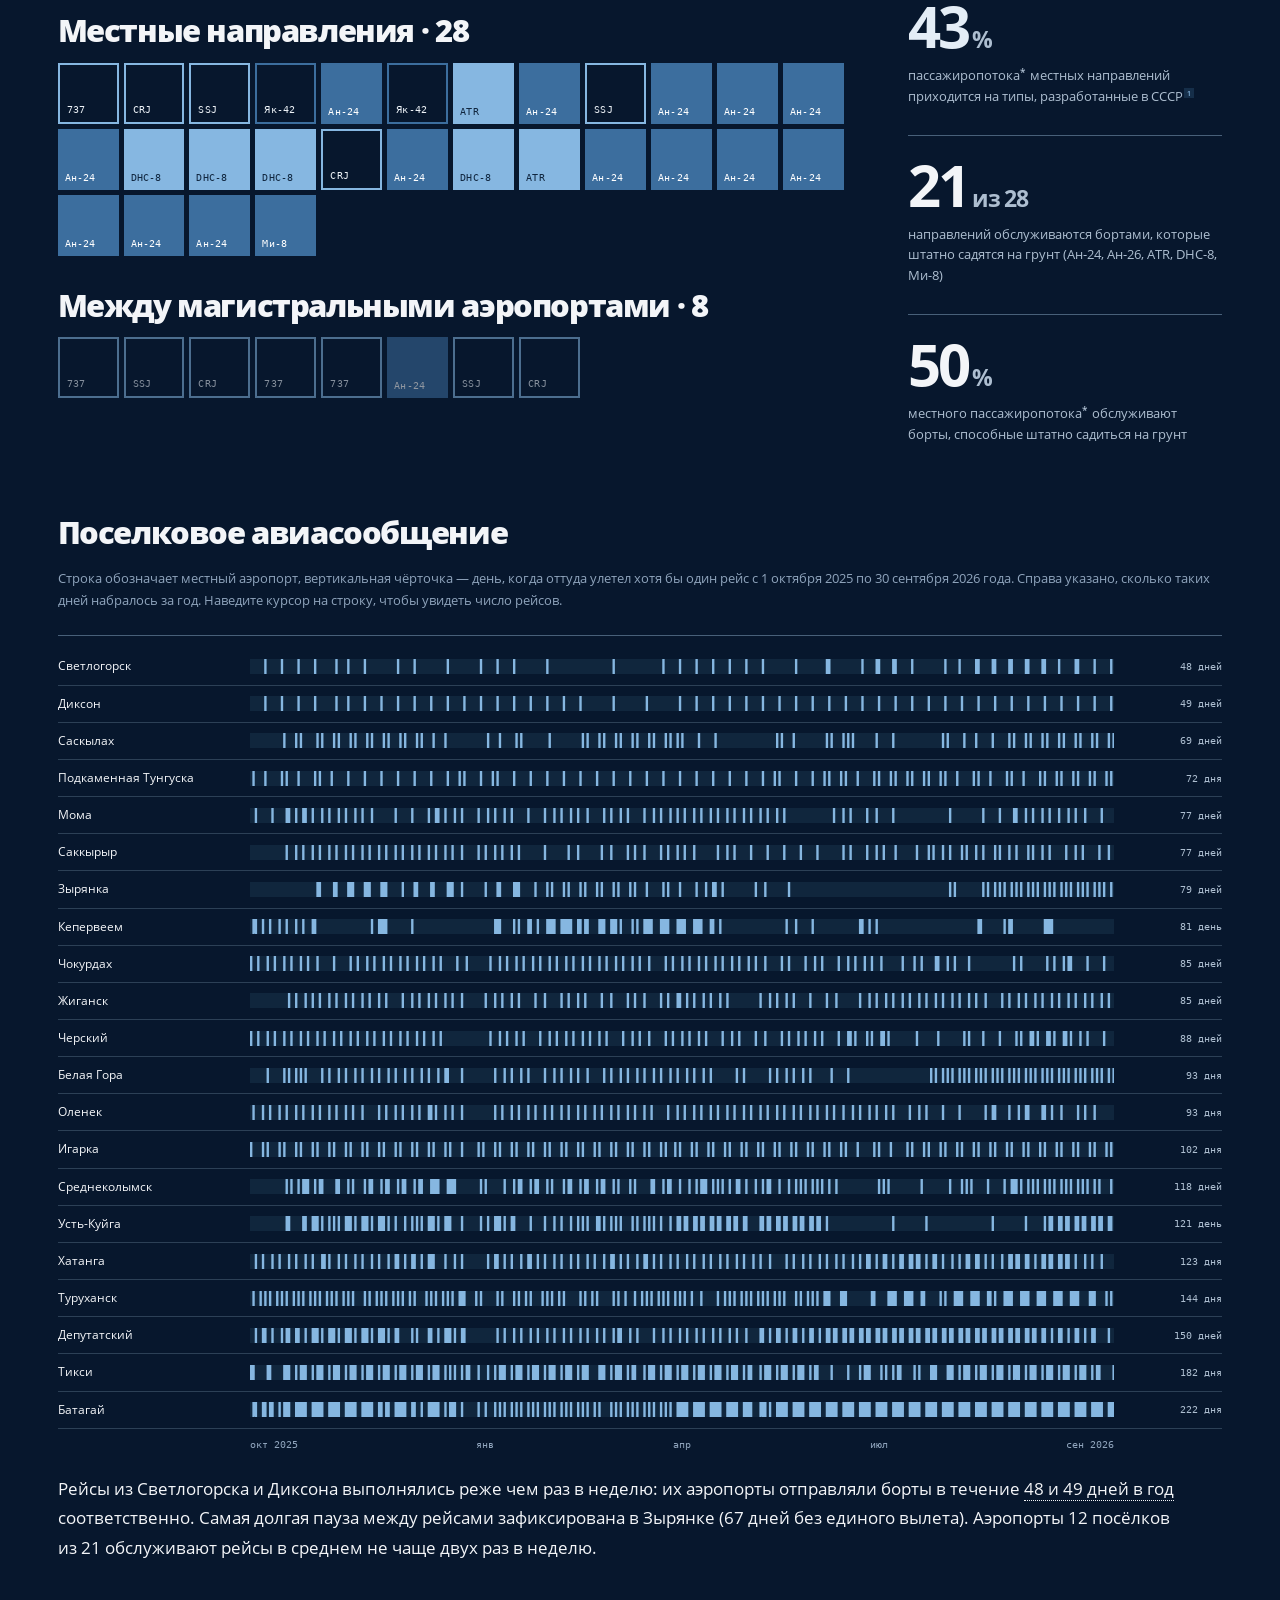
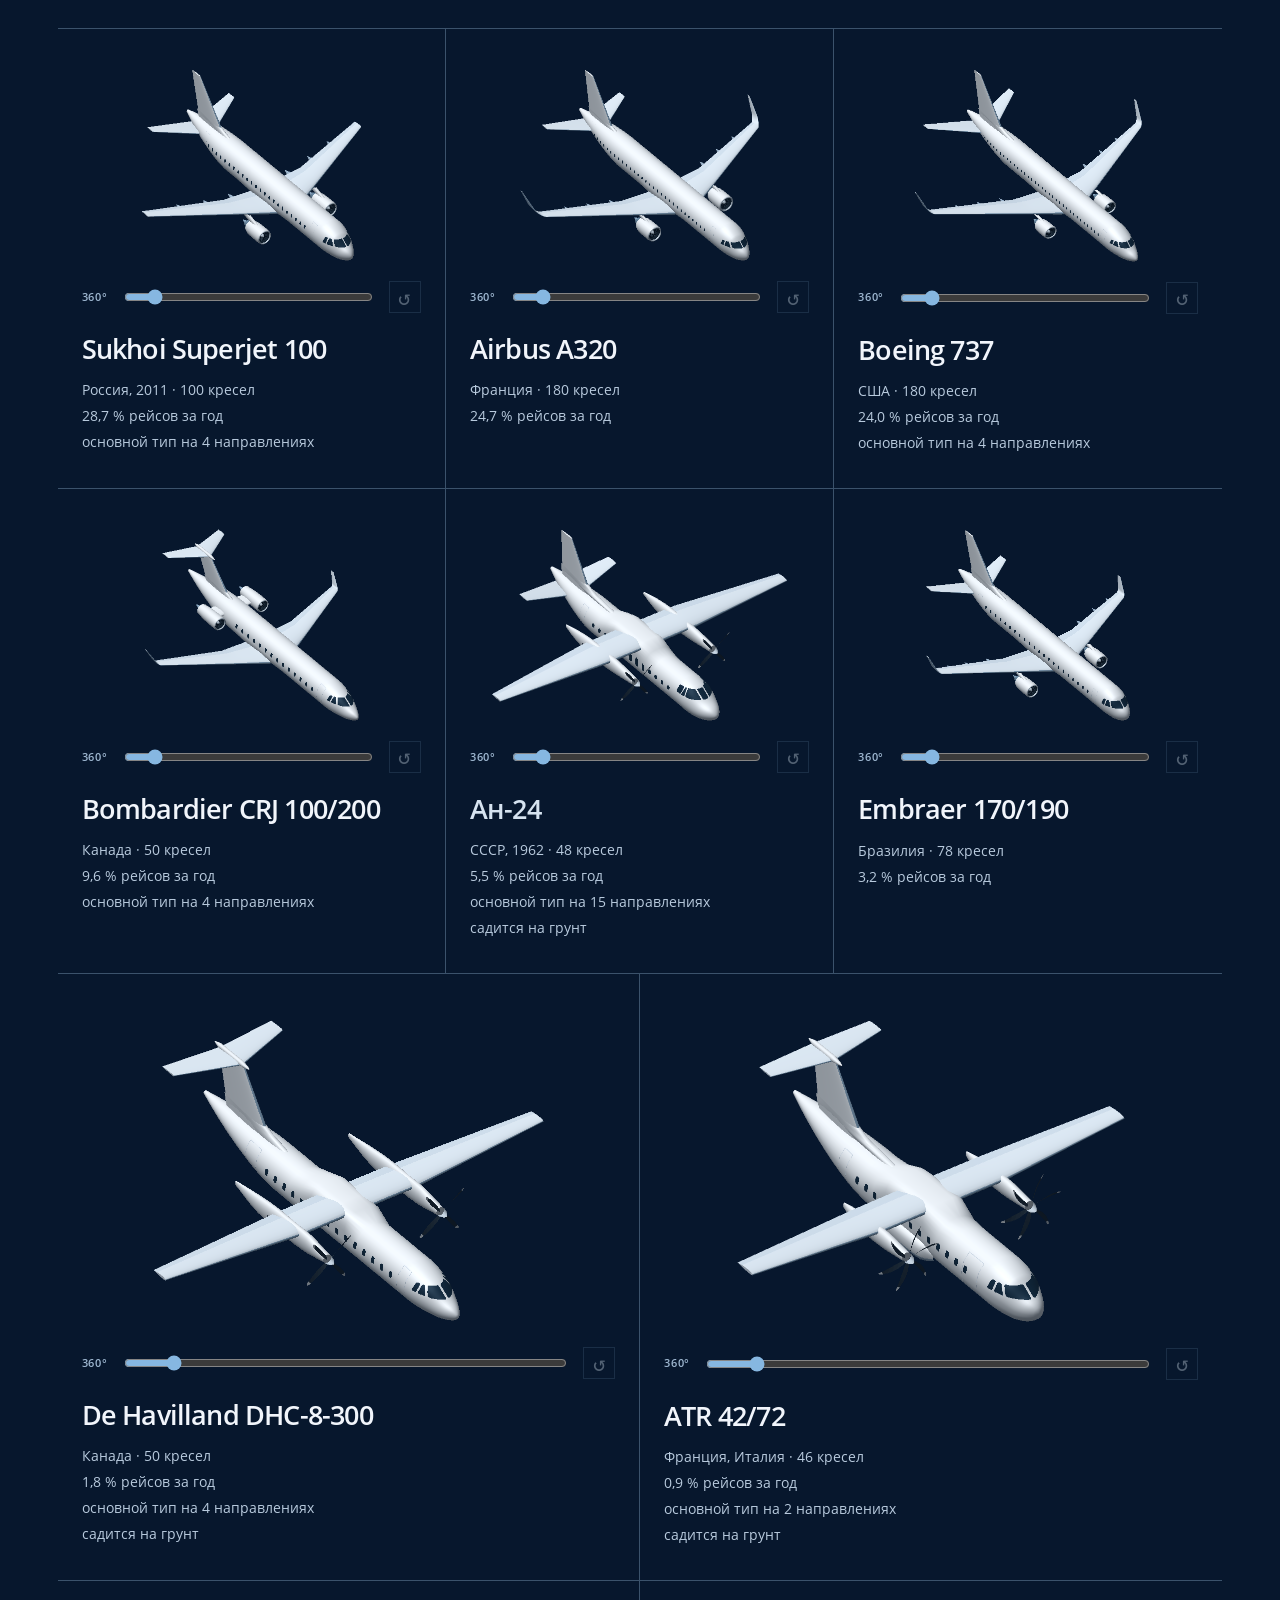
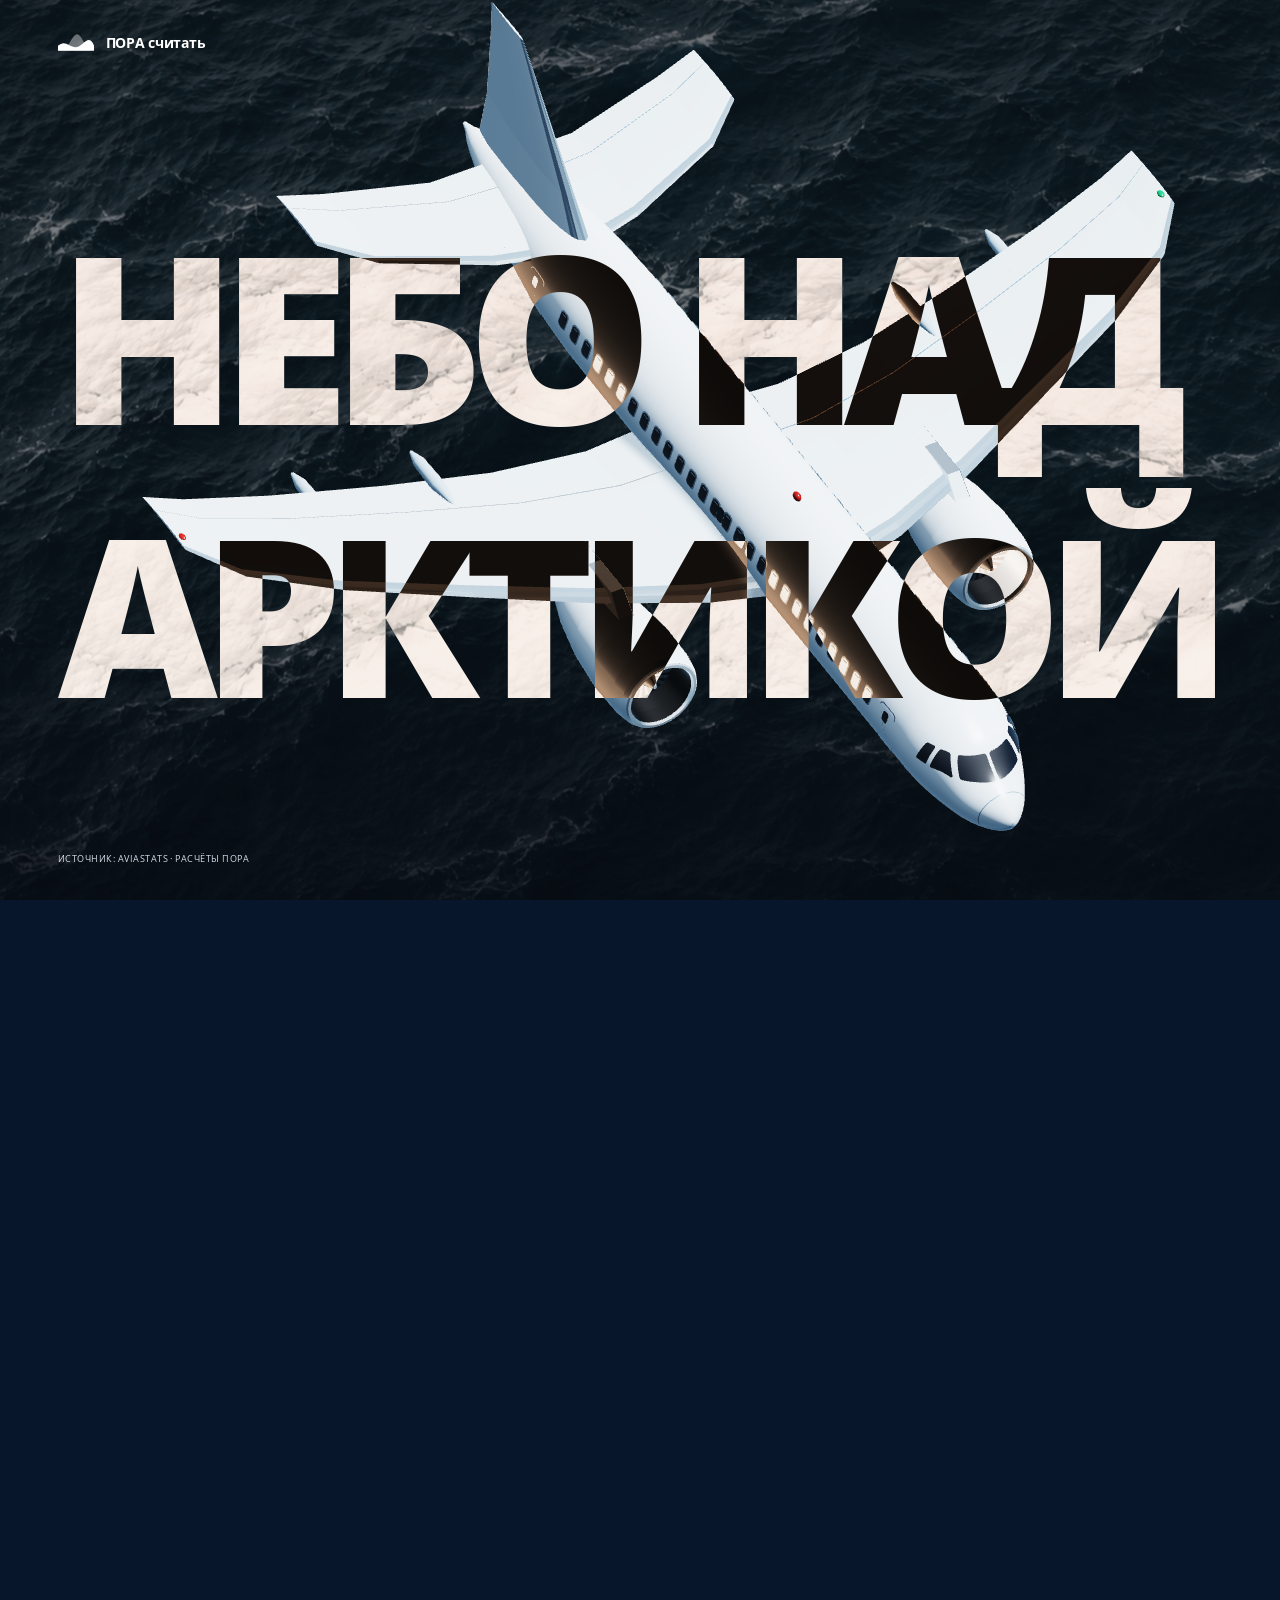
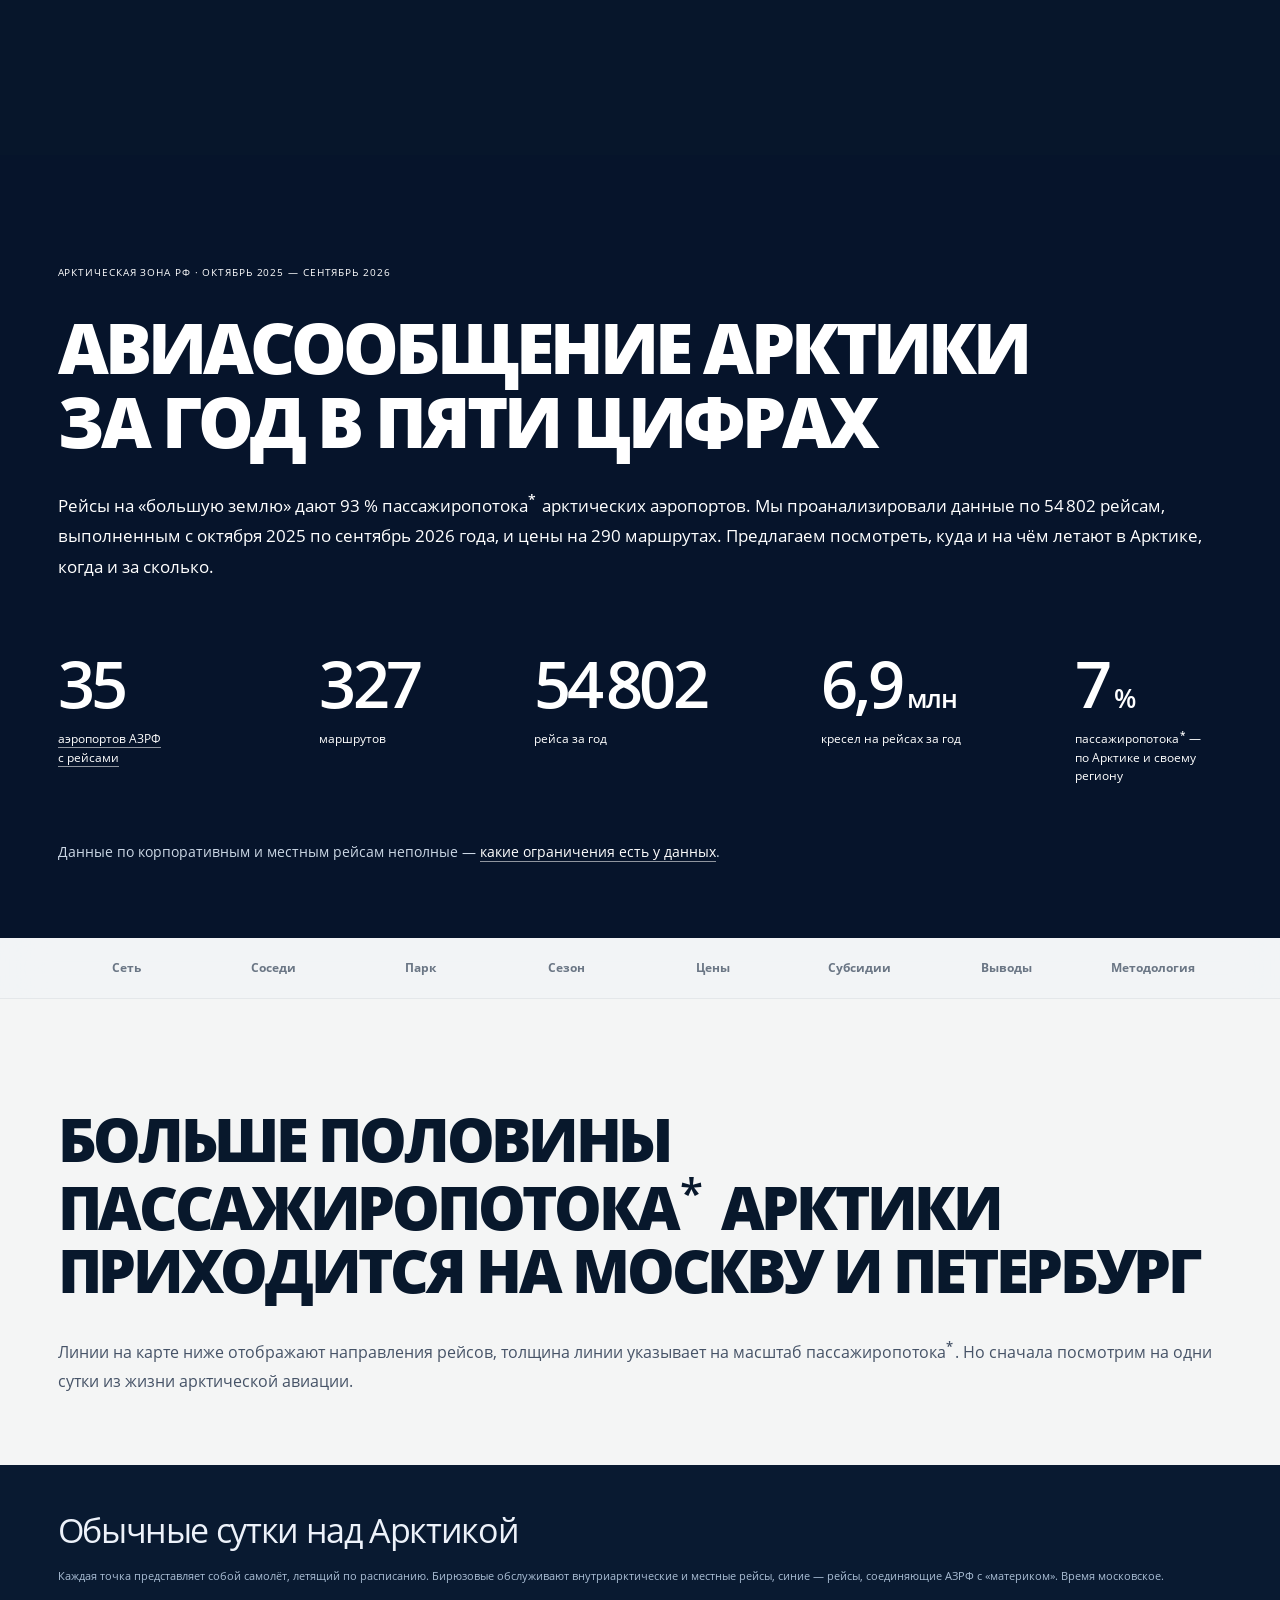
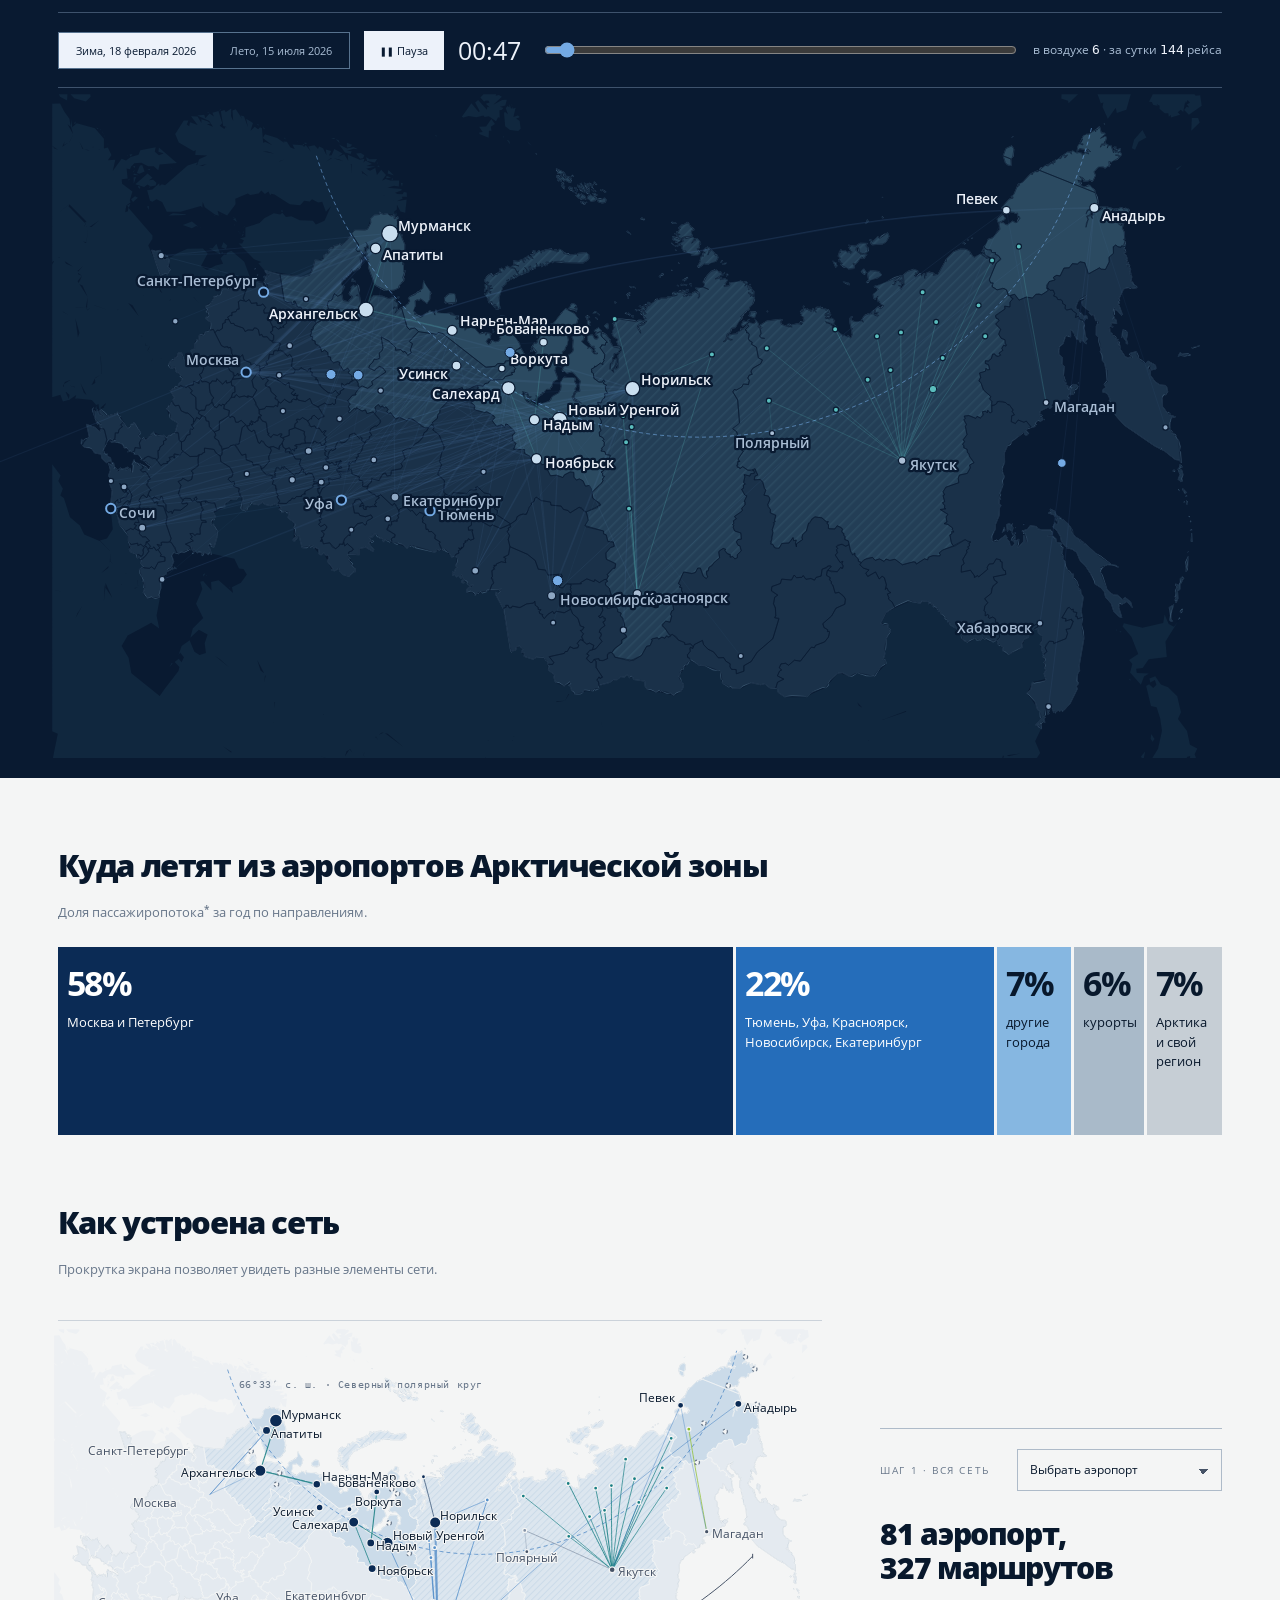
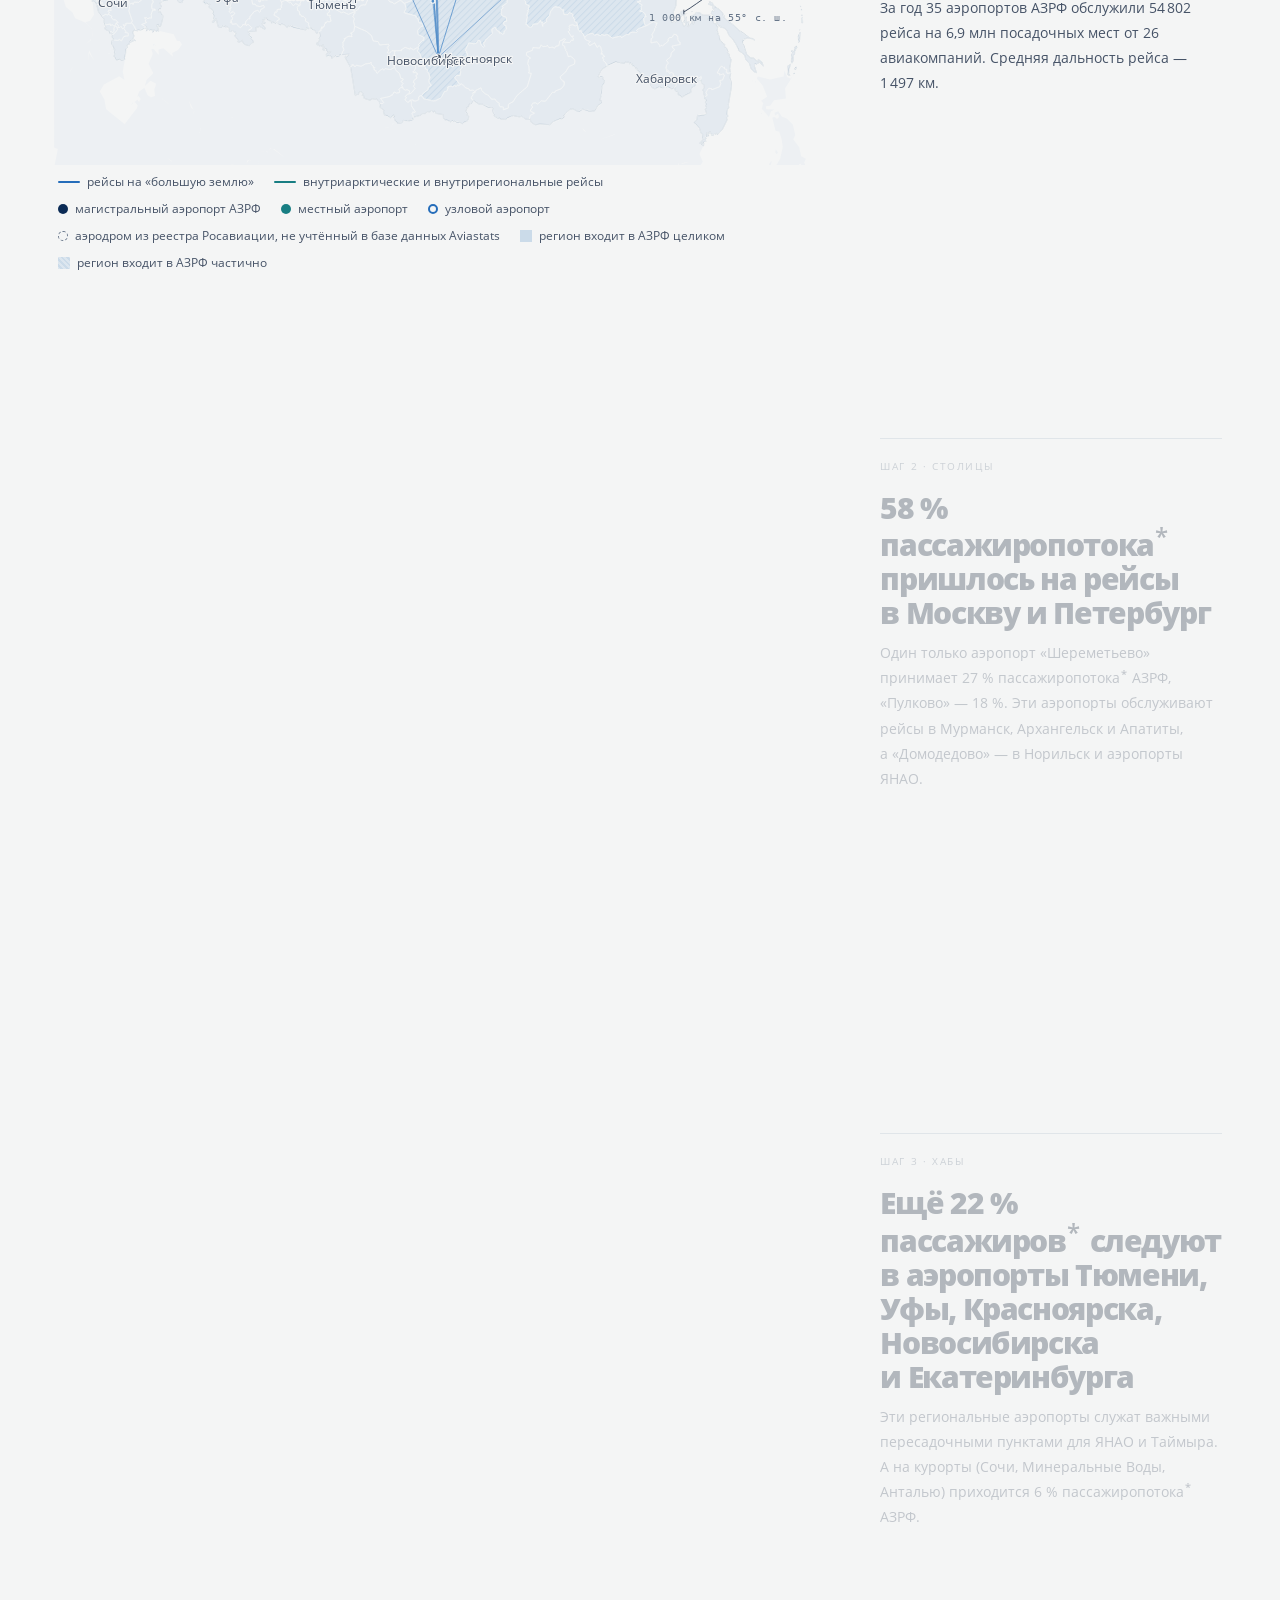
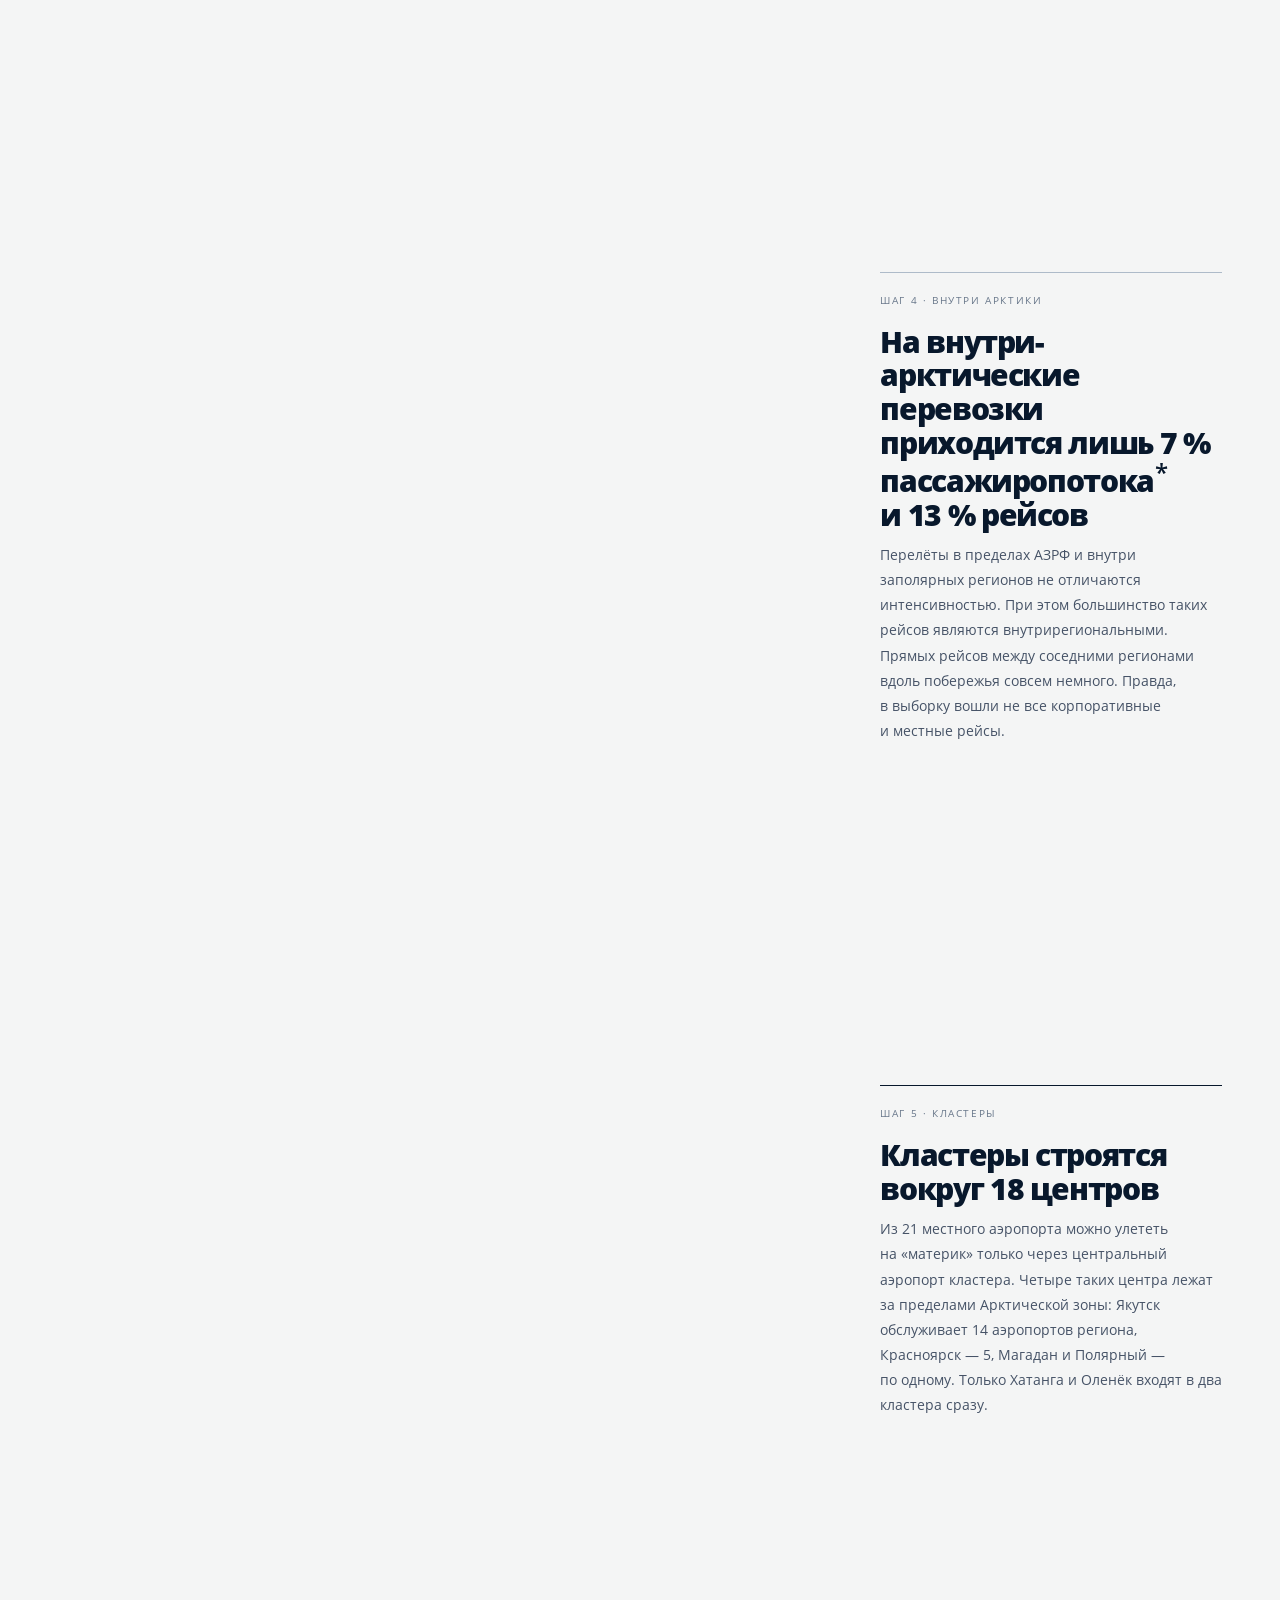
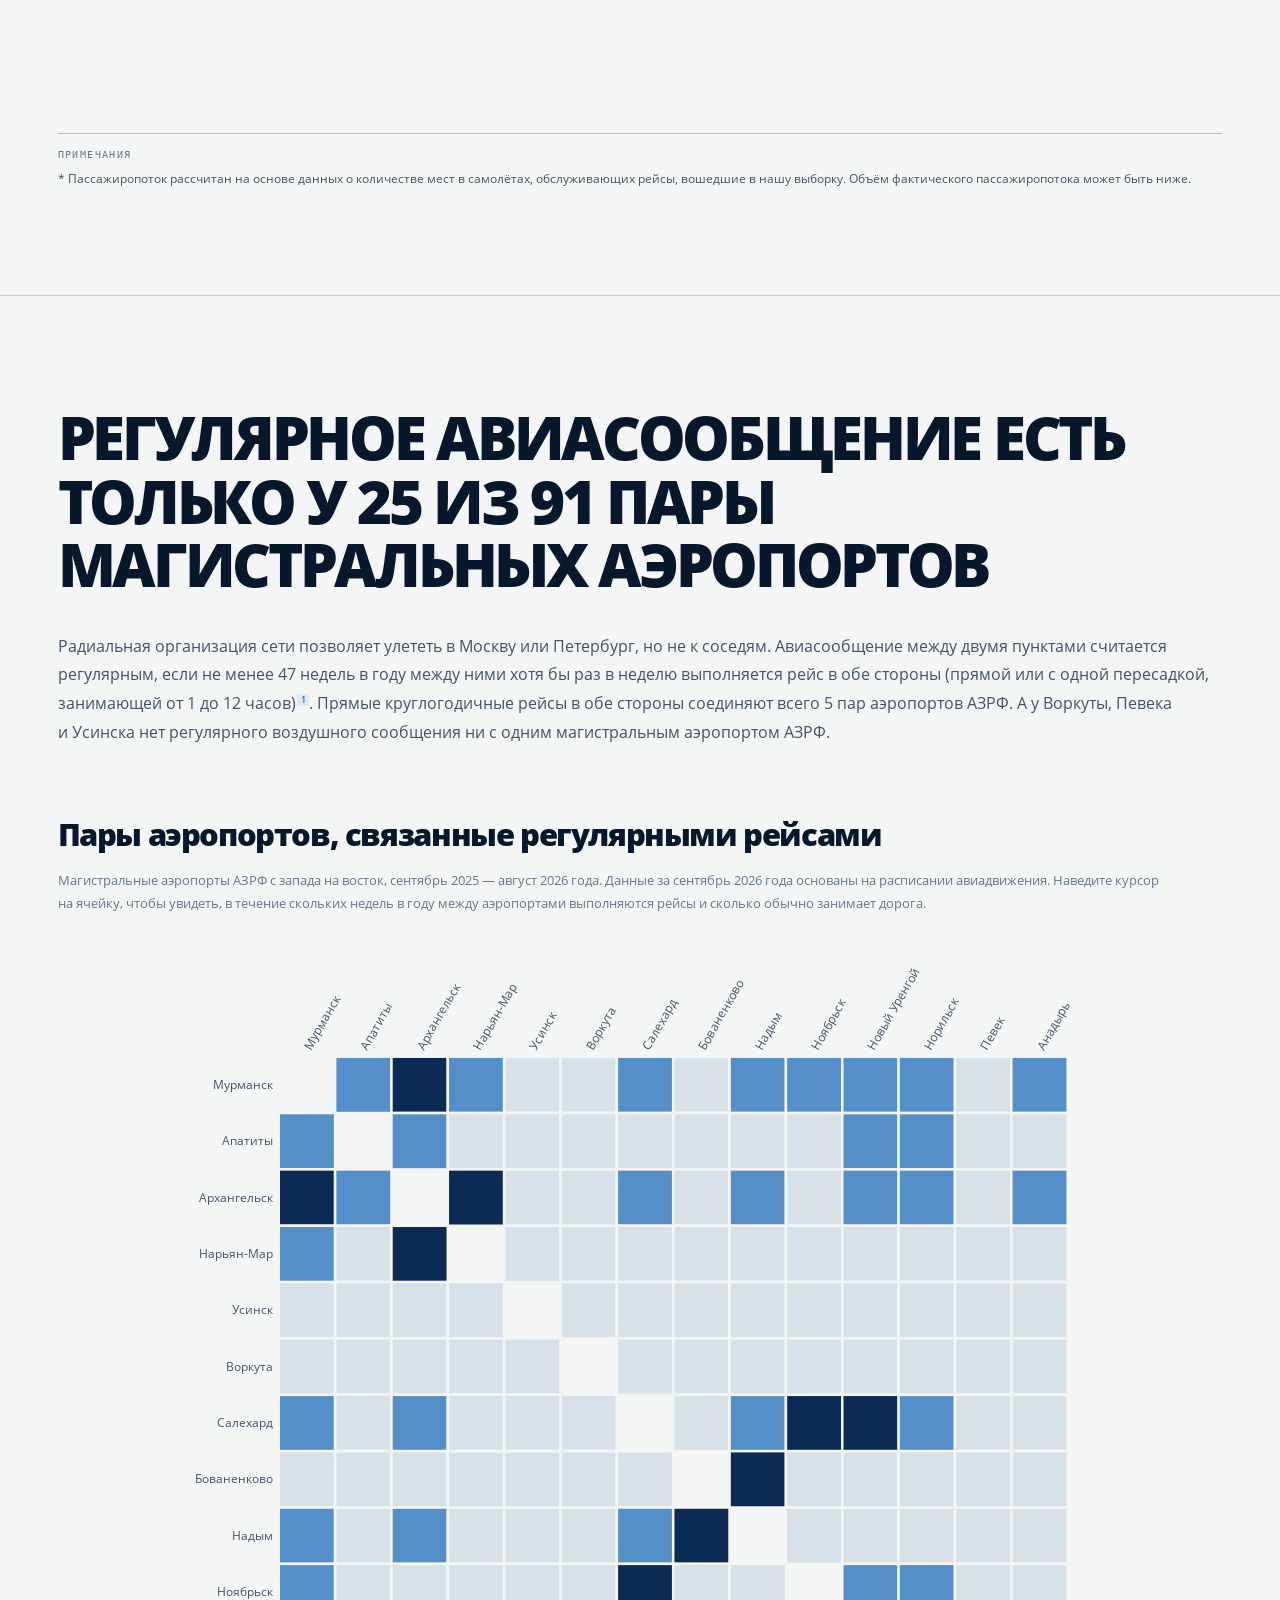
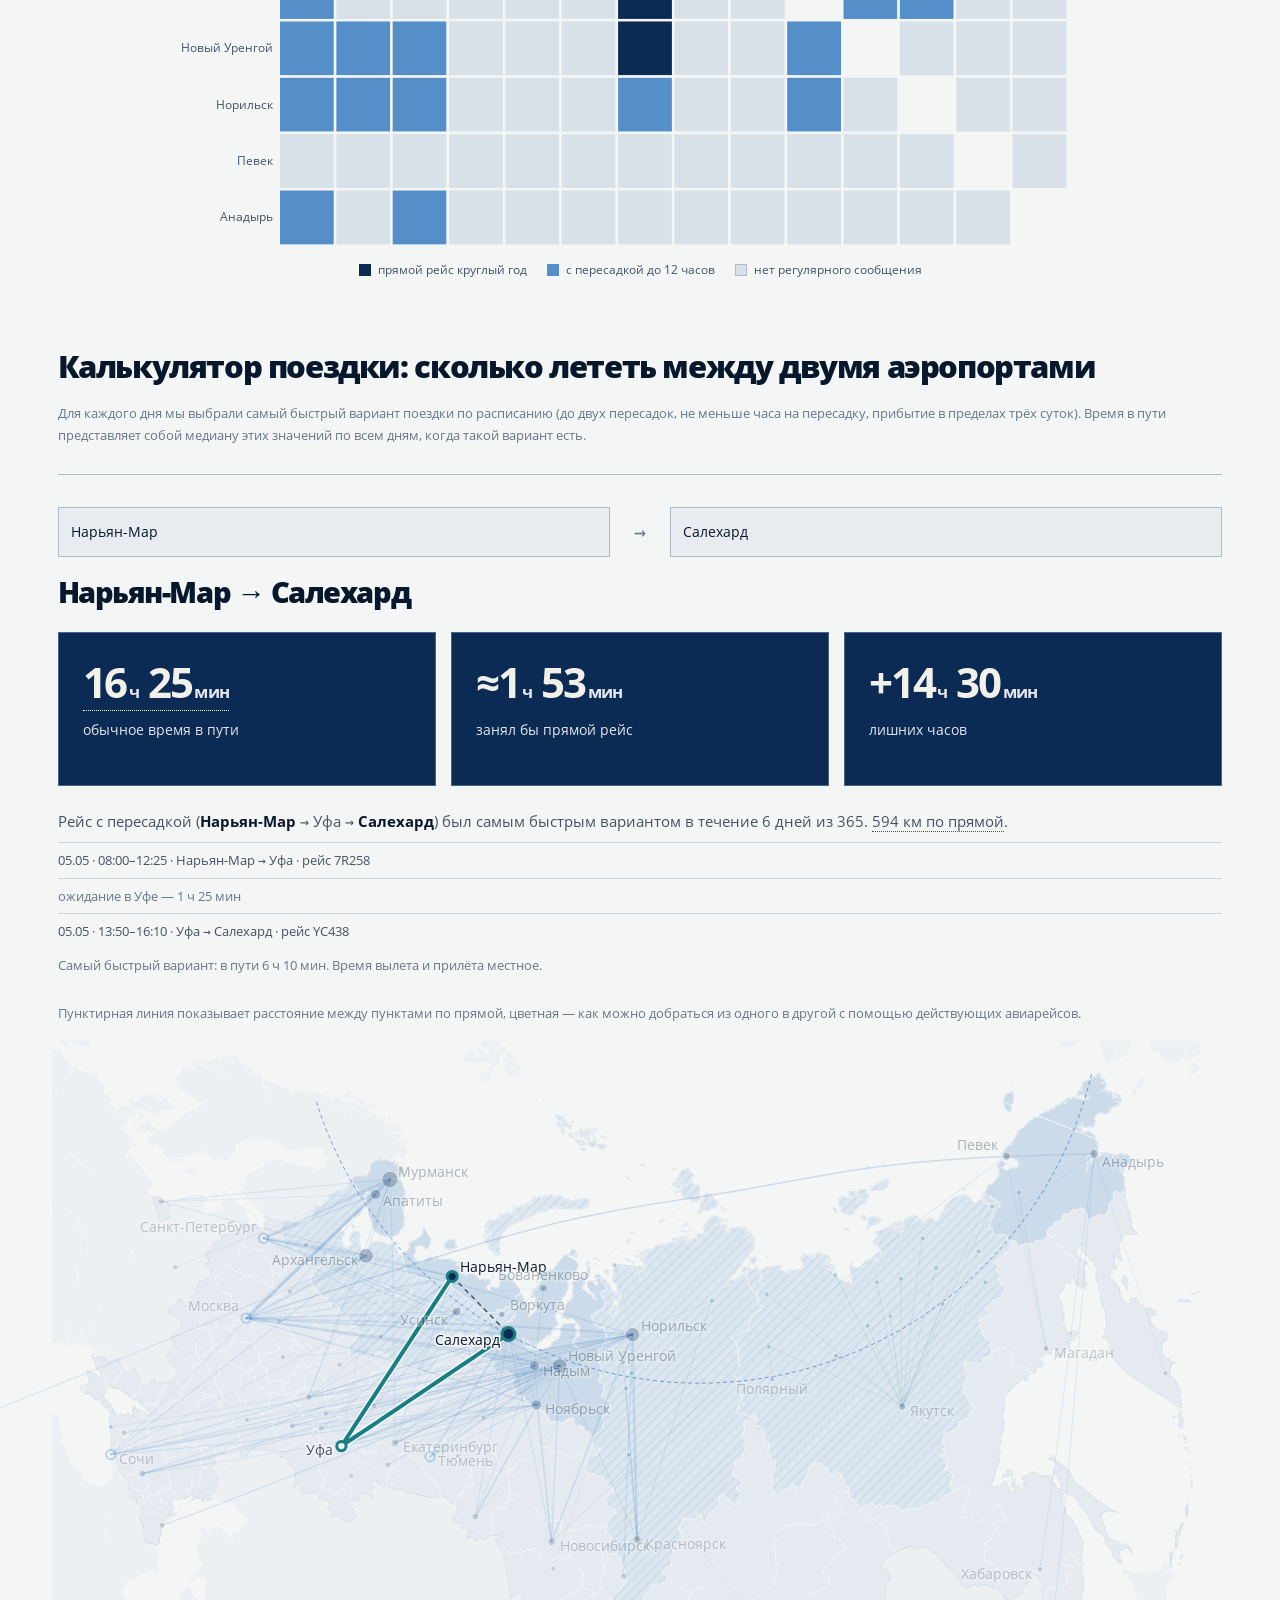
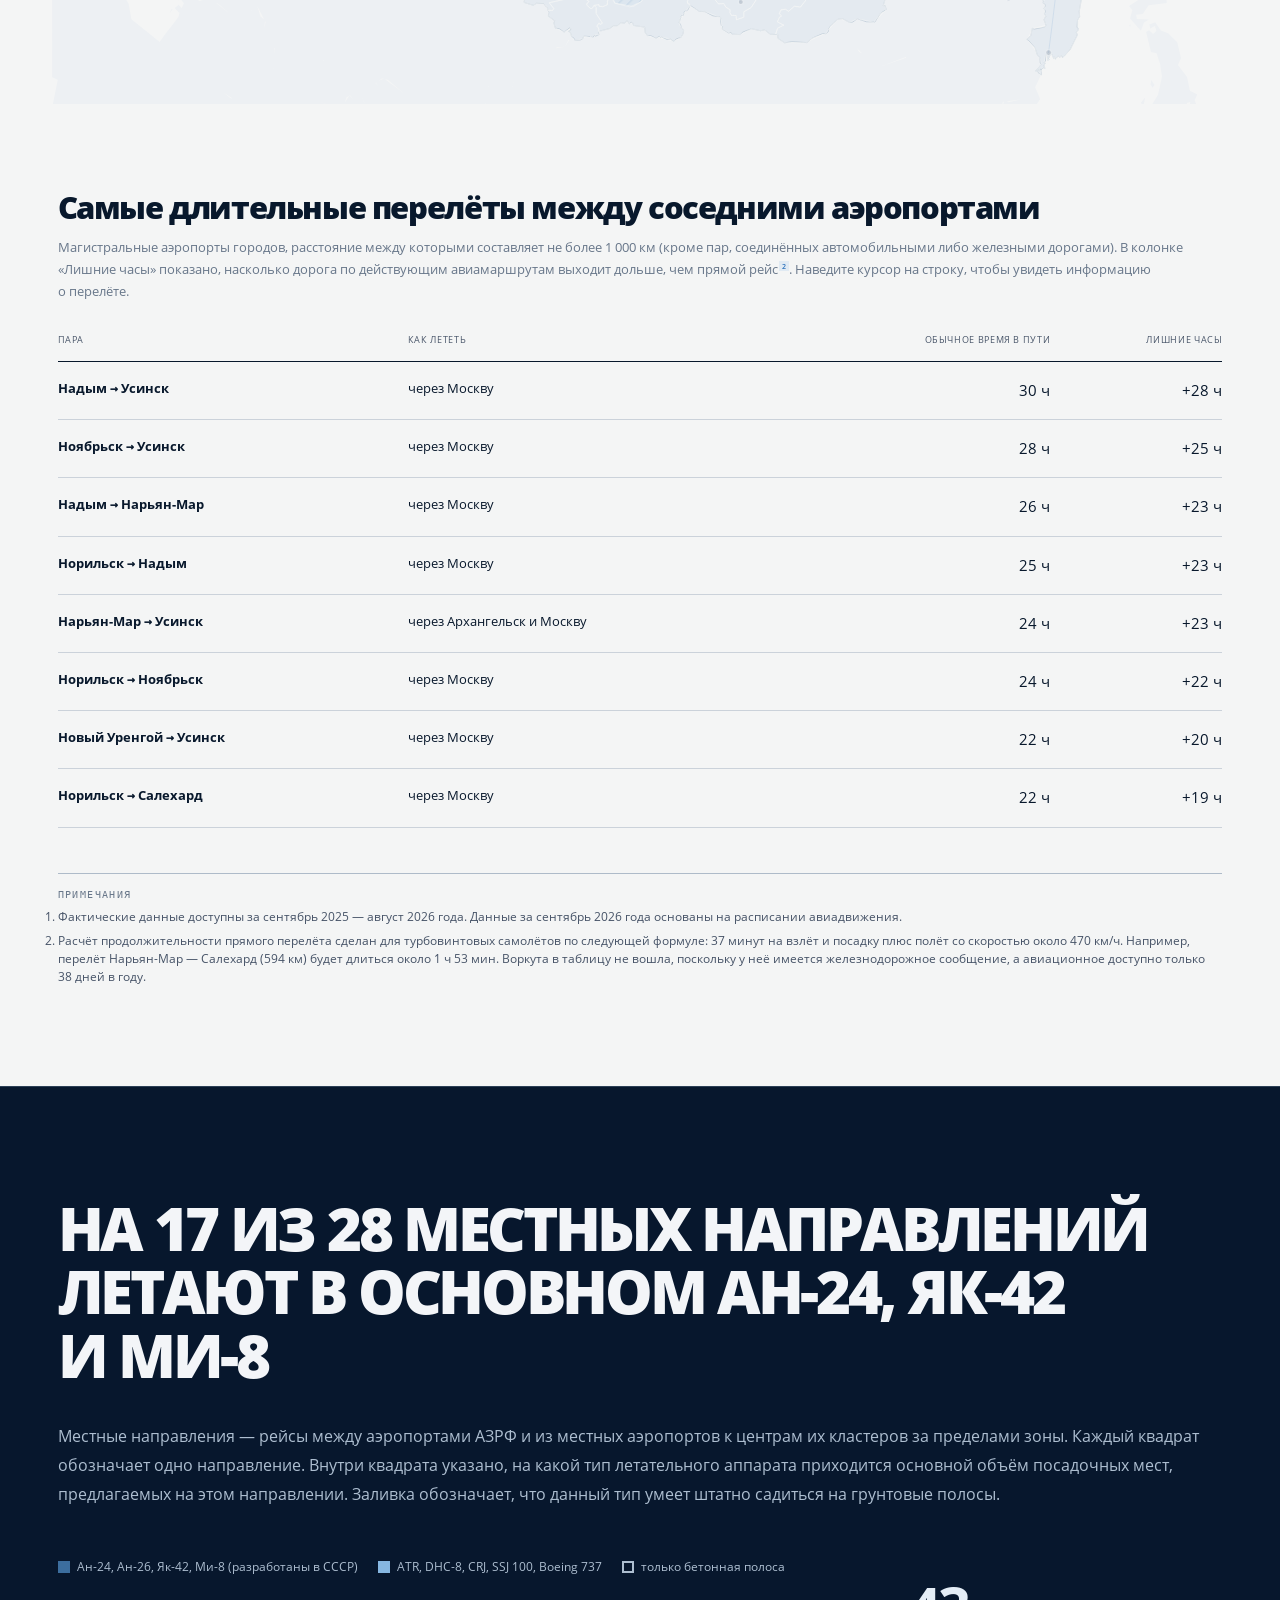
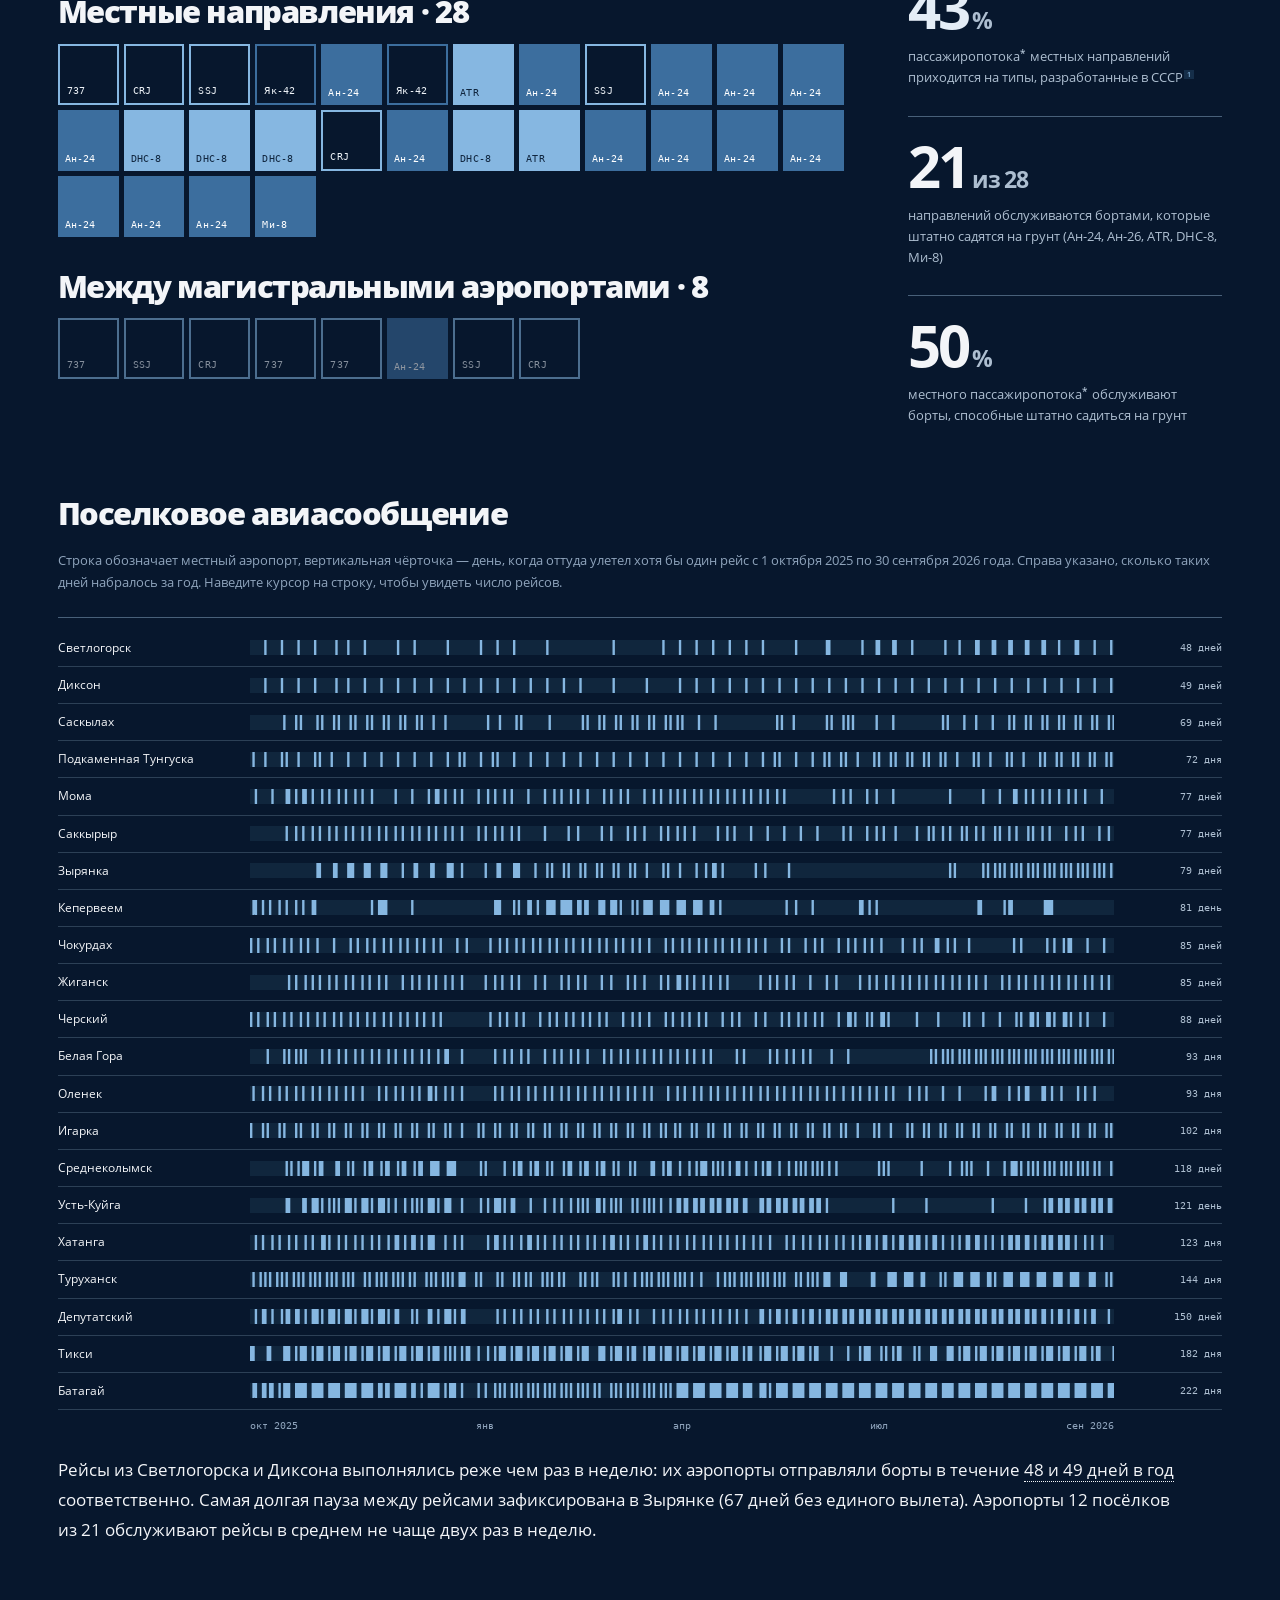
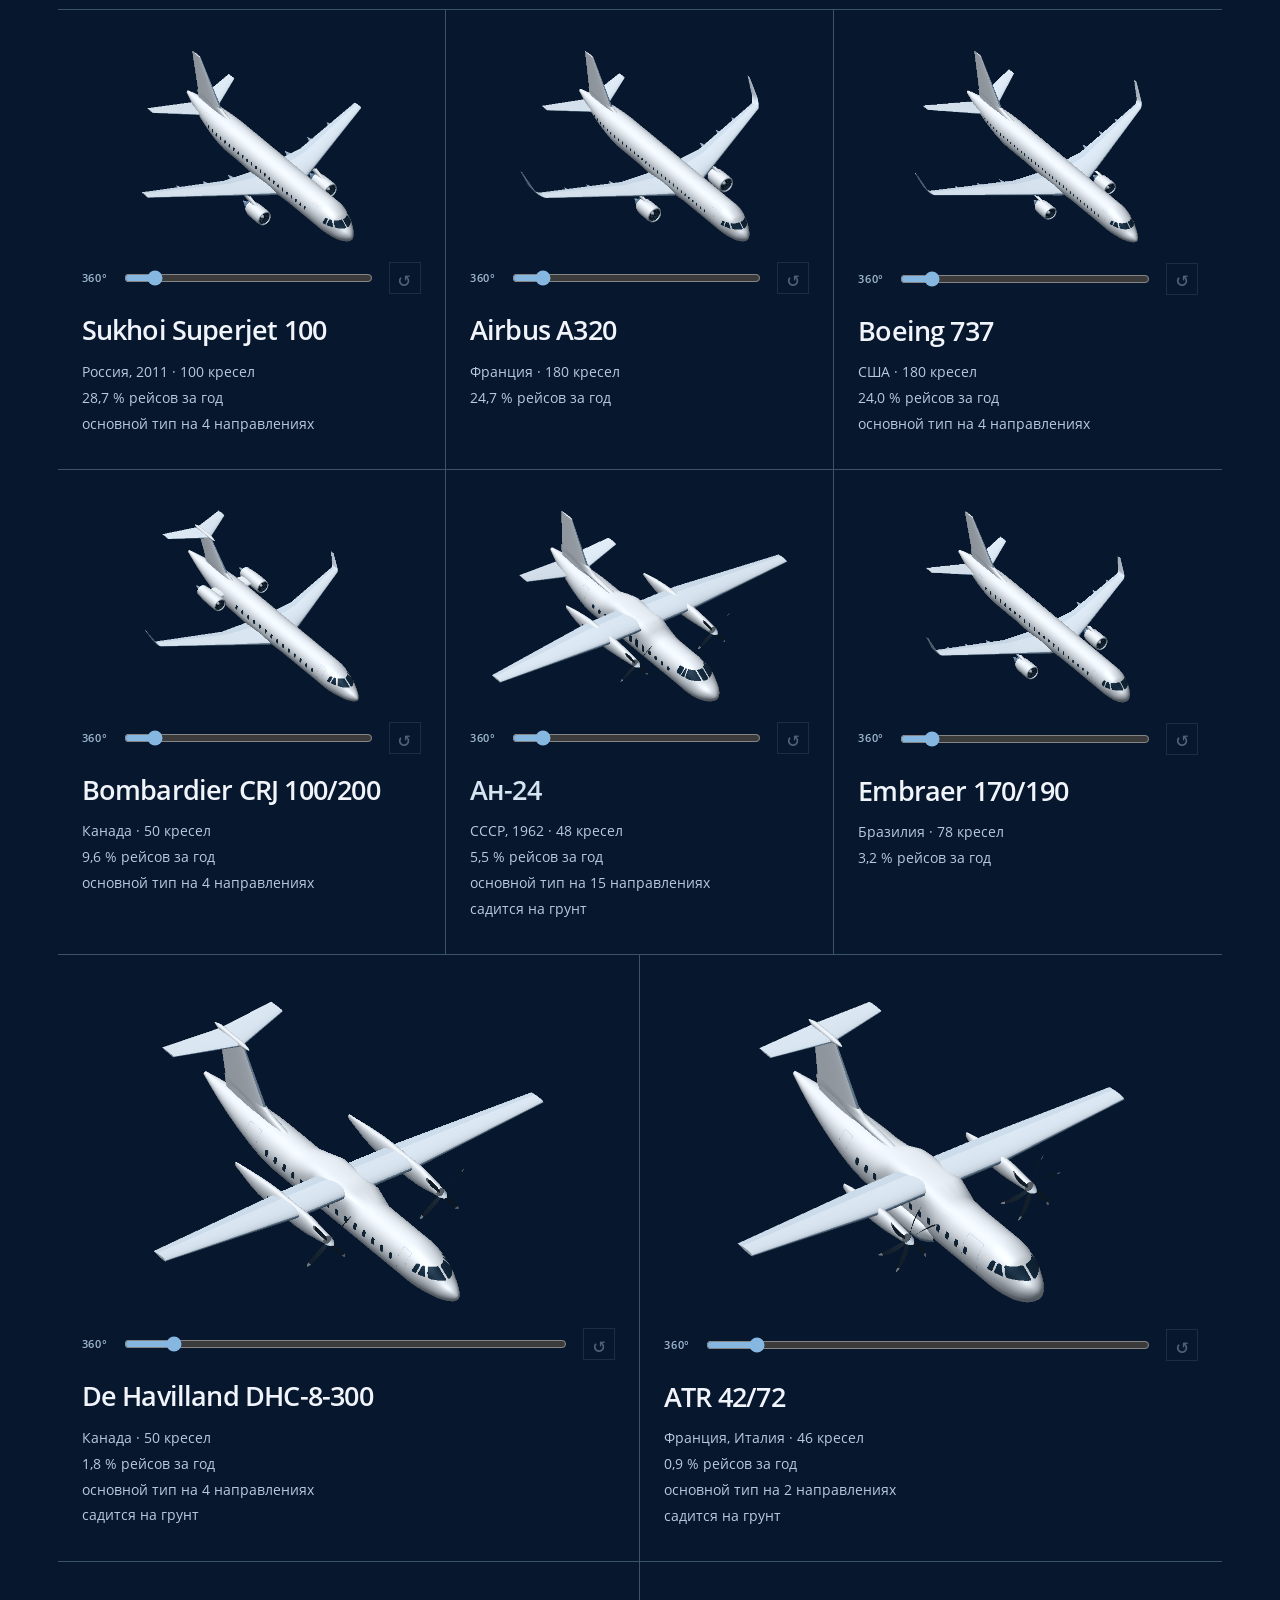
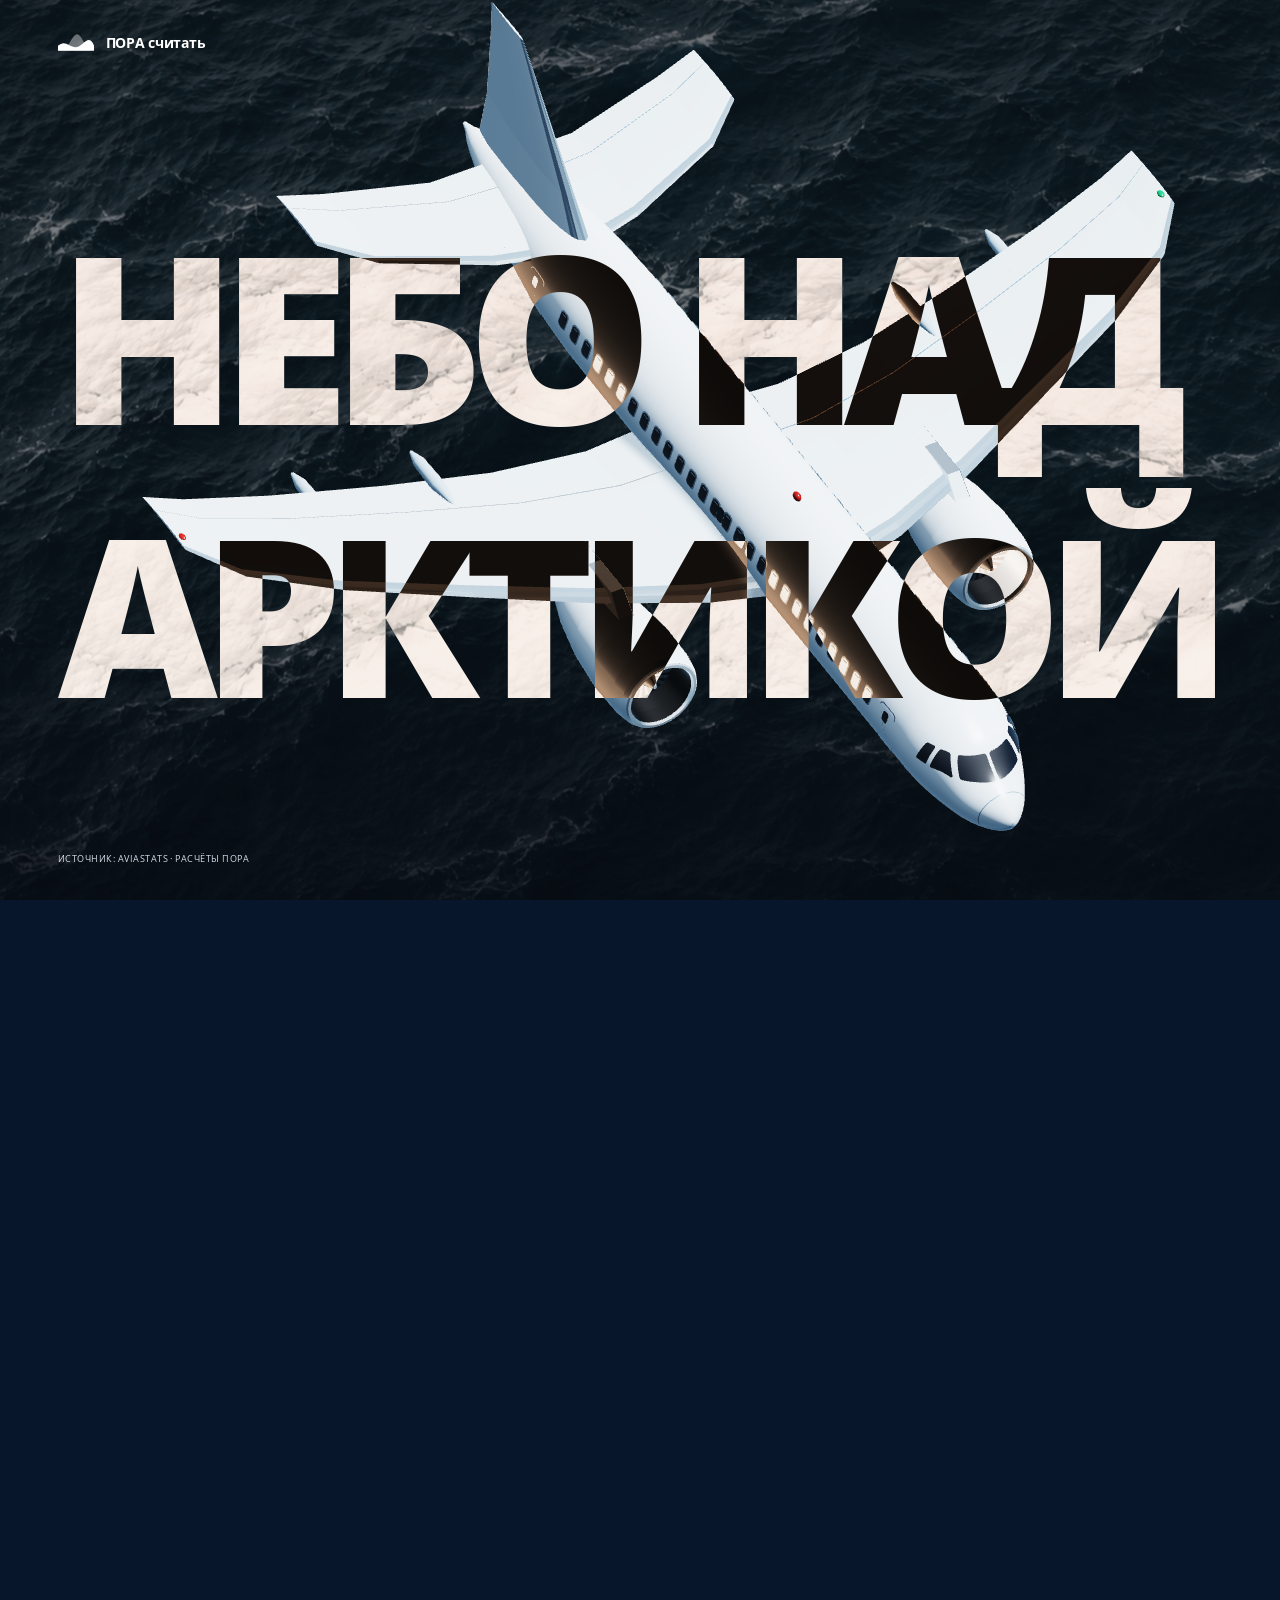
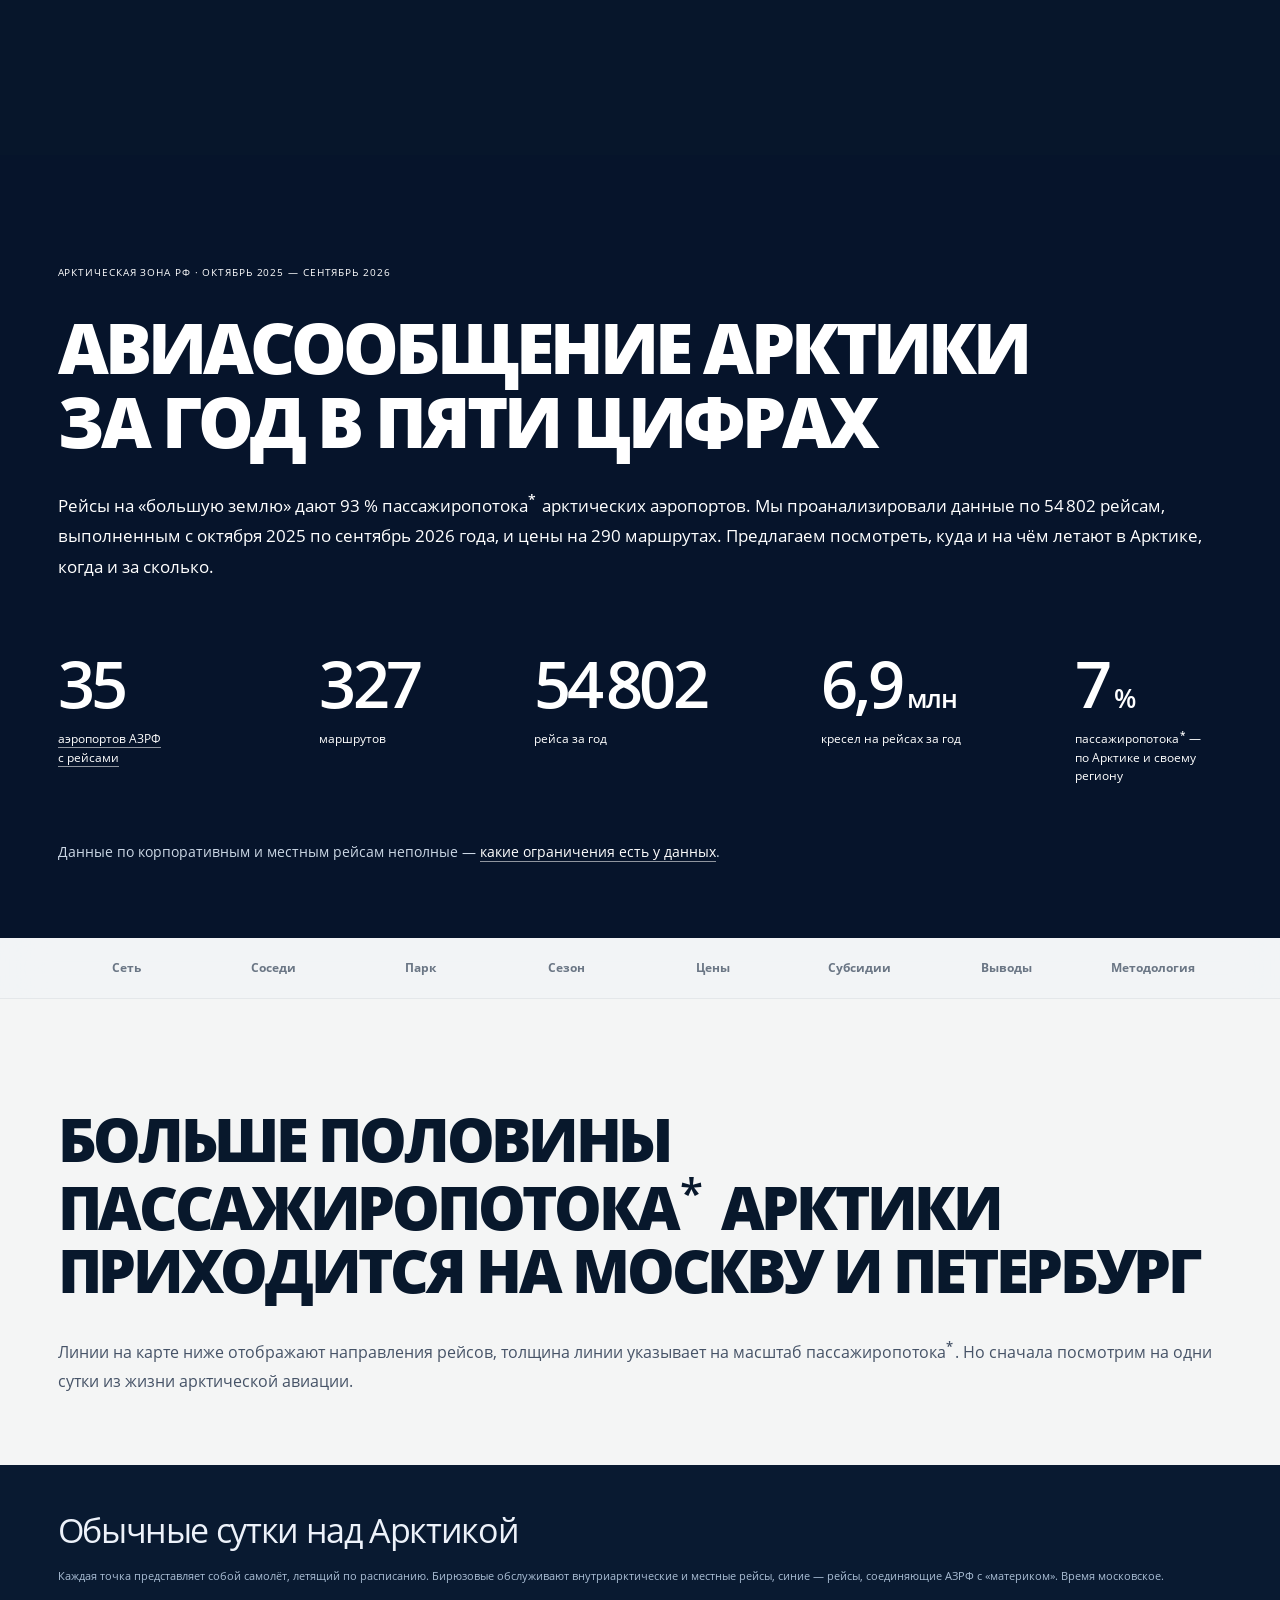
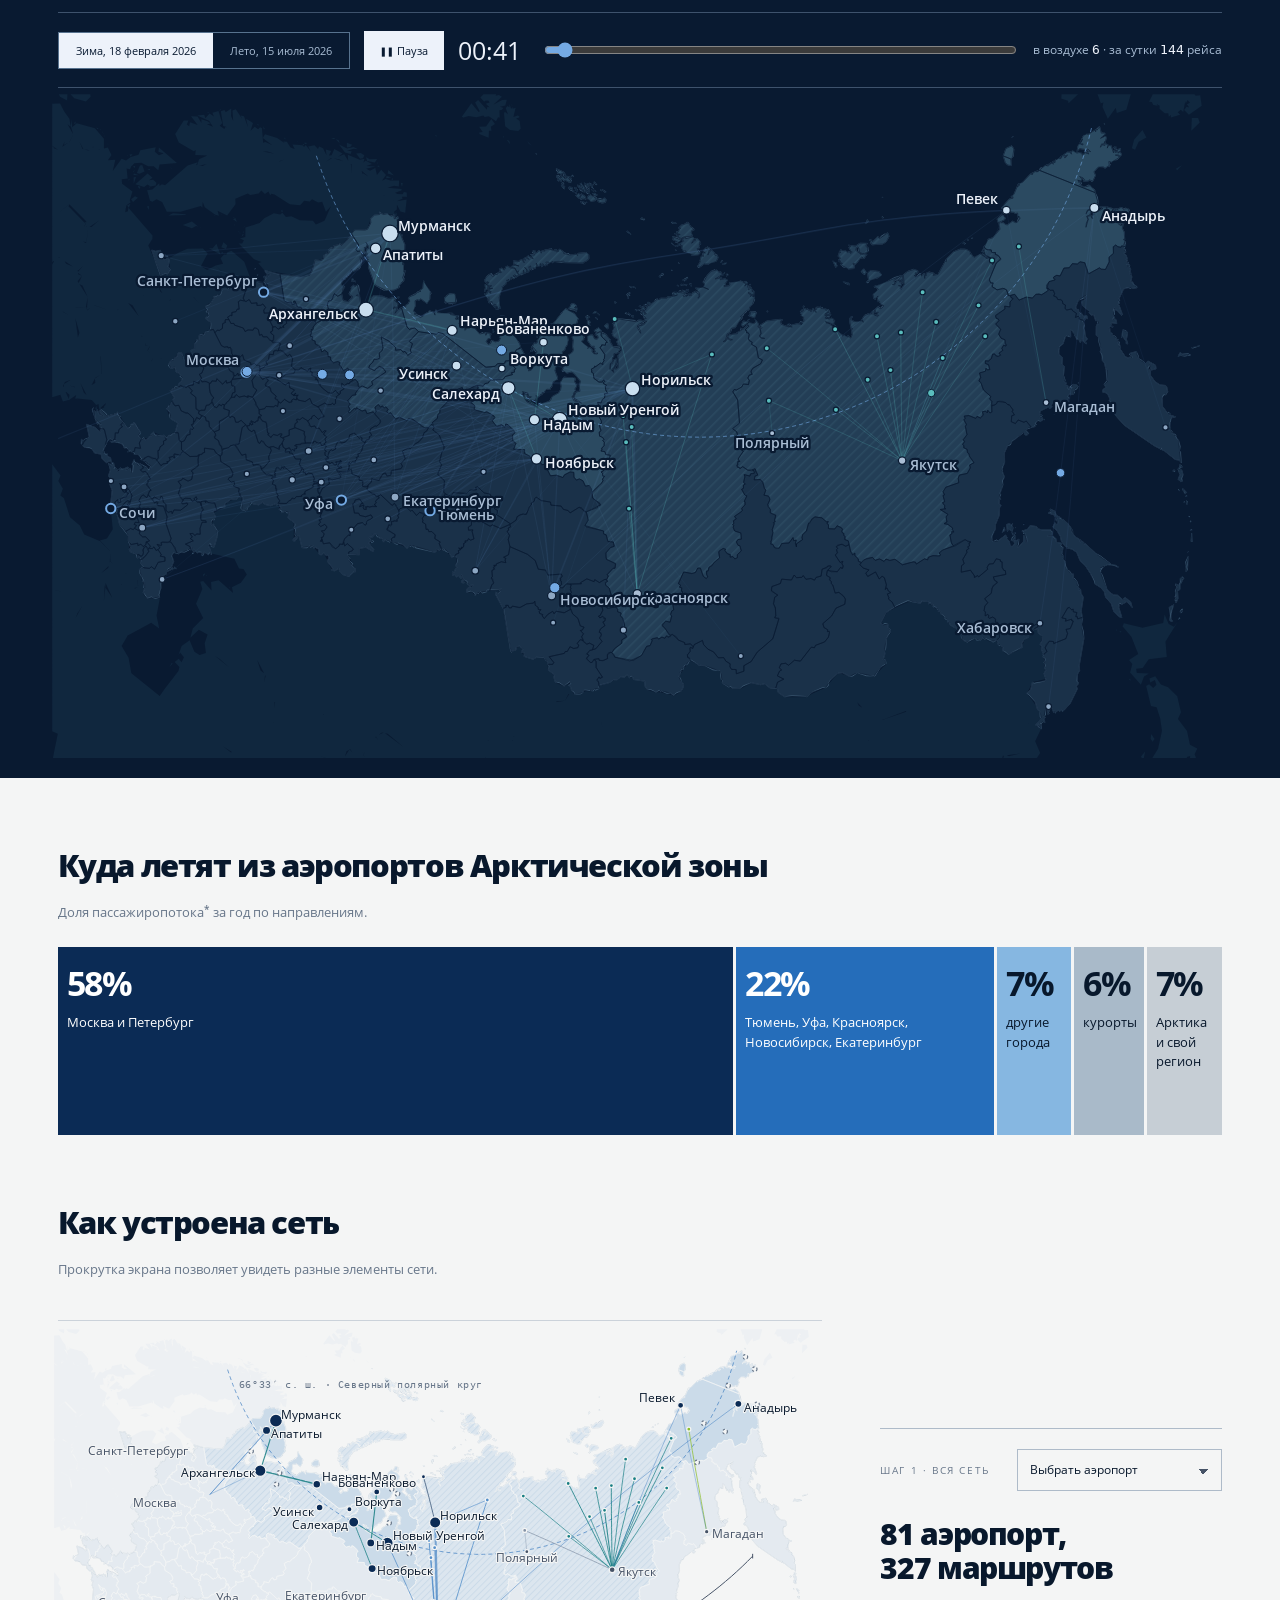
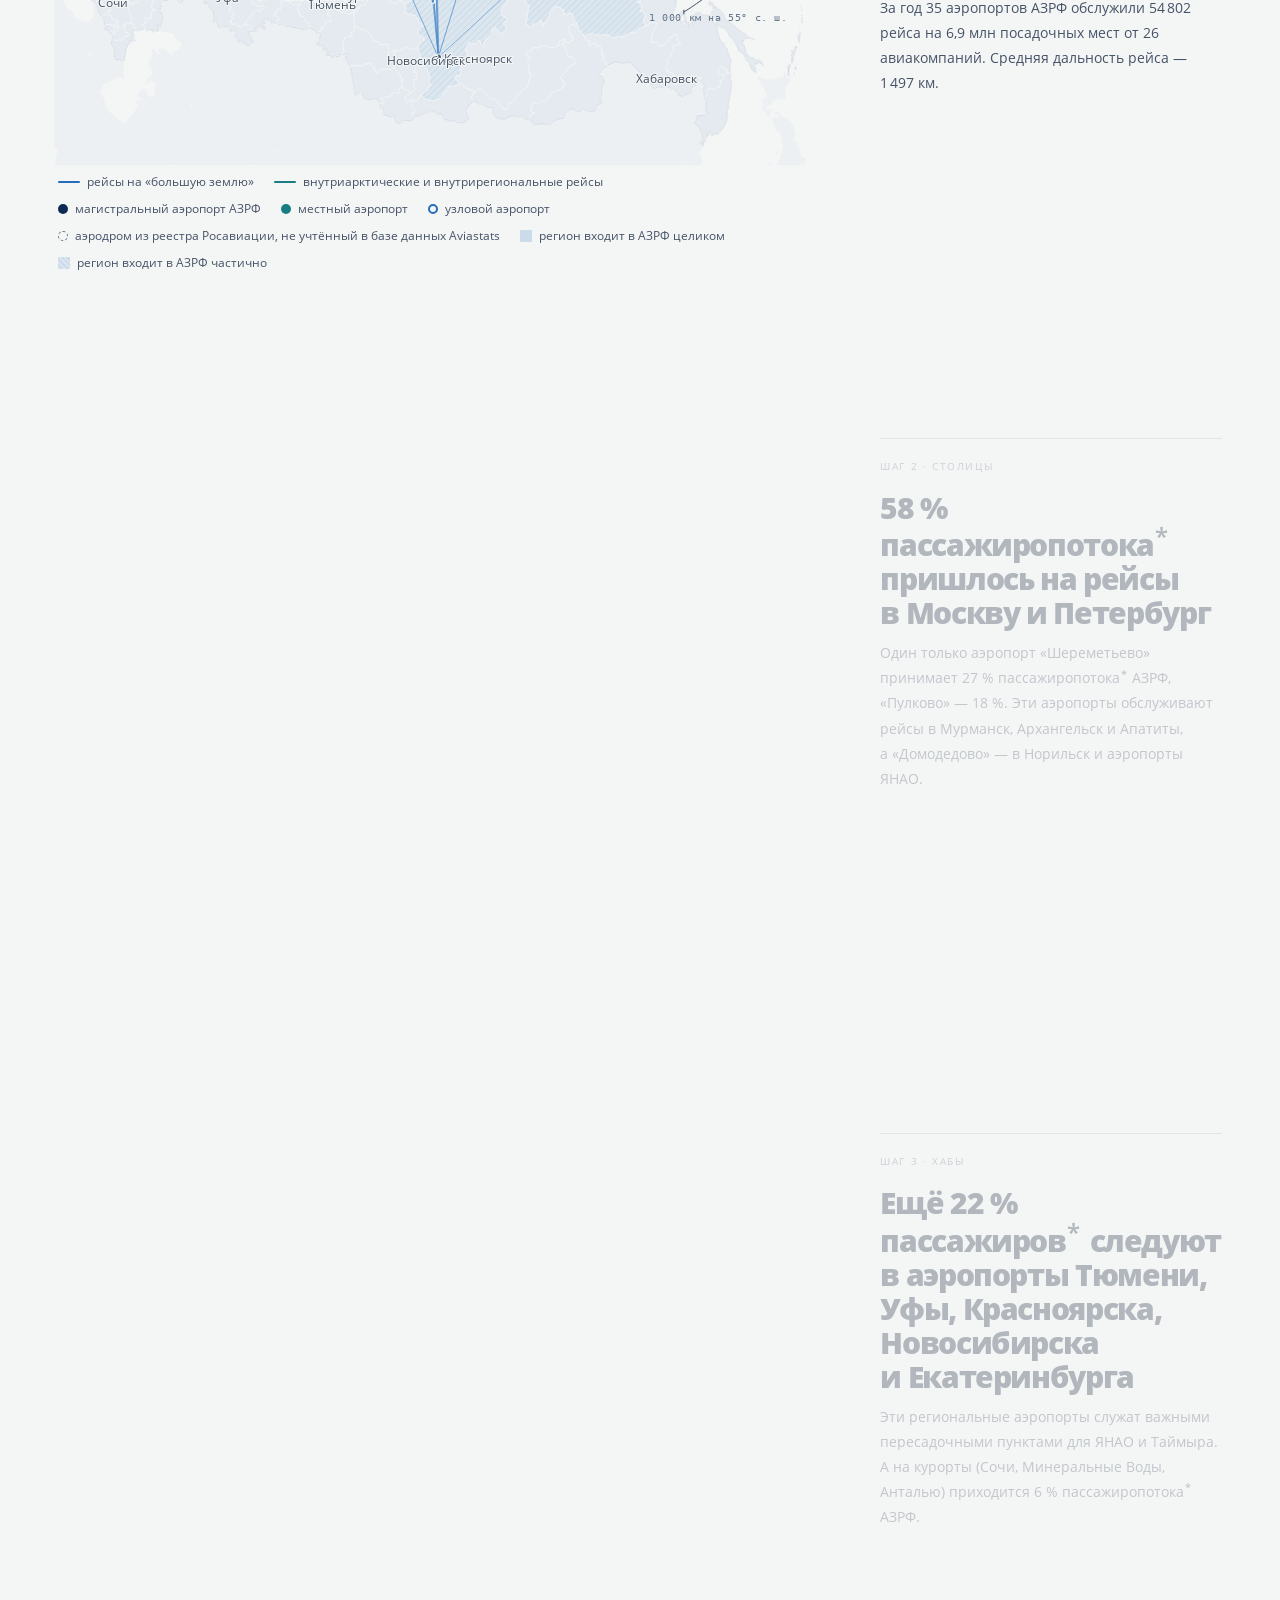
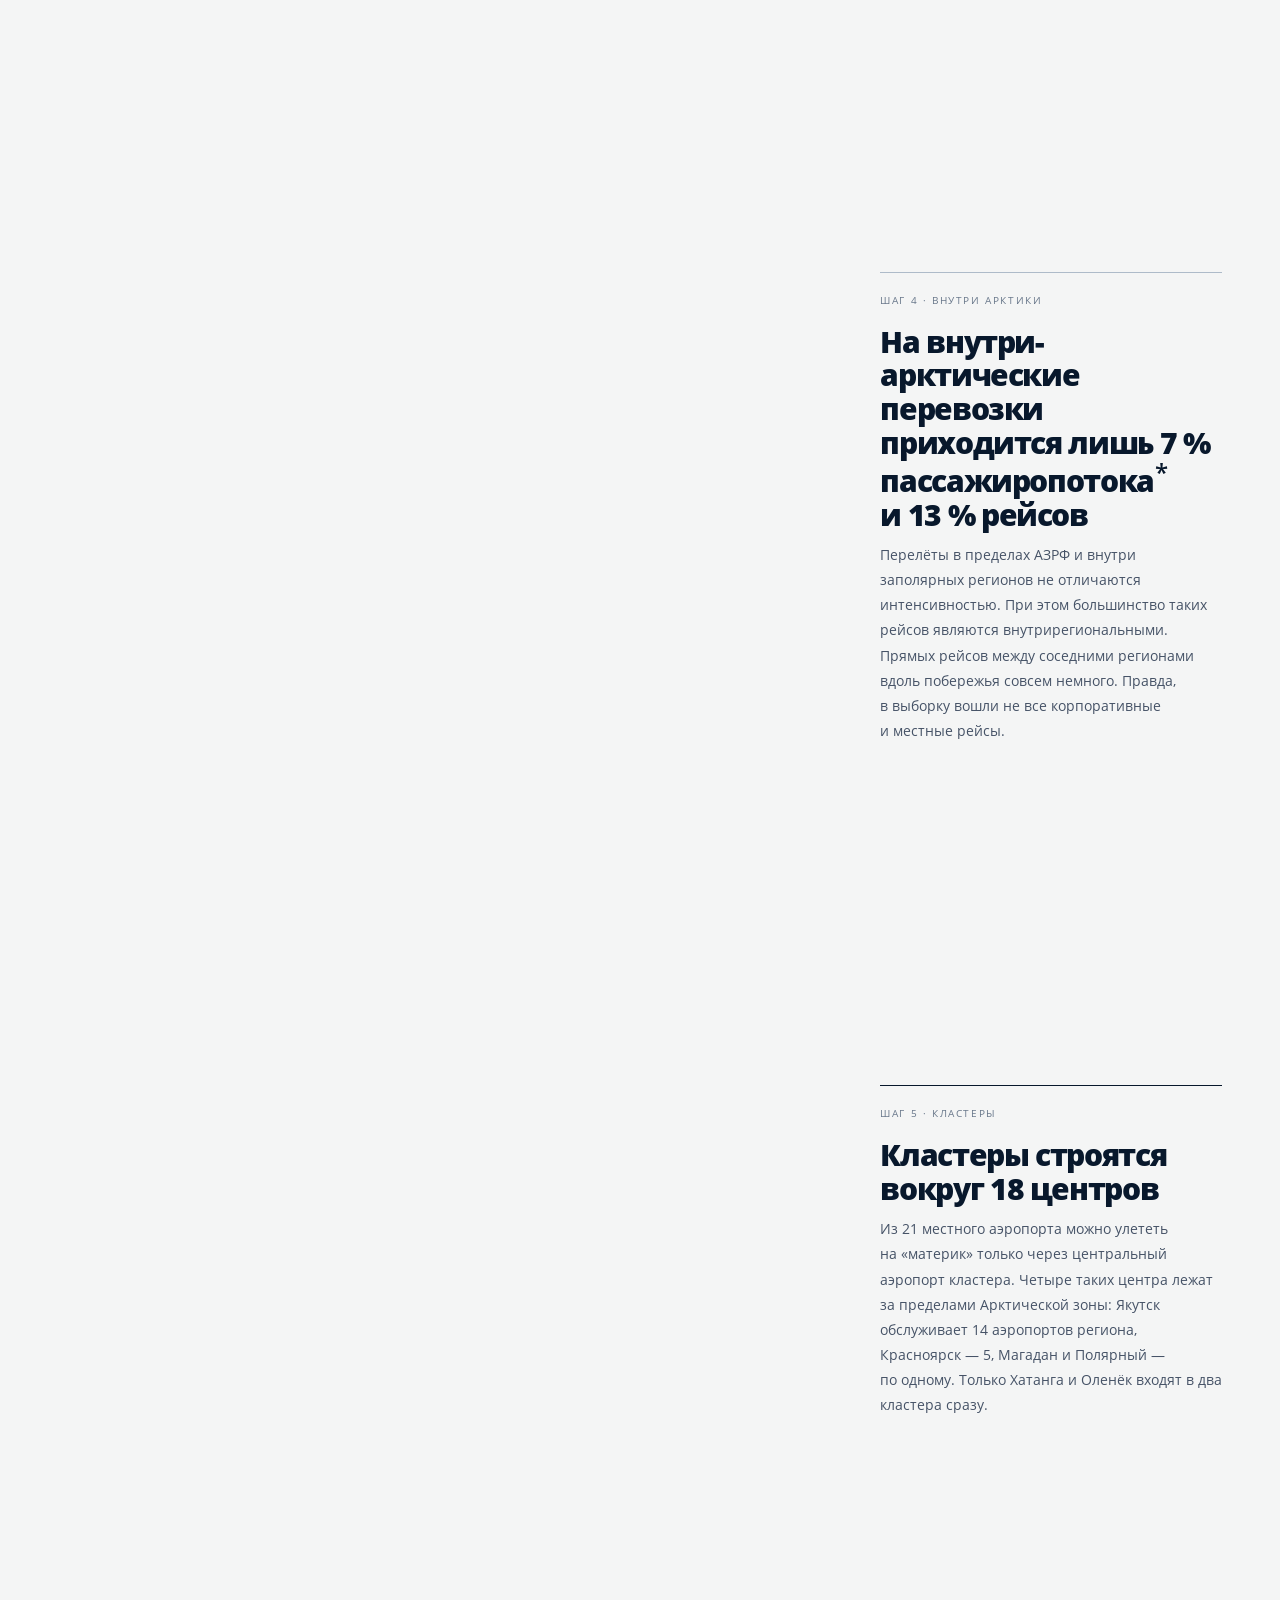
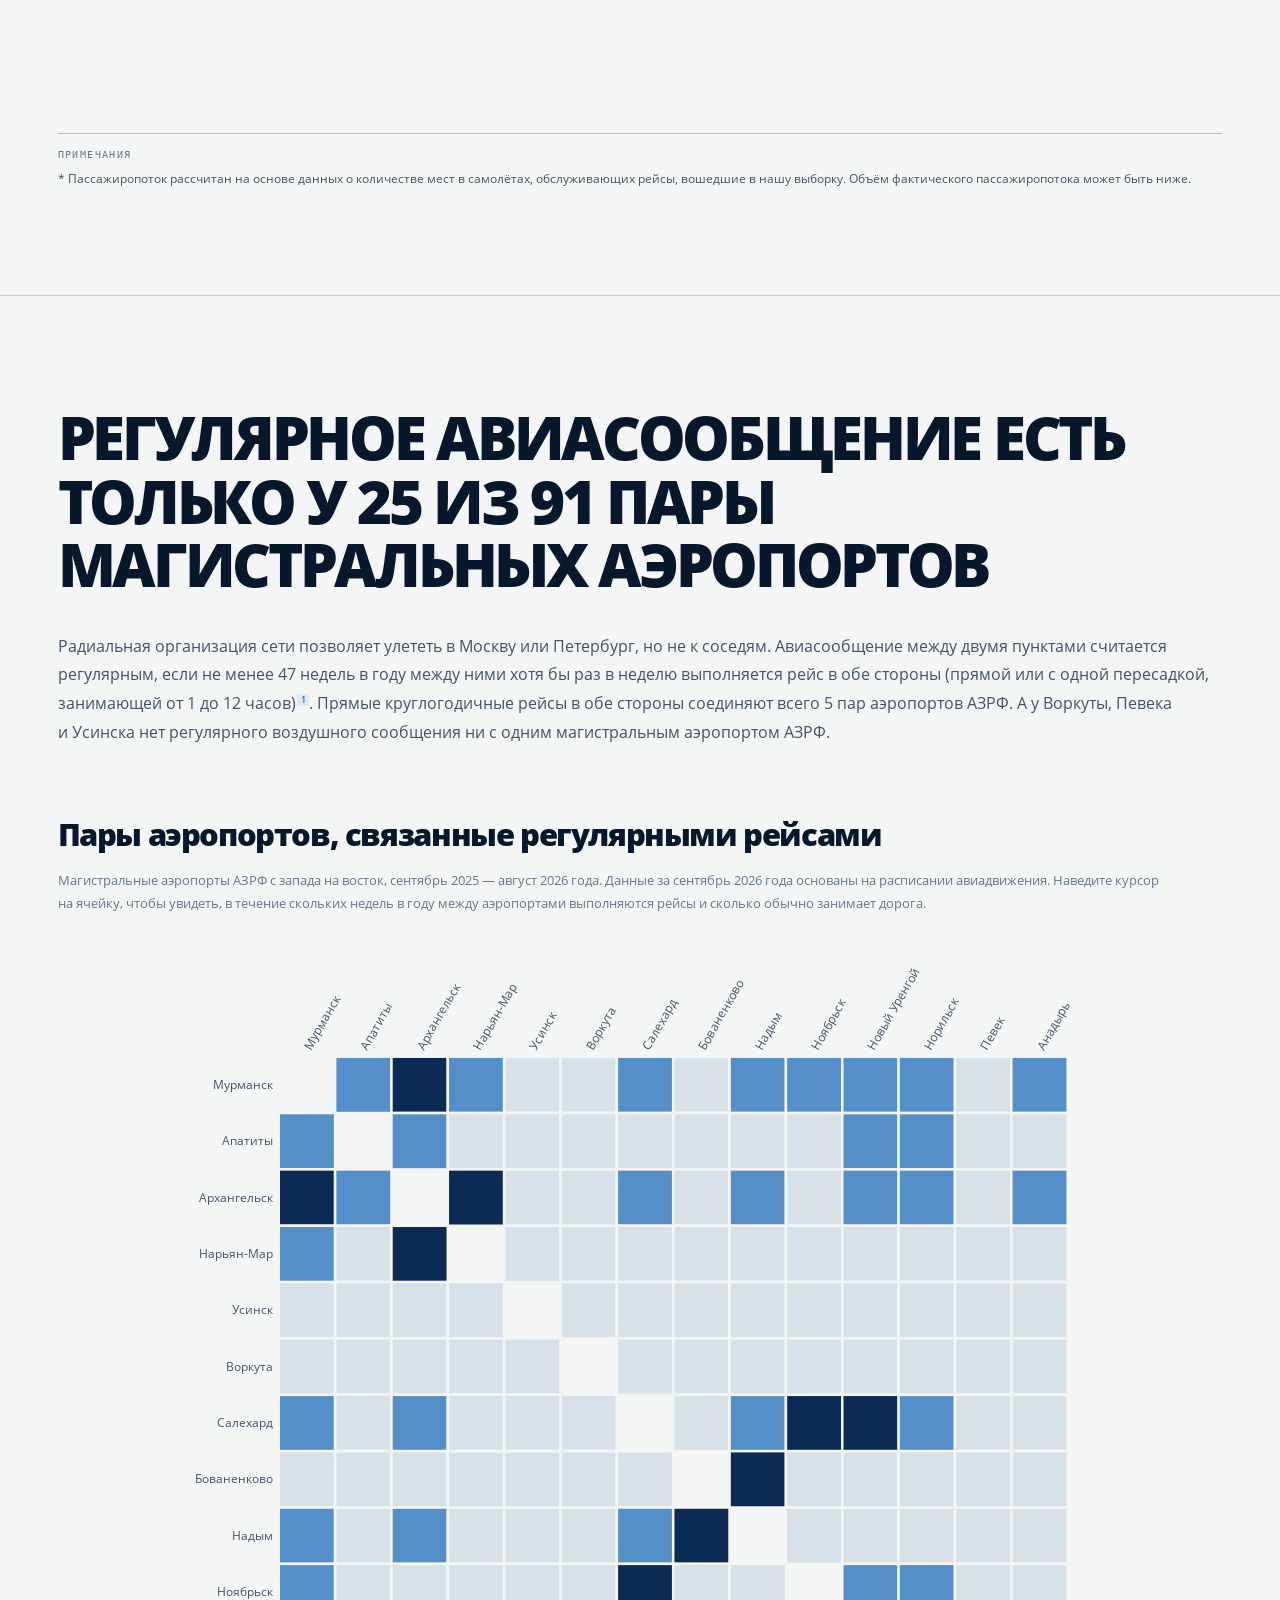
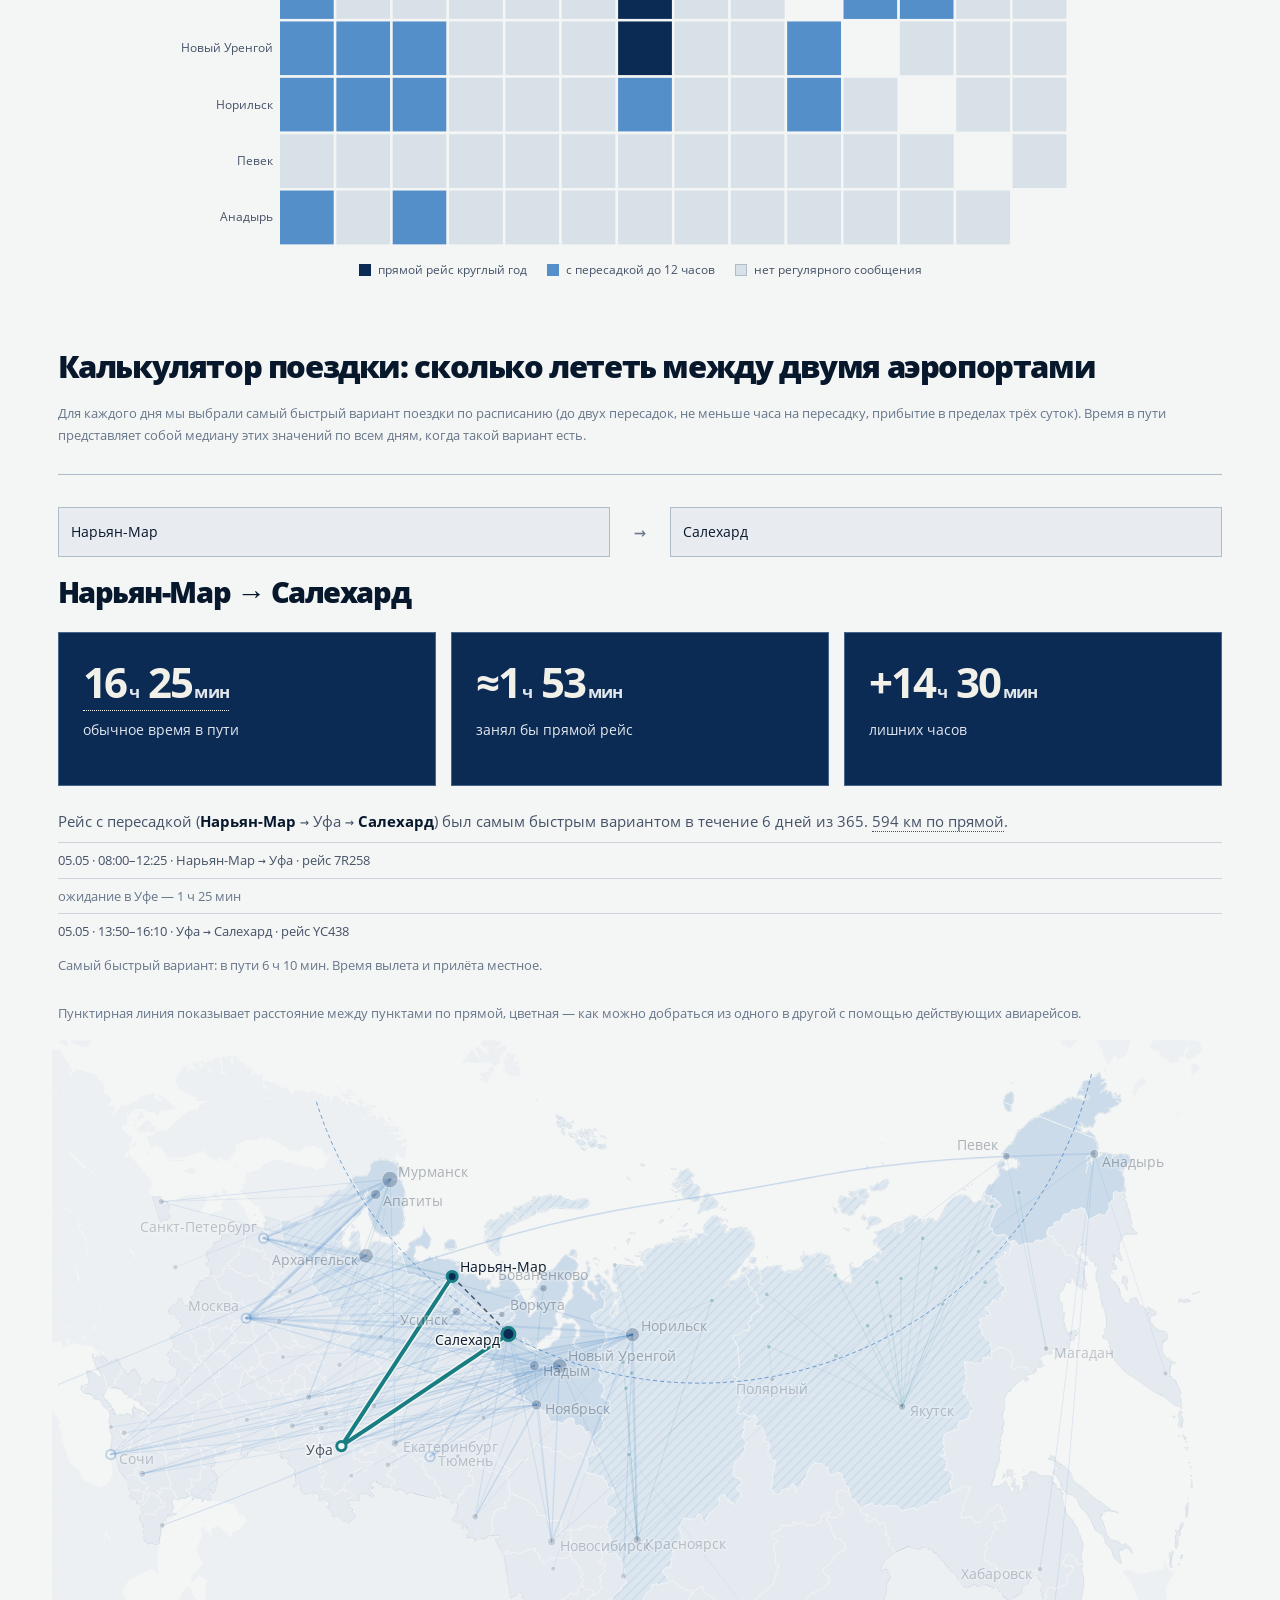
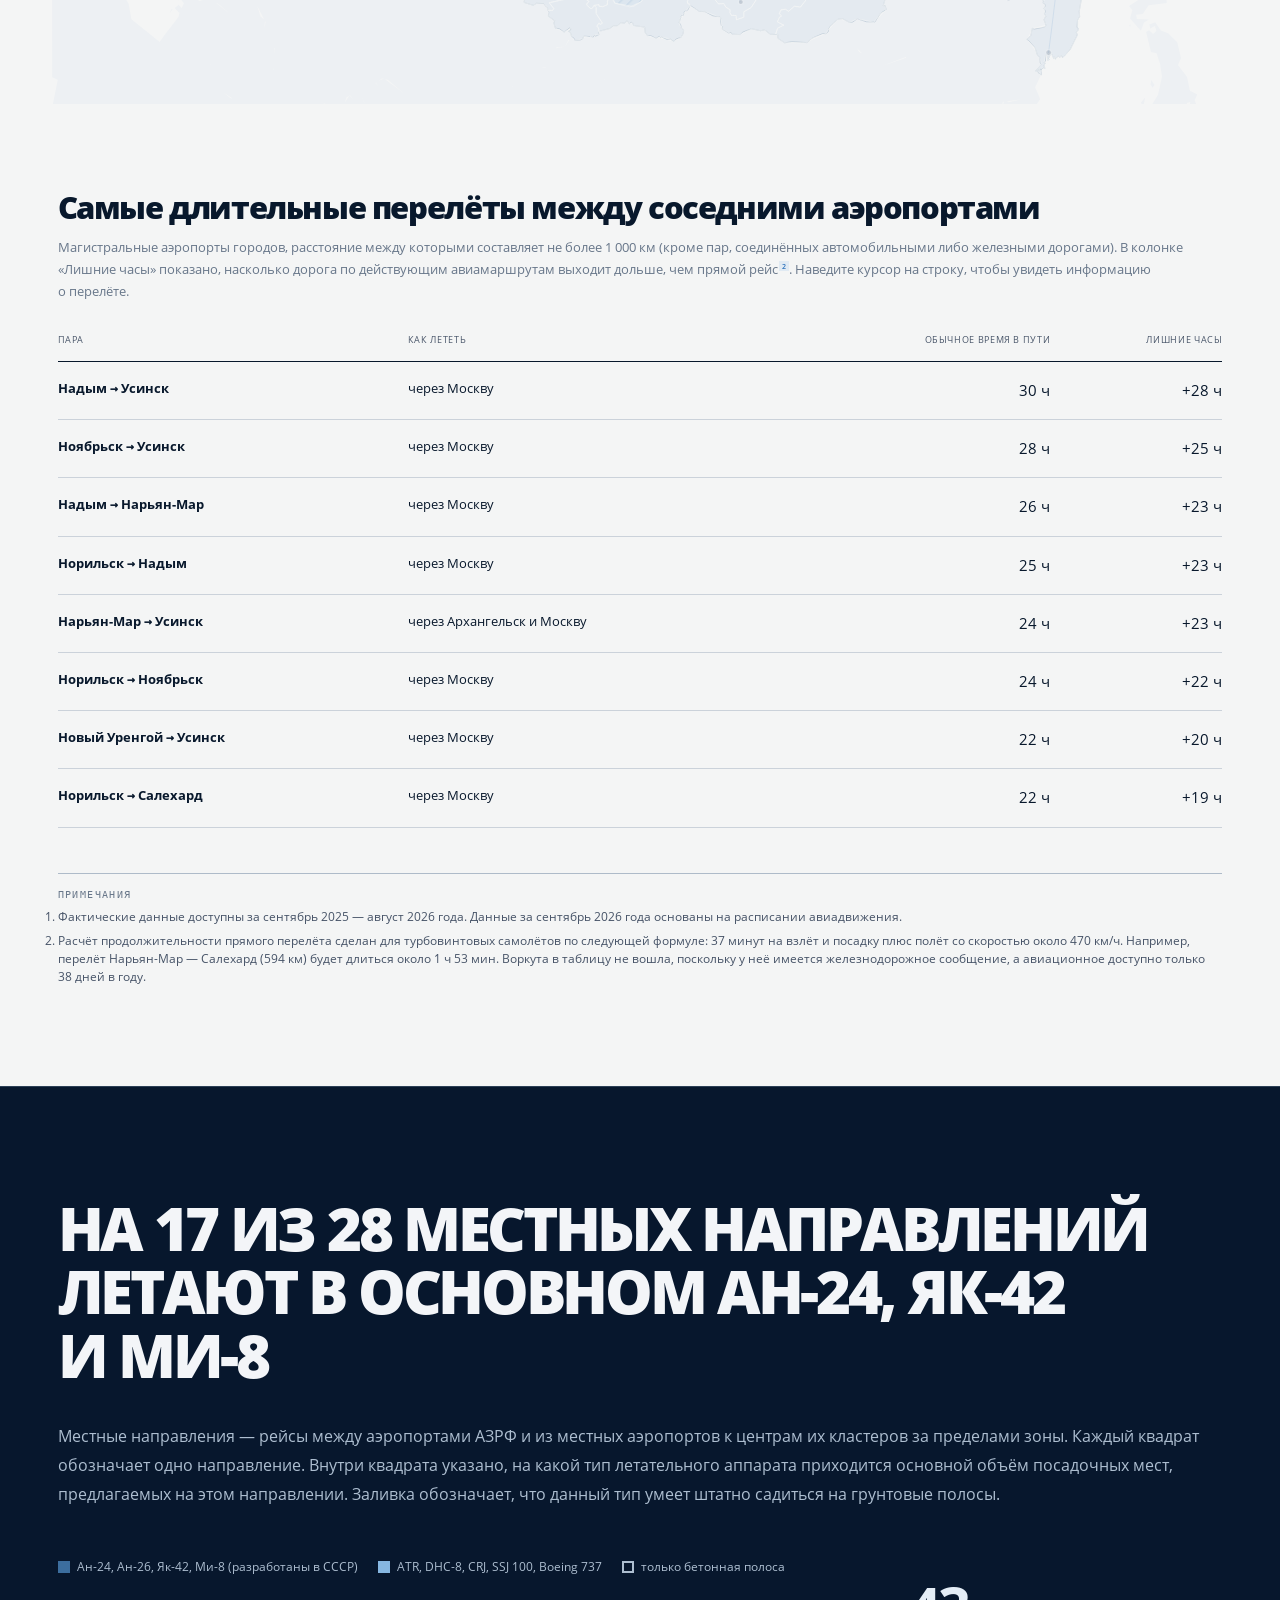
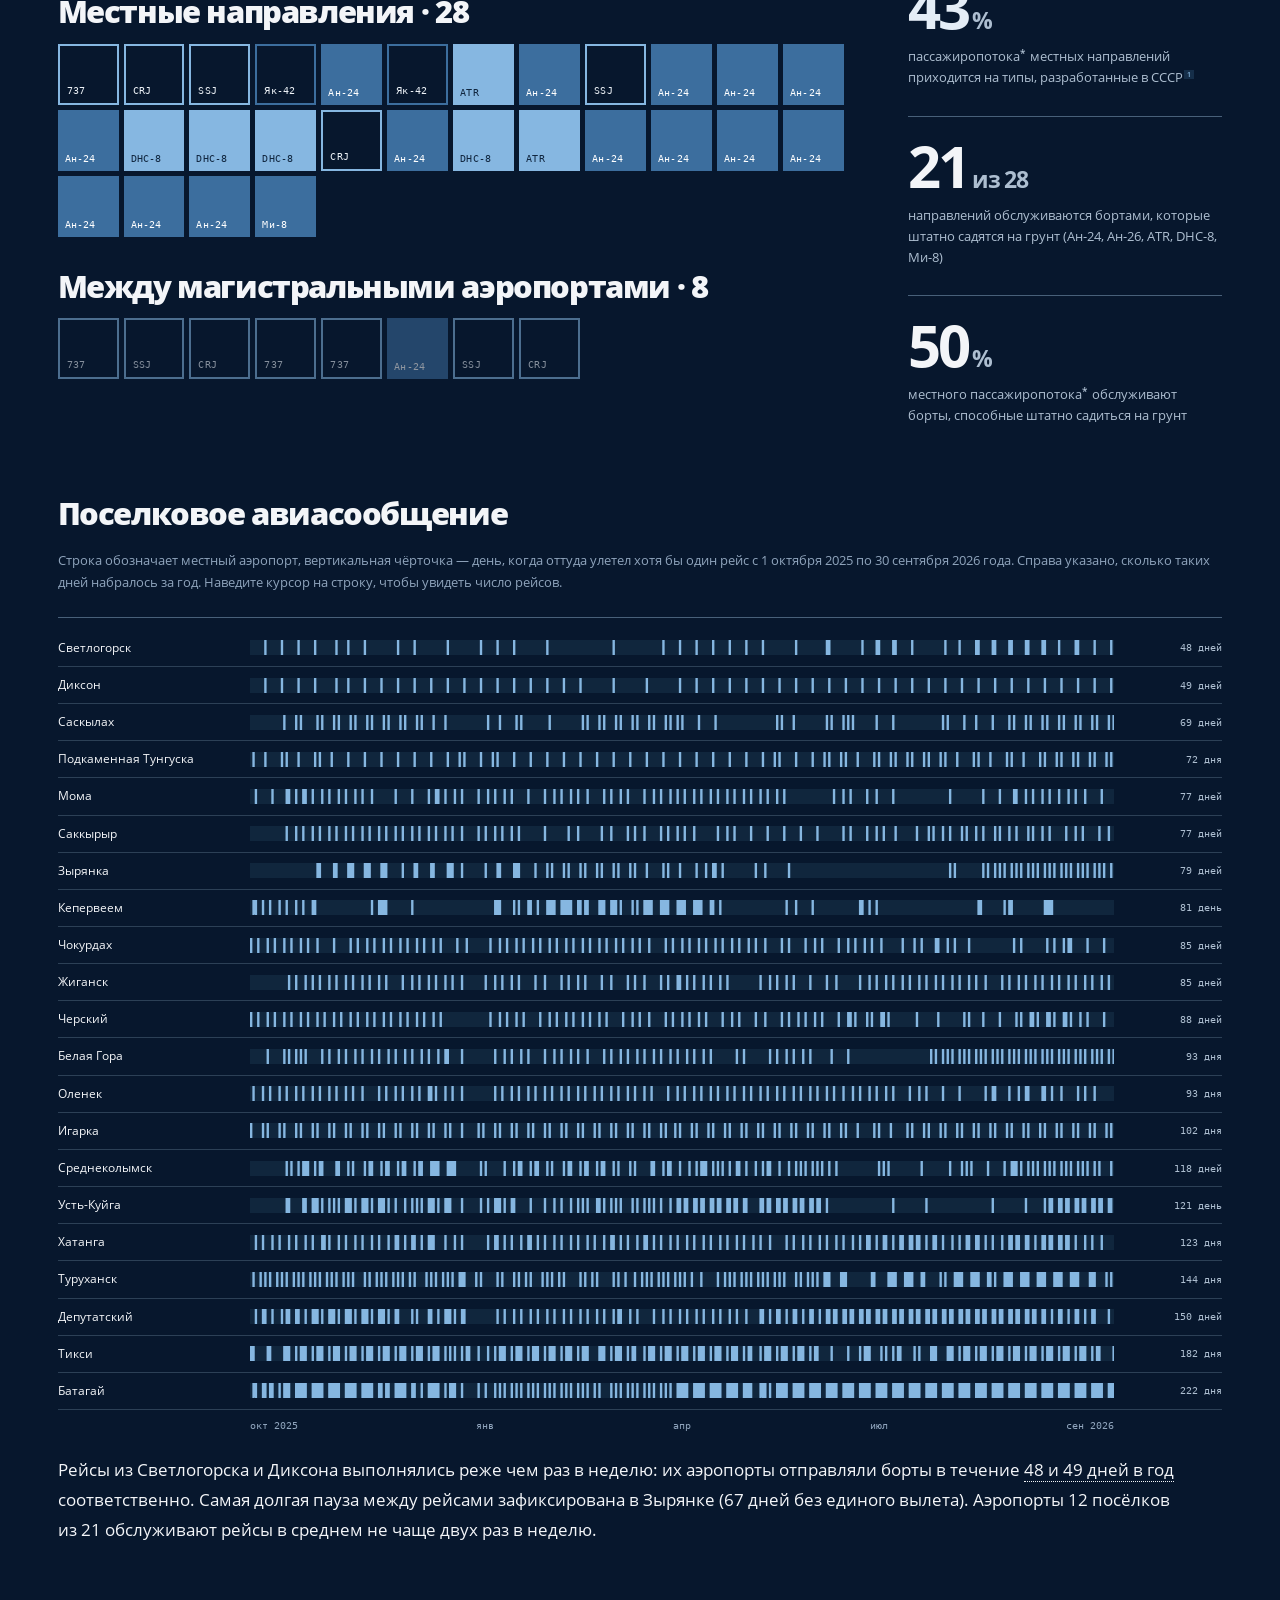
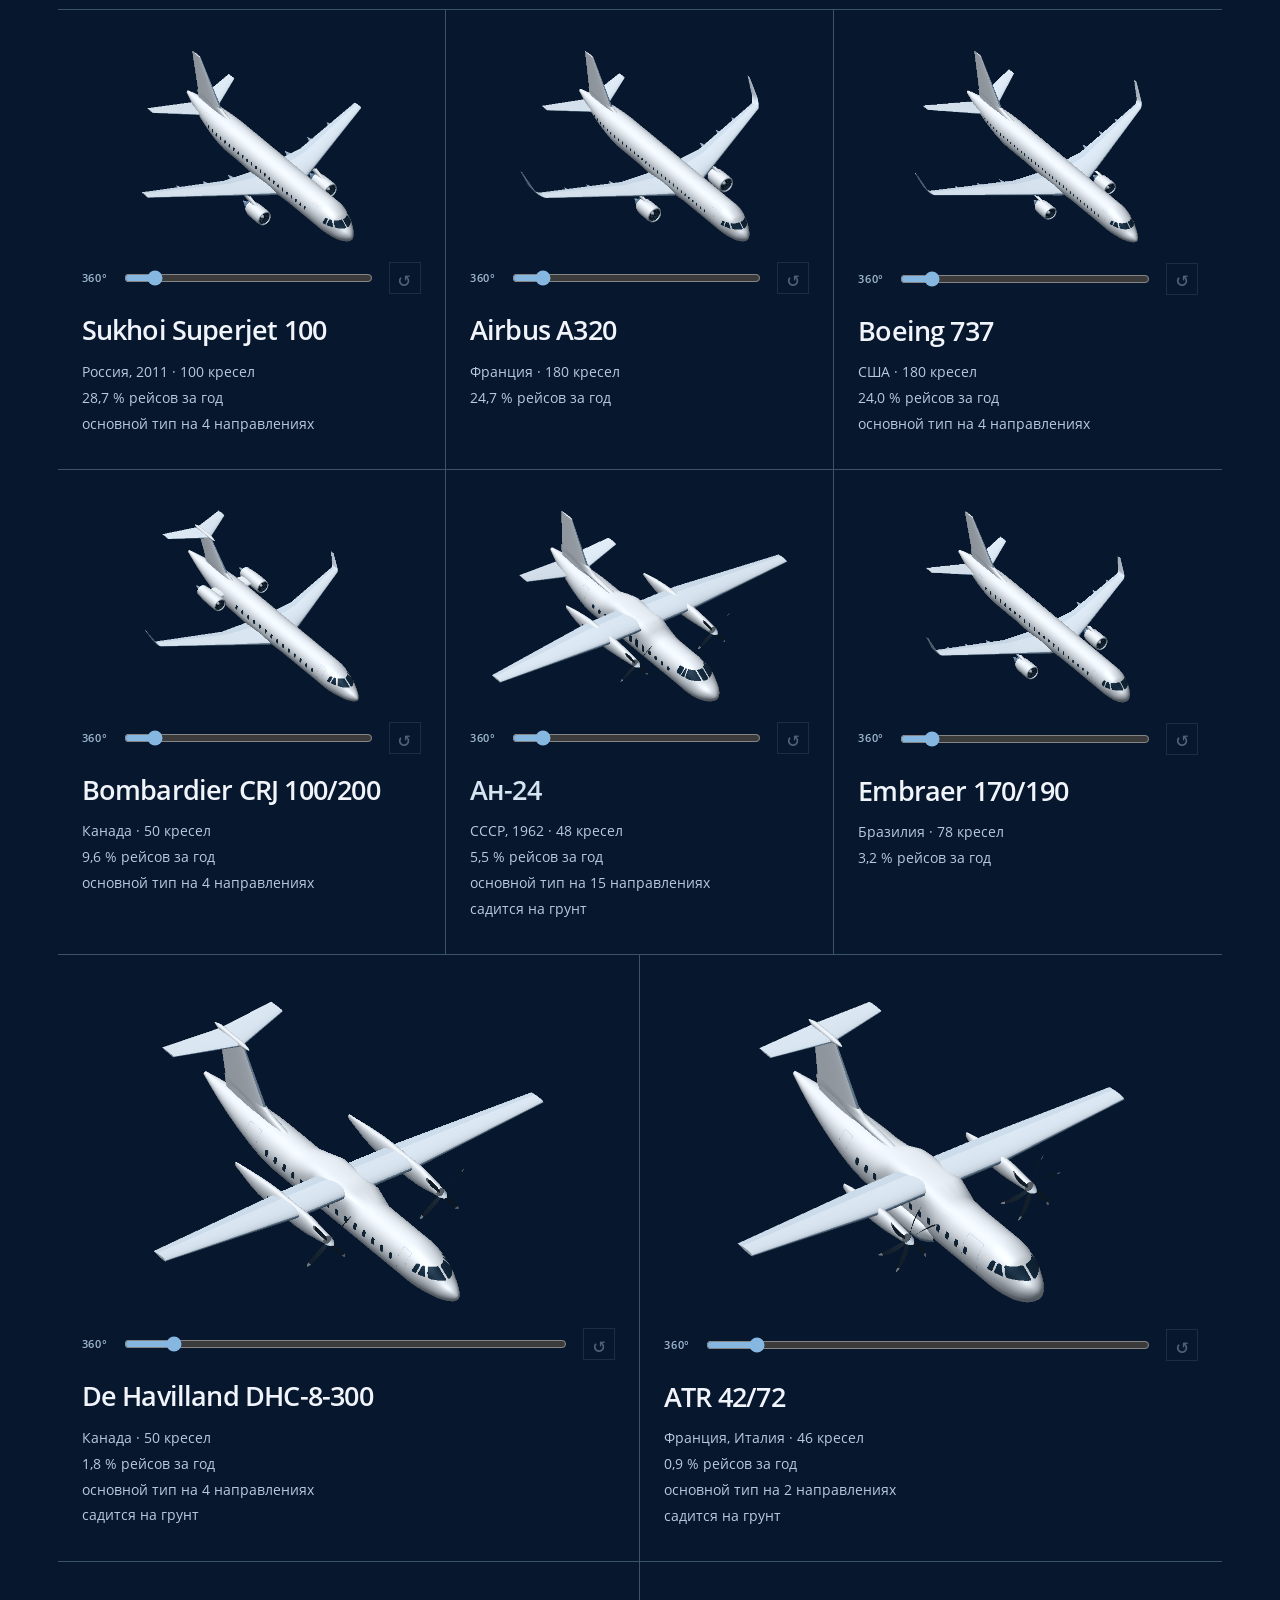
